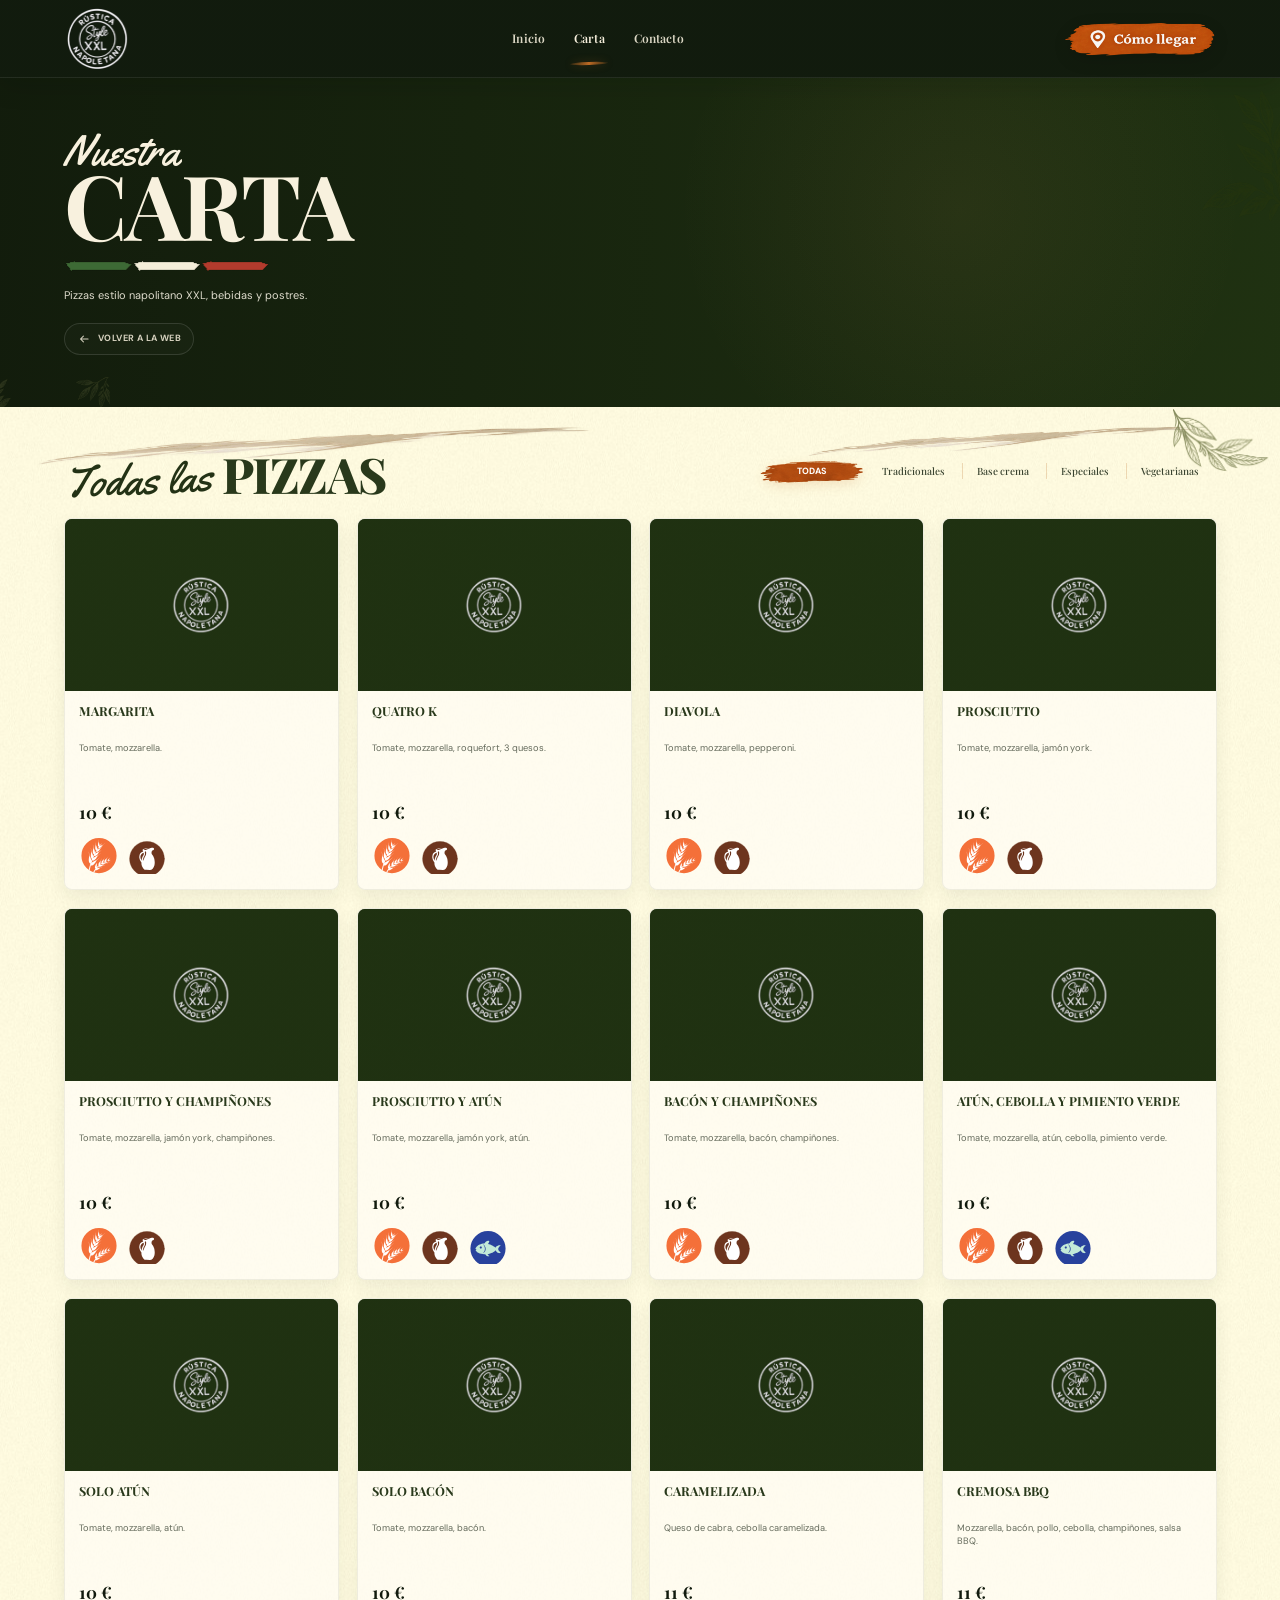
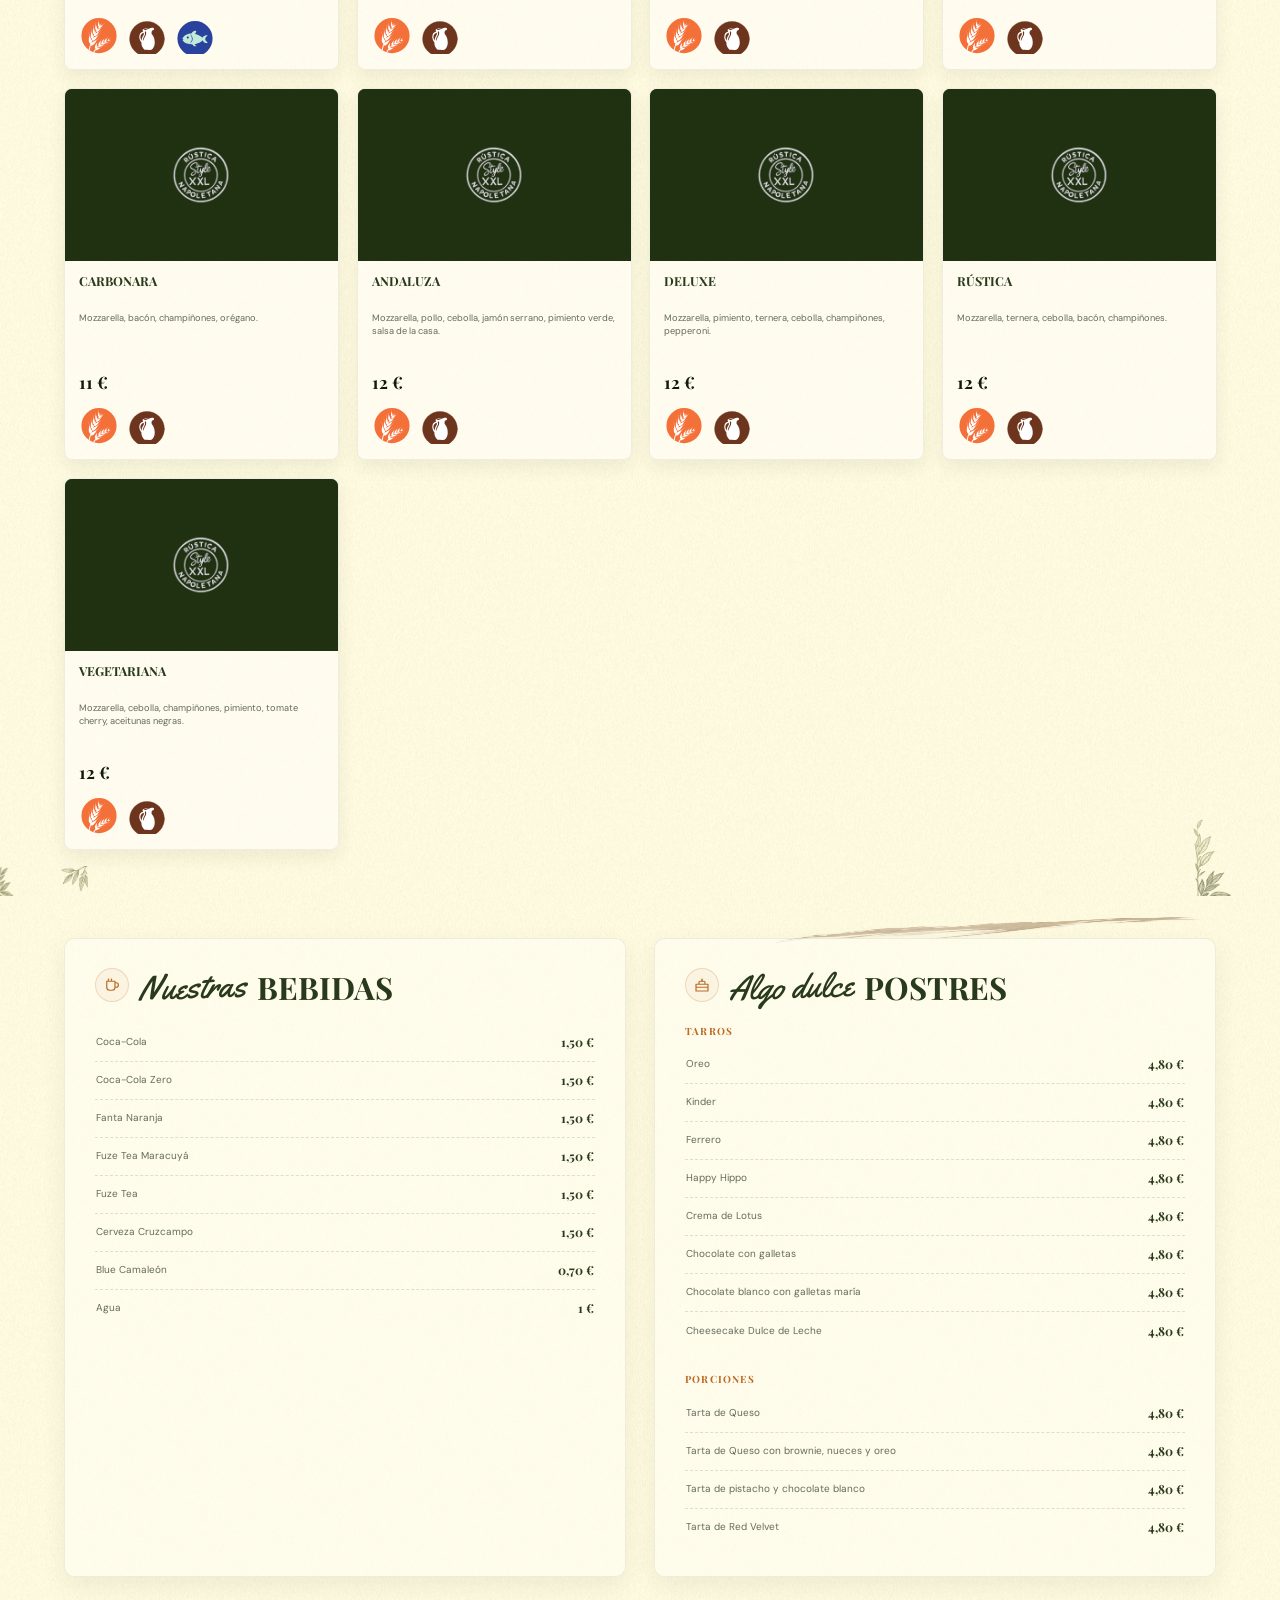
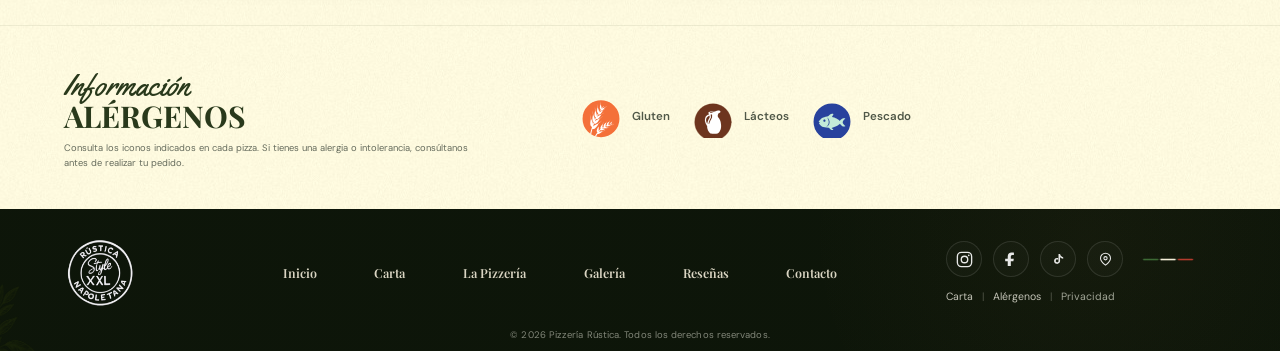
==== carta.html @ 682cfe66 "first commit" ====
<!doctype html>
<html lang="es">
<head>
  <meta charset="utf-8">
  <meta name="viewport" content="width=device-width, initial-scale=1">
  <meta name="theme-color" content="#18240f">

  <meta
    name="description"
    content="Carta de Pizzería Rústica Napoletana Style XXL en Lora del Río, Sevilla."
  >

  <title>Carta | Pizzería Rústica Napoletana Style XXL</title>
    <link rel="icon" type="image/png" href="assets/logorustica.png">
    <link rel="apple-touch-icon" href="assets/logorustica.png">
  <link rel="icon" href="favicon.ico" sizes="any">
  <link rel="icon" type="image/png" sizes="32x32" href="favicon-32x32.png">
  <link rel="icon" type="image/png" sizes="16x16" href="favicon-16x16.png">
  <link rel="apple-touch-icon" sizes="180x180" href="apple-touch-icon.png">

  <link rel="preconnect" href="https://fonts.googleapis.com">
  <link rel="preconnect" href="https://fonts.gstatic.com" crossorigin>

  <link
    href="https://fonts.googleapis.com/css2?family=DM+Sans:wght@400;500;600;700&family=Playfair+Display:wght@600;700;800&family=Yellowtail&display=swap"
    rel="stylesheet"
  >

  <link rel="stylesheet" href="style.css">
</head>

<body>

  <header class="topbar">

    <a
      class="brand brand-logo"
      href="index.html#inicio"
      aria-label="Volver al inicio"
    >
      <img
        class="logo"
        src="assets/logorustica.png"
        alt="Pizzería Rústica Napoletana Style XXL"
      >
    </a>

    <button
      class="hamb"
      type="button"
      aria-label="Abrir menú"
      aria-expanded="false"
      aria-controls="main-nav"
    >
      <svg class="ui-icon menu-icon" aria-hidden="true" focusable="false"><use href="assets/ui-icons.svg#icon-menu"></use></svg>
    </button>

    <nav
      id="main-nav"
      class="main-nav"
      aria-label="Navegación principal"
    >
      <a href="index.html#inicio">Inicio</a>
      <a class="active" href="#pizzas-carta">Carta</a>
      <a href="index.html#contacto">Contacto</a>
    </nav>

    <a
      class="brush-btn header-location hero-location-btn"
      href="https://www.google.com/maps/search/?api=1&query=C.%20Marcos%20Orbaneja%2012%2C%2041440%20Lora%20del%20R%C3%ADo%2C%20Sevilla"
      target="_blank"
      rel="noopener noreferrer"
      aria-label="Cómo llegar a Pizzería Rústica"
    >
      Cómo llegar
    </a>

  </header>


  <main class="carta-page">

    <section class="carta-hero reveal-on-scroll" aria-labelledby="carta-title">
      <div class="carta-hero-inner">
        <span class="script">Nuestra</span>
        <h1 id="carta-title">CARTA</h1>

        <div class="italy-line" aria-hidden="true"></div>

        <p>
          Pizzas estilo napolitano XXL, bebidas y postres.
        </p>

        <a class="carta-back-home" href="index.html#pizzas">
          <svg class="ui-icon btn-icon" aria-hidden="true" focusable="false"><use href="assets/ui-icons.svg#icon-arrow-left"></use></svg> Volver a la web
        </a>
      </div>
    </section>


    <section
      id="pizzas-carta"
      class="pizzas carta-pizzas paper reveal-on-scroll"
      aria-labelledby="carta-pizzas-title"
    >

      <div class="section-head">

        <div class="section-title">
          <span class="script olive">Todas las</span>
          <h2 id="carta-pizzas-title">PIZZAS</h2>
        </div>

        <div
          id="carta-tabs"
          class="tabs"
          role="tablist"
          aria-label="Categorías de pizzas"
        >
          <span class="menu-loading">
            Cargando categorías…
          </span>
        </div>

      </div>


      <div
        id="carta-pizza-grid"
        class="pizza-grid carta-pizza-grid"
        aria-live="polite"
        aria-busy="true"
      >
        <p class="menu-loading">
          Cargando pizzas…
        </p>
      </div>

    </section>


    <section
      class="carta-extras paper reveal-on-scroll"
      aria-label="Bebidas y postres"
    >

      <article class="carta-list-card">

        <div class="carta-list-heading">
          <span class="carta-section-icon" aria-hidden="true"><svg class="ui-icon"><use href="assets/ui-icons.svg#icon-cup"></use></svg></span>
          <span class="script">Nuestras</span>
          <h2>BEBIDAS</h2>
        </div>

        <div
          id="bebidas-list"
          class="menu-list"
        ></div>

      </article>


      <article class="carta-list-card">

        <div class="carta-list-heading">
          <span class="carta-section-icon" aria-hidden="true"><svg class="ui-icon"><use href="assets/ui-icons.svg#icon-cake"></use></svg></span>
          <span class="script">Algo dulce</span>
          <h2>POSTRES</h2>
        </div>

        <h3>TARROS</h3>

        <div
          id="postres-tarros"
          class="menu-list"
        ></div>

        <h3 class="menu-subheading">
          PORCIONES
        </h3>

        <div
          id="postres-porciones"
          class="menu-list"
        ></div>

      </article>

    </section>


    <section
      id="alergenos"
      class="allergen-info paper reveal-on-scroll"
      aria-labelledby="allergen-title"
    >

      <div class="allergen-info-copy">

        <span class="script olive">
          Información
        </span>

        <h2 id="allergen-title">
          ALÉRGENOS
        </h2>

        <p>
          Consulta los iconos indicados en cada pizza.
          Si tienes una alergia o intolerancia, consúltanos
          antes de realizar tu pedido.
        </p>

      </div>

      <div
        id="allergen-legend"
        class="allergen-legend"
      ></div>

    </section>
  </main>


  <footer class="site-footer">

    <div class="footer-brand">
      <a href="index.html#inicio" aria-label="Volver al inicio">
        <img
          src="assets/logorustica.png"
          alt="Rústica Napoletana Style XXL"
        >
      </a>
    </div>


    <nav
      class="footer-nav"
      aria-label="Navegación del pie de página"
    >
      <a href="index.html#inicio">Inicio</a>
      <a href="#pizzas-carta">Carta</a>
      <a href="index.html#pizzeria">La Pizzería</a>
      <a href="index.html#galeria">Galería</a>
      <a href="index.html#resenas">Reseñas</a>
      <a href="index.html#contacto">Contacto</a>
    </nav>


    <div class="footer-right">

      <div class="footer-social" aria-label="Redes sociales">
        <a class="social-icon instagram" href="https://www.instagram.com/rusticanapoletanastylexxl/" target="_blank" rel="noopener noreferrer" aria-label="Instagram de Pizzería Rústica" title="Instagram">
          <svg class="ui-icon" aria-hidden="true" focusable="false"><use href="assets/ui-icons.svg#icon-instagram"></use></svg>
        </a>
        <a class="social-icon facebook" href="https://www.facebook.com/profile.php?id=61574863953987&mibextid=wwXIfr&rdid=zs8juwAtOFa4R2EN&share_url=https%3A%2F%2Fwww.facebook.com%2Fshare%2F1CR8Ay4qjy%2F%3Fmibextid%3DwwXIfr" target="_blank" rel="noopener noreferrer" aria-label="Facebook de Pizzería Rústica" title="Facebook">
          <svg class="ui-icon" aria-hidden="true" focusable="false"><use href="assets/ui-icons.svg#icon-facebook"></use></svg>
        </a>
        <a class="social-icon tiktok" href="https://www.tiktok.com/@rusticanapoletana" target="_blank" rel="noopener noreferrer" aria-label="TikTok de Pizzería Rústica" title="TikTok">
          <svg class="ui-icon" aria-hidden="true" focusable="false"><use href="assets/ui-icons.svg#icon-tiktok"></use></svg>
        </a>
        <a class="social-icon maps-icon" href="https://www.google.com/maps/search/?api=1&query=C.%20Marcos%20Orbaneja%2012%2C%2041440%20Lora%20del%20R%C3%ADo%2C%20Sevilla" target="_blank" rel="noopener noreferrer" aria-label="Pizzería Rústica en Google Maps" title="Google Maps">
          <svg class="ui-icon" aria-hidden="true" focusable="false"><use href="assets/ui-icons.svg#icon-map-pin"></use></svg>
        </a>
        <span class="footer-italy" aria-hidden="true"></span>
      </div>

      <div class="footer-links">
        <a href="#pizzas-carta">Carta</a>
        <i>|</i>
        <a href="#alergenos">Alérgenos</a>
        <i>|</i>
        <span>Privacidad</span>
      </div>

    </div>


    <small>
      © 2026 Pizzería Rústica. Todos los derechos reservados.
    </small>

  </footer>


  <script src="carta.js" defer></script>

</body>
</html>
---- style.css ----
/* =========================================================

   PIZZERÍA RÚSTICA — STYLE.CSS FINAL

   Compatible con el HTML actual y rustica-assets-final.zip

   ========================================================= */



:root {

  --green: #283618;

  --green-dark: #18240f;

  --green-deep: #101a0b;



  --cream: #f7f0dd;

  --paper: #f6efdc;



  --orange: #bc6c25;

  --orange-light: #dda15e;



  --ink: #1e2119;

  --muted: #676b5b;

  --white: #fffdf5;



  --page: 4.5%;

  --content: 1180px;



  --shadow: 0 5px 15px rgba(31, 38, 22, 0.10);

}





/* =========================================================

   RESET

   ========================================================= */



*,

*::before,

*::after {

  box-sizing: border-box;

}



html {

  scroll-behavior: smooth;

  scroll-padding-top: 76px;

}



body,

h1,

h2,

h3,

p {

  margin: 0;

}



body {

  min-width: 320px;

  overflow-x: hidden;



  background: var(--paper);

  color: var(--ink);



  font-family: "DM Sans", Arial, sans-serif;

  font-size: 14px;

  line-height: 1.45;

}



img {

  display: block;

  max-width: 100%;

}



a {

  color: inherit;

  text-decoration: none;

}



button,

input,

textarea,

select {

  font: inherit;

}



button {

  padding: 0;

  border: 0;

  background: transparent;

  cursor: pointer;

}



address {

  font-style: normal;

}



::selection {

  background: var(--orange);

  color: #fff;

}





/* =========================================================

   TIPOGRAFÍA

   ========================================================= */



h1,

h2,

h3 {

  font-family: "Playfair Display", Georgia, serif;

}



.script {

  font-family: "Yellowtail", cursive;

  font-weight: 400;

}



.olive {

  color: var(--green);

}



.cream {

  color: var(--cream);

}





/* =========================================================

   PAPEL / TEXTURA

   ========================================================= */



.paper,

.pizzas,

.local,

.contact {

  position: relative;



  background-color: var(--paper);

  background-image:

    url("assets/paper-texture.jpg");



  background-repeat: repeat;

  background-position: center;

  background-size: 512px 512px;

}





/* =========================================================

   BOTONES

   ========================================================= */



.brush-btn {

  display: inline-flex;

  align-items: center;

  justify-content: center;

  gap: 8px;



  padding: 0;



  color: #fff;



  font-size: 9px;

  font-weight: 700;

  line-height: 1;

  letter-spacing: 0.45px;

  text-transform: uppercase;



  background-repeat: no-repeat;

  background-position: center;

  background-size: contain;



  transition:

    transform 0.2s ease,

    filter 0.2s ease;

}



.brush-btn:hover {

  transform: translateY(-1px);

  filter: brightness(1.05);

}



.outline-btn,

.outline-dark,

.outline-light {

  display: inline-flex;

  align-items: center;

  justify-content: center;

  gap: 8px;



  min-height: 34px;

  padding: 0 18px;



  border: 1px solid currentColor;

  border-radius: 999px;



  font-size: 9px;

  font-weight: 700;

  letter-spacing: 0.35px;

  text-transform: uppercase;



  transition:

    background 0.2s ease,

    color 0.2s ease,

    border-color 0.2s ease;

}



.outline-btn,

.outline-light {

  color: #fff;

}



.outline-dark {

  color: var(--orange);

}



.outline-btn:hover,

.outline-light:hover {

  background: rgba(255,255,255,.08);

}



.outline-dark:hover {

  background: var(--orange);

  border-color: var(--orange);

  color: #fff;

}





/* =========================================================

   HEADER

   ========================================================= */



.topbar {

  position: sticky;

  top: 0;

  z-index: 100;



  height: 76px;

  padding: 0 7%;



  display: flex;

  align-items: center;

  gap: 28px;



  background:

    linear-gradient(

      rgba(24,36,15,.97),

      rgba(24,36,15,.97)

    ),

    url("assets/green-texture.jpg") center / 512px 512px repeat;



  color: var(--cream);



  border-bottom: 1px solid rgba(254,250,224,.13);

}



.brand,

.brand-logo {

  flex: 0 0 auto;



  display: flex;

  align-items: center;

}



.logo {

  width: 66px;

  height: 66px;



  object-fit: contain;

}



.hamb {

  display: none;



  margin-left: auto;



  color: #fff;

  font-size: 24px;

}



.main-nav,

.topbar nav {

  height: 100%;

  margin: 0 auto;



  display: flex;

  align-items: center;

  justify-content: center;

  gap: 29px;

}



.main-nav a,

.topbar nav a {

  position: relative;



  height: 100%;



  display: inline-flex;

  align-items: center;



  color: var(--cream);



  font-family: "Playfair Display", Georgia, serif;

  font-size: 13px;

  font-weight: 600;

}



.main-nav a:hover,

.topbar nav a:hover {

  color: #fff;

}



.main-nav a.active::after,

.topbar nav a.active::after {

  content: "";



  position: absolute;

  left: 50%;

  bottom: 11px;



  width: 41px;

  height: 4px;



  background: var(--orange);

  border-radius: 50%;



  transform:

    translateX(-50%)

    rotate(-2deg);

}





/* botón naranja de cabecera:

   el asset YA lleva icono + texto */



.header-location,

.hero-location-btn {

  flex: 0 0 auto;



  width: 148px;

  height: 40px;



  overflow: hidden;



  background:

    url("assets/brush-orange-location.png")

    center / contain

    no-repeat;



  color: transparent !important;

  font-size: 0 !important;

  text-shadow: none !important;

}



.header-location *,

.hero-location-btn * {

  visibility: hidden;

}





/* =========================================================

   HERO

   ========================================================= */



.hero {

  position: relative;



  min-height: 468px;

  overflow: hidden;



  padding-inline:

    max(

      var(--page),

      calc((100vw - var(--content)) / 2)

    );



  background:

    linear-gradient(

      90deg,

      rgba(22,35,12,.96) 0%,

      rgba(26,42,14,.94) 35%,

      rgba(28,42,15,.52) 47%,

      rgba(28,42,15,.12) 57%,

      rgba(28,42,15,0) 63%

    ),

    url("assets/hero-pizza.jpg")

    right center / 60.2% 100%

    no-repeat,

    url("assets/green-texture.jpg")

    center / 512px 512px

    repeat;



  color: var(--cream);



  border-bottom: 1px solid rgba(255,250,230,.06);

}



.hero-content {

  position: relative;

  z-index: 4;



  width: 44%;

  min-height: 468px;



  display: flex;

  flex-direction: column;

  align-items: flex-start;

  justify-content: center;



  padding: 58px 0;

}





/* hojas hero */



.hero-leaf,

.hero-leaf-left {

  position: absolute;

  z-index: 3;



  left: -14px;

  top: 6px;



  width: 116px;



  opacity: .34;



  pointer-events: none;

}



.hero::before {

  content: "";



  position: absolute;

  z-index: 3;



  left: -12px;

  bottom: -8px;



  width: 105px;

  height: 90px;



  background:

    url("assets/leaf-hero-bottom-left.png")

    left bottom / contain

    no-repeat;



  opacity: .34;



  pointer-events: none;

}





/* títulos hero */



.kicker,

.hero-kicker {

  margin-bottom: 6px;



  color: var(--orange);



  font-size: 16px;

  font-weight: 800;

  letter-spacing: 7px;



  text-transform: uppercase;

}



.hero h1 {

  color: var(--cream);



  font-size:

    clamp(

      68px,

      6.4vw,

      82px

    );



  font-weight: 800;

  line-height: .85;

  letter-spacing: -3px;

}



.hero h2 {

  margin-top: 8px;



  color: var(--cream);



  font-size: 18px;

  line-height: 1;

  letter-spacing: 1.1px;

}





/* franja italiana */



.italy-line {

  width: 195px;

  height: 13px;



  margin: 13px 0 16px;



  background:

    url("assets/italy-brush.png")

    left center / contain

    no-repeat;

}



.italy-line i,

.italy-line b,

.italy-line em {

  display: none;

}





/* frase */



.hero-script,

.hero .script {

  margin-bottom: 24px;



  color: #fff;



  font-family: "Yellowtail", cursive;

  font-size: 27px;

  line-height: 1.08;

}





/* botones hero */



.hero-buttons,

.hero-actions {

  display: flex;

  align-items: center;



  gap: 16px;



  flex-wrap: wrap;

}



.hero-buttons .brush-btn,

.hero-cta {

  width: 224px;

  height: 52px;



  min-width: 224px;



  background:

    url("assets/brush-orange-hero.png")

    center / contain

    no-repeat;



  font-size: 10px;

}



.hero-cta strong {

  font-size: 17px;

  line-height: 1;

}



.hero-map-btn,

.outline-btn {

  min-width: 158px;

  height: 44px;



  padding: 0 22px;



  border-color: rgba(255,255,255,.84);



  color: #fff;



  font-size: 10px;

}





/* hero-pizza.jpg ya contiene el sello del diseño */



.hero-badge {

  display: none !important;

}





/* =========================================================

   PIZZAS

   ========================================================= */



.pizzas {

  overflow: hidden;



  padding:

    27px

    max(

      var(--page),

      calc((100vw - var(--content)) / 2)

    )

    28px;



  background-image:

    url("assets/paper-stroke.png"),

    url("assets/paper-stroke.png"),

    url("assets/paper-texture.jpg");



  background-repeat:

    no-repeat,

    no-repeat,

    repeat;



  background-position:

    left 4.5% top 10px,

    right 8% top 12px,

    center;



  background-size:

    43% 46px,

    31% 38px,

    512px 512px;

}





/* hojas */



.pizzas::before {

  content: "";



  position: absolute;

  z-index: 1;



  right: -5px;

  top: 2px;



  width: 112px;

  height: 104px;



  background:

    url("assets/leaf-cream-top-right.png")

    right top / contain

    no-repeat;



  opacity: .76;



  pointer-events: none;

}



.pizzas::after {

  content: "";



  position: absolute;

  z-index: 1;



  left: -6px;

  bottom: -3px;



  width: 94px;

  height: 72px;



  background:

    url("assets/leaf-cream-bottom-left.png")

    left bottom / contain

    no-repeat;



  opacity: .76;



  pointer-events: none;

}





/* cabecera pizzas */



.section-head {

  position: relative;

  z-index: 2;



  display: flex;

  align-items: flex-end;

  justify-content: space-between;



  gap: 22px;



  margin-bottom: 18px;

}



.section-title {

  display: flex;

  align-items: flex-end;



  gap: 12px;



  white-space: nowrap;

}



.section-title .script {

  display: inline-block;



  color: #233215;



  font-family: "Yellowtail", cursive;

  font-size: 40px;

  line-height: .82;



  transform:

    rotate(-2.6deg)

    translateY(2px);

}



.section-head h2 {

  color: var(--green);



  font-size: 46px;

  font-weight: 800;

  line-height: .88;

  letter-spacing: -1.2px;

}





/* filtros */



.tabs {

  position: relative;

  z-index: 2;



  display: flex;

  align-items: center;

  justify-content: flex-end;



  gap: 0;



  flex-wrap: wrap;



  padding-bottom: 4px;

}



.tabs button {

  position: relative;



  min-height: 31px;



  padding: 6px 17px;



  color: #39432f;



  font-family: "Playfair Display", Georgia, serif;

  font-size: 10px;

  font-weight: 500;

  line-height: 1;

}



.tabs button + button::before {

  content: "";



  position: absolute;



  left: 0;

  top: 50%;



  width: 1px;

  height: 16px;



  transform: translateY(-50%);



  background: rgba(188,108,37,.33);

}



.tabs .selected {

  width: 102px;

  height: 38px;



  padding: 0;



  background:

    url("assets/brush-orange-tab.png")

    center / contain

    no-repeat;



  color: #fff;



  font-family: "DM Sans", Arial, sans-serif;

  font-size: 9px;

  font-weight: 700;

}



.tabs .selected + button::before {

  display: none;

}





/* grid */



.pizza-grid {

  position: relative;

  z-index: 2;



  display: grid;



  grid-template-columns:

    repeat(

      5,

      minmax(0,1fr)

    );



  gap: 12px;

}



.pizza-grid::after {

  content: "";



  position: absolute;



  right: -20px;

  bottom: -58px;



  width: 78px;

  height: 92px;



  background:

    url("assets/leaf-cream-bottom-right.png")

    right bottom / contain

    no-repeat;



  opacity: .72;



  pointer-events: none;

}





/* tarjeta */



.pizza-card {

  min-width: 0;

  overflow: hidden;



  background: rgba(248,242,223,.91);



  border: 1px solid rgba(40,54,24,.05);

  border-radius: 5px;



  box-shadow: var(--shadow);

}



.pizza-card > img {

  width: 100%;

  height: 126px;



  object-fit: cover;

}



.pizza-card-body,

.pizza-card > div {

  padding: 10px 12px 11px;

}



.pizza-card h3 {

  color: var(--green);



  font-size: 12px;

  line-height: 1.15;

}



.pizza-card p {

  min-height: 39px;



  margin-top: 5px;



  color: var(--muted);



  font-size: 9px;

  line-height: 1.35;

}



.pizza-price,

.pizza-card strong {

  display: block;



  margin-top: 8px;



  color: var(--ink);



  font-family: "Playfair Display", Georgia, serif;

  font-size: 15px;

  line-height: 1;

}





/* alérgenos */



.allergens {

  display: flex;

  align-items: center;



  gap: 5px;



  margin-top: 8px;

}



.allergens > span:not(.card-arrow) {

  width: 17px;

  height: 17px;



  display: inline-flex;

  align-items: center;

  justify-content: center;



  border: 1px solid rgba(40,54,24,.50);

  border-radius: 50%;



  background: transparent;

  color: var(--green);



  font-size: 8px;

  line-height: 1;

}


/* botón ver todas */



.center-btn {

  position: relative;

  z-index: 2;



  width: 192px;

  height: 38px;



  margin: 20px auto 0;



  background:

    url("assets/brush-orange-wide.png")

    center / contain

    no-repeat;



  font-size: 8px;

}





/* =========================================================

   PASIÓN / MASA

   ========================================================= */



.passion {

  position: relative;



  display: grid;



  grid-template-columns:

    45.5%

    54.5%;



  min-height: 248px;



  overflow: hidden;



  background: var(--green);

}



.passion-copy {

  padding: 30px 5.5%;



  color: var(--cream);



  background:

    linear-gradient(

      rgba(32,49,18,.96),

      rgba(32,49,18,.96)

    ),

    url("assets/green-texture.jpg")

    center / 512px 512px

    repeat;

}



.passion-copy .script {

  display: block;



  margin-bottom: -5px;



  color: var(--cream);



  font-family: "Yellowtail", cursive;

  font-size: 31px;

  line-height: 1;

}



.passion h2 {

  color: var(--cream);



  font-size: 29px;

  line-height: 1;

}



.passion p {

  max-width: 430px;



  margin-top: 11px;



  color: #dedbcc;



  font-size: 10px;

  line-height: 1.45;

}





/* tres características:

   si el HTML todavía conserva “Horno de leña”, se oculta */



.traits {

  display: grid;

  grid-template-columns: repeat(3,1fr);



  max-width: 390px;



  margin: 18px 0;

}



.trait:nth-child(n+4) {

  display: none;

}



.trait {

  position: relative;



  min-height: 38px;



  display: flex;

  align-items: center;

  justify-content: center;



  gap: 7px;



  padding: 0 8px;



  color: #eee8d6;



  font-size: 8px;

  line-height: 1.2;

  text-align: center;

}



.trait:not(:last-child)::after {

  content: "";



  position: absolute;



  right: 0;

  top: 3px;



  width: 1px;

  height: 31px;



  background: rgba(255,255,255,.30);

}



.trait b {

  width: 26px;

  height: 26px;



  display: flex;

  align-items: center;

  justify-content: center;



  color: #fff;



  font-size: 18px;

  font-weight: 400;

}



.passion .brush-btn {

  width: 132px;

  height: 34px;



  background:

    url("assets/brush-orange-small.png")

    center / contain

    no-repeat;



  font-size: 8px;

}





/* masa */



.dough {

  position: relative;



  min-height: 248px;



  background:

    url("assets/masa-dough.jpg")

    center / cover

    no-repeat;

}



.dough-quote {

  display: none;

}





/* =========================================================

   LOCAL

   ========================================================= */



.local {

  overflow: hidden;



  display: grid;



  grid-template-columns:

    57%

    43%;



  align-items: center;



  gap: 28px;



  min-height: 176px;



  padding: 13px var(--page);



  background-image:

    url("assets/paper-stroke.png"),

    url("assets/paper-texture.jpg");



  background-repeat:

    no-repeat,

    repeat;



  background-position:

    right 7% top 7px,

    center;



  background-size:

    34% 30px,

    512px 512px;

}



.local::after {

  content: "";



  position: absolute;



  right: -2px;

  bottom: -6px;



  width: 104px;

  height: 112px;



  background:

    url("assets/pizza-leaf-gold.png")

    right bottom / contain

    no-repeat;



  opacity: .82;



  pointer-events: none;

}



.local-photos {

  position: relative;

  z-index: 1;



  display: grid;



  grid-template-columns:

    repeat(3,1fr);



  gap: 5px;

}



.local-photos img {

  width: 100%;

  height: 150px;



  object-fit: cover;

}



.local-copy {

  position: relative;

  z-index: 2;



  padding-right: 80px;

}



.local-copy h2 {

  color: var(--green);



  font-size: 24px;

  line-height: 1;

}



.local-copy p {

  max-width: 440px;



  margin-top: 10px;



  color: var(--muted);



  font-size: 10px;

  line-height: 1.45;

}



.local-copy .outline-dark {

  min-width: 112px;

  height: 32px;



  margin-top: 15px;

}





/* =========================================================

   RESEÑAS

   ========================================================= */



.reviews {

  position: relative;



  display: grid;



  grid-template-columns:

    1.15fr

    repeat(3,1fr);



  gap: 18px;



  min-height: 154px;



  padding: 25px 5.5%;



  color: #fff;



  background:

    linear-gradient(

      rgba(31,49,17,.96),

      rgba(31,49,17,.96)

    ),

    url("assets/green-texture.jpg")

    center / 512px 512px

    repeat;

}



.reviews::after {

  content: "";



  position: absolute;



  right: -4px;

  bottom: -2px;



  width: 70px;

  height: 82px;



  background:

    url("assets/leaf-cream-bottom-right.png")

    right bottom / contain

    no-repeat;



  opacity: .18;



  pointer-events: none;

}



.reviews-brand {

  display: flex;

  flex-direction: column;

  align-items: flex-start;

  justify-content: center;

}



.reviews h2 {

  color: var(--cream);



  font-family: Georgia, "Times New Roman", serif;

  font-size: 21px;

  font-weight: 400;

  line-height: 1;

}



.google-rating {

  display: flex;

  align-items: center;



  gap: 8px;



  margin-top: 7px;

}



.google {

  font-size: 21px;

  font-weight: 700;



  background:

    linear-gradient(

      90deg,

      #4285f4,

      #ea4335,

      #fbbc05,

      #34a853

    );



  -webkit-background-clip: text;

  background-clip: text;



  color: transparent;

}



.stars {

  color: #f0a62c;



  font-size: 10px;

  letter-spacing: 1px;

}



.reviews-brand .outline-light {

  min-width: 176px;

  height: 32px;



  margin-top: 13px;

}



.review-card {

  min-height: 105px;



  padding: 13px 14px 10px;



  border: 1px solid rgba(255,255,255,.15);



  background: rgba(255,255,255,.018);

}



.review-card .quote {

  display: block;



  color: var(--orange-light);



  font-family: Georgia, serif;

  font-size: 27px;

  line-height: .8;

}



.review-card p {

  margin-top: 5px;



  color: #e8e4d7;



  font-family: "Playfair Display", Georgia, serif;

  font-size: 9px;

  line-height: 1.4;

}



.review-card small {

  display: block;



  margin-top: 8px;



  color: #adb2a1;



  font-size: 8px;

}





/* =========================================================

   CONTACTO

   ========================================================= */



.contact {

  min-height: 132px;



  overflow: hidden;



  display: grid;



  grid-template-columns:

    1.05fr

    1.05fr

    1fr;



  gap: 34px;



  align-items: start;



  padding:

    18px

    calc(5.5% + 205px)

    18px

    5.5%;



  background-image:

    url("assets/paper-stroke.png"),

    url("assets/paper-texture.jpg");



  background-repeat:

    no-repeat,

    repeat;



  background-position:

    left 7% top 10px,

    center;



  background-size:

    35% 28px,

    512px 512px;

}





/* hoja superior derecha */



.contact::before {

  content: "";



  position: absolute;



  right: -4px;

  top: -3px;



  width: 95px;

  height: 88px;



  background:

    url("assets/leaf-cream-top-right.png")

    right top / contain

    no-repeat;



  opacity: .68;



  pointer-events: none;

}





/* “Pide tu pizza favorita” */



.contact::after {

  content: "Pide tu pizza\A favorita";



  white-space: pre-line;



  position: absolute;

  right: 23px;

  top: 16px;

  z-index: 2;



  width: 180px;

  height: 102px;



  padding:

    21px

    39px

    0

    15px;



  color: #fff;



  font-family: "Yellowtail", cursive;

  font-size: 21px;

  line-height: .95;

  text-align: center;



  background-image:

    url("assets/pizza-leaf-gold.png"),

    url("assets/brush-green-cta.png");



  background-repeat:

    no-repeat,

    no-repeat;



  background-position:

    right 2px bottom 2px,

    left 4px top 4px;



  background-size:

    55px auto,

    154px 72px;



  pointer-events: none;

}





/* columnas contacto */



.contact-block {

  position: relative;

  z-index: 2;



  display: grid;



  grid-template-columns:

    30px

    1fr;



  grid-template-rows:

    auto

    auto;



  column-gap: 10px;



  align-items: start;

}



.contact-block:not(:last-child)::after {

  content: "";



  position: absolute;



  right: -17px;

  top: 0;



  width: 1px;

  height: 93px;



  background: rgba(40,54,24,.14);

}



.contact-block .icon,

.icon {

  grid-column: 1;

  grid-row: 1 / 6;



  margin: 0;



  color: var(--orange);



  font-size: 25px;

  line-height: 1;

}



.contact h3 {

  grid-column: 2;



  margin: 0 0 5px;



  color: var(--green);



  font-size: 11px;

  line-height: 1.1;

}



.contact address {

  grid-column: 2;



  color: var(--muted);



  font-size: 9px;

  line-height: 1.45;

}



.contact p {

  grid-column: 2;



  margin: 0;



  color: var(--muted);



  font-size: 9px;

  line-height: 1.5;

}



.contact .outline-dark {

  grid-column: 2;



  width: max-content;



  min-width: 112px;

  height: 30px;



  margin-top: 9px;



  font-size: 8px;

}



.schedule {

  grid-column: 2;



  width: 100%;

  max-width: 220px;

}



.schedule div {

  display: flex;

  justify-content: space-between;



  gap: 14px;



  color: var(--muted);



  font-size: 8px;

  line-height: 1.35;

}



.schedule strong {

  color: var(--ink);

  font-weight: 500;

}



.contact-whatsapp {

  grid-column: 2;



  width: max-content;



  margin-top: 5px;



  color: var(--orange);



  font-size: 8px;

  font-weight: 600;

  text-transform: none;

}





/* =========================================================

   FOOTER

   ========================================================= */



.site-footer,

footer {

  position: relative;



  min-height: 88px;



  overflow: hidden;



  display: grid;



  grid-template-columns:

    100px

    1fr

    190px;



  align-items: center;



  gap: 22px;



  padding:

    10px

    7%

    16px;



  color: #dadccd;



  background:

    linear-gradient(

      rgba(16,26,11,.98),

      rgba(16,26,11,.98)

    ),

    url("assets/green-texture.jpg")

    center / 512px 512px

    repeat;

}



.site-footer::before,

footer::before {

  content: "";



  position: absolute;



  left: -14px;

  bottom: -13px;



  width: 92px;

  height: 104px;



  background:

    url("assets/leaf-footer-left.png")

    left bottom / contain

    no-repeat;



  opacity: .38;



  pointer-events: none;

}



.footer-brand {

  position: relative;

  z-index: 2;



  display: flex;

  justify-content: flex-start;

}



.footer-brand img {

  width: 62px;

  height: 62px;



  object-fit: contain;

}



.footer-nav,

footer nav {

  position: relative;

  z-index: 2;



  display: flex;

  align-items: center;

  justify-content: center;



  gap: 18px;

}



.footer-nav a,

footer nav a {

  color: #d1d4c6;



  font-size: 7.5px;



  transition: color .2s ease;

}



.footer-nav a:hover,

footer nav a:hover {

  color: #fff;

}



.footer-right {

  position: relative;

  z-index: 2;



  width: 190px;



  justify-self: end;

  align-self: center;

}



.footer-social {

  display: flex;

  align-items: center;

  justify-content: flex-start;



  gap: 10px;

}



.social-icon {

  display: inline-flex;

  align-items: center;

  justify-content: center;



  width: 16px;

  height: 16px;



  color: #fff;



  font-family: Arial, sans-serif;

  font-size: 14px;

  font-weight: 700;

  line-height: 1;

}



.instagram {

  font-size: 17px;

}



.facebook {

  font-size: 16px;

}



.google-icon {

  font-size: 16px;

}



.footer-italy {

  width: 44px;

  height: 7px;



  margin-left: 5px;



  background:

    url("assets/italy-brush.png")

    center / contain

    no-repeat;

}



.footer-links {

  margin-top: 10px;



  display: flex;

  align-items: center;

  justify-content: flex-start;



  gap: 7px;



  color: #818873;



  font-size: 7px;

}



.footer-links i {

  color: #5e6655;

  font-style: normal;

}



.site-footer > small,

footer > small {

  position: absolute;



  left: 50%;

  bottom: 5px;



  transform: translateX(-50%);



  color: #77806c;



  font-size: 6.5px;



  white-space: nowrap;

}





/* =========================================================

   FILTRO PIZZAS

   ========================================================= */



.pizza-card.is-hidden {

  display: none;

}



.pizza-card.is-visible {

  animation: cardIn .25s ease both;

}



@keyframes cardIn {

  from {

    opacity: 0;

    transform: translateY(5px);

  }



  to {

    opacity: 1;

    transform: none;

  }

}





/* =========================================================

   TABLET

   ========================================================= */



@media (max-width: 1100px) {



  .topbar {

    padding-inline: 5%;

  }



  .main-nav,

  .topbar nav {

    gap: 18px;

  }



  .main-nav a,

  .topbar nav a {

    font-size: 11px;

  }



  .hero {

    padding-inline: 6%;



    background:

      linear-gradient(

        90deg,

        rgba(22,35,12,.97) 0%,

        rgba(26,42,14,.94) 40%,

        rgba(28,42,15,.45) 56%,

        rgba(28,42,15,.07) 68%

      ),

      url("assets/hero-pizza.jpg")

      right center / 64% 100%

      no-repeat,

      url("assets/green-texture.jpg")

      center / 512px 512px

      repeat;

  }



  .hero-content {

    width: 50%;

  }



  .pizza-card > img {

    height: 115px;

  }



  .local {

    grid-template-columns:

      55%

      45%;

  }



  .contact {

    padding-right: calc(5.5% + 190px);

  }

}





/* =========================================================

   MOBILE

   ========================================================= */



@media (max-width: 800px) {



  html {

    scroll-padding-top: 68px;

  }





  /* header */



  .topbar {

    height: 68px;

    padding-inline: 6%;

  }



  .logo {

    width: 58px;

    height: 58px;

  }



  .header-location,

  .hero-location-btn {

    display: none;

  }



  .hamb {

    display: block;

  }



  .main-nav,

  .topbar nav {

    position: absolute;



    top: 68px;

    left: 0;

    right: 0;



    height: auto;



    margin: 0;



    padding:

      10px

      7%;



    display: none;



    flex-direction: column;

    align-items: stretch;



    gap: 0;



    background: rgba(16,26,11,.985);

  }



  .main-nav.is-open,

  .topbar nav.is-open {

    display: flex;

  }



  .main-nav a,

  .topbar nav a {

    height: auto;



    padding: 12px 0;



    font-size: 12px;

  }





  /* hero */



  .hero {

    min-height: 610px;



    padding-inline: 7%;



    background:

      linear-gradient(

        180deg,

        rgba(25,37,16,.94) 0%,

        rgba(25,37,16,.82) 38%,

        rgba(25,37,16,.35) 100%

      ),

      url("assets/hero-pizza.jpg")

      center / cover

      no-repeat;

  }



  .hero-content {

    width: 100%;

    min-height: 610px;



    padding: 76px 0 40px;



    justify-content: flex-start;

    align-items: center;



    text-align: center;

  }



  .italy-line {

    margin-inline: auto;

  }



  .hero-buttons,

  .hero-actions {

    justify-content: center;

  }



  .hero-leaf,

  .hero-leaf-left {

    width: 88px;

    opacity: .26;

  }





  /* pizzas */



  .pizzas {

    padding: 25px 5% 30px;



    background-position:

      left -8% top 8px,

      right -15% top 13px,

      center;



    background-size:

      72% 42px,

      58% 35px,

      512px 512px;

  }



  .section-head {

    flex-direction: column;

    align-items: flex-start;



    gap: 14px;

  }



  .tabs {

    width: 100%;



    justify-content: flex-start;



    overflow-x: auto;

    flex-wrap: nowrap;

  }



  .tabs button {

    flex: 0 0 auto;

  }



  .pizza-grid {

    grid-template-columns:

      repeat(

        2,

        minmax(0,1fr)

      );



    gap: 10px;

  }





  /* pasión */



  .passion {

    grid-template-columns: 1fr;

  }



  .passion-copy {

    padding: 30px 8%;

  }



  .traits {

    grid-template-columns:

      repeat(3,1fr);



    max-width: 100%;



    row-gap: 12px;

  }



  .dough {

    min-height: 270px;

  }





  /* local */



  .local {

    grid-template-columns: 1fr;



    gap: 18px;



    padding: 22px 6%;

  }



  .local-copy {

    order: 1;



    padding-right: 80px;

  }



  .local-photos {

    order: 2;

  }



  .local-photos img {

    height: 125px;

  }





  /* reseñas */



  .reviews {

    grid-template-columns:

      1fr

      1fr;



    padding: 27px 6%;

  }



  .reviews-brand {

    grid-column: 1 / -1;

  }





  /* contacto */



  .contact {

    grid-template-columns:

      1fr

      1fr;



    padding: 28px 7%;

  }



  .contact::after {

    display: none;

  }



  .contact-block:not(:last-child)::after {

    display: none;

  }





  /* footer */



  .site-footer,

  footer {

    grid-template-columns: 1fr;



    justify-items: center;



    gap: 12px;



    padding: 20px 7%;



    text-align: center;

  }



  .footer-brand {

    justify-content: center;

  }



  .footer-nav,

  footer nav {

    flex-wrap: wrap;



    gap:

      10px

      17px;

  }



  .footer-right {

    width: auto;



    justify-self: center;

  }



  .footer-social,

  .footer-links {

    justify-content: center;

  }



  .site-footer > small,

  footer > small {

    position: static;



    transform: none;



    margin-top: 3px;

  }

}





/* =========================================================

   MÓVIL PEQUEÑO

   ========================================================= */



@media (max-width: 520px) {



  .hero {

    min-height: 585px;

  }



  .hero-content {

    min-height: 585px;



    padding-top: 76px;

  }



  .hero h1 {

    font-size: 52px;

    letter-spacing: -2px;

  }



  .hero h2 {

    font-size: 14px;

  }



  .hero-script,

  .hero .script {

    font-size: 23px;

  }



  .hero-buttons,

  .hero-actions {

    width: 100%;



    flex-direction: column;

  }



  .hero-buttons .brush-btn,

  .hero-cta,

  .hero-map-btn {

    width: 220px;

    min-width: 220px;

  }





  /* pizzas */



  .section-title {

    gap: 8px;

  }



  .section-title .script {

    font-size: 34px;

  }



  .section-head h2 {

    font-size: 35px;

  }



  .pizza-grid {

    grid-template-columns: 1fr;

  }



  .pizza-card {

    display: grid;



    grid-template-columns:

      43%

      57%;

  }



  .pizza-card > img {

    height: 100%;

    min-height: 128px;

  }



  .pizza-card p {

    min-height: auto;

  }





  /* pasión */



  .traits {

    grid-template-columns: repeat(3,1fr);

  }





  /* local */



  .local-photos {

    grid-template-columns: 1fr;

  }



  .local-photos img {

    height: 145px;

  }





  /* reseñas */



  .reviews {

    grid-template-columns: 1fr;

  }



  .reviews-brand {

    grid-column: auto;

  }





  /* contacto */



  .contact {

    grid-template-columns: 1fr;

  }





  /* footer */



  footer nav {

    gap: 12px;

  }



  .footer-social {

    flex-wrap: wrap;

  }

}





/* =========================================================

   ACCESIBILIDAD

   ========================================================= */



@media (prefers-reduced-motion: reduce) {



  html {

    scroll-behavior: auto;

  }



  *,

  *::before,

  *::after {

    animation-duration: .01ms !important;

    animation-iteration-count: 1 !important;

    transition-duration: .01ms !important;

  }

}





/* =========================================================

   JSON / ALÉRGENOS / PLACEHOLDERS

   ========================================================= */



.menu-loading,

.menu-load-error {

  grid-column: 1 / -1;



  width: 100%;



  padding: 22px 10px;



  color: var(--muted);



  font-family: "Playfair Display", Georgia, serif;

  font-size: 12px;



  text-align: center;

}



.menu-load-error {

  color: var(--orange);

}



.allergens .allergen-icon {

  width: 34px;

  height: 34px;



  display: inline-flex;

  align-items: center;

  justify-content: center;



  padding: 3px;



  border: 1px solid rgba(40,54,24,.45);

  border-radius: 50%;



  overflow: hidden;

}



.allergens .allergen-icon img {

  width: 24px;

  height: 24px;



  object-fit: contain;

}



.pizza-card > .pizza-placeholder {

  width: 100%;

  height: 126px;



  display: flex;

  align-items: center;

  justify-content: center;



  background:

    linear-gradient(

      rgba(31,49,17,.94),

      rgba(31,49,17,.94)

    ),

    url("assets/green-texture.jpg")

    center / 512px 512px

    repeat;

}



.pizza-card > .pizza-placeholder img {

  width: 62px;

  height: 62px;



  object-fit: contain;



  opacity: .92;

}





/* =========================================================

   CARTA COMPLETA

   ========================================================= */



.carta-page {

  background: var(--paper);

}



.carta-hero {

  position: relative;



  min-height: 250px;



  display: flex;

  align-items: center;



  overflow: hidden;



  padding:

    42px

    max(

      var(--page),

      calc((100vw - var(--content)) / 2)

    );



  color: var(--cream);



  background:

    linear-gradient(

      90deg,

      rgba(24,36,15,.98),

      rgba(31,49,17,.93)

    ),

    url("assets/green-texture.jpg")

    center / 512px 512px

    repeat;

}



.carta-hero::before {

  content: "";



  position: absolute;



  right: -8px;

  top: -12px;



  width: 150px;

  height: 170px;



  background:

    url("assets/leaf-hero-top-left.png")

    center / contain

    no-repeat;



  opacity: .28;



  transform: scaleX(-1);



  pointer-events: none;

}



.carta-hero::after {

  content: "";



  position: absolute;



  left: -10px;

  bottom: -12px;



  width: 120px;

  height: 105px;



  background:

    url("assets/leaf-hero-bottom-left.png")

    left bottom / contain

    no-repeat;



  opacity: .30;



  pointer-events: none;

}



.carta-hero-inner {

  position: relative;

  z-index: 2;

}



.carta-hero .script {

  display: block;



  margin-bottom: -8px;



  font-size: 39px;

  line-height: 1;

}



.carta-hero h1 {

  color: var(--cream);



  font-size:

    clamp(

      56px,

      7vw,

      82px

    );



  line-height: .9;

  letter-spacing: -2px;

}



.carta-hero .italy-line {

  margin:

    14px

    0

    14px;

}



.carta-hero p {

  color: #dedbcc;



  font-size: 11px;

}



.carta-pizzas {

  padding-top: 34px;

  padding-bottom: 38px;

}



.carta-pizza-grid {

  row-gap: 18px;

}



.carta-pizza-grid .pizza-card {

  height: 100%;

}



.carta-pizza-grid .pizza-card p {

  min-height: 48px;

}



.carta-pizza-grid .allergens {

  min-height: 20px;

}



.carta-extras {

  display: grid;



  grid-template-columns:

    1fr

    1fr;



  gap: 24px;



  padding:

    34px

    max(

      var(--page),

      calc((100vw - var(--content)) / 2)

    )

    42px;



  background-image:

    url("assets/paper-stroke.png"),

    url("assets/paper-texture.jpg");



  background-repeat:

    no-repeat,

    repeat;



  background-position:

    right 9% top 15px,

    center;



  background-size:

    34% 34px,

    512px 512px;

}



.carta-list-card {

  position: relative;



  padding:

    24px

    26px;



  background:

    rgba(255,253,245,.48);



  border:

    1px solid

    rgba(40,54,24,.08);



  box-shadow:

    0 5px 15px

    rgba(31,38,22,.06);

}



.carta-list-heading {

  display: flex;

  align-items: flex-end;



  gap: 10px;



  margin-bottom: 18px;

}



.carta-list-heading .script {

  color: var(--green);



  font-size: 31px;

  line-height: .85;



  transform:

    rotate(-2deg);

}



.carta-list-heading h2 {

  color: var(--green);



  font-size: 29px;

  line-height: .9;

}



.carta-list-card > h3 {

  margin:

    15px

    0

    8px;



  color: var(--orange);



  font-size: 10px;

  letter-spacing: 1.2px;

}



.menu-list {

  display: grid;



  gap: 0;

}



.menu-row {

  min-height: 34px;



  display: flex;

  align-items: center;

  justify-content: space-between;



  gap: 16px;



  padding:

    7px

    0;



  border-bottom:

    1px dashed

    rgba(40,54,24,.15);



  color: var(--muted);



  font-size: 10px;

}



.menu-row:last-child {

  border-bottom: 0;

}



.menu-row strong {

  flex: 0 0 auto;



  color: var(--green);



  font-family:

    "Playfair Display",

    Georgia,

    serif;



  font-size: 12px;

}



.menu-subheading {

  margin-top: 22px !important;

}



.allergen-info {

  display: grid;



  grid-template-columns:

    .85fr

    1.15fr;



  gap: 38px;



  align-items: center;



  padding:

    30px

    max(

      var(--page),

      calc((100vw - var(--content)) / 2)

    );



  border-top:

    1px solid

    rgba(40,54,24,.08);

}



.allergen-info-copy .script {

  display: block;



  margin-bottom: -6px;



  font-size: 30px;

}



.allergen-info-copy h2 {

  color: var(--green);



  font-size: 28px;

  line-height: 1;

}



.allergen-info-copy p {

  max-width: 420px;



  margin-top: 10px;



  color: var(--muted);



  font-size: 9px;

  line-height: 1.5;

}



.allergen-legend {

  display: flex;

  align-items: center;



  gap:

    10px

    16px;



  flex-wrap: wrap;

}



.allergen-legend-item {

  display: inline-flex;

  align-items: center;



  gap: 9px;



  color: var(--muted);



  font-size: 11px;

}



.allergen-legend-item .allergen-icon {

  width: 38px;

  height: 38px;



  display: inline-flex;

  align-items: center;

  justify-content: center;



  padding: 3px;



  border:

    1px solid

    rgba(40,54,24,.35);



  border-radius: 50%;

}



.allergen-legend-item img {

  width: 14px;

  height: 14px;



  object-fit: contain;

}



.carta-order-cta {

  min-height: 120px;



  display: flex;

  align-items: center;

  justify-content: center;



  gap: 55px;



  padding:

    25px

    6%;



  color: var(--cream);



  background:

    linear-gradient(

      rgba(31,49,17,.97),

      rgba(31,49,17,.97)

    ),

    url("assets/green-texture.jpg")

    center / 512px 512px

    repeat;

}



.carta-order-cta .script {

  display: block;



  margin-bottom: -4px;



  font-size: 28px;

  line-height: 1;

}



.carta-order-cta h2 {

  color: var(--cream);



  font-size: 26px;

  line-height: 1;

}



.carta-whatsapp-btn {

  width: 210px;

  height: 46px;



  background:

    url("assets/brush-orange-hero.png")

    center / contain

    no-repeat;



  font-size: 9px;

}





/* links del footer */



.footer-links a {

  color: inherit;



  transition:

    color .2s ease;

}



.footer-links a:hover {

  color: #fff;

}





/* =========================================================

   CARTA — TABLET / MOBILE

   ========================================================= */



@media (max-width: 1100px) {



  .pizza-card > .pizza-placeholder {

    height: 115px;

  }



  .carta-pizza-grid {

    grid-template-columns:

      repeat(

        4,

        minmax(0,1fr)

      );

  }

}





@media (max-width: 800px) {



  .carta-hero {

    min-height: 220px;



    padding:

      38px

      7%;

  }



  .carta-pizza-grid {

    grid-template-columns:

      repeat(

        2,

        minmax(0,1fr)

      );

  }



  .carta-extras {

    grid-template-columns: 1fr;



    padding:

      28px

      6%;

  }



  .allergen-info {

    grid-template-columns: 1fr;



    gap: 20px;



    padding:

      28px

      7%;

  }



  .carta-order-cta {

    flex-direction: column;



    gap: 18px;



    text-align: center;

  }

}





@media (max-width: 520px) {



  .pizza-card > .pizza-placeholder {

    height: 100%;

    min-height: 128px;

  }



  .carta-pizza-grid {

    grid-template-columns: 1fr;

  }



  .carta-pizza-grid .pizza-card {

    display: grid;



    grid-template-columns:

      43%

      57%;

  }



  .carta-list-card {

    padding:

      20px

      18px;

  }



  .carta-hero .script {

    font-size: 34px;

  }



  .carta-hero h1 {

    font-size: 56px;

  }

}





/* =========================================================

   CARTA — ANIMACIONES

   ========================================================= */



.reveal-on-scroll {

  opacity: 0;

  transform: translateY(24px);



  transition:

    opacity .65s ease,

    transform .65s ease;

}



.reveal-on-scroll.is-revealed {

  opacity: 1;

  transform: none;

}





/* Hero algo más vivo al entrar */



.carta-hero.is-revealed .carta-hero-inner {

  animation:

    cartaHeroIn

    .75s

    cubic-bezier(.2,.75,.25,1)

    both;

}



@keyframes cartaHeroIn {

  from {

    opacity: 0;

    transform: translateY(18px);

  }



  to {

    opacity: 1;

    transform: none;

  }

}





/* Tarjetas */



.carta-card-animate {

  opacity: 0;

  transform: translateY(18px) scale(.985);



  transition:

    opacity .45s ease var(--card-delay, 0ms),

    transform .45s ease var(--card-delay, 0ms),

    box-shadow .25s ease,

    border-color .25s ease;

}



.carta-card-animate.is-visible {

  opacity: 1;

  transform: none;

}



.carta-pizza-grid {

  transition:

    opacity .15s ease,

    transform .15s ease;

}



.carta-pizza-grid.is-filtering {

  opacity: .15;

  transform: translateY(6px);

}



.carta-pizza-grid .pizza-card {

  transition:

    transform .25s ease,

    box-shadow .25s ease,

    border-color .25s ease,

    opacity .45s ease var(--card-delay, 0ms);

}



.carta-pizza-grid .pizza-card:hover {

  transform: translateY(-5px);



  border-color:

    rgba(188,108,37,.18);



  box-shadow:

    0 13px 28px

    rgba(31,38,22,.15);

}



.carta-pizza-grid .pizza-card > img,

.carta-pizza-grid .pizza-placeholder {

  transition:

    transform .45s ease,

    filter .45s ease;

}



.carta-pizza-grid .pizza-card:hover > img {

  transform: scale(1.035);

}



.carta-pizza-grid .pizza-card:hover .pizza-placeholder {

  filter: brightness(1.06);

}





/* Filtros */



.carta-pizzas .tabs button {

  transition:

    transform .2s ease,

    color .2s ease,

    opacity .2s ease;

}



.carta-pizzas .tabs button:hover {

  transform: translateY(-1px);

}



.carta-pizzas .tabs .selected {

  animation:

    selectedTabIn

    .28s

    ease

    both;

}



@keyframes selectedTabIn {

  from {

    opacity: .55;

    transform: scale(.96);

  }



  to {

    opacity: 1;

    transform: none;

  }

}





/* Bebidas y postres */



.menu-row-animate {

  opacity: 0;

  transform: translateX(-10px);



  transition:

    opacity .4s ease var(--row-delay, 0ms),

    transform .4s ease var(--row-delay, 0ms),

    padding-left .2s ease,

    color .2s ease;

}



.menu-row-animate.is-visible {

  opacity: 1;

  transform: none;

}



.menu-row:hover {

  padding-left: 6px;

}



.menu-row:hover span {

  color: var(--green);

}





/* Alérgenos */



.allergen-animate {

  opacity: 0;

  transform: translateY(8px);



  transition:

    opacity .35s ease var(--allergen-delay, 0ms),

    transform .35s ease var(--allergen-delay, 0ms);

}



.allergen-animate.is-visible {

  opacity: 1;

  transform: none;

}



.allergen-legend-item .allergen-icon {

  transition:

    transform .2s ease,

    border-color .2s ease;

}



.allergen-legend-item:hover .allergen-icon {

  transform: translateY(-2px) rotate(-3deg);



  border-color:

    rgba(188,108,37,.55);

}





/* Botón de volver a la home */



.carta-back-home {

  display: inline-flex;

  align-items: center;

  gap: 7px;



  margin-top: 16px;



  color: var(--cream);



  font-size: 9px;

  font-weight: 700;

  letter-spacing: .4px;



  text-transform: uppercase;



  opacity: .85;



  transition:

    opacity .2s ease,

    transform .2s ease;

}



.carta-back-home:hover {

  opacity: 1;

  transform: translateX(-3px);

}





/* Motion accesible */



@media (prefers-reduced-motion: reduce) {



  .reveal-on-scroll,

  .carta-card-animate,

  .menu-row-animate,

  .allergen-animate {

    opacity: 1 !important;

    transform: none !important;

  }



  .carta-hero.is-revealed .carta-hero-inner,

  .carta-pizzas .tabs .selected {

    animation: none !important;

  }



  .carta-pizza-grid {

    transition: none !important;

  }

}



/* =========================================================

   UI ICONS — V4

   ========================================================= */



.ui-icon {

  width: 1em;

  height: 1em;

  display: block;

  flex: 0 0 auto;

  overflow: visible;

  fill: none;

  stroke: currentColor;

}



.btn-icon {

  width: 15px;

  height: 15px;

}



.menu-icon {

  width: 25px;

  height: 25px;

}



.hamb {

  width: 38px;

  height: 38px;

  align-items: center;

  justify-content: center;

  border: 1px solid rgba(255,255,255,.16);

  border-radius: 50%;

  transition: border-color .2s ease, background .2s ease, transform .2s ease;

}



.hamb:hover {

  background: rgba(255,255,255,.06);

  border-color: rgba(255,255,255,.30);

}



.hamb:active {

  transform: scale(.96);

}



@media (max-width: 800px) {

  .hamb {

    display: inline-flex;

  }

}



.outline-btn .ui-icon,

.outline-dark .ui-icon,

.outline-light .ui-icon,

.brush-btn .ui-icon {

  transition: transform .2s ease;

}



.brush-btn:hover .btn-icon {

  transform: translateX(2px);

}



.hero-map-btn:hover .btn-icon,

.contact .outline-dark:hover .btn-icon {

  transform: translateY(-1px) scale(1.05);

}



.trait-icon {

  width: 28px;

  height: 28px;

  display: inline-flex;

  align-items: center;

  justify-content: center;

  flex: 0 0 auto;

  color: #fff;

  border: 1px solid rgba(255,255,255,.22);

  border-radius: 50%;

  transition: border-color .2s ease, color .2s ease, transform .2s ease;

}



.trait-icon .ui-icon {

  width: 16px;

  height: 16px;

}



.trait:hover .trait-icon {

  border-color: rgba(221,161,94,.65);

  color: var(--orange-light);

  transform: translateY(-1px);

}



.contact-block .icon,

.icon {

  width: 28px;

  height: 28px;

  display: inline-flex;

  align-items: center;

  justify-content: center;

  color: var(--orange);

}



.contact-block .icon .ui-icon,

.icon .ui-icon {

  width: 24px;

  height: 24px;

}



.contact-whatsapp {

  display: inline-flex;

  align-items: center;

  gap: 6px;

}



.contact-whatsapp .ui-icon {

  width: 14px;

  height: 14px;

}



.social-icon {

  width: 30px;

  height: 30px;

  display: inline-flex;

  align-items: center;

  justify-content: center;

  color: rgba(255,255,255,.90);

  border: 1px solid rgba(255,255,255,.14);

  border-radius: 50%;

  background: rgba(255,255,255,.025);

  font-size: inherit;

  transition: color .2s ease, border-color .2s ease, background .2s ease, transform .2s ease;

}



.social-icon .ui-icon {

  width: 15px;

  height: 15px;

}



.social-icon.instagram .ui-icon {

  width: 16px;

  height: 16px;

}



.social-icon.facebook .ui-icon,

.social-icon.tiktok .ui-icon {

  stroke: none;

  fill: currentColor;

}



.social-icon.facebook .ui-icon {

  width: 14px;

  height: 14px;

}



.social-icon.tiktok .ui-icon {

  width: 15px;

  height: 15px;

}



.social-icon.maps-icon .ui-icon {

  width: 15px;

  height: 15px;

}



.social-icon:hover {

  color: #fff;

  border-color: rgba(221,161,94,.58);

  background: rgba(221,161,94,.10);

  transform: translateY(-2px);

}



.instagram,

.facebook,

.google-icon {

  font-size: inherit;

}







.carta-back-home {

  display: inline-flex;

  align-items: center;

  gap: 7px;

}



.carta-back-home .ui-icon {

  width: 14px;

  height: 14px;

}



.footer-links a {

  color: inherit;

  transition: color .2s ease;

}



.footer-links a:hover {

  color: #fff;

}



.social-icon:focus-visible,

.contact-whatsapp:focus-visible,

.hamb:focus-visible {

  outline: 2px solid var(--orange-light);

  outline-offset: 3px;

}



.carta-section-icon {

  width: 34px;

  height: 34px;

  display: inline-flex;

  align-items: center;

  justify-content: center;

  flex: 0 0 auto;

  color: var(--orange);

  border: 1px solid rgba(188,108,37,.22);

  border-radius: 50%;

  background: rgba(188,108,37,.05);

}



.carta-section-icon .ui-icon {

  width: 18px;

  height: 18px;

}



/* Ajuste de ancho para 4 redes + bandera */

@media (min-width: 801px) {

  .site-footer,

  footer {

    grid-template-columns: 100px 1fr 220px;

  }



  .footer-right {

    width: 220px;

  }

}


/* =========================================================
   RÚSTICA — VISUAL POLISH V5
   Ajustes finales de jerarquía, espaciado, tarjetas,
   iconos, responsive y página de carta.
   ========================================================= */

:root {
  --green: #29391b;
  --green-dark: #1d2b13;
  --green-deep: #111a0d;

  --cream: #f8f1de;
  --paper: #f7f0df;

  --orange: #bd6a24;
  --orange-light: #dda15e;

  --ink: #1e241a;
  --muted: #656b5c;
  --white: #fffdf7;

  --content: 1180px;
  --page: clamp(22px, 5vw, 76px);

  --radius-sm: 8px;
  --radius-md: 14px;
  --radius-lg: 22px;

  --shadow:
    0 7px 22px rgba(29, 43, 19, .09);

  --shadow-hover:
    0 16px 40px rgba(22, 34, 14, .16);

  --line:
    rgba(40, 54, 24, .10);
}


/* =========================================================
   BASE
   ========================================================= */

html {
  scroll-padding-top: 82px;
}

body {
  background:
    var(--paper);

  text-rendering: optimizeLegibility;
  -webkit-font-smoothing: antialiased;
}

a,
button {
  -webkit-tap-highlight-color: transparent;
}

img {
  height: auto;
}

main {
  overflow: clip;
}

::selection {
  background: var(--orange);
  color: #fff;
}


/* =========================================================
   HEADER
   ========================================================= */

.topbar {
  height: 78px;

  padding-inline:
    max(
      var(--page),
      calc((100vw - 1280px) / 2)
    );

  gap: 26px;

  background:
    linear-gradient(
      rgba(17, 26, 13, .965),
      rgba(17, 26, 13, .965)
    ),
    url("assets/green-texture.jpg")
    center / 512px 512px
    repeat;

  border-bottom:
    1px solid
    rgba(255,255,255,.08);

  box-shadow:
    0 7px 25px
    rgba(9, 14, 7, .15);

  backdrop-filter: blur(8px);
}

.logo {
  width: 68px;
  height: 68px;

  transition:
    transform .25s ease,
    filter .25s ease;
}

.brand:hover .logo {
  transform:
    rotate(-2deg)
    scale(1.025);

  filter:
    brightness(1.05);
}

.main-nav,
.topbar nav {
  gap: clamp(18px, 2.25vw, 34px);
}

.main-nav a,
.topbar nav a {
  font-size: 12px;
  letter-spacing: .15px;

  opacity: .88;

  transition:
    color .2s ease,
    opacity .2s ease;
}

.main-nav a:hover,
.topbar nav a:hover,
.main-nav a.active,
.topbar nav a.active {
  opacity: 1;
}

.main-nav a.active::after,
.topbar nav a.active::after {
  bottom: 12px;

  width: 38px;
  height: 3px;

  background:
    linear-gradient(
      90deg,
      rgba(188,108,37,.15),
      var(--orange),
      rgba(188,108,37,.15)
    );

  box-shadow:
    0 0 9px
    rgba(188,108,37,.26);
}

.header-location,
.hero-location-btn {
  width: 152px;
  height: 42px;

  filter:
    drop-shadow(
      0 5px 8px
      rgba(0,0,0,.14)
    );

  transition:
    transform .2s ease,
    filter .2s ease;
}

.header-location:hover,
.hero-location-btn:hover {
  transform:
    translateY(-1px)
    rotate(-.35deg);

  filter:
    brightness(1.05)
    drop-shadow(
      0 7px 11px
      rgba(0,0,0,.18)
    );
}


/* =========================================================
   HERO
   ========================================================= */

.hero {
  min-height: 510px;

  background:
    linear-gradient(
      90deg,
      rgba(16,28,10,.985) 0%,
      rgba(24,39,14,.955) 31%,
      rgba(27,42,16,.74) 43%,
      rgba(27,42,16,.20) 58%,
      rgba(27,42,16,0) 68%
    ),
    url("assets/hero-pizza.jpg")
    right center / 62% 100%
    no-repeat,
    url("assets/green-texture.jpg")
    center / 512px 512px
    repeat;

  box-shadow:
    inset 0 -1px
    rgba(255,255,255,.035);
}

.hero::after {
  content: "";

  position: absolute;
  inset: 0;

  z-index: 1;

  pointer-events: none;

  background:
    radial-gradient(
      circle at 73% 48%,
      rgba(255,255,255,.06),
      transparent 34%
    ),
    linear-gradient(
      180deg,
      transparent 70%,
      rgba(8,14,5,.12)
    );
}

.hero-content {
  width: 45%;
  min-height: 510px;

  padding:
    62px
    0
    58px;
}

.hero-kicker,
.kicker {
  margin-bottom: 8px;

  font-size: 14px;
  letter-spacing: 7.5px;
}

.hero h1 {
  font-size:
    clamp(
      66px,
      6.5vw,
      88px
    );

  line-height: .87;
  letter-spacing: -3.4px;

  text-shadow:
    0 3px 18px
    rgba(0,0,0,.16);
}

.hero h2 {
  margin-top: 11px;

  font-size: 17px;
  letter-spacing: 1.35px;
}

.italy-line {
  width: 205px;
  height: 14px;

  margin:
    14px
    0
    17px;
}

.hero-script,
.hero .script {
  max-width: 410px;

  margin-bottom: 26px;

  font-size: 28px;
  line-height: 1.05;

  text-shadow:
    0 2px 12px
    rgba(0,0,0,.16);
}

.hero-buttons,
.hero-actions {
  gap: 13px;
}

.hero-buttons .brush-btn,
.hero-cta {
  width: 225px;
  min-width: 225px;
  height: 52px;

  filter:
    drop-shadow(
      0 7px 10px
      rgba(0,0,0,.14)
    );
}

.hero-map-btn,
.outline-btn {
  min-width: 156px;
  height: 42px;

  background:
    rgba(255,255,255,.025);

  backdrop-filter:
    blur(3px);
}


/* =========================================================
   TÍTULOS DE SECCIÓN
   ========================================================= */

.section-head {
  gap: 28px;

  margin-bottom: 22px;
}

.section-title {
  gap: 10px;
}

.section-title .script {
  font-size:
    clamp(
      34px,
      3.4vw,
      43px
    );
}

.section-head h2 {
  font-size:
    clamp(
      38px,
      4vw,
      49px
    );

  letter-spacing: -1.6px;
}


/* =========================================================
   PIZZAS HOME
   ========================================================= */

.pizzas {
  padding-top: 34px;
  padding-bottom: 36px;

  background-position:
    left 4.5% top 12px,
    right 9% top 13px,
    center;

  background-size:
    44% 48px,
    31% 38px,
    512px 512px;
}

.tabs {
  gap: 2px;

  padding:
    3px
    2px
    5px;
}

.tabs button {
  min-height: 34px;

  padding:
    7px
    15px;

  border-radius: 999px;

  font-size: 10px;

  transition:
    color .2s ease,
    background .2s ease,
    transform .2s ease;
}

.tabs button:not(.selected):hover {
  color: var(--green);

  background:
    rgba(40,54,24,.055);

  transform:
    translateY(-1px);
}

.tabs button + button::before {
  opacity: .72;
}

.tabs .selected {
  width: 106px;
  height: 39px;

  filter:
    drop-shadow(
      0 4px 6px
      rgba(188,108,37,.16)
    );
}

.pizza-grid {
  gap: 15px;
}

.pizza-card {
  position: relative;

  border:
    1px solid
    rgba(40,54,24,.075);

  border-radius: var(--radius-sm);

  background:
    rgba(255,253,245,.72);

  box-shadow:
    0 7px 18px
    rgba(31,38,22,.075);

  transition:
    transform .25s ease,
    box-shadow .25s ease,
    border-color .25s ease;
}

.pizza-card:hover {
  transform:
    translateY(-5px);

  border-color:
    rgba(188,108,37,.20);

  box-shadow:
    var(--shadow-hover);
}

.pizza-card > img,
.pizza-card > .pizza-placeholder {
  height: 142px;
}

.pizza-card > img {
  transition:
    transform .42s ease,
    filter .42s ease;
}

.pizza-card:hover > img {
  transform:
    scale(1.025);

  filter:
    saturate(1.04)
    contrast(1.015);
}

.pizza-card-body,
.pizza-card > div {
  padding:
    13px
    14px
    13px;
}

.pizza-card h3 {
  min-height: 30px;

  display: flex;
  align-items: flex-start;

  color: var(--green);

  font-size: 12.5px;
  line-height: 1.16;
}

.pizza-card p {
  min-height: 45px;

  margin-top: 6px;

  font-size: 9.25px;
  line-height: 1.42;
}

.pizza-price,
.pizza-card strong {
  margin-top: 12px;

  color: var(--green-deep);
  font-weight: 700;

  font-size: 17px;
}

.allergens {
  min-height: 23px;

  gap: 8px;

  margin-top: 12px;
}

.allergens .allergen-icon {
  width: 20px;
  height: 20px;

  padding: 2.5px;

  background:
    rgba(255,255,255,.46);

  border-color:
    rgba(40,54,24,.28);

  transition:
    transform .2s ease,
    border-color .2s ease,
    background .2s ease;
}

.allergens .allergen-icon:hover {
  transform:
    translateY(-1px);

  border-color:
    rgba(188,108,37,.44);
/* =========================================================

/* =========================================================
   RÚSTICA — V6 DECOR PATCH
   Más hojas y mármol en zonas crema.
   ========================================================= */
/* ----- Más "mármol" / pinceladas crema ----- */
.pizzas {
  background-image:
    url("assets/paper-stroke.png"),
    url("assets/paper-stroke.png"),
    url("assets/paper-stroke.png"),
    url("assets/paper-texture.jpg");
  background-repeat:
    no-repeat,
    no-repeat,
    no-repeat,
    repeat;
  background-position:
    left 4.5% top 10px,
    right 8% top 12px,
    center top 22px,
    center;
  background-size:
    43% 46px,
    31% 38px,
    26% 24px,
    512px 512px;
}

.local {
  background-image:
    url("assets/paper-stroke.png"),
    url("assets/paper-stroke.png"),
    url("assets/paper-texture.jpg");
  background-repeat:
    no-repeat,
    no-repeat,
    repeat;
  background-position:
    right 7% top 7px,
    left 6% top 16px,
    center;
  background-size:
    34% 30px,
    22% 22px,
    512px 512px;
}

.contact {
  background-image:
    url("assets/paper-stroke.png"),
    url("assets/paper-stroke.png"),
    url("assets/paper-stroke.png"),
    url("assets/paper-texture.jpg");
  background-repeat:
    no-repeat,
    no-repeat,
    no-repeat,
    repeat;
  background-position:
    left 7% top 10px,
    center top 16px,
    right 14% bottom 20px,
    center;
  background-size:
    35% 28px,
    20% 18px,
    16% 14px,
    512px 512px;
}

/* ----- Más hojas decorativas ----- */
.pizzas::before {
  right: -3px;
  top: 0;
  width: 124px;
  height: 114px;
  opacity: .84;
}

.pizzas::after {
  left: -8px;
  bottom: -4px;
  width: 106px;
  height: 82px;
  opacity: .84;
}

.pizza-grid::before {
  content: "";
  position: absolute;
  left: 17%;
  bottom: -30px;
  width: 78px;
  height: 64px;
  background:
    url("assets/leaf-cream-bottom-left.png")
    left bottom / contain no-repeat;
  opacity: .32;
  transform: rotate(-8deg);
  pointer-events: none;
}

.pizza-grid::after {
  right: -12px;
  bottom: -55px;
  width: 86px;
  height: 98px;
  opacity: .78;
}

.local::before {
  content: "";
  position: absolute;
  left: -10px;
  top: 20px;
  width: 86px;
  height: 80px;
  background:
    url("assets/leaf-cream-bottom-left.png")
    left top / contain no-repeat;
  opacity: .24;
  transform: rotate(-80deg);
  pointer-events: none;
}

.local::after {
  right: -2px;
  bottom: -6px;
  width: 108px;
  height: 116px;
  opacity: .86;
}

.local-copy {
  position: relative;
}

.local-copy::before {
  content: "";
  position: absolute;
  right: 18px;
  top: -8px;
  width: 92px;
  height: 86px;
  background:
    url("assets/leaf-cream-top-right.png")
    right top / contain no-repeat;
  opacity: .18;
  pointer-events: none;
}

.contact::before {
  right: -5px;
  top: -4px;
  width: 108px;
  height: 100px;
  opacity: .82;
}

.contact > .contact-block:first-child::before {
  content: "";
  position: absolute;
  left: -46px;
  bottom: -24px;
  width: 82px;
  height: 70px;
  background:
    url("assets/leaf-cream-bottom-left.png")
    left bottom / contain no-repeat;
  opacity: .26;
  pointer-events: none;
}

.site-footer::before,
footer::before {
  opacity: .52;
}

/* ----- Ajustes responsive decorativos ----- */
@media (max-width: 800px) {
  .pizzas {
    background-size:
      56% 38px,
      34% 28px,
      30% 18px,
      512px 512px;
    background-position:
      left 4% top 10px,
      right 7% top 12px,
      center top 18px,
      center;
  }

  .local {
    background-size:
      48% 24px,
      28% 16px,
      512px 512px;
  }

  .contact {
    background-size:
      48% 22px,
      24% 14px,
      20% 12px,
      512px 512px;
  }

  .pizza-grid::before,
  .local::before,
  .local-copy::before,
  .contact > .contact-block:first-child::before {
    display: none;
  }
}

/* =========================================================
   

/* =========================================================
   RÚSTICA — V7 LEGIBILITY & DETAIL POLISH
   Legibilidad, footer y refinamientos finales.
   ========================================================= */
/* ---------- Alérgenos en tarjetas ---------- */
.allergens {
  min-height: 31px;
  gap: 8px;
  margin-top: 12px;
}

.allergens .allergen-icon,
.allergens > span:not(.card-arrow) {
  width: 28px;
  height: 28px;
  padding: 4px;

  flex: 0 0 28px;

  border: 1px solid rgba(40,54,24,.30);
  border-radius: 50%;

  background: rgba(255,253,245,.74);

  box-shadow:
    inset 0 1px rgba(255,255,255,.55),
    0 2px 5px rgba(40,54,24,.05);

  transition:
    transform .2s ease,
    border-color .2s ease,
    background .2s ease,
    box-shadow .2s ease;
}

.allergens .allergen-icon img {
  width: 18px;
  height: 18px;

  object-fit: contain;

  opacity: .94;
}

.allergens .allergen-icon:hover {
  transform: translateY(-2px) scale(1.04);

  border-color: rgba(188,108,37,.55);
  background: rgba(255,248,231,.96);

  box-shadow:
    0 4px 10px rgba(40,54,24,.10);
}



/* En la carta completa, un poco más de aire para los iconos */
.carta-pizza-grid .allergens {
  min-height: 32px;
}


/* ---------- Leyenda de alérgenos ---------- */
.allergen-legend {
  gap: 14px 20px;
}

.allergen-legend-item {
  gap: 9px;

  color: #505848;

  font-size: 10.5px;
  font-weight: 600;
  line-height: 1.2;
}

.allergen-legend-item .allergen-icon {
  width: 32px;
  height: 32px;
  padding: 5px;

  flex: 0 0 32px;

  border-color: rgba(40,54,24,.30);
  background: rgba(255,253,245,.78);

  box-shadow:
    inset 0 1px rgba(255,255,255,.55),
    0 3px 8px rgba(40,54,24,.06);
}

.allergen-legend-item .allergen-icon img {
  width: 27px;
  height: 27px;
}

.allergen-info-copy p {
  font-size: 10.5px;
  line-height: 1.65;
}


/* ---------- Tarjetas: lectura ligeramente mejor ---------- */
.pizza-card h3 {
  font-size: 13px;
  line-height: 1.2;
}

.pizza-card p,
.carta-pizza-grid .pizza-card p {
  color: #5b6253;

  font-size: 10.2px;
  line-height: 1.48;
}

.pizza-price,
.pizza-card strong {
  font-size: 17px;
}

.tabs button {
  font-size: 10.5px;
}

.tabs .selected {
  font-size: 9.5px;
}


/* ---------- Secciones secundarias ---------- */
.passion p,
.local-copy p {
  font-size: 10.8px;
  line-height: 1.62;
}

.trait {
  font-size: 9px;
  line-height: 1.3;
}

.review-card p {
  font-size: 10.3px;
  line-height: 1.58;
}

.review-card small {
  font-size: 8.8px;
  line-height: 1.35;
}

.reviews-brand .outline-light {
  font-size: 8.8px;
}


/* ---------- Contacto ---------- */
.contact h3 {
  font-size: 12px;
}

.contact address,
.contact p {
  color: #596150;

  font-size: 10.2px;
  line-height: 1.55;
}

.schedule {
  max-width: 235px;
}

.schedule div {
  min-height: 18px;

  font-size: 9.2px;
  line-height: 1.45;
}

.schedule strong {
  font-weight: 600;
}

.contact .outline-dark {
  min-height: 34px;

  font-size: 8.8px;
}

.contact-whatsapp {
  margin-top: 9px;

  font-size: 9.4px;
}


/* ---------- Bebidas / postres carta ---------- */
.menu-row {
  min-height: 41px;

  font-size: 10.8px;
  line-height: 1.4;
}

.menu-row strong {
  font-size: 13px;
}

.carta-list-card > h3 {
  font-size: 10.8px;
}


/* ---------- Footer: tipografía realmente legible ---------- */
.site-footer,
footer {
  min-height: 122px;

  padding-bottom: 28px;
}

.footer-nav,
footer nav {
  gap: clamp(16px, 1.8vw, 26px);
}

.footer-nav a,
footer nav a {
  color: rgba(247,240,221,.84);

  font-size: 10px;
  font-weight: 500;
  line-height: 1.2;

  letter-spacing: .1px;
}

.footer-nav a:hover,
footer nav a:hover {
  color: #fff;
}

.footer-right {
  width: 245px;
}

.footer-social {
  gap: 10px;
}

.social-icon {
  width: 34px;
  height: 34px;
}

.social-icon .ui-icon {
  width: 17px;
  height: 17px;
}

.social-icon.instagram .ui-icon {
  width: 18px;
  height: 18px;
}

.footer-italy {
  width: 48px;
  height: 8px;

  margin-left: 7px;
}

.footer-links {
  gap: 8px;

  margin-top: 12px;

  color: rgba(218,220,205,.68);

  font-size: 9px;
  line-height: 1.3;
}

.footer-links a {
  color: rgba(218,220,205,.78);
}

.footer-links a:hover {
  color: #fff;
}

.footer-links i {
  color: rgba(218,220,205,.28);
}

.site-footer > small,
footer > small {
  bottom: 8px;

  color: rgba(218,220,205,.52);

  font-size: 8px;
  line-height: 1.2;
  letter-spacing: .05px;
}


/* ---------- Pequeños refinamientos generales ---------- */
.outline-btn,
.outline-dark,
.outline-light {
  font-size: 9.3px;
}

.brush-btn {
  text-shadow: 0 1px 1px rgba(0,0,0,.08);
}

.local-copy h2,
.reviews h2,
.contact h3,
.carta-list-heading h2,
.allergen-info-copy h2 {
  text-wrap: balance;
}

/* Mejor foco para teclado */
a:focus-visible,
button:focus-visible {
  outline: 2px solid var(--orange-light);
  outline-offset: 3px;
}


/* =========================================================
   TABLET
   ========================================================= */
@media (max-width: 1100px) {
  .footer-right {
    width: 230px;
  }

  .footer-nav a,
  footer nav a {
    font-size: 9.5px;
  }
}


/* =========================================================
   MOBILE
   ========================================================= */
@media (max-width: 800px) {
  .allergens {
    gap: 7px;
  }

  .allergens .allergen-icon,
  .allergens > span:not(.card-arrow),
  .allergens .card-arrow {
    width: 27px;
    height: 27px;
    flex-basis: 27px;
  }

  .allergens .allergen-icon img {
    width: 17px;
    height: 17px;
  }

  .contact address,
  .contact p {
    font-size: 10.5px;
  }

  .schedule div {
    font-size: 9.5px;
  }

  .site-footer,
  footer {
    min-height: 0;

    padding-top: 26px;
    padding-bottom: 22px;
  }

  .footer-nav a,
  footer nav a {
    font-size: 10.5px;
  }

  .footer-links {
    font-size: 9.5px;
  }

  .site-footer > small,
  footer > small {
    font-size: 8.5px;
  }
}


/* =========================================================
   MOBILE PEQUEÑO
   ========================================================= */
@media (max-width: 520px) {
  .pizza-card h3 {
    font-size: 12.5px;
  }

  .pizza-card p,
  .carta-pizza-grid .pizza-card p {
    font-size: 9.8px;
    line-height: 1.45;
  }

  .allergens {
    margin-top: 9px;
  }

  .allergens .allergen-icon,
  .allergens > span:not(.card-arrow),
  .allergens .card-arrow {
    width: 25px;
    height: 25px;
    flex-basis: 25px;
  }

  .allergens .allergen-icon img {
    width: 16px;
    height: 16px;
  }

  .allergen-legend-item {
    font-size: 11px;
    gap: 9px;
  }

  .allergen-legend-item .allergen-icon {
    width: 30px;
    height: 30px;
    flex-basis: 30px;
  }

  .footer-nav,
  footer nav {
    gap: 12px 18px;
  }

  .footer-nav a,
  footer nav a {
    font-size: 10.5px;
  }

  .footer-links {
    gap: 7px;
    font-size: 9.5px;
  }

  .site-footer > small,
  footer > small {
    max-width: 290px;

    font-size: 8.5px;
    line-height: 1.45;

    white-space: normal;
    text-align: center;
  }
}

  background:
    rgba(188,108,37,.06);
}

.allergens .allergen-icon img {
  width: 12.5px;
  height: 12.5px;
}


.pizza-card:hover .card-arrow {
  transform:
    translateX(2px);

  background:
    #cc772e;
}

.center-btn {
  width: 205px;
  height: 42px;

  margin-top: 25px;

  filter:
    drop-shadow(
      0 5px 8px
      rgba(188,108,37,.14)
    );
}


/* =========================================================
   PASIÓN / MASA
   ========================================================= */

.passion {
  min-height: 305px;

  grid-template-columns:
    44%
    56%;
}

.passion-copy {
  position: relative;

  display: flex;
  flex-direction: column;
  justify-content: center;

  padding:
    38px
    max(
      5.5%,
      calc((100vw - var(--content)) / 2)
    );
}

.passion-copy::after {
  content: "";

  position: absolute;
  right: -55px;
  top: 0;
  bottom: 0;

  width: 110px;

  pointer-events: none;

  background:
    linear-gradient(
      90deg,
      rgba(31,49,17,.96),
      rgba(31,49,17,0)
    );
}

.passion-copy .script {
  font-size: 34px;
}

.passion h2 {
  font-size: 32px;
  letter-spacing: -.7px;
}

.passion p {
  max-width: 455px;

  margin-top: 13px;

  font-size: 10px;
  line-height: 1.6;
}

.traits {
  max-width: 430px;

  margin:
    22px
    0
    20px;
}

.trait {
  min-height: 47px;

  gap: 9px;

  font-size: 8.5px;
}

.trait-icon {
  width: 31px;
  height: 31px;

  background:
    rgba(255,255,255,.025);
}

.dough {
  min-height: 305px;

  background-position:
    center 48%;
}


/* =========================================================
   LOCAL
   ========================================================= */

.local {
  min-height: 230px;

  gap: 36px;

  padding:
    28px
    max(
      var(--page),
      calc((100vw - var(--content)) / 2)
    );
}

.local-photos {
  gap: 8px;
}

.local-photos img {
  height: 175px;

  border-radius: 6px;

  box-shadow:
    0 7px 18px
    rgba(30,38,21,.08);

  transition:
    transform .28s ease,
    box-shadow .28s ease,
    filter .28s ease;
}

.local-photos img:hover {
  transform:
    translateY(-4px);

  box-shadow:
    0 15px 28px
    rgba(30,38,21,.15);

  filter:
    saturate(1.04);
}

.local-copy {
  padding-right: 96px;
}

.local-copy h2 {
  font-size: 27px;
  letter-spacing: -.6px;
}

.local-copy p {
  max-width: 410px;

  margin-top: 12px;

  font-size: 10px;
  line-height: 1.6;
}

.local-copy .outline-dark {
  height: 34px;

  margin-top: 17px;
}


/* =========================================================
   RESEÑAS
   ========================================================= */

.reviews {
  min-height: 190px;

  gap: 16px;

  padding:
    31px
    max(
      var(--page),
      calc((100vw - var(--content)) / 2)
    );

  background:
    radial-gradient(
      circle at 10% 50%,
      rgba(221,161,94,.055),
      transparent 30%
    ),
    linear-gradient(
      rgba(28,44,16,.985),
      rgba(28,44,16,.985)
    ),
    url("assets/green-texture.jpg")
    center / 512px 512px
    repeat;
}

.reviews h2 {
  font-size: 23px;
}

.google-rating {
  margin-top: 10px;
}

.stars {
  font-size: 11px;
}

.review-card {
  min-height: 125px;

  padding:
    16px
    16px
    14px;

  border-radius: 8px;

  border:
    1px solid
    rgba(255,255,255,.12);

  background:
    linear-gradient(
      180deg,
      rgba(255,255,255,.035),
      rgba(255,255,255,.012)
    );

  box-shadow:
    inset 0 1px
    rgba(255,255,255,.03);

  transition:
    transform .24s ease,
    border-color .24s ease,
    background .24s ease;
}

.review-card:hover {
  transform:
    translateY(-3px);

  border-color:
    rgba(221,161,94,.25);

  background:
    rgba(255,255,255,.045);
}

.review-card p {
  margin-top: 0;

  font-size: 9.2px;
  line-height: 1.55;
}

.review-card small {
  margin-top: 11px;
}


/* =========================================================
   CONTACTO
   ========================================================= */

.contact {
  min-height: 155px;

  align-items: center;

  gap: 32px;

  padding:
    24px
    calc(
      max(
        var(--page),
        calc((100vw - var(--content)) / 2)
      ) + 205px
    )
    24px
    max(
      var(--page),
      calc((100vw - var(--content)) / 2)
    );
}

.contact-block {
  min-height: 94px;

  align-content: start;

  padding-top: 2px;
}

.contact-block .icon,
.icon {
  width: 32px;
  height: 32px;

  color: var(--orange);

  border-radius: 50%;

  background:
    rgba(188,108,37,.055);
}

.contact-block .icon .ui-icon,
.icon .ui-icon {
  width: 20px;
  height: 20px;
}

.contact h3 {
  margin-bottom: 7px;

  font-size: 11.5px;
}

.contact address,
.contact p {
  font-size: 9px;
  line-height: 1.55;
}

.schedule div {
  min-height: 16px;

  font-size: 8px;
}

.contact .outline-dark {
  height: 32px;

  margin-top: 11px;
}

.contact-whatsapp {
  margin-top: 8px;

  font-size: 8.5px;
}

.contact::after {
  right: 20px;
  top: 25px;

  width: 185px;
  height: 108px;

  padding:
    23px
    39px
    0
    14px;

  font-size: 22px;

  background-position:
    right 3px bottom 1px,
    left 3px top 6px;

  background-size:
    59px auto,
    160px 74px;
}


/* =========================================================
   FOOTER
   ========================================================= */

.site-footer,
footer {
  min-height: 112px;

  grid-template-columns:
    100px
    1fr
    235px;

  padding:
    14px
    max(
      var(--page),
      calc((100vw - 1280px) / 2)
    )
    24px;

  background:
    radial-gradient(
      circle at 85% 20%,
      rgba(221,161,94,.035),
      transparent 26%
    ),
    linear-gradient(
      rgba(13,21,9,.99),
      rgba(13,21,9,.99)
    ),
    url("assets/green-texture.jpg")
    center / 512px 512px
    repeat;
}

.footer-brand img {
  width: 68px;
  height: 68px;
}

.footer-nav,
footer nav {
  gap:
    clamp(
      14px,
      1.7vw,
      24px
    );
}

.footer-nav a,
footer nav a {
  font-size: 8px;
}

.footer-right {
  width: 235px;
}

.footer-social {
  gap: 9px;
}

.social-icon {
  width: 31px;
  height: 31px;

  background:
    rgba(255,255,255,.02);

  border-color:
    rgba(255,255,255,.11);
}

.footer-links {
  margin-top: 12px;

  font-size: 7.3px;
}

.site-footer > small,
footer > small {
  bottom: 7px;

  font-size: 6.5px;
}


/* =========================================================
   CARTA COMPLETA
   ========================================================= */

.carta-hero {
  min-height: 285px;

  padding:
    52px
    max(
      var(--page),
      calc((100vw - var(--content)) / 2)
    );

  background:
    radial-gradient(
      circle at 75% 40%,
      rgba(221,161,94,.065),
      transparent 29%
    ),
    linear-gradient(
      90deg,
      rgba(18,28,12,.99),
      rgba(31,49,17,.96)
    ),
    url("assets/green-texture.jpg")
    center / 512px 512px
    repeat;
}

.carta-hero .script {
  font-size: 42px;
}

.carta-hero h1 {
  font-size:
    clamp(
      62px,
      7.5vw,
      90px
    );
}

.carta-hero p {
  max-width: 510px;

  font-size: 11px;
  line-height: 1.5;
}

.carta-back-home {
  margin-top: 19px;

  padding:
    8px
    12px;

  border:
    1px solid
    rgba(255,255,255,.15);

  border-radius: 999px;

  background:
    rgba(255,255,255,.025);
}

.carta-pizzas {
  padding-top: 42px;
  padding-bottom: 46px;
}

.carta-pizza-grid {
  grid-template-columns:
    repeat(
      4,
      minmax(0,1fr)
    );

  gap: 18px;
}

.carta-pizza-grid .pizza-card > img,
.carta-pizza-grid .pizza-card > .pizza-placeholder {
  height: 172px;
}

.carta-pizza-grid .pizza-card h3 {
  min-height: 32px;
}

.carta-pizza-grid .pizza-card p {
  min-height: 50px;
}

.carta-extras {
  gap: 28px;

  padding-top: 42px;
  padding-bottom: 48px;
}

.carta-list-card {
  padding:
    29px
    30px;

  border-radius: 10px;

  background:
    rgba(255,253,245,.58);

  border-color:
    rgba(40,54,24,.08);

  box-shadow:
    0 9px 24px
    rgba(31,38,22,.07);
}

.carta-list-heading {
  margin-bottom: 22px;
}

.carta-list-heading .script {
  font-size: 34px;
}

.carta-list-heading h2 {
  font-size: 31px;
}

.menu-row {
  min-height: 38px;

  padding:
    8px
    1px;

  font-size: 10px;
}

.menu-row strong {
  font-size: 12.5px;
}

.allergen-info {
  gap: 46px;

  padding-top: 38px;
  padding-bottom: 38px;
}

.allergen-info-copy h2 {
  font-size: 30px;
}

.allergen-info-copy p {
  font-size: 9.4px;
  line-height: 1.6;
}

.allergen-legend {
  gap:
    12px
    18px;
}

.allergen-legend-item {
  font-size: 9.3px;
}


/* =========================================================
   SCROLL / ANIMACIONES SUTILES
   ========================================================= */

@media (prefers-reduced-motion: no-preference) {

  .pizza-card,
  .local-photos img,
  .review-card,
  .social-icon {
    will-change:
      transform;
  }

  .hero-content {
    animation:
      heroIntro
      .7s
      cubic-bezier(.2,.72,.2,1)
      both;
  }

  @keyframes heroIntro {
    from {
      opacity: 0;
      transform:
        translateY(13px);
    }

    to {
      opacity: 1;
      transform: none;
    }
  }
}


/* =========================================================
   TABLET
   ========================================================= */

@media (max-width: 1100px) {

  .topbar {
    padding-inline: 5%;
  }

  .hero {
    min-height: 490px;

    background:
      linear-gradient(
        90deg,
        rgba(17,29,10,.985) 0%,
        rgba(24,39,14,.96) 38%,
        rgba(27,42,16,.56) 57%,
        rgba(27,42,16,.06) 72%
      ),
      url("assets/hero-pizza.jpg")
      right center / 66% 100%
      no-repeat,
      url("assets/green-texture.jpg")
      center / 512px 512px
      repeat;
  }

  .hero-content {
    width: 51%;
    min-height: 490px;
  }

  .pizza-card > img,
  .pizza-card > .pizza-placeholder {
    height: 128px;
  }

  .carta-pizza-grid {
    grid-template-columns:
      repeat(
        3,
        minmax(0,1fr)
      );
  }

  .carta-pizza-grid .pizza-card > img,
  .carta-pizza-grid .pizza-card > .pizza-placeholder {
    height: 160px;
  }

  .contact {
    padding-right: 205px;
  }

  .site-footer,
  footer {
    grid-template-columns:
      90px
      1fr
      220px;
  }

  .footer-right {
    width: 220px;
  }
}


/* =========================================================
   MOBILE
   ========================================================= */

@media (max-width: 800px) {

  html {
    scroll-padding-top: 70px;
  }

  .topbar {
    height: 70px;

    padding-inline: 5.5%;
  }

  .logo {
    width: 60px;
    height: 60px;
  }

  .main-nav,
  .topbar nav {
    top: 70px;

    padding:
      8px
      6%
      14px;

    background:
      linear-gradient(
        rgba(15,24,10,.99),
        rgba(15,24,10,.99)
      ),
      url("assets/green-texture.jpg")
      center / 512px 512px
      repeat;

    border-bottom:
      1px solid
      rgba(255,255,255,.08);

    box-shadow:
      0 12px 24px
      rgba(0,0,0,.20);
  }

  .main-nav a,
  .topbar nav a {
    padding:
      13px
      0;

    border-bottom:
      1px solid
      rgba(255,255,255,.055);

    font-size: 12px;
  }

  .main-nav a:last-child,
  .topbar nav a:last-child {
    border-bottom: 0;
  }

  .main-nav a.active::after,
  .topbar nav a.active::after {
    display: none;
  }

  .hero {
    min-height: 620px;

    background:
      linear-gradient(
        180deg,
        rgba(16,26,11,.97) 0%,
        rgba(22,35,13,.88) 38%,
        rgba(20,31,12,.43) 68%,
        rgba(13,21,8,.54) 100%
      ),
      url("assets/hero-pizza.jpg")
      center / cover
      no-repeat;
  }

  .hero-content {
    min-height: 620px;

    padding:
      70px
      0
      44px;

    justify-content: flex-start;
  }

  .hero h1 {
    font-size:
      clamp(
        58px,
        15vw,
        76px
      );
  }

  .hero-script,
  .hero .script {
    max-width: 330px;

    font-size: 25px;
  }

  .hero-actions,
  .hero-buttons {
    width: min(100%, 390px);

    gap: 11px;
  }

  .pizzas {
    padding:
      31px
      5%
      36px;
  }

  .section-head {
    gap: 16px;
  }

  .section-title .script {
    font-size: 36px;
  }

  .section-head h2 {
    font-size: 39px;
  }

  .tabs {
    width: calc(100vw - 10%);

    margin-inline: 0;

    padding-bottom: 8px;

    overscroll-behavior-inline: contain;
    scrollbar-width: thin;
  }

  .pizza-grid {
    gap: 12px;
  }

  .pizza-card > img,
  .pizza-card > .pizza-placeholder {
    height: 150px;
  }

  .passion {
    min-height: 0;
  }

  .passion-copy {
    padding:
      38px
      8%
      36px;
  }

  .dough {
    min-height: 315px;
  }

  .local {
    gap: 21px;

    padding:
      30px
      6%;
  }

  .local-copy {
    padding-right: 82px;
  }

  .local-photos {
    gap: 7px;
  }

  .local-photos img {
    height: 150px;
  }

  .reviews {
    gap: 12px;

    padding:
      31px
      6%;
  }

  .review-card {
    min-height: 130px;
  }

  .contact {
    gap:
      25px
      34px;

    padding:
      31px
      7%;
  }

  .contact-block {
    min-height: 90px;
  }

  .site-footer,
  footer {
    gap: 15px;

    padding:
      24px
      7%;
  }

  .footer-right {
    width: auto;
  }

  .carta-hero {
    min-height: 245px;

    padding:
      42px
      7%;
  }

  .carta-pizza-grid {
    grid-template-columns:
      repeat(
        2,
        minmax(0,1fr)
      );

    gap: 14px;
  }

  .carta-pizza-grid .pizza-card > img,
  .carta-pizza-grid .pizza-card > .pizza-placeholder {
    height: 148px;
  }

  .carta-extras {
    gap: 18px;

    padding:
      34px
      6%;
  }

  .carta-list-card {
    padding:
      25px
      22px;
  }
}


/* =========================================================
   MOBILE PEQUEÑO
   ========================================================= */

@media (max-width: 520px) {

  .hero {
    min-height: 600px;
  }

  .hero-content {
    min-height: 600px;

    padding-top: 62px;
  }

  .hero h1 {
    font-size:
      clamp(
        50px,
        15vw,
        61px
      );

    letter-spacing: -2.6px;
  }

  .hero h2 {
    font-size: 13px;
    letter-spacing: .85px;
  }

  .hero-script,
  .hero .script {
    font-size: 23px;
  }

  .hero-buttons,
  .hero-actions {
    width: 100%;

    gap: 9px;
  }

  .hero-buttons .brush-btn,
  .hero-cta,
  .hero-map-btn {
    width: 218px;
    min-width: 218px;
  }

  .section-title {
    align-items: baseline;

    white-space: normal;
  }

  .section-title .script {
    font-size: 33px;
  }

  .section-head h2 {
    font-size: 34px;
  }

  .pizza-grid,
  .carta-pizza-grid {
    grid-template-columns: 1fr;

    gap: 12px;
  }

  .pizza-card,
  .carta-pizza-grid .pizza-card {
    grid-template-columns:
      42%
      58%;

    min-height: 155px;

    border-radius: 9px;
  }

  .pizza-card > img,
  .pizza-card > .pizza-placeholder,
  .carta-pizza-grid .pizza-card > img,
  .carta-pizza-grid .pizza-card > .pizza-placeholder {
    height: 100%;
    min-height: 155px;
  }

  .pizza-card-body,
  .pizza-card > div {
    padding:
      14px
      13px;
  }

  .pizza-card h3 {
    min-height: auto;

    font-size: 12px;
  }

  .pizza-card p,
  .carta-pizza-grid .pizza-card p {
    min-height: auto;

    font-size: 9px;
  }

  .pizza-price,
  .pizza-card strong {
    font-size: 15px;
  }

  .traits {
    gap: 0;
  }

  .trait {
    padding:
      0
      4px;

    font-size: 7.8px;
  }

  .trait-icon {
    width: 28px;
    height: 28px;
  }

  .local-copy {
    padding-right: 67px;
  }

  .local-photos {
    gap: 8px;
  }

  .local-photos img {
    height: 165px;
  }

  .review-card {
    min-height: 0;

    padding:
      16px;
  }

  .contact {
    gap: 21px;
  }

  .contact-block {
    min-height: 0;

    padding:
      4px
      0
      12px;
  }

  .contact-block:not(:last-child) {
    border-bottom:
      1px solid
      rgba(40,54,24,.09);
  }

  .footer-nav,
  footer nav {
    max-width: 360px;
  }

  .carta-hero .script {
    font-size: 34px;
  }

  .carta-hero h1 {
    font-size: 58px;
  }

  .carta-list-heading {
    flex-wrap: wrap;
  }

  .allergen-legend {
    gap:
      10px
      14px;
  }
}

/* =========================================================
   

/* =========================================================
   RÚSTICA — V10 ALÉRGENOS FINALES
   Los SVG ya incluyen su propio círculo y no necesitan
   otro borde/fondo exterior.
   ========================================================= */

.pizza-card .allergens {
  min-height: 40px !important;
  gap: 8px !important;
  margin-top: 11px !important;

  display: flex !important;
  align-items: center !important;
  flex-wrap: wrap !important;
}

.pizza-card .allergens > .allergen-icon {
  width: 36px !important;
  height: 36px !important;

  min-width: 36px !important;
  min-height: 36px !important;

  flex: 0 0 36px !important;

  padding: 0 !important;

  display: inline-flex !important;
  align-items: center !important;
  justify-content: center !important;

  border: 0 !important;
  border-radius: 0 !important;

  background: transparent !important;
  box-shadow: none !important;

  overflow: visible !important;
}

.pizza-card .allergens > .allergen-icon > img {
  width: 36px !important;
  height: 36px !important;

  min-width: 36px !important;
  min-height: 36px !important;

  max-width: none !important;
  max-height: none !important;

  display: block !important;

  object-fit: contain !important;

  transform: none !important;

  opacity: 1 !important;
}

.pizza-card .allergens > .allergen-icon:hover {
  transform: translateY(-2px) scale(1.04) !important;

  border: 0 !important;
  background: transparent !important;
  box-shadow: none !important;
}


/* Carta completa */

.carta-pizza-grid .pizza-card .allergens {
  min-height: 44px !important;
}

.carta-pizza-grid .pizza-card .allergens > .allergen-icon {
  width: 40px !important;
  height: 40px !important;

  min-width: 40px !important;
  min-height: 40px !important;

  flex-basis: 40px !important;
}

.carta-pizza-grid .pizza-card .allergens > .allergen-icon > img {
  width: 40px !important;
  height: 40px !important;

  min-width: 40px !important;
  min-height: 40px !important;
}


/* Leyenda de alérgenos */

.allergen-legend {
  gap: 14px 22px !important;
}

.allergen-legend-item {
  gap: 10px !important;

  color: #505848 !important;

  font-size: 11.5px !important;
  font-weight: 600 !important;
  line-height: 1.25 !important;
}

.allergen-legend-item > .allergen-icon {
  width: 42px !important;
  height: 42px !important;

  min-width: 42px !important;
  min-height: 42px !important;

  flex: 0 0 42px !important;

  padding: 0 !important;

  display: inline-flex !important;
  align-items: center !important;
  justify-content: center !important;

  border: 0 !important;
  border-radius: 0 !important;

  background: transparent !important;
  box-shadow: none !important;

  overflow: visible !important;
}

.allergen-legend-item > .allergen-icon > img {
  width: 42px !important;
  height: 42px !important;

  min-width: 42px !important;
  min-height: 42px !important;

  max-width: none !important;
  max-height: none !important;

  display: block !important;

  object-fit: contain !important;

  transform: none !important;
}


/* Precio con algo más de aire respecto a los iconos */

.pizza-price,
.pizza-card strong {
  margin-top: 12px;
}


/* Ya no usamos la flecha naranja de las pizzas */

.allergens .card-arrow {
  display: none !important;
}


/* Tablet */

@media (max-width: 800px) {
  .pizza-card .allergens {
    min-height: 38px !important;
    gap: 7px !important;
  }

  .pizza-card .allergens > .allergen-icon {
    width: 34px !important;
    height: 34px !important;

    min-width: 34px !important;
    min-height: 34px !important;

    flex-basis: 34px !important;
  }

  .pizza-card .allergens > .allergen-icon > img {
    width: 34px !important;
    height: 34px !important;

    min-width: 34px !important;
    min-height: 34px !important;
  }

  .allergen-legend-item > .allergen-icon {
    width: 39px !important;
    height: 39px !important;

    min-width: 39px !important;
    min-height: 39px !important;

    flex-basis: 39px !important;
  }

  .allergen-legend-item > .allergen-icon > img {
    width: 39px !important;
    height: 39px !important;
  }
}


/* Móvil pequeño */

@media (max-width: 520px) {
  .pizza-card .allergens {
    min-height: 36px !important;
    margin-top: 9px !important;
  }

  .pizza-card .allergens > .allergen-icon {
    width: 32px !important;
    height: 32px !important;

    min-width: 32px !important;
    min-height: 32px !important;

    flex-basis: 32px !important;
  }

  .pizza-card .allergens > .allergen-icon > img {
    width: 32px !important;
    height: 32px !important;

    min-width: 32px !important;
    min-height: 32px !important;
  }

  .allergen-legend-item {
    font-size: 11px !important;
  }
}


/* =========================================================
   RÚSTICA — V11 CONTACTO + FOOTER + RESPONSIVE FINAL
   ========================================================= */


/* =========================================================
   CONTACTO — MÁS LEGIBLE
   ========================================================= */

.contact {
  min-height: 178px;

  gap: 40px;

  align-items: center;

  padding-top: 30px;
  padding-bottom: 30px;
}

.contact-block {
  min-height: 108px;

  grid-template-columns:
    38px
    minmax(0, 1fr);

  column-gap: 13px;

  align-content: start;
}

.contact-block .icon,
.contact .icon {
  width: 36px;
  height: 36px;

  display: inline-flex;
  align-items: center;
  justify-content: center;

  border-radius: 50%;

  background: rgba(188,108,37,.07);
}

.contact-block .icon .ui-icon,
.contact .icon .ui-icon {
  width: 22px;
  height: 22px;
}

.contact h3 {
  margin-bottom: 9px;

  font-size: 14px;
  line-height: 1.18;

  letter-spacing: -.1px;
}

.contact address,
.contact p {
  max-width: 290px;

  color: #525b4b;

  font-size: 12.5px;
  line-height: 1.62;
}

.schedule {
  width: 100%;
  max-width: 285px;
}

.schedule div {
  min-height: 23px;

  display: flex;
  align-items: baseline;
  justify-content: space-between;

  gap: 18px;

  font-size: 11.5px;
  line-height: 1.5;
}

.schedule span {
  color: #68705f;
}

.schedule strong {
  color: var(--ink);

  font-weight: 650;

  white-space: nowrap;
}

.contact .outline-dark {
  min-height: 38px;

  padding-inline: 17px;

  margin-top: 13px;

  font-size: 10.5px;
}

.contact-whatsapp {
  margin-top: 11px;

  gap: 7px;

  font-size: 11.5px;
  font-weight: 650;
}

.contact-whatsapp .ui-icon {
  width: 16px;
  height: 16px;
}

.contact-block:not(:last-child)::after {
  top: 2px;

  height: 106px;

  background: rgba(40,54,24,.12);
}


/* =========================================================
   FOOTER — TRES ENLACES BIEN CENTRADOS
   ========================================================= */

.site-footer,
footer {
  min-height: 142px;

  grid-template-columns:
    110px
    minmax(0, 1fr)
    270px;

  align-items: center;

  gap: 28px;

  padding:
    19px
    max(
      var(--page),
      calc((100vw - 1280px) / 2)
    )
    34px;
}

.footer-brand {
  align-self: center;
}

.footer-brand img {
  width: 74px;
  height: 74px;
}


/* El menú tiene ahora solo Inicio / Pizzas / Contacto */

.footer-nav,
footer nav {
  width: 100%;
  max-width: 500px;

  justify-self: center;

  display: flex;
  align-items: center;
  justify-content: center;

  gap: clamp(32px, 4.2vw, 72px);

  flex-wrap: nowrap;
}

.footer-nav a,
footer nav a {
  position: relative;

  padding:
    8px
    2px;

  color: rgba(247,240,221,.88);

  font-family:
    "Playfair Display",
    Georgia,
    serif;

  font-size: 12.5px;
  font-weight: 600;
  line-height: 1.2;

  white-space: nowrap;

  transition:
    color .2s ease,
    transform .2s ease;
}

.footer-nav a::after,
footer nav a::after {
  content: "";

  position: absolute;

  left: 50%;
  bottom: 2px;

  width: 0;
  height: 2px;

  background: var(--orange);

  border-radius: 999px;

  transform: translateX(-50%);

  transition:
    width .2s ease;
}

.footer-nav a:hover,
footer nav a:hover {
  color: #fff;

  transform: translateY(-1px);
}

.footer-nav a:hover::after,
footer nav a:hover::after {
  width: 28px;
}


.footer-right {
  width: 270px;

  justify-self: end;
}

.footer-social {
  gap: 11px;

  flex-wrap: wrap;
}

.social-icon {
  width: 36px;
  height: 36px;
}

.social-icon .ui-icon {
  width: 18px;
  height: 18px;
}

.social-icon.instagram .ui-icon {
  width: 19px;
  height: 19px;
}

.footer-italy {
  width: 52px;
  height: 9px;

  margin-left: 8px;
}

.footer-links {
  margin-top: 13px;

  gap: 9px;

  flex-wrap: wrap;

  color: rgba(218,220,205,.72);

  font-size: 10.5px;
  line-height: 1.35;
}

.footer-links a {
  color: rgba(234,233,221,.82);
}

.footer-links i {
  color: rgba(218,220,205,.30);
}

.site-footer > small,
footer > small {
  bottom: 9px;

  max-width: 90%;

  color: rgba(218,220,205,.57);

  font-size: 9.5px;
  line-height: 1.35;

  letter-spacing: .08px;
}


/* =========================================================
   RESPONSIVE — PORTÁTIL / TABLET GRANDE
   ========================================================= */

@media (max-width: 1100px) {

  .contact {
    gap: 26px;

    padding-right:
      max(
        5%,
        calc((100vw - var(--content)) / 2)
      );
  }

  /* En tablet ocultamos el adorno lateral para dar aire al texto */
  .contact::after {
    display: none;
  }

  .contact address,
  .contact p {
    font-size: 12px;
  }

  .schedule div {
    font-size: 11px;
  }


  .site-footer,
  footer {
    grid-template-columns:
      90px
      minmax(0, 1fr)
      220px;

    gap: 20px;

    padding-inline: 5%;
  }

  .footer-brand img {
    width: 68px;
    height: 68px;
  }

  .footer-nav,
  footer nav {
    max-width: 430px;

    gap: clamp(22px, 3vw, 44px);
  }

  .footer-nav a,
  footer nav a {
    font-size: 11.5px;
  }

  .footer-right {
    width: 220px;
  }

  .footer-links {
    font-size: 10px;
  }
}


/* =========================================================
   RESPONSIVE — TABLET
   ========================================================= */

@media (max-width: 800px) {

  .contact {
    grid-template-columns:
      repeat(2, minmax(0, 1fr));

    gap:
      30px
      38px;

    align-items: start;

    padding:
      34px
      7%;
  }

  .contact-block {
    min-height: 0;

    padding-bottom: 5px;
  }

  .contact-block:not(:last-child)::after {
    display: none;
  }

  .contact h3 {
    font-size: 14px;
  }

  .contact address,
  .contact p {
    max-width: none;

    font-size: 12.5px;
  }

  .schedule {
    max-width: none;
  }

  .schedule div {
    font-size: 11.5px;
  }

  .contact .outline-dark {
    font-size: 10.5px;
  }

  .contact-whatsapp {
    font-size: 11.5px;
  }


  .site-footer,
  footer {
    min-height: 0;

    grid-template-columns: 1fr;

    justify-items: center;

    gap: 17px;

    padding:
      28px
      7%
      24px;

    text-align: center;
  }

  .footer-brand {
    justify-content: center;
  }

  .footer-brand img {
    width: 72px;
    height: 72px;
  }

  .footer-nav,
  footer nav {
    width: 100%;
    max-width: 470px;

    justify-content: center;

    gap:
      18px
      clamp(28px, 8vw, 58px);

    flex-wrap: wrap;
  }

  .footer-nav a,
  footer nav a {
    font-size: 12px;
  }

  .footer-right {
    width: auto;

    justify-self: center;
  }

  .footer-social,
  .footer-links {
    justify-content: center;
  }

  .footer-links {
    font-size: 10.5px;
  }

  .site-footer > small,
  footer > small {
    position: static;

    max-width: 440px;

    margin-top: 2px;

    transform: none;

    font-size: 9.5px;

    white-space: normal;

    text-align: center;
  }
}


/* =========================================================
   RESPONSIVE — MÓVIL
   ========================================================= */

@media (max-width: 620px) {

  .contact {
    grid-template-columns: 1fr;

    gap: 0;

    padding:
      32px
      8%;
  }

  .contact-block {
    grid-template-columns:
      38px
      minmax(0, 1fr);

    padding:
      15px
      0;
  }

  .contact-block:first-child {
    padding-top: 0;
  }

  .contact-block:last-child {
    padding-bottom: 0;
  }

  .contact-block:not(:last-child) {
    border-bottom:
      1px solid
      rgba(40,54,24,.10);
  }

  .contact h3 {
    font-size: 14px;
  }

  .contact address,
  .contact p {
    font-size: 12.5px;
    line-height: 1.58;
  }

  .schedule div {
    min-height: 25px;

    font-size: 11.5px;
  }


  .site-footer,
  footer {
    gap: 18px;

    padding:
      27px
      8%
      23px;
  }

  .footer-nav,
  footer nav {
    gap:
      12px
      30px;
  }

  .footer-nav a,
  footer nav a {
    font-size: 12px;
  }

  .footer-social {
    gap: 10px;
  }

  .social-icon {
    width: 38px;
    height: 38px;
  }

  .footer-links {
    gap: 8px;

    font-size: 10.5px;
  }

  .site-footer > small,
  footer > small {
    max-width: 320px;

    font-size: 9.5px;
    line-height: 1.5;
  }
}


/* =========================================================
   RESPONSIVE — MÓVIL PEQUEÑO
   ========================================================= */

@media (max-width: 420px) {

  .contact {
    padding-inline: 7%;
  }

  .contact-block {
    grid-template-columns:
      35px
      minmax(0, 1fr);

    column-gap: 11px;
  }

  .contact-block .icon,
  .contact .icon {
    width: 34px;
    height: 34px;
  }

  .contact h3 {
    font-size: 13.5px;
  }

  .contact address,
  .contact p {
    font-size: 12px;
  }

  .schedule div {
    gap: 10px;

    font-size: 11px;
  }


  .footer-nav,
  footer nav {
    max-width: 330px;

    gap:
      10px
      24px;
  }

  .footer-nav a,
  footer nav a {
    font-size: 11.5px;
  }

  .footer-links {
    justify-content: center;

    font-size: 10px;
  }

  .site-footer > small,
  footer > small {
    max-width: 285px;

    font-size: 9px;
  }
}
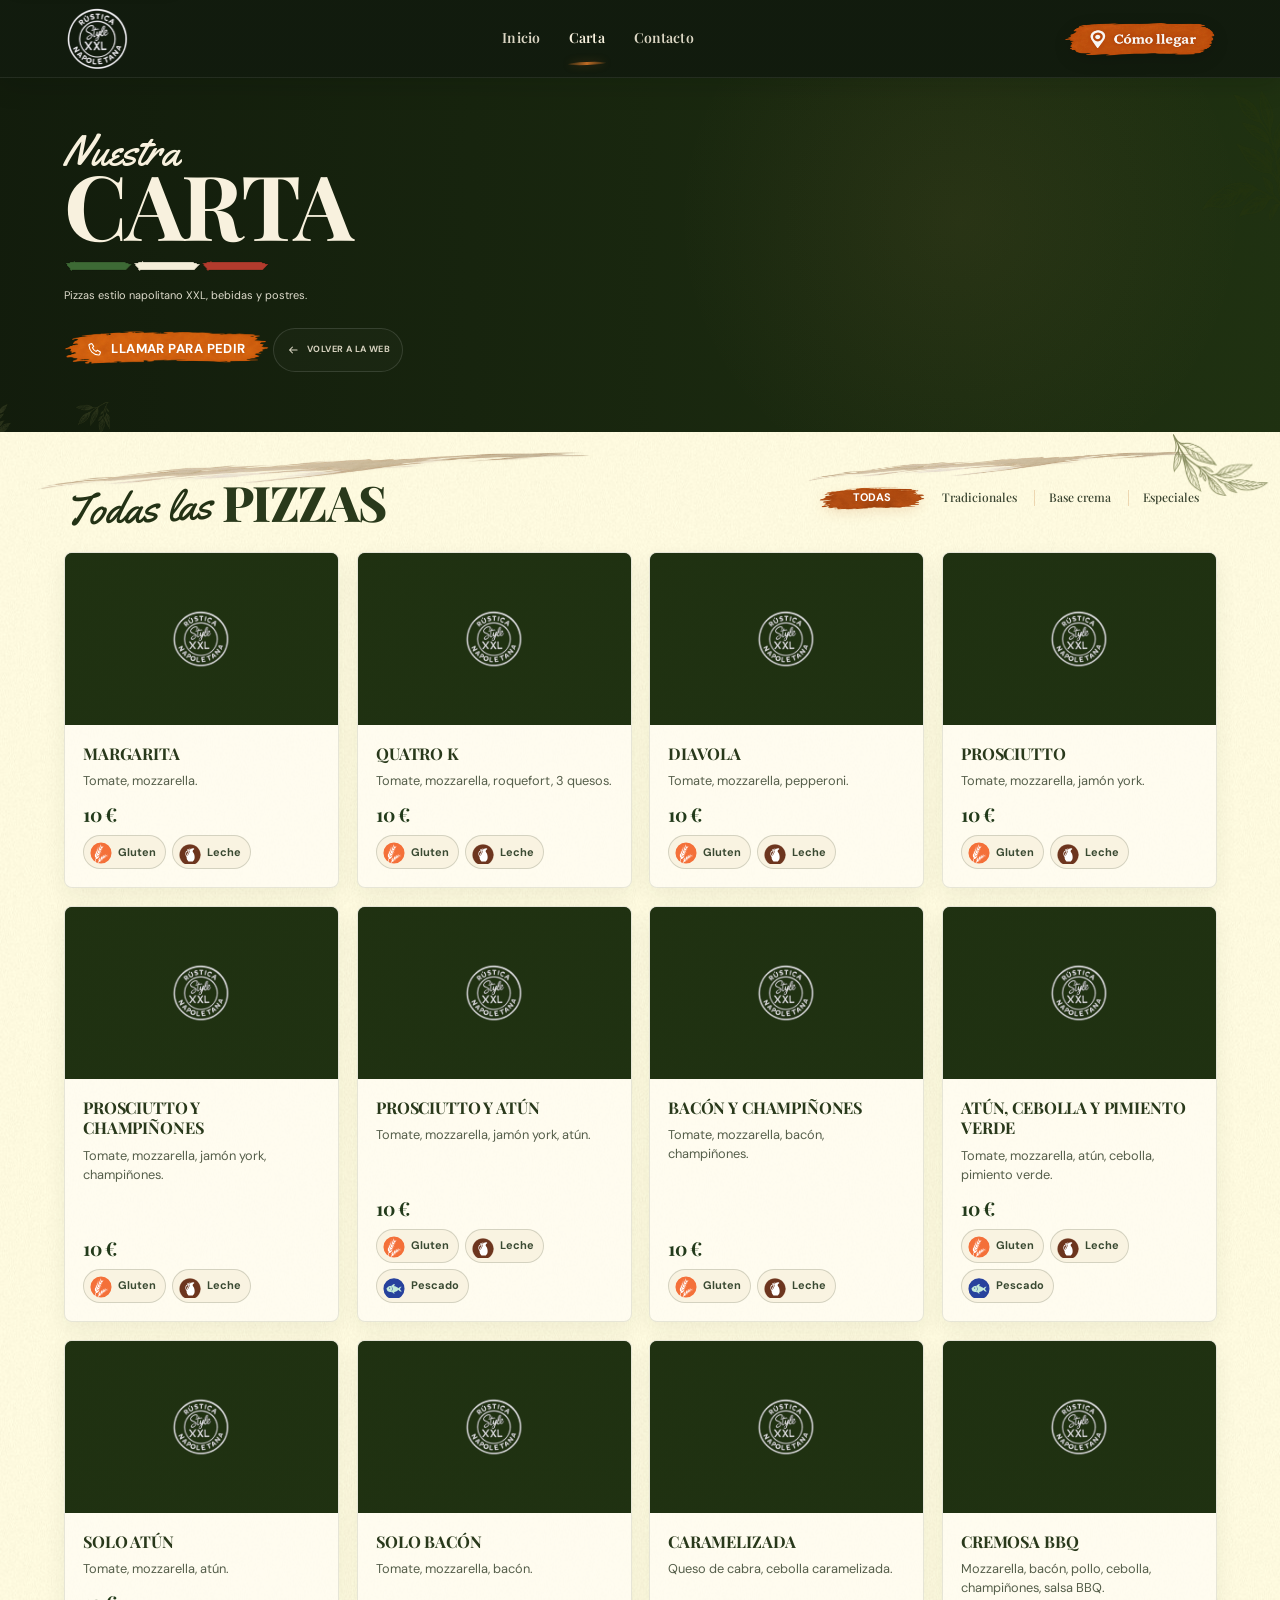
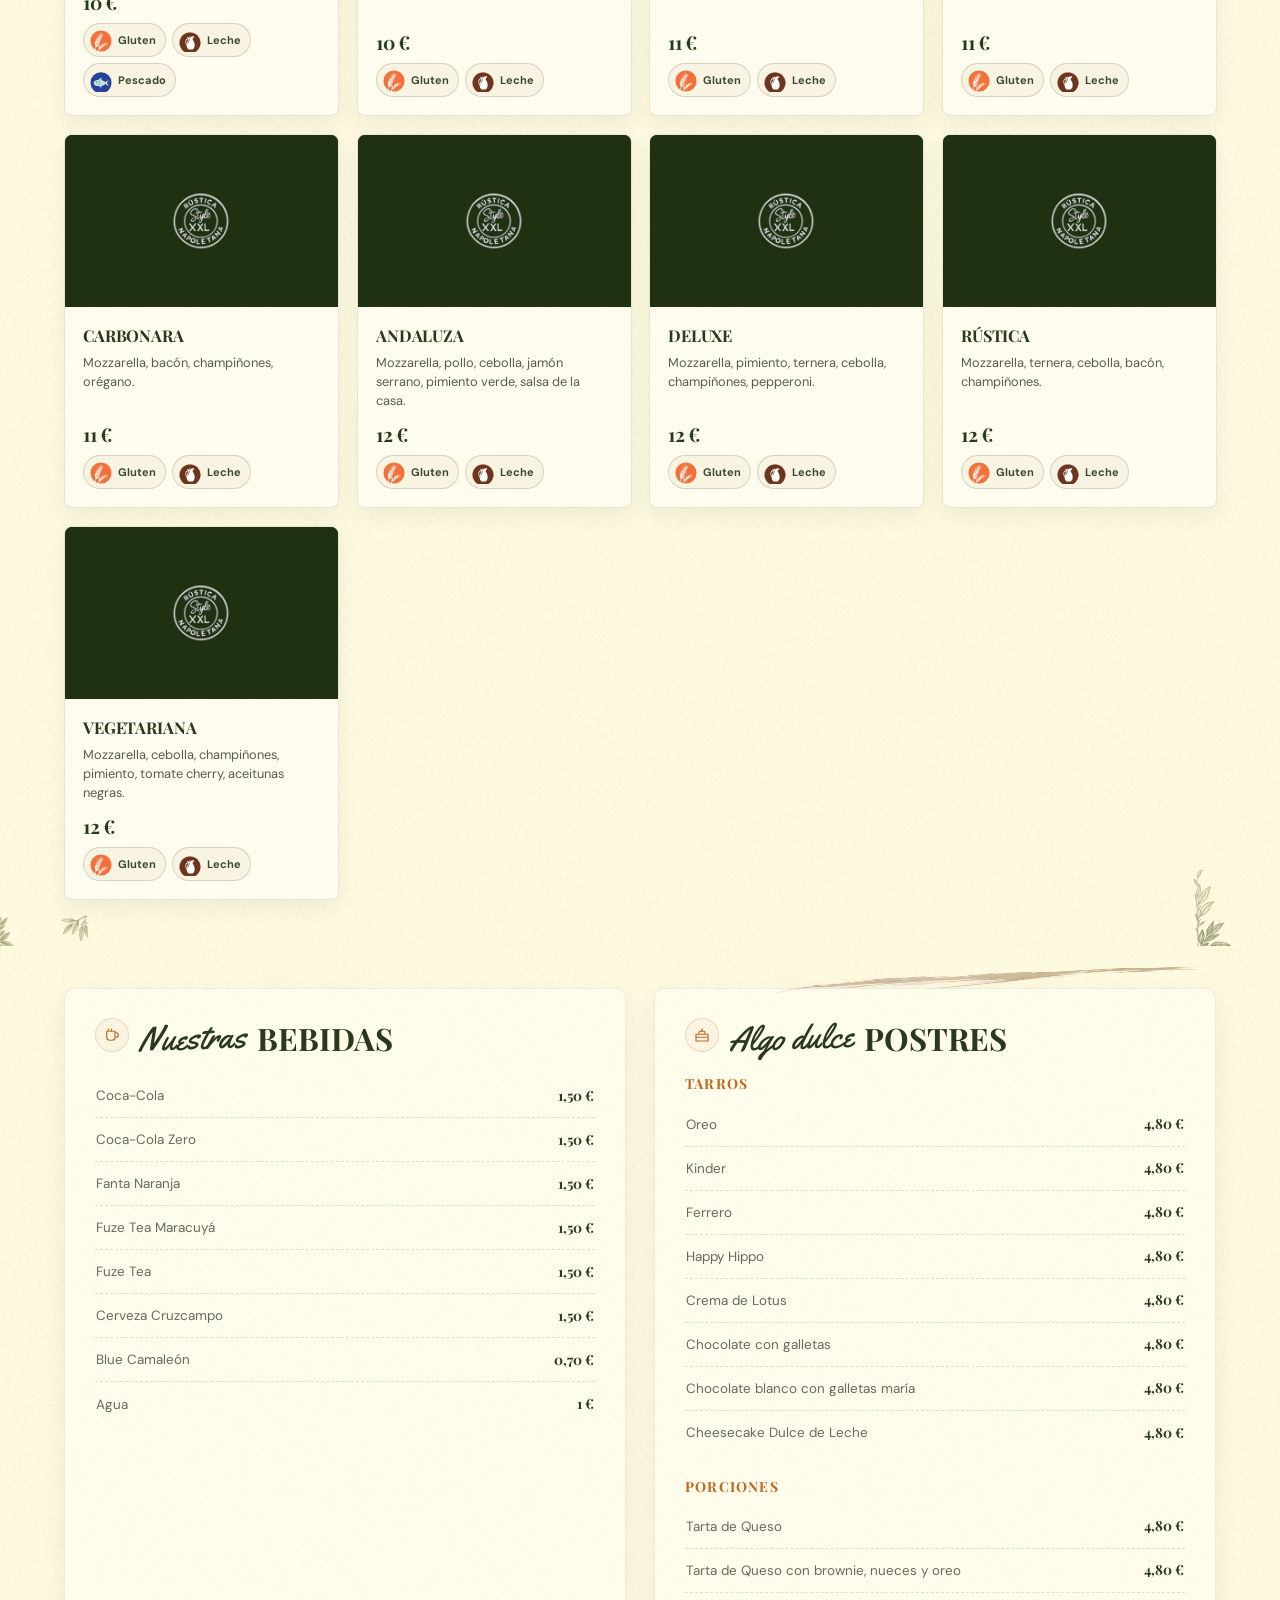
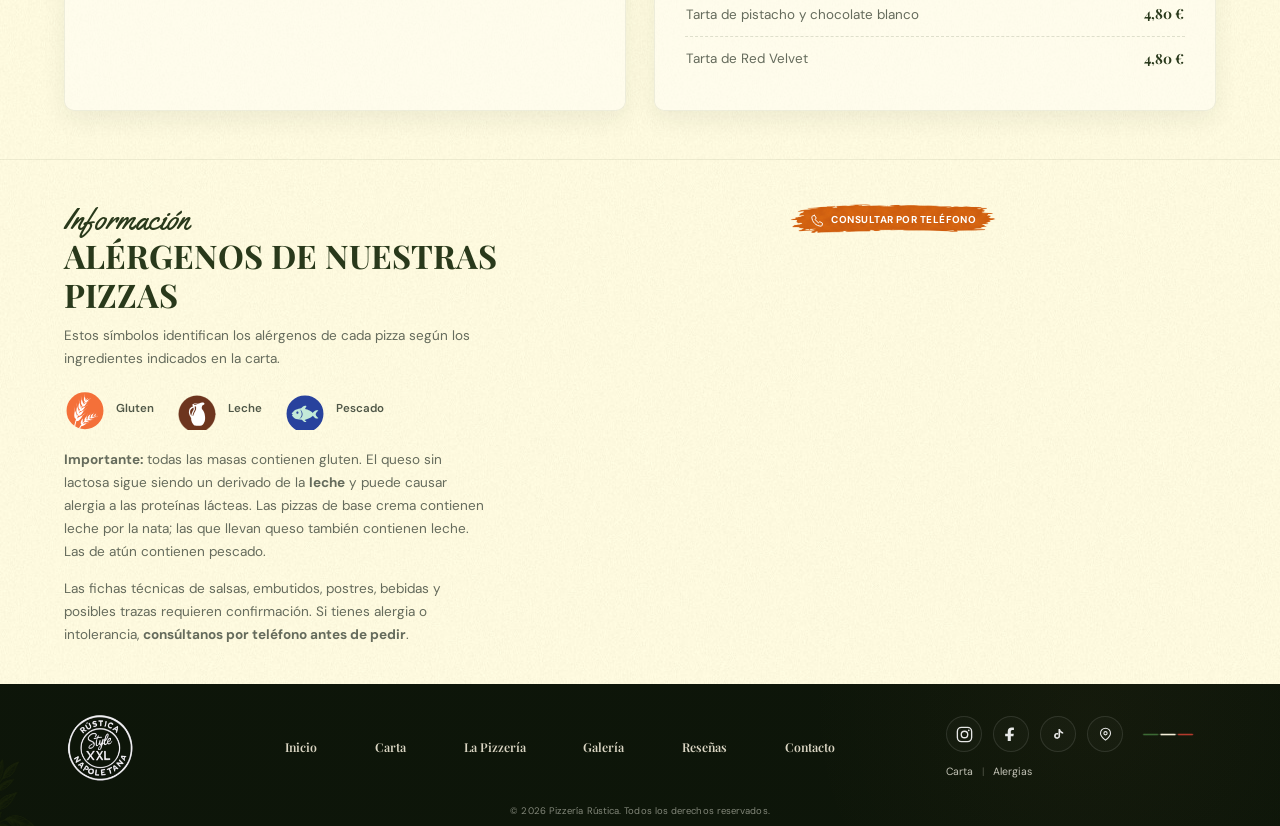
==== commit d236e3ee: "haciendo cambios" ====
--- a/carta.html
+++ b/carta.html
@@ -11,9 +11,8 @@
   >
 
   <title>Carta | Pizzería Rústica Napoletana Style XXL</title>
-    <link rel="icon" type="image/png" href="assets/logorustica.png">
-    <link rel="apple-touch-icon" href="assets/logorustica.png">
   <link rel="icon" href="favicon.ico" sizes="any">
+  <link rel="icon" type="image/png" sizes="512x512" href="favicon-512.png">
   <link rel="icon" type="image/png" sizes="32x32" href="favicon-32x32.png">
   <link rel="icon" type="image/png" sizes="16x16" href="favicon-16x16.png">
   <link rel="apple-touch-icon" sizes="180x180" href="apple-touch-icon.png">
@@ -27,9 +26,12 @@
   >
 
   <link rel="stylesheet" href="style.css">
+  <link rel="stylesheet" href="mejoras.css">
+  <link rel="stylesheet" href="acabados-v42.css">
 </head>
 
 <body>
+  <a class="skip-link" href="#contenido">Saltar al contenido</a>
 
   <header class="topbar">
 
@@ -40,6 +42,7 @@
     >
       <img
         class="logo"
+        width="68" height="68"
         src="assets/logorustica.png"
         alt="Pizzería Rústica Napoletana Style XXL"
       >
@@ -65,20 +68,15 @@
       <a href="index.html#contacto">Contacto</a>
     </nav>
 
-    <a
-      class="brush-btn header-location hero-location-btn"
-      href="https://www.google.com/maps/search/?api=1&query=C.%20Marcos%20Orbaneja%2012%2C%2041440%20Lora%20del%20R%C3%ADo%2C%20Sevilla"
-      target="_blank"
-      rel="noopener noreferrer"
-      aria-label="Cómo llegar a Pizzería Rústica"
-    >
-      Cómo llegar
+    <a class="brush-btn header-location hero-location-btn header-call" href="tel:+34603678738" aria-label="Llamar a Pizzería Rústica al 603 67 87 38">
+      <svg class="ui-icon btn-icon" aria-hidden="true" focusable="false"><use href="assets/ui-icons.svg#icon-phone"></use></svg>
+      LLAMAR AHORA
     </a>
 
   </header>
 
 
-  <main class="carta-page">
+  <main class="carta-page" id="contenido">
 
     <section class="carta-hero reveal-on-scroll" aria-labelledby="carta-title">
       <div class="carta-hero-inner">
@@ -91,6 +89,11 @@
           Pizzas estilo napolitano XXL, bebidas y postres.
         </p>
 
+        <a class="brush-btn carta-call-primary" href="tel:+34603678738">
+          <svg class="ui-icon btn-icon" aria-hidden="true" focusable="false"><use href="assets/ui-icons.svg#icon-phone"></use></svg>
+          LLAMAR PARA PEDIR
+        </a>
+
         <a class="carta-back-home" href="index.html#pizzas">
           <svg class="ui-icon btn-icon" aria-hidden="true" focusable="false"><use href="assets/ui-icons.svg#icon-arrow-left"></use></svg> Volver a la web
         </a>
@@ -114,8 +117,8 @@
         <div
           id="carta-tabs"
           class="tabs"
-          role="tablist"
-          aria-label="Categorías de pizzas"
+          role="group"
+          aria-label="Filtrar pizzas por categoría"
         >
           <span class="menu-loading">
             Cargando categorías…
@@ -189,35 +192,21 @@
     </section>
 
 
-    <section
-      id="alergenos"
-      class="allergen-info paper reveal-on-scroll"
-      aria-labelledby="allergen-title"
-    >
-
+    <section id="alergenos" class="allergen-info paper reveal-on-scroll" aria-labelledby="allergen-title">
       <div class="allergen-info-copy">
-
-        <span class="script olive">
-          Información
-        </span>
-
-        <h2 id="allergen-title">
-          ALÉRGENOS
-        </h2>
-
-        <p>
-          Consulta los iconos indicados en cada pizza.
-          Si tienes una alergia o intolerancia, consúltanos
-          antes de realizar tu pedido.
-        </p>
-
-      </div>
-
-      <div
-        id="allergen-legend"
-        class="allergen-legend"
-      ></div>
-
+        <span class="script olive">Información</span>
+        <h2 id="allergen-title">ALÉRGENOS DE NUESTRAS PIZZAS</h2>
+        <p>Estos símbolos identifican los alérgenos de cada pizza según los ingredientes indicados en la carta.</p>
+        <div id="allergen-legend" class="allergen-legend" aria-label="Leyenda de alérgenos"></div>
+        <p class="allergen-explanation"><strong>Importante:</strong> todas las masas contienen gluten. El queso sin lactosa sigue siendo un derivado de la <strong>leche</strong> y puede causar alergia a las proteínas lácteas. Las pizzas de base crema contienen leche por la nata; las que llevan queso también contienen leche. Las de atún contienen pescado.</p>
+        <p class="allergen-explanation">Las fichas técnicas de salsas, embutidos, postres, bebidas y posibles trazas requieren confirmación. Si tienes alergia o intolerancia, <strong>consúltanos por teléfono antes de pedir</strong>.</p>
+      </div>
+      <div class="allergen-contact">
+        <a class="brush-btn" href="tel:+34603678738">
+          <svg class="ui-icon btn-icon" aria-hidden="true" focusable="false"><use href="assets/ui-icons.svg#icon-phone"></use></svg>
+          CONSULTAR POR TELÉFONO
+        </a>
+      </div>
     </section>
   </main>
 
@@ -259,7 +248,7 @@
         <a class="social-icon tiktok" href="https://www.tiktok.com/@rusticanapoletana" target="_blank" rel="noopener noreferrer" aria-label="TikTok de Pizzería Rústica" title="TikTok">
           <svg class="ui-icon" aria-hidden="true" focusable="false"><use href="assets/ui-icons.svg#icon-tiktok"></use></svg>
         </a>
-        <a class="social-icon maps-icon" href="https://www.google.com/maps/search/?api=1&query=C.%20Marcos%20Orbaneja%2012%2C%2041440%20Lora%20del%20R%C3%ADo%2C%20Sevilla" target="_blank" rel="noopener noreferrer" aria-label="Pizzería Rústica en Google Maps" title="Google Maps">
+        <a class="social-icon maps-icon" href="https://www.google.com/maps/search/?api=1&amp;query=Pizzer%C3%ADa%20Rustica%20Napoletana%20Style%20XXL%20Lora%20del%20R%C3%ADo&amp;query_place_id=ChIJ_e6LOQDvEg0RnpeNVBLz2Lw" target="_blank" rel="noopener noreferrer" aria-label="Pizzería Rústica en Google Maps" title="Google Maps">
           <svg class="ui-icon" aria-hidden="true" focusable="false"><use href="assets/ui-icons.svg#icon-map-pin"></use></svg>
         </a>
         <span class="footer-italy" aria-hidden="true"></span>
@@ -268,9 +257,8 @@
       <div class="footer-links">
         <a href="#pizzas-carta">Carta</a>
         <i>|</i>
-        <a href="#alergenos">Alérgenos</a>
-        <i>|</i>
-        <span>Privacidad</span>
+        <a href="#alergenos">Alergias</a>
+
       </div>
 
     </div>
@@ -283,6 +271,10 @@
   </footer>
 
 
+  <a class="mobile-phone-cta" href="tel:+34603678738" aria-label="Llamar al 603 67 87 38">
+    <svg class="ui-icon btn-icon" aria-hidden="true" focusable="false"><use href="assets/ui-icons.svg#icon-phone"></use></svg>
+    LLAMAR PARA PEDIR · 603 67 87 38
+  </a>
   <script src="carta.js" defer></script>
 
 </body>
--- a/style.css
+++ b/style.css
@@ -10320,3 +10320,25 @@
     font-size: 9px;
   }
 }
+
+/* =========================================================
+   RÚSTICA V2.1 — MEJORAS PUNTUALES, DISEÑO ORIGINAL INTACTO
+   ========================================================= */
+.header-call { gap: 8px; white-space: nowrap; }
+.header-call .ui-icon { width: 15px; height: 15px; }
+.hero-cta .btn-icon, .carta-call-primary .btn-icon { width: 16px; height: 16px; }
+.contact-call { grid-column: 2; display: inline-flex; align-items: center; justify-content: center; gap: 7px; min-width: 160px; min-height: 44px; padding: 0 14px; font-size: 10px; margin: 12px 0 3px; background: url("assets/brush-orange-hero.png") center/100% 100% no-repeat; color: #fff; }
+.contact-call .ui-icon, .allergen-contact .ui-icon { width: 15px; height: 15px; }
+.contact .contact-whatsapp { display: inline-flex; align-items: center; gap: 6px; font-size: 10px; margin-top: 8px; }
+.carta-call-primary { margin: 20px auto 6px; display: inline-flex; align-items: center; justify-content: center; gap: 8px; width: 205px; height: 50px; background: url("assets/brush-orange-hero.png") center/100% 100% no-repeat; color: white; font-size: 10px; }
+.allergen-contact { display: flex; align-items: center; justify-content: center; }
+.allergen-contact .brush-btn { display: inline-flex; align-items: center; justify-content: center; gap: 6px; padding: 14px 20px; color: white; background: url("assets/brush-orange-wide.png") center/100% 100% no-repeat; font-size: 10px; min-height: 46px; }
+.review-information { display: flex; flex-direction: column; align-items: flex-start; justify-content: center; }
+.review-information small a { text-decoration: underline; text-underline-offset: 3px; }
+.mobile-phone-cta { display: none; }
+@media (max-width: 800px) {
+  .mobile-phone-cta { position: fixed; left: 12px; right: 12px; bottom: max(12px, env(safe-area-inset-bottom)); z-index: 999; min-height: 48px; padding: 10px 15px; display: flex; align-items: center; justify-content: center; gap: 8px; border-radius: 9px; color: #fff; background: var(--orange); box-shadow: 0 5px 16px rgba(0,0,0,.26); font-size: 11px; font-weight: 700; letter-spacing: .03em; }
+  .mobile-phone-cta .ui-icon { width: 18px; height: 18px; }
+  body { padding-bottom: 72px; }
+}
+@media (prefers-reduced-motion: reduce) { .mobile-phone-cta { transition: none; } }
--- a/mejoras.css
+++ b/mejoras.css
@@ -0,0 +1,195 @@
+/* Rústica · mejoras de presentación V3
+   Mantiene la estética original (hojas, pinceladas, fotografía principal y texturas).
+   Cambios aislados aquí para facilitar futuros retoques. */
+:root { --readable-ink:#34402c; }
+html { scroll-padding-top:90px; }
+.skip-link { position:fixed; inset:10px auto auto 12px; z-index:1500; transform:translateY(-160%); padding:12px 17px; border-radius:9px; background:#fffdf5; color:var(--green-dark); font-weight:700; box-shadow:0 5px 15px #0005; }
+.skip-link:focus { transform:translateY(0); }
+:where(a,button):focus-visible { outline:3px solid #eeb573; outline-offset:3px; }
+.main-nav a, .topbar nav a { font-size:clamp(12px, 1.1vw, 14px); }
+.header-call { min-width:150px; font-size:11px; }
+.hero-script { max-width:530px; }
+.hero-cta, .hero-map-btn, .contact-call, .carta-call-primary { font-size:clamp(11px,1.05vw,13px); }
+.hero-buttons { gap:12px; }
+.pizzas .section-head { margin-bottom:clamp(18px,2.2vw,30px); }
+.tabs { max-width:100%; }
+.tabs button { min-height:42px; font-size:12px; line-height:1.2; }
+.tabs button.selected { font-size:11px; }
+.pizza-grid { align-items:stretch; }
+.pizza-card { overflow:hidden; min-width:0; display:flex; flex-direction:column; }
+.pizza-card > .pizza-placeholder { flex:0 0 auto; }
+.pizza-card > .pizza-placeholder img { max-height:100%; }
+.pizza-card .pizza-card-body { flex:1; display:flex; flex-direction:column; padding:18px; }
+.pizza-card h3, .carta-pizza-grid .pizza-card h3 { min-height:0; font-size:clamp(15px,1.27vw,18px); line-height:1.25; letter-spacing:-.15px; }
+.pizza-card p, .carta-pizza-grid .pizza-card p { min-height:0; font-size:clamp(12px,1vw,14px); line-height:1.48; color:#555e4a; margin:9px 0 0; }
+.pizza-card-bottom { display:flex; flex-direction:column; align-items:flex-start; margin-top:auto; padding-top:13px; gap:10px; }
+.pizza-card-bottom .pizza-price { display:block; margin:0; font-size:clamp(19px,1.5vw,23px); line-height:1.1; }
+.pizza-allergens { display:flex; gap:6px; flex-wrap:wrap; min-width:0; }
+.pizza-allergens .allergen-tag { display:inline-flex; align-items:center; gap:5px; padding:4px 9px 4px 5px; border-radius:999px; border:1px solid rgba(40,54,24,.14); background:rgba(247,240,221,.76); color:#3a4a32; font-size:11px; font-weight:700; line-height:1; white-space:nowrap; }
+.pizza-allergens .allergen-tag img { width:24px; height:24px; object-fit:contain; }
+.home-allergen-note { max-width:790px; margin:24px auto 0; font-size:clamp(12px,1.08vw,14px); line-height:1.65; text-align:center; color:#525f48; }
+.home-allergen-note a { text-decoration:underline; text-underline-offset:3px; color:var(--green); font-weight:700; }
+.local-photos img { aspect-ratio:1/1; width:100%; object-fit:cover; border-radius:8px; }
+.gallery-disclaimer { display:block; margin-top:8px; color:var(--muted); font-size:11px; }
+.passion p, .local-copy p, .review-card p { font-size:clamp(13px,1vw,15px); line-height:1.65; }
+.trait { font-size:clamp(11px,.92vw,13px); }
+.review-card small { font-size:12px; }
+.contact h3 { font-size:clamp(15px,1.22vw,18px); }
+.contact address, .contact p { font-size:clamp(13px,1.05vw,15px); }
+.contact .schedule div { font-size:clamp(12px,1vw,14px); min-height:26px; }
+.contact-call { max-width:245px; }
+.contact .contact-whatsapp { font-size:13px; }
+.menu-row { font-size:clamp(13px,1.05vw,15px); min-height:44px; }
+.menu-row strong { font-size:clamp(14px,1.08vw,16px); }
+.carta-list-card > h3 { font-size:14px; }
+.allergen-info { align-items:start; gap:30px; }
+.allergen-info-copy h2 { font-size:clamp(23px,2.55vw,35px); line-height:1.2; }
+.allergen-info-copy p { font-size:clamp(13px,1.06vw,15px); line-height:1.7; }
+.allergen-info-copy .allergen-explanation { margin-top:14px; }
+.allergen-legend { display:flex; flex-wrap:wrap; gap:10px 20px; margin:18px 0; }
+.allergen-legend-item { display:flex; align-items:center; gap:7px; font-size:13px; font-weight:700; color:#34472c; }
+.allergen-legend-item .allergen-icon { width:40px; height:40px; flex:0 0 40px; background:transparent; border:0; padding:0; }
+.allergen-legend-item .allergen-icon img { display:block; width:40px; height:40px; object-fit:contain; }
+.footer-links .footer-notice { max-width:180px; display:inline-block; line-height:1.4; }
+.footer-nav a, footer nav a { font-size:clamp(11px,.96vw,13px); }
+/* Tablet y móvil: menos recortes, tarjetas legibles, acciones accesibles */
+@media (max-width: 1000px) {
+  .topbar { gap:12px; }
+  .section-head { flex-wrap:wrap; }
+  .pizza-grid { grid-template-columns:repeat(3,minmax(0,1fr)); }
+}
+@media (max-width: 800px) {
+  html { scroll-padding-top:74px; }
+  .topbar { min-height:70px; }
+  .main-nav.is-open { box-shadow:0 16px 26px #14210d40; }
+  .main-nav a { min-height:44px; display:flex; align-items:center; }
+  .pizza-grid, .carta-pizza-grid { grid-template-columns:repeat(2,minmax(0,1fr)); }
+  .pizza-card > .pizza-placeholder, .carta-pizza-grid .pizza-card > .pizza-placeholder { height:clamp(135px,24vw,185px); }
+  .pizza-card .pizza-card-body { padding:16px; }
+  .pizza-card h3, .carta-pizza-grid .pizza-card h3 { font-size:16px; }
+  .pizza-card p, .carta-pizza-grid .pizza-card p { font-size:13px; }
+  .local-copy { padding-right:0; }
+  .local-photos img { min-height:0; height:clamp(110px,20vw,170px); }
+  .reviews { align-items:stretch; }
+  .reviews .review-card p { font-size:13px; }
+  .mobile-phone-cta { min-height:52px; font-size:13px; }
+  .allergen-info { gap:20px; }
+  .allergen-contact { justify-content:flex-start; }
+}
+@media (max-width: 620px) {
+  .section-head { gap:18px; }
+  .tabs { width:100%; display:flex; overflow-x:auto; scrollbar-width:thin; gap:5px; padding:5px 1px 9px; scroll-snap-type:x proximity; }
+  .tabs button, .tabs .selected { flex:0 0 auto; width:auto; min-width:100px; min-height:44px; padding:9px 15px; font-size:12px; scroll-snap-align:start; }
+  .tabs button + button::before { display:none; }
+  .pizza-grid, .carta-pizza-grid { grid-template-columns:1fr; gap:14px; }
+  .pizza-card, .carta-pizza-grid .pizza-card { display:grid; grid-template-columns:minmax(110px,34%) minmax(0,1fr); min-height:174px; }
+  .pizza-card > .pizza-placeholder, .carta-pizza-grid .pizza-card > .pizza-placeholder { height:100%; min-height:174px; }
+  .pizza-card > .pizza-placeholder img { max-width:74%; }
+  .pizza-card .pizza-card-body, .pizza-card > .pizza-card-body { padding:15px 12px; }
+  .pizza-card h3, .carta-pizza-grid .pizza-card h3 { font-size:15px; }
+  .pizza-card p, .carta-pizza-grid .pizza-card p { font-size:12px; line-height:1.4; }
+  .pizza-card-bottom { gap:9px; padding-top:11px; }
+  .pizza-card-bottom .pizza-price { font-size:19px; }
+  .pizza-allergens .allergen-tag { font-size:10px; padding:3px 6px 3px 3px; gap:3px; }
+  .pizza-allergens .allergen-tag img { width:19px; height:19px; }
+  .hero { background-position:center, right center, center; }
+  .hero-content { padding-bottom:35px; }
+  .local-photos { display:grid; grid-template-columns:repeat(3,minmax(0,1fr)); }
+  .local-photos img { height:clamp(95px,28vw,145px); }
+  .contact-call { margin-top:8px; }
+  .carta-extras { grid-template-columns:1fr; }
+  .allergen-info { display:block; }
+  .allergen-contact { margin-top:24px; }
+  .home-allergen-note { text-align:left; }
+  .footer-links .footer-notice { max-width:150px; }
+}
+@media (max-width:380px) {
+  .pizza-card, .carta-pizza-grid .pizza-card { grid-template-columns:100px minmax(0,1fr); }
+  .pizza-card > .pizza-placeholder, .carta-pizza-grid .pizza-card > .pizza-placeholder { min-height:190px; }
+  .pizza-card .pizza-card-body { padding:13px 10px; }
+  .pizza-card h3, .carta-pizza-grid .pizza-card h3 { font-size:14px; }
+  .pizza-allergens { gap:3px; }
+  .pizza-allergens .allergen-tag { font-size:10px; }
+  .mobile-phone-cta { font-size:11px; left:8px; right:8px; }
+}
+@media (prefers-reduced-motion:reduce) {
+  html { scroll-behavior:auto; }
+  .pizza-card, .pizza-card > img, .hero-cta, .outline-btn { transition:none!important; transform:none!important; }
+  .reveal-on-scroll, .carta-card-animate { opacity:1!important; transform:none!important; }
+}
+
+
+/* =========================================================
+   RÚSTICA V4 — RESEÑAS REALES Y AFINADO RESPONSIVE
+   Mantiene las imágenes, texturas, hojas y tipografía original.
+   ========================================================= */
+:root { color-scheme: light; }
+html { scroll-behavior:smooth; }
+#inicio, #pizzas, #resenas, #contacto, #alergenos { scroll-margin-top:88px; }
+.reviews-v4 {
+  grid-template-columns:minmax(220px,.95fr) minmax(0,3.1fr);
+  gap:clamp(20px,3.5vw,54px);
+  align-items:center;
+  padding-block:clamp(35px,4.3vw,65px);
+  min-height:295px;
+}
+.reviews-v4 > * { min-width:0; position:relative; z-index:1; }
+.reviews-v4 .reviews-brand { gap:10px; }
+.reviews-v4 .reviews-eyebrow { font:700 11px/1.3 'DM Sans',sans-serif; letter-spacing:.18em; color:#e4a36a; }
+.reviews-v4 h2 { font-size:clamp(24px,2.2vw,33px); line-height:1.15; }
+.reviews-v4 .reviews-intro { font-size:clamp(13px,1vw,15px); line-height:1.65; color:#e8e4d7; }
+.reviews-v4 .reviews-links { display:flex; flex-wrap:wrap; align-items:center; gap:7px 18px; }
+.reviews-v4 .reviews-brand .reviews-google-link { margin:0; min-width:0; min-height:44px; height:auto; display:inline-flex; align-items:center; justify-content:center; text-align:center; gap:8px; padding:11px 15px; border-radius:4px; font-size:10px; font-weight:800; }
+.reviews-v4 .reviews-write-link { color:#fff5df; font-size:13px; font-weight:700; text-decoration:underline; text-decoration-color:#df9b5e; text-underline-offset:5px; padding:10px 0; }
+.reviews-v4 .reviews-write-link:hover { color:#f5b77c; }
+.reviews-v4 .reviews-disclaimer { display:block; margin-top:3px; max-width:32ch; color:#adb7a5; line-height:1.5; font-size:11px; }
+.reviews-carousel { width:100%; min-width:0; }
+.reviews-track { display:grid; grid-template-columns:repeat(3,minmax(0,1fr)); align-items:stretch; gap:15px; }
+.reviews-v4 .review-testimonial { display:flex; flex-direction:column; margin:0; padding:clamp(16px,1.5vw,23px); min-width:0; min-height:210px; border:1px solid #f8eac12d; border-radius:12px; background:linear-gradient(150deg,#ffffff0f,#ffffff04); }
+.reviews-v4 .review-stars { display:block; margin-bottom:12px; color:#f1b969; letter-spacing:.15em; font-size:16px; }
+.reviews-v4 .review-testimonial p { color:#f7f0df; font-family:'DM Sans',sans-serif; font-size:clamp(13px,1.05vw,15px); line-height:1.62; overflow-wrap:anywhere; }
+.reviews-v4 .review-author { display:flex; align-items:center; gap:9px; margin-top:auto; padding-top:18px; }
+.reviews-v4 .review-author strong { display:block; color:#f9f2e5; font-size:12px; font-weight:700; line-height:1.35; }
+.reviews-v4 .review-author small { margin-top:2px; font-size:10px; color:#b5c0aa; }
+.reviews-v4 .review-avatar { display:flex; align-items:center; justify-content:center; flex:0 0 32px; height:32px; border-radius:50%; color:#452d16; background:#eac18b; font:700 14px/1 'DM Sans',sans-serif; }
+.reviews-controls[hidden] { display:none; }
+.reviews-controls { margin-top:15px; display:flex; align-items:center; justify-content:space-between; gap:14px; }
+.reviews-pagination { color:#f4ddbb; font-size:12px; font-weight:600; letter-spacing:.035em; }
+.reviews-buttons { display:flex; gap:8px; }
+.reviews-buttons button { display:grid; place-items:center; width:42px; height:42px; border-radius:50%; border:1px solid #eadbb66b; background:#fff9e012; color:#fff5e5; cursor:pointer; font:700 17px/1 'DM Sans',sans-serif; transition:background .18s,border-color .18s; }
+.reviews-buttons button:hover { background:#fff9e030; border-color:#f4c890; }
+.reviews-buttons button:focus-visible { outline:3px solid #ffbf83; outline-offset:3px; }
+.reviews-v4 .review-card:hover { transform:none; }
+/* Distintas cantidades de tarjetas visibles según el tamaño. */
+@media(max-width:1100px) {
+  .reviews-v4 { grid-template-columns:minmax(0,1fr); gap:24px; }
+  .reviews-v4 .reviews-brand { align-items:center; text-align:center; }
+  .reviews-v4 .reviews-disclaimer { max-width:65ch; }
+  .reviews-v4 .reviews-links { justify-content:center; }
+  .reviews-track { grid-template-columns:repeat(2,minmax(0,1fr)); }
+  .reviews-track .review-testimonial:nth-child(n+3) { display:none; }
+}
+@media(max-width:620px) {
+  .reviews-v4 { padding:34px 6.5% 29px; gap:21px; }
+  .reviews-v4 .reviews-brand { align-items:flex-start; text-align:left; }
+  .reviews-v4 .reviews-links { justify-content:flex-start; }
+  .reviews-v4 .reviews-disclaimer { max-width:40ch; }
+  .reviews-track { grid-template-columns:minmax(0,1fr); }
+  .reviews-track .review-testimonial:nth-child(n+2) { display:none; }
+  .reviews-v4 .review-testimonial { min-height:188px; }
+  .reviews-v4 .review-testimonial p { font-size:14px; }
+  .reviews-controls { margin-top:10px; }
+  .contact .contact-whatsapp { min-height:44px; align-items:center; }
+  .main-nav.is-open { max-height:calc(100dvh - 70px); overflow-y:auto; }
+  .mobile-phone-cta { padding-bottom:max(10px,env(safe-area-inset-bottom)); }
+}
+@media (max-width:390px) {
+  .reviews-v4 h2 { font-size:25px; }
+  .reviews-v4 .reviews-google-link { width:100%; }
+  .reviews-v4 .reviews-links { width:100%; }
+  .reviews-v4 .review-testimonial { padding:16px; }
+}
+@media(prefers-reduced-motion:reduce) {
+  html { scroll-behavior:auto; }
+  .reviews-buttons button, .reviews-v4 .review-testimonial { transition:none; }
+}
--- a/acabados-v42.css
+++ b/acabados-v42.css
@@ -0,0 +1,116 @@
+/* ===========================================================
+   RÚSTICA V4.2 · Acabados visuales y experiencia móvil
+   Complementa, sin sustituir, el diseño original.
+   =========================================================== */
+
+/* Espacio para las anclas y foco claro para teclado. */
+html { scroll-padding-top: 88px; }
+:where(a, button):focus-visible {
+  outline: 3px solid #f1ae63;
+  outline-offset: 4px;
+}
+:where(#pizzas, #pizzas-carta, #contacto, #resenas, #alergenos) {
+  scroll-margin-top: 88px;
+}
+
+/* La información y el precio tienen más peso que el elemento decorativo. */
+.pizza-card {
+  border: 1px solid rgba(54, 66, 39, .12);
+  box-shadow: 0 8px 22px rgba(24, 38, 17, .065);
+}
+.pizza-card .pizza-card-body {
+  min-width: 0;
+}
+.pizza-card h3 { overflow-wrap: break-word; }
+.pizza-card .pizza-card-bottom .pizza-price {
+  color: #233b1b;
+  letter-spacing: -.025em;
+}
+.pizza-allergens .allergen-tag {
+  border-color: rgba(49, 65, 35, .18);
+}
+.tabs button:focus-visible {
+  outline-offset: 2px;
+}
+
+/* Enlaces de acción: área táctil cómoda, sin modificar las pinceladas. */
+.header-call, .hero-cta, .hero-map-btn, .carta-call-primary,
+.contact-call, .allergen-contact .brush-btn,
+.contact .contact-whatsapp, .carta-back-home,
+.reviews-v4 .reviews-write-link {
+  min-height: 44px;
+}
+.contact .contact-whatsapp {
+  text-underline-offset: 4px;
+}
+.reviews-v4 .review-testimonial {
+  border-color: rgba(248, 234, 193, .22);
+}
+.reviews-v4 .review-author strong { overflow-wrap: anywhere; }
+
+/* Tablets: las tarjetas ganan aire entre títulos, ingredientes y precio. */
+@media (min-width: 621px) and (max-width: 1000px) {
+  .pizza-grid, .carta-pizza-grid { gap: 16px; }
+  .pizza-card .pizza-card-body { padding: 18px; }
+  .pizza-card p, .carta-pizza-grid .pizza-card p { line-height: 1.58; }
+  .carta-pizzas { padding-block: 42px 52px; }
+}
+
+/* Móviles: lectura más cómoda y botón de llamada siempre prioritario. */
+@media (max-width: 620px) {
+  html { scroll-padding-top: 76px; }
+  :where(#pizzas, #pizzas-carta, #contacto, #resenas, #alergenos) { scroll-margin-top: 76px; }
+  .hamb { min-width: 44px; min-height: 44px; }
+  .tabs { -webkit-overflow-scrolling: touch; overscroll-behavior-inline: contain; }
+  .tabs button { min-height: 46px; }
+  .pizza-grid, .carta-pizza-grid { gap: 15px; }
+  .pizza-card, .carta-pizza-grid .pizza-card {
+    grid-template-columns: minmax(108px, 32%) minmax(0, 1fr);
+    min-height: 178px;
+    border-radius: 11px;
+  }
+  .pizza-card > .pizza-placeholder,
+  .carta-pizza-grid .pizza-card > .pizza-placeholder {
+    min-height: 178px;
+    height: 100%;
+  }
+  .pizza-card .pizza-card-body { padding: 15px 13px; }
+  .pizza-card h3, .carta-pizza-grid .pizza-card h3 { font-size: 15px; line-height: 1.3; }
+  .pizza-card p, .carta-pizza-grid .pizza-card p { font-size: 12px; line-height: 1.5; }
+  .pizza-card-bottom { gap: 10px; }
+  .pizza-card-bottom .pizza-price { font-size: 20px; }
+  .pizza-allergens .allergen-tag { min-height: 25px; }
+  .carta-extras { gap: 17px; }
+  .carta-list-card { padding: 23px 20px; }
+  .menu-row { gap: 14px; }
+  .menu-row span { min-width: 0; }
+  .menu-row strong { white-space: nowrap; }
+  .allergen-legend-item { min-height: 42px; }
+  .contact-call { min-height: 48px; }
+  body { padding-bottom: calc(88px + env(safe-area-inset-bottom)); }
+  .mobile-phone-cta {
+    left: max(10px, env(safe-area-inset-left));
+    right: max(10px, env(safe-area-inset-right));
+    bottom: max(10px, env(safe-area-inset-bottom));
+    min-height: 54px;
+    padding: 12px 15px;
+    border: 1px solid rgba(255, 236, 203, .35);
+    border-radius: 12px;
+    background: linear-gradient(135deg, #cd782f, #aa541d);
+    box-shadow: 0 9px 26px rgba(20, 28, 14, .27);
+    font-size: clamp(11px, 3.4vw, 13px);
+    letter-spacing: .015em;
+  }
+}
+@media (max-width: 350px) {
+  .pizza-card, .carta-pizza-grid .pizza-card { grid-template-columns: 96px minmax(0, 1fr); }
+  .pizza-card .pizza-card-body { padding: 12px 10px; }
+  .pizza-card h3, .carta-pizza-grid .pizza-card h3 { font-size: 13.5px; }
+  .pizza-allergens { gap: 4px; }
+  .pizza-allergens .allergen-tag { font-size: 9.5px; padding-inline: 4px; }
+  .pizza-allergens .allergen-tag img { width: 17px; height: 17px; }
+}
+@media (prefers-reduced-motion: reduce) {
+  *, *::before, *::after { scroll-behavior: auto !important; }
+  .pizza-card, .pizza-card *, .mobile-phone-cta { transition-duration: 0s !important; }
+}
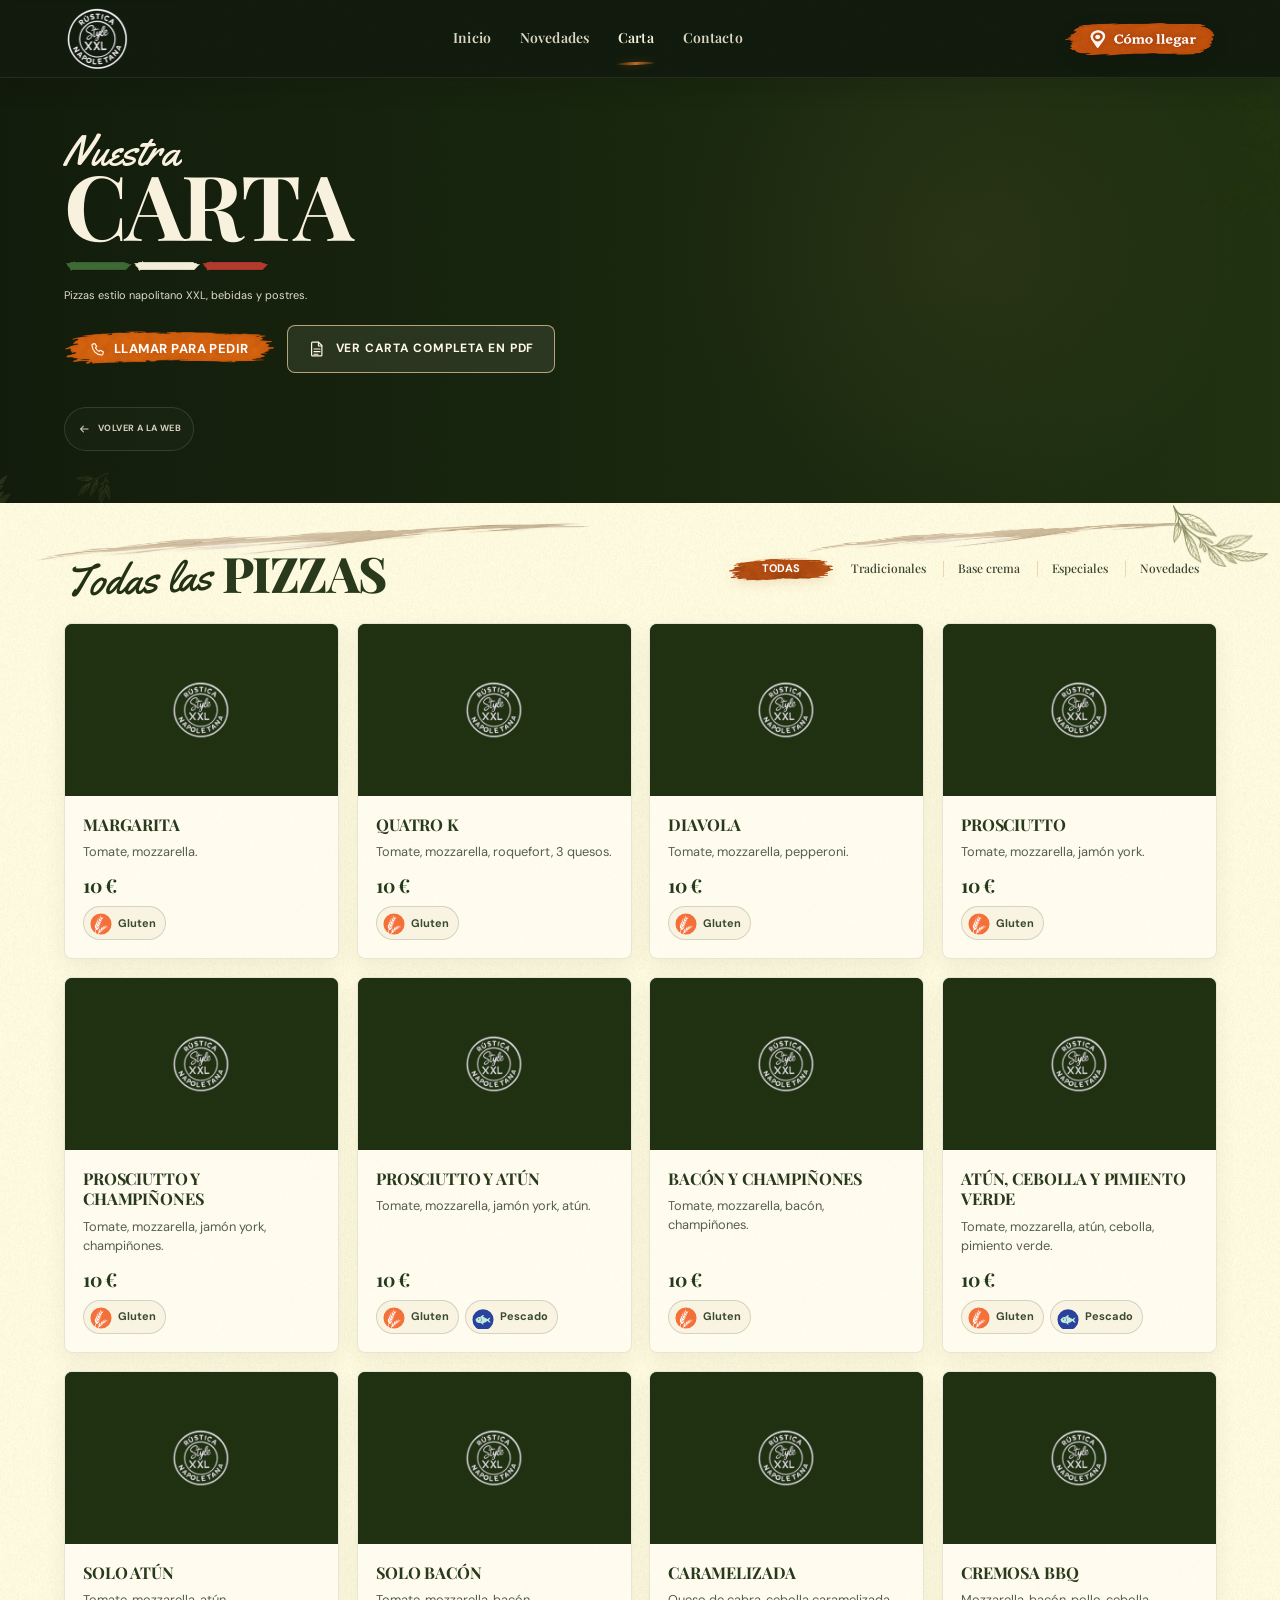
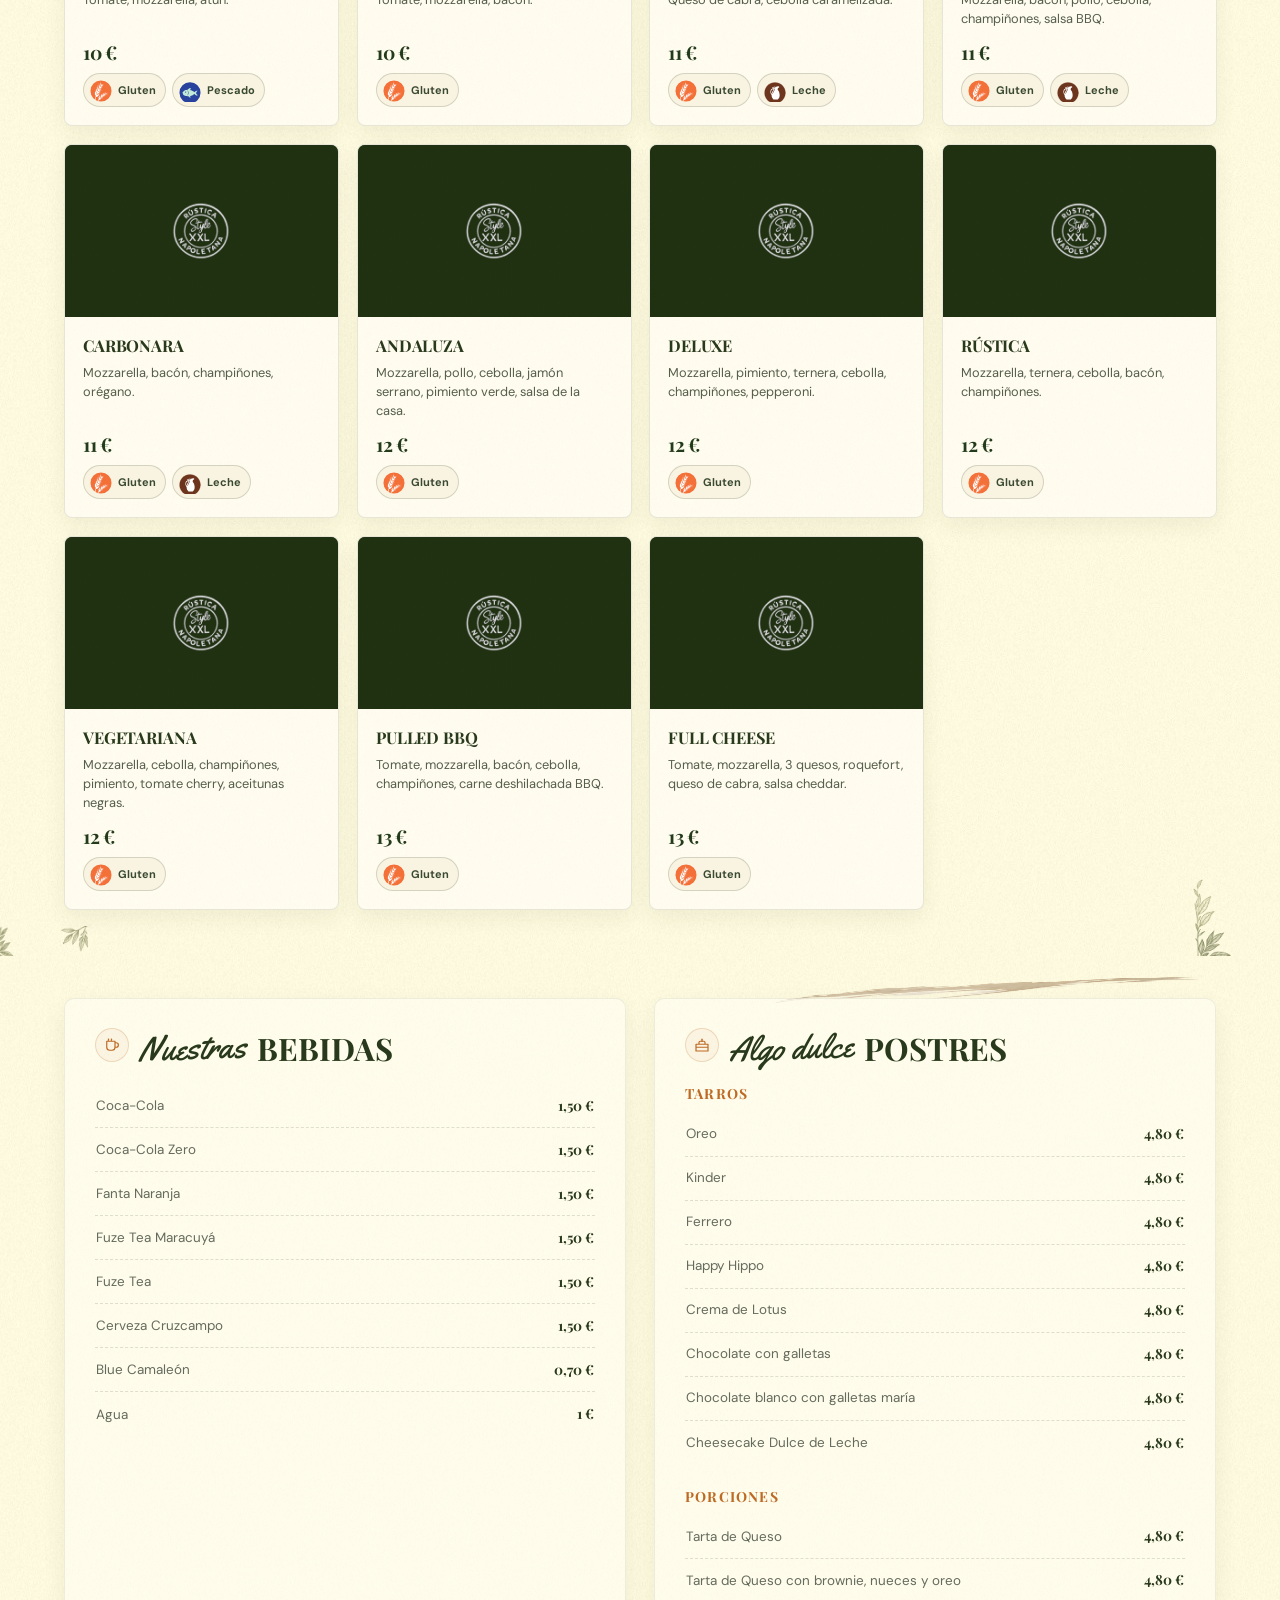
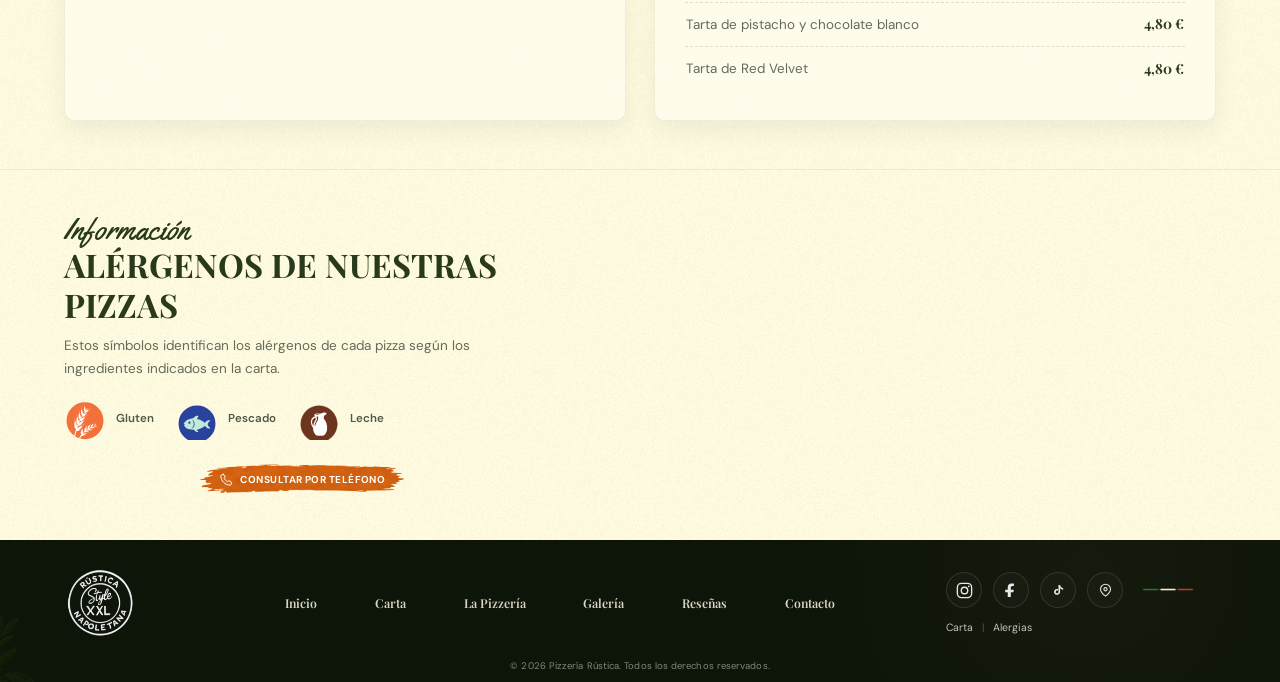
==== commit 6ac094d5: "responsividad commit" ====
--- a/carta.html
+++ b/carta.html
@@ -28,6 +28,8 @@
   <link rel="stylesheet" href="style.css">
   <link rel="stylesheet" href="mejoras.css">
   <link rel="stylesheet" href="acabados-v42.css">
+  <link rel="stylesheet" href="novedades-rustica.css">
+  <link rel="stylesheet" href="rustica-ajustes-responsive.css">
 </head>
 
 <body>
@@ -64,6 +66,7 @@
       aria-label="Navegación principal"
     >
       <a href="index.html#inicio">Inicio</a>
+      <a href="index.html#novedades">Novedades</a>
       <a class="active" href="#pizzas-carta">Carta</a>
       <a href="index.html#contacto">Contacto</a>
     </nav>
@@ -89,10 +92,16 @@
           Pizzas estilo napolitano XXL, bebidas y postres.
         </p>
 
-        <a class="brush-btn carta-call-primary" href="tel:+34603678738">
-          <svg class="ui-icon btn-icon" aria-hidden="true" focusable="false"><use href="assets/ui-icons.svg#icon-phone"></use></svg>
-          LLAMAR PARA PEDIR
-        </a>
+        <div class="carta-hero-actions">
+          <a class="brush-btn carta-call-primary" href="tel:+34603678738">
+            <svg class="ui-icon btn-icon" aria-hidden="true" focusable="false"><use href="assets/ui-icons.svg#icon-phone"></use></svg>
+            LLAMAR PARA PEDIR
+          </a>
+          <a class="rustica-cta rustica-cta--pdf-dark" href="documentos/Carta_Rustica_Completa_A5.pdf" target="_blank" rel="noopener noreferrer" aria-label="Ver carta completa en PDF (abre otra pestaña)">
+            <svg class="ui-icon" aria-hidden="true" focusable="false"><use href="assets/ui-icons.svg#icon-file-text"></use></svg>
+            <span>VER CARTA COMPLETA EN PDF</span>
+          </a>
+        </div>
 
         <a class="carta-back-home" href="index.html#pizzas">
           <svg class="ui-icon btn-icon" aria-hidden="true" focusable="false"><use href="assets/ui-icons.svg#icon-arrow-left"></use></svg> Volver a la web
@@ -198,9 +207,6 @@
         <h2 id="allergen-title">ALÉRGENOS DE NUESTRAS PIZZAS</h2>
         <p>Estos símbolos identifican los alérgenos de cada pizza según los ingredientes indicados en la carta.</p>
         <div id="allergen-legend" class="allergen-legend" aria-label="Leyenda de alérgenos"></div>
-        <p class="allergen-explanation"><strong>Importante:</strong> todas las masas contienen gluten. El queso sin lactosa sigue siendo un derivado de la <strong>leche</strong> y puede causar alergia a las proteínas lácteas. Las pizzas de base crema contienen leche por la nata; las que llevan queso también contienen leche. Las de atún contienen pescado.</p>
-        <p class="allergen-explanation">Las fichas técnicas de salsas, embutidos, postres, bebidas y posibles trazas requieren confirmación. Si tienes alergia o intolerancia, <strong>consúltanos por teléfono antes de pedir</strong>.</p>
-      </div>
       <div class="allergen-contact">
         <a class="brush-btn" href="tel:+34603678738">
           <svg class="ui-icon btn-icon" aria-hidden="true" focusable="false"><use href="assets/ui-icons.svg#icon-phone"></use></svg>
--- a/novedades-rustica.css
+++ b/novedades-rustica.css
@@ -0,0 +1,50 @@
+/* RÚSTICA — Novedades 2026: añadido sin sustituir la identidad original. */
+:where(#novedades) { scroll-margin-top: 88px; }
+.novedades-rustica {
+  position: relative;
+  overflow: hidden;
+  padding: clamp(48px, 6vw, 88px) max(5%, calc((100vw - 1180px) / 2));
+  background: #f7f0dd url('assets/paper-texture.jpg') center / 520px repeat;
+}
+.novedades-rustica::before,
+.novedades-rustica::after {
+  content: ''; position: absolute; width: min(26vw, 220px); aspect-ratio: 1;
+  background: url('assets/leaf-cream-top-right.png') center / contain no-repeat;
+  opacity: .28; pointer-events: none;
+}
+.novedades-rustica::before { top: -18px; right: -22px; }
+.novedades-rustica::after { bottom: -38px; left: -48px; transform: rotate(180deg); }
+.novedades-rustica-inner { max-width: 1180px; margin: 0 auto; position: relative; z-index: 1; }
+.novedades-head { display:flex; justify-content:space-between; align-items:end; gap: 24px; margin-bottom: 30px; }
+.novedades-head .script { display: block; font-size: clamp(24px, 3vw, 34px); line-height: 1.1; }
+.novedades-head h2 { font-family: 'Playfair Display', Georgia, serif; color: var(--green-dark); font-size: clamp(34px, 5.3vw, 62px); letter-spacing: -.028em; line-height: 1.07; }
+.novedades-head p { margin-top: 13px; max-width: 550px; font-size: clamp(14px, 1.3vw, 17px); color:#4d5444; line-height: 1.55; }
+.novedades-note { min-width: 215px; text-align: right; border-top: 2px solid var(--orange); padding-top: 12px; color:var(--green); }
+.novedades-note span { display:block; font: 700 12px 'DM Sans',sans-serif; letter-spacing:.17em; color:var(--orange); }
+.novedades-note strong { display:block; font: 700 clamp(17px,1.8vw,24px) 'Playfair Display',Georgia,serif; margin-top:5px; }
+.novedades-grid { display:grid; grid-template-columns:repeat(2,minmax(0,1fr)); gap: clamp(16px,3vw,28px); align-items:stretch; }
+.novedad-card { position:relative; min-width:0; border: 1px solid rgba(70,79,51,.19); background: rgba(255,252,245,.94); box-shadow: 0 10px 30px rgba(24,38,17,.08); border-radius:15px; padding: clamp(20px,3vw,34px); display:flex; flex-direction:column; gap:10px; }
+.novedad-card::before { content:''; position:absolute; top:22px; left:0; width:4px; height:50px; background:var(--orange); border-radius:0 4px 4px 0; }
+.novedad-card-top { display:flex; justify-content:space-between; align-items:center; gap:12px; }
+.novedad-label { color:var(--orange); font-size:11px; font-weight:700; letter-spacing:.095em; }
+.novedad-price { background:var(--green-dark); color:#fff9ed; white-space:nowrap; padding:9px 14px; border-radius:10px; font:700 20px 'Playfair Display',Georgia,serif; }
+.novedad-card h3 { color:var(--green-dark); font-size:clamp(24px,2.6vw,34px); line-height:1.17; }
+.novedad-card p { font-size:clamp(14px,1.25vw,16px); line-height:1.6; color:#51594c; margin:0 0 10px; }
+.novedad-card .pizza-allergens { margin-top:auto; padding-top:15px; border-top: 1px solid #dfdbc9; }
+.novedades-actions { display:flex; align-items:center; flex-wrap:wrap; gap:15px 24px; margin-top:29px; }
+.novedades-actions .brush-btn { min-height:48px; display:inline-flex; align-items:center; justify-content:center; }
+.novedades-pdf-link { font-size:14px; font-weight:700; color:var(--green-dark); text-decoration:underline; text-underline-offset:5px; }
+.novedades-pdf-link:hover { color:var(--orange); }
+.carta-pdf-download { display:inline-flex; align-items:center; padding:12px 18px; font-weight:700; background:var(--cream); color:var(--green-dark); border-radius:8px; margin:8px 0 14px; }
+.carta-pdf-download:hover { background:#e8d9ba; }
+@media (max-width:800px) { .novedades-note { display:none; } }
+@media (max-width:620px) {
+  .novedades-rustica { padding:40px 5% 48px; }
+  .novedades-head { margin-bottom:22px; }
+  .novedades-grid { grid-template-columns:1fr; gap:16px; }
+  .novedad-card { padding:20px; }
+  .novedad-card .pizza-allergens { gap:6px; }
+  .novedades-actions { align-items:stretch; flex-direction:column; }
+  .novedades-actions .brush-btn { width:100%; }
+  .novedades-pdf-link { text-align:center; padding:10px; }
+}
--- a/rustica-ajustes-responsive.css
+++ b/rustica-ajustes-responsive.css
@@ -0,0 +1,145 @@
+/* PIZZERÍA RÚSTICA · Ajustes puntuales de legibilidad y responsive (2026)
+   Se carga después de los estilos existentes. Sin rediseñar la web. */
+
+/* Acciones consistentes: sin texto blanco sobre un fondo ausente. */
+.rustica-cta {
+  display: inline-flex;
+  align-items: center;
+  justify-content: center;
+  gap: 10px;
+  min-height: 48px;
+  padding: 12px 20px;
+  border: 1px solid transparent;
+  border-radius: 8px;
+  font: 700 12px/1.35 'DM Sans', Arial, sans-serif;
+  letter-spacing: .065em;
+  text-transform: uppercase;
+  text-decoration: none;
+  text-align: center;
+  cursor: pointer;
+  box-shadow: 0 5px 14px rgba(26, 37, 17, .10);
+  transition: background-color .18s ease, box-shadow .18s ease, transform .18s ease, border-color .18s ease;
+}
+.rustica-cta .ui-icon { flex: 0 0 18px; width: 18px; height: 18px; }
+.rustica-cta--primary,
+.rustica-cta--primary:visited {
+  color: #fff8ec;
+  background: #b7581f;
+  border-color: #a44d17;
+}
+.rustica-cta--primary:hover {
+  color: #fff;
+  background: #974115;
+  box-shadow: 0 8px 18px rgba(83, 37, 12, .20);
+  transform: translateY(-2px);
+}
+.rustica-cta--secondary,
+.rustica-cta--secondary:visited {
+  color: #1c3318;
+  border-color: #a9a88b;
+  background: #fffaf0;
+}
+.rustica-cta--secondary:hover {
+  color: #132e10;
+  background: #eee4ce;
+  border-color: #596f44;
+  transform: translateY(-2px);
+}
+/* Botón del PDF de la carta: en la cabecera oscura, marco fino y crema. */
+.rustica-cta--pdf-dark,
+.rustica-cta--pdf-dark:visited {
+  color: #fff7e8;
+  background: rgba(255, 249, 233, .085);
+  border-color: rgba(239, 211, 161, .70);
+  box-shadow: none;
+}
+.rustica-cta--pdf-dark:hover {
+  color: #132e10;
+  background: #f6ead5;
+  border-color: #f6ead5;
+  box-shadow: 0 6px 17px rgba(0, 0, 0, .12);
+  transform: translateY(-2px);
+}
+.rustica-cta:focus-visible {
+  outline: 3px solid #f3ae61;
+  outline-offset: 4px;
+}
+
+/* Novedades: dos acciones que pertenecen a una misma familia visual. */
+.novedades-actions {
+  display: flex;
+  flex-wrap: wrap;
+  align-items: center;
+  gap: 12px;
+  margin-top: 28px;
+}
+.novedades-actions .rustica-cta { max-width: 100%; }
+.novedades-rustica-inner, .novedades-head > div,
+.novedad-card, .novedad-card h3, .novedad-card p { min-width: 0; }
+.novedad-card h3, .novedad-card p { overflow-wrap: break-word; }
+.novedades-head p { text-wrap: pretty; }
+
+/* Carta: agrupar llamada + PDF, sin descentrar "Volver a la web". */
+.carta-hero-actions {
+  display: flex;
+  flex-wrap: wrap;
+  align-items: center;
+  gap: 12px;
+  margin-top: 20px;
+  margin-bottom: 14px;
+}
+.carta-hero-actions .carta-call-primary {
+  width: auto;
+  min-width: 190px;
+  flex: 0 0 auto;
+  margin: 0;
+  padding-inline: 26px;
+}
+.carta-hero-actions .rustica-cta--pdf-dark { min-width: 220px; }
+.carta-hero-inner { min-width: 0; max-width: 100%; }
+
+/* Pequeños ajustes de fluidez y navegación con teclado. */
+#novedades, #pizzas-carta { scroll-margin-top: 90px; }
+.main-nav a { white-space: nowrap; }
+.novedades-rustica { min-width: 0; }
+.novedad-card .pizza-allergens { min-width: 0; }
+
+@media (max-width: 900px) {
+  .novedades-head { align-items: start; }
+  .novedades-note { display: none; }
+  .novedades-grid { gap: 18px; }
+  .novedades-rustica .novedades-rustica-inner { width: 100%; }
+}
+@media (max-width: 620px) {
+  #novedades, #pizzas-carta { scroll-margin-top: 76px; }
+  .novedades-rustica { padding: 46px 6% 52px; }
+  .novedades-head { margin-bottom: 22px; }
+  .novedades-head h2 { font-size: clamp(31px, 8vw, 42px); }
+  .novedades-grid { grid-template-columns: minmax(0, 1fr); gap: 16px; }
+  .novedad-card { padding: 21px 19px; }
+  .novedad-card .novedad-card-top { gap: 9px; }
+  .novedad-price { padding: 7px 10px; font-size: 18px; }
+  .novedades-actions { flex-direction: column; align-items: stretch; gap: 10px; }
+  .novedades-actions .rustica-cta { width: 100%; min-height: 50px; }
+  .carta-hero-actions { flex-direction: column; align-items: stretch; gap: 11px; }
+  .carta-hero-actions .carta-call-primary,
+  .carta-hero-actions .rustica-cta--pdf-dark {
+    width: 100%;
+    max-width: 360px;
+    min-width: 0;
+    margin: 0;
+    align-self: center;
+  }
+  .carta-hero-actions .carta-call-primary { min-height: 50px; }
+  .carta-hero-actions .rustica-cta--pdf-dark { min-height: 50px; }
+}
+@media (max-width: 360px) {
+  .rustica-cta { padding: 12px 13px; font-size: 11px; letter-spacing: .025em; gap: 7px; }
+  .novedades-head h2 { font-size: 30px; }
+  .novedad-card h3 { font-size: 23px; }
+  .novedad-card p { font-size: 14px; }
+}
+@media (prefers-reduced-motion: reduce) {
+  .rustica-cta { transition: none; }
+  .rustica-cta:hover { transform: none; }
+}
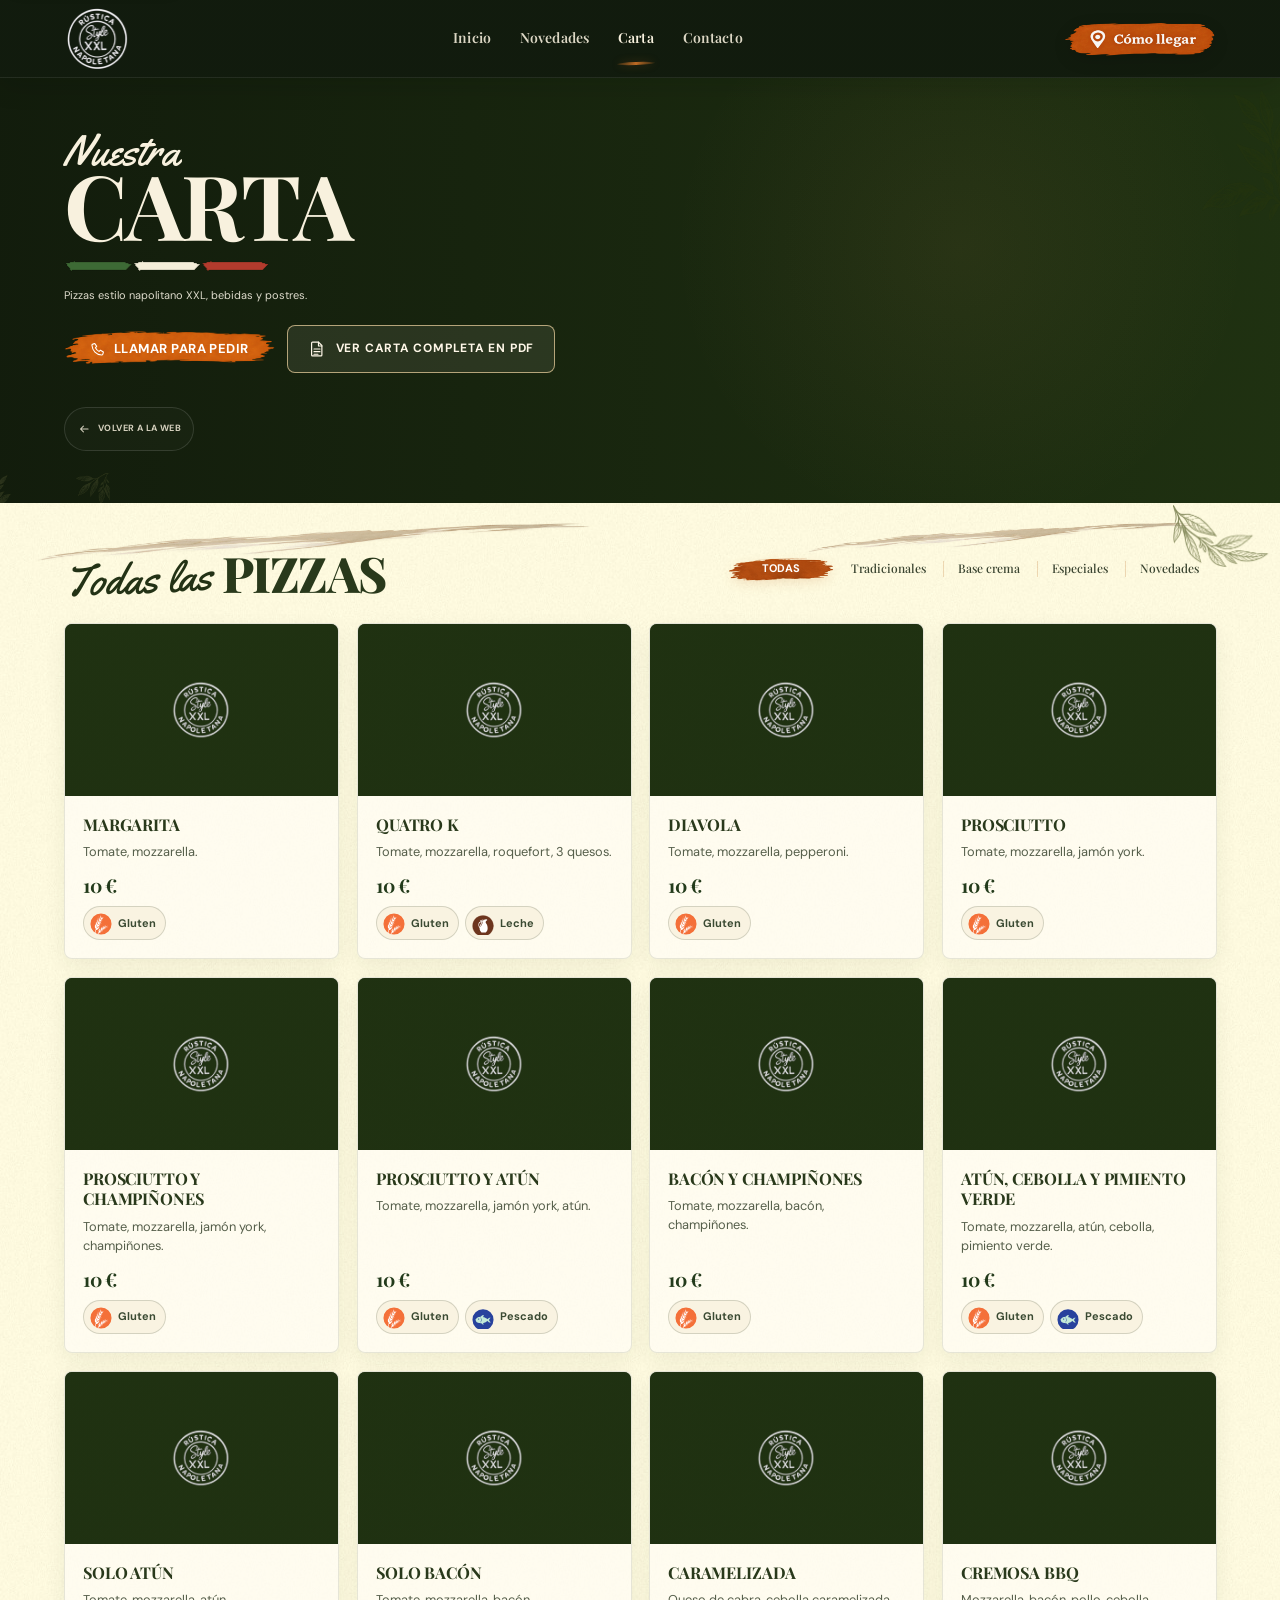
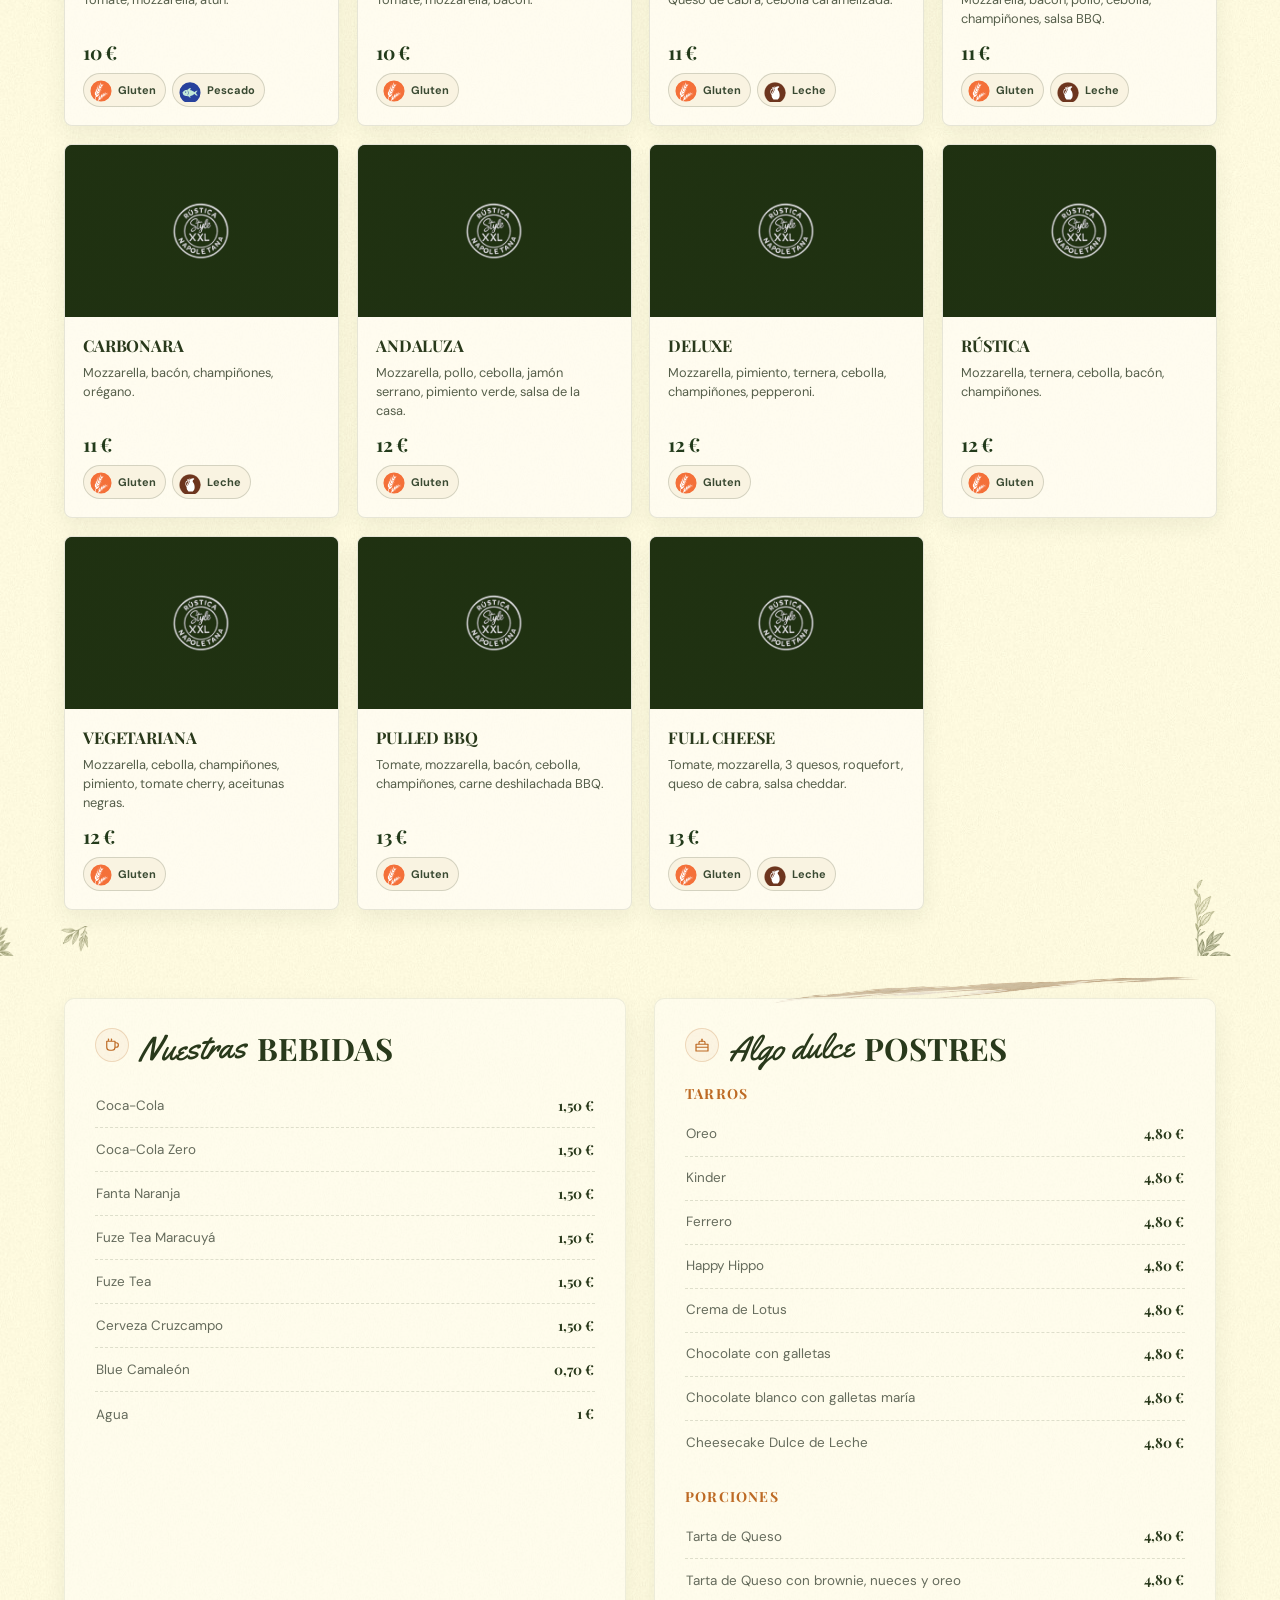
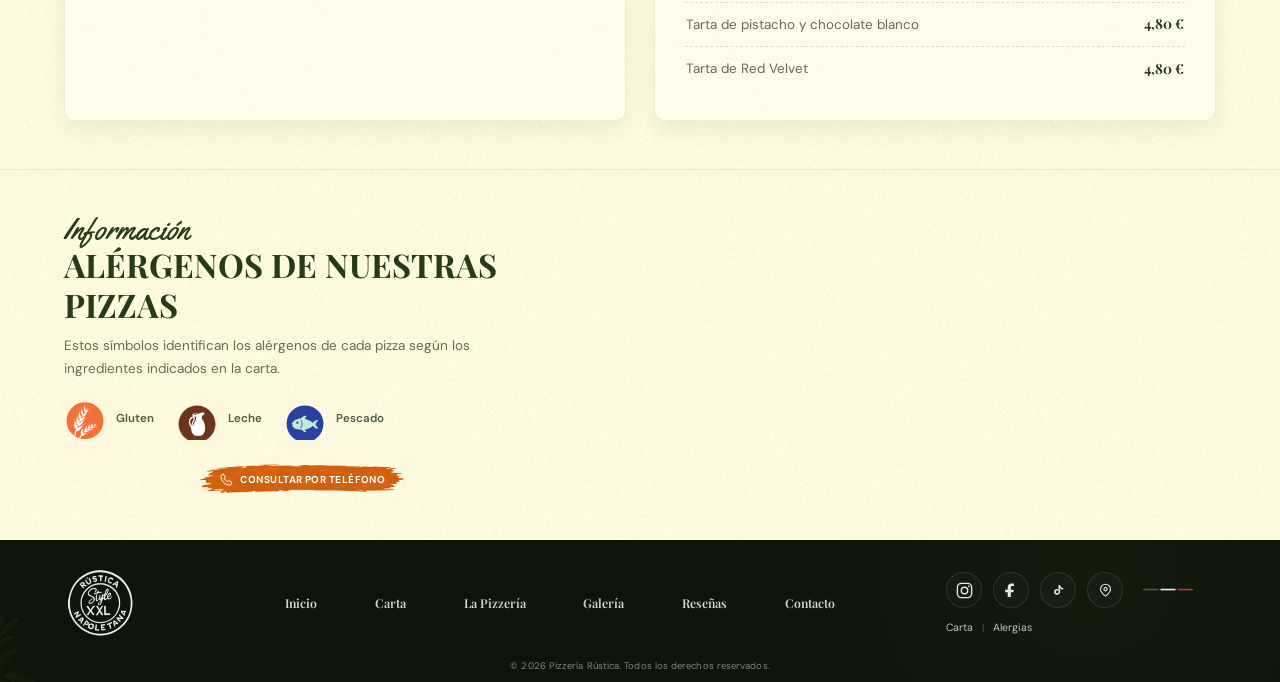
==== commit a39a78ac: "Unificar y limpiar web" ====
--- a/carta.html
+++ b/carta.html
@@ -26,10 +26,7 @@
   >
 
   <link rel="stylesheet" href="style.css">
-  <link rel="stylesheet" href="mejoras.css">
-  <link rel="stylesheet" href="acabados-v42.css">
-  <link rel="stylesheet" href="novedades-rustica.css">
-  <link rel="stylesheet" href="rustica-ajustes-responsive.css">
+
 </head>
 
 <body>
--- a/style.css
+++ b/style.css
@@ -1,3 +1,10 @@
+/* RÚSTICA · Hoja de estilos unificada — diseño original + ajustes responsive.
+   Orden de reglas preservado; no borrar las reglas finales para móviles. */
+
+
+/* ======================================================================
+   RÚSTICA — MÓDULO: style.css
+   ====================================================================== */
 /* =========================================================
 
    PIZZERÍA RÚSTICA — STYLE.CSS FINAL
@@ -10342,3 +10349,633 @@
   body { padding-bottom: 72px; }
 }
 @media (prefers-reduced-motion: reduce) { .mobile-phone-cta { transition: none; } }
+
+
+/* ======================================================================
+   RÚSTICA — MÓDULO: mejoras.css
+   ====================================================================== */
+/* Rústica · mejoras de presentación V3
+   Mantiene la estética original (hojas, pinceladas, fotografía principal y texturas).
+   Cambios aislados aquí para facilitar futuros retoques. */
+:root { --readable-ink:#34402c; }
+html { scroll-padding-top:90px; }
+.skip-link { position:fixed; inset:10px auto auto 12px; z-index:1500; transform:translateY(-160%); padding:12px 17px; border-radius:9px; background:#fffdf5; color:var(--green-dark); font-weight:700; box-shadow:0 5px 15px #0005; }
+.skip-link:focus { transform:translateY(0); }
+:where(a,button):focus-visible { outline:3px solid #eeb573; outline-offset:3px; }
+.main-nav a, .topbar nav a { font-size:clamp(12px, 1.1vw, 14px); }
+.header-call { min-width:150px; font-size:11px; }
+.hero-script { max-width:530px; }
+.hero-cta, .hero-map-btn, .contact-call, .carta-call-primary { font-size:clamp(11px,1.05vw,13px); }
+.hero-buttons { gap:12px; }
+.pizzas .section-head { margin-bottom:clamp(18px,2.2vw,30px); }
+.tabs { max-width:100%; }
+.tabs button { min-height:42px; font-size:12px; line-height:1.2; }
+.tabs button.selected { font-size:11px; }
+.pizza-grid { align-items:stretch; }
+.pizza-card { overflow:hidden; min-width:0; display:flex; flex-direction:column; }
+.pizza-card > .pizza-placeholder { flex:0 0 auto; }
+.pizza-card > .pizza-placeholder img { max-height:100%; }
+.pizza-card .pizza-card-body { flex:1; display:flex; flex-direction:column; padding:18px; }
+.pizza-card h3, .carta-pizza-grid .pizza-card h3 { min-height:0; font-size:clamp(15px,1.27vw,18px); line-height:1.25; letter-spacing:-.15px; }
+.pizza-card p, .carta-pizza-grid .pizza-card p { min-height:0; font-size:clamp(12px,1vw,14px); line-height:1.48; color:#555e4a; margin:9px 0 0; }
+.pizza-card-bottom { display:flex; flex-direction:column; align-items:flex-start; margin-top:auto; padding-top:13px; gap:10px; }
+.pizza-card-bottom .pizza-price { display:block; margin:0; font-size:clamp(19px,1.5vw,23px); line-height:1.1; }
+.pizza-allergens { display:flex; gap:6px; flex-wrap:wrap; min-width:0; }
+.pizza-allergens .allergen-tag { display:inline-flex; align-items:center; gap:5px; padding:4px 9px 4px 5px; border-radius:999px; border:1px solid rgba(40,54,24,.14); background:rgba(247,240,221,.76); color:#3a4a32; font-size:11px; font-weight:700; line-height:1; white-space:nowrap; }
+.pizza-allergens .allergen-tag img { width:24px; height:24px; object-fit:contain; }
+.home-allergen-note { max-width:790px; margin:24px auto 0; font-size:clamp(12px,1.08vw,14px); line-height:1.65; text-align:center; color:#525f48; }
+.home-allergen-note a { text-decoration:underline; text-underline-offset:3px; color:var(--green); font-weight:700; }
+.local-photos img { aspect-ratio:1/1; width:100%; object-fit:cover; border-radius:8px; }
+.gallery-disclaimer { display:block; margin-top:8px; color:var(--muted); font-size:11px; }
+.passion p, .local-copy p, .review-card p { font-size:clamp(13px,1vw,15px); line-height:1.65; }
+.trait { font-size:clamp(11px,.92vw,13px); }
+.review-card small { font-size:12px; }
+.contact h3 { font-size:clamp(15px,1.22vw,18px); }
+.contact address, .contact p { font-size:clamp(13px,1.05vw,15px); }
+.contact .schedule div { font-size:clamp(12px,1vw,14px); min-height:26px; }
+.contact-call { max-width:245px; }
+.contact .contact-whatsapp { font-size:13px; }
+.menu-row { font-size:clamp(13px,1.05vw,15px); min-height:44px; }
+.menu-row strong { font-size:clamp(14px,1.08vw,16px); }
+.carta-list-card > h3 { font-size:14px; }
+.allergen-info { align-items:start; gap:30px; }
+.allergen-info-copy h2 { font-size:clamp(23px,2.55vw,35px); line-height:1.2; }
+.allergen-info-copy p { font-size:clamp(13px,1.06vw,15px); line-height:1.7; }
+.allergen-info-copy .allergen-explanation { margin-top:14px; }
+.allergen-legend { display:flex; flex-wrap:wrap; gap:10px 20px; margin:18px 0; }
+.allergen-legend-item { display:flex; align-items:center; gap:7px; font-size:13px; font-weight:700; color:#34472c; }
+.allergen-legend-item .allergen-icon { width:40px; height:40px; flex:0 0 40px; background:transparent; border:0; padding:0; }
+.allergen-legend-item .allergen-icon img { display:block; width:40px; height:40px; object-fit:contain; }
+.footer-links .footer-notice { max-width:180px; display:inline-block; line-height:1.4; }
+.footer-nav a, footer nav a { font-size:clamp(11px,.96vw,13px); }
+/* Tablet y móvil: menos recortes, tarjetas legibles, acciones accesibles */
+@media (max-width: 1000px) {
+  .topbar { gap:12px; }
+  .section-head { flex-wrap:wrap; }
+  .pizza-grid { grid-template-columns:repeat(3,minmax(0,1fr)); }
+}
+@media (max-width: 800px) {
+  html { scroll-padding-top:74px; }
+  .topbar { min-height:70px; }
+  .main-nav.is-open { box-shadow:0 16px 26px #14210d40; }
+  .main-nav a { min-height:44px; display:flex; align-items:center; }
+  .pizza-grid, .carta-pizza-grid { grid-template-columns:repeat(2,minmax(0,1fr)); }
+  .pizza-card > .pizza-placeholder, .carta-pizza-grid .pizza-card > .pizza-placeholder { height:clamp(135px,24vw,185px); }
+  .pizza-card .pizza-card-body { padding:16px; }
+  .pizza-card h3, .carta-pizza-grid .pizza-card h3 { font-size:16px; }
+  .pizza-card p, .carta-pizza-grid .pizza-card p { font-size:13px; }
+  .local-copy { padding-right:0; }
+  .local-photos img { min-height:0; height:clamp(110px,20vw,170px); }
+  .reviews { align-items:stretch; }
+  .reviews .review-card p { font-size:13px; }
+  .mobile-phone-cta { min-height:52px; font-size:13px; }
+  .allergen-info { gap:20px; }
+  .allergen-contact { justify-content:flex-start; }
+}
+@media (max-width: 620px) {
+  .section-head { gap:18px; }
+  .tabs { width:100%; display:flex; overflow-x:auto; scrollbar-width:thin; gap:5px; padding:5px 1px 9px; scroll-snap-type:x proximity; }
+  .tabs button, .tabs .selected { flex:0 0 auto; width:auto; min-width:100px; min-height:44px; padding:9px 15px; font-size:12px; scroll-snap-align:start; }
+  .tabs button + button::before { display:none; }
+  .pizza-grid, .carta-pizza-grid { grid-template-columns:1fr; gap:14px; }
+  .pizza-card, .carta-pizza-grid .pizza-card { display:grid; grid-template-columns:minmax(110px,34%) minmax(0,1fr); min-height:174px; }
+  .pizza-card > .pizza-placeholder, .carta-pizza-grid .pizza-card > .pizza-placeholder { height:100%; min-height:174px; }
+  .pizza-card > .pizza-placeholder img { max-width:74%; }
+  .pizza-card .pizza-card-body, .pizza-card > .pizza-card-body { padding:15px 12px; }
+  .pizza-card h3, .carta-pizza-grid .pizza-card h3 { font-size:15px; }
+  .pizza-card p, .carta-pizza-grid .pizza-card p { font-size:12px; line-height:1.4; }
+  .pizza-card-bottom { gap:9px; padding-top:11px; }
+  .pizza-card-bottom .pizza-price { font-size:19px; }
+  .pizza-allergens .allergen-tag { font-size:10px; padding:3px 6px 3px 3px; gap:3px; }
+  .pizza-allergens .allergen-tag img { width:19px; height:19px; }
+  .hero { background-position:center, right center, center; }
+  .hero-content { padding-bottom:35px; }
+  .local-photos { display:grid; grid-template-columns:repeat(3,minmax(0,1fr)); }
+  .local-photos img { height:clamp(95px,28vw,145px); }
+  .contact-call { margin-top:8px; }
+  .carta-extras { grid-template-columns:1fr; }
+  .allergen-info { display:block; }
+  .allergen-contact { margin-top:24px; }
+  .home-allergen-note { text-align:left; }
+  .footer-links .footer-notice { max-width:150px; }
+}
+@media (max-width:380px) {
+  .pizza-card, .carta-pizza-grid .pizza-card { grid-template-columns:100px minmax(0,1fr); }
+  .pizza-card > .pizza-placeholder, .carta-pizza-grid .pizza-card > .pizza-placeholder { min-height:190px; }
+  .pizza-card .pizza-card-body { padding:13px 10px; }
+  .pizza-card h3, .carta-pizza-grid .pizza-card h3 { font-size:14px; }
+  .pizza-allergens { gap:3px; }
+  .pizza-allergens .allergen-tag { font-size:10px; }
+  .mobile-phone-cta { font-size:11px; left:8px; right:8px; }
+}
+@media (prefers-reduced-motion:reduce) {
+  html { scroll-behavior:auto; }
+  .pizza-card, .pizza-card > img, .hero-cta, .outline-btn { transition:none!important; transform:none!important; }
+  .reveal-on-scroll, .carta-card-animate { opacity:1!important; transform:none!important; }
+}
+
+
+/* =========================================================
+   RÚSTICA V4 — RESEÑAS REALES Y AFINADO RESPONSIVE
+   Mantiene las imágenes, texturas, hojas y tipografía original.
+   ========================================================= */
+:root { color-scheme: light; }
+html { scroll-behavior:smooth; }
+#inicio, #pizzas, #resenas, #contacto, #alergenos { scroll-margin-top:88px; }
+.reviews-v4 {
+  grid-template-columns:minmax(220px,.95fr) minmax(0,3.1fr);
+  gap:clamp(20px,3.5vw,54px);
+  align-items:center;
+  padding-block:clamp(35px,4.3vw,65px);
+  min-height:295px;
+}
+.reviews-v4 > * { min-width:0; position:relative; z-index:1; }
+.reviews-v4 .reviews-brand { gap:10px; }
+.reviews-v4 .reviews-eyebrow { font:700 11px/1.3 'DM Sans',sans-serif; letter-spacing:.18em; color:#e4a36a; }
+.reviews-v4 h2 { font-size:clamp(24px,2.2vw,33px); line-height:1.15; }
+.reviews-v4 .reviews-intro { font-size:clamp(13px,1vw,15px); line-height:1.65; color:#e8e4d7; }
+.reviews-v4 .reviews-links { display:flex; flex-wrap:wrap; align-items:center; gap:7px 18px; }
+.reviews-v4 .reviews-brand .reviews-google-link { margin:0; min-width:0; min-height:44px; height:auto; display:inline-flex; align-items:center; justify-content:center; text-align:center; gap:8px; padding:11px 15px; border-radius:4px; font-size:10px; font-weight:800; }
+.reviews-v4 .reviews-write-link { color:#fff5df; font-size:13px; font-weight:700; text-decoration:underline; text-decoration-color:#df9b5e; text-underline-offset:5px; padding:10px 0; }
+.reviews-v4 .reviews-write-link:hover { color:#f5b77c; }
+.reviews-v4 .reviews-disclaimer { display:block; margin-top:3px; max-width:32ch; color:#adb7a5; line-height:1.5; font-size:11px; }
+.reviews-carousel { width:100%; min-width:0; }
+.reviews-track { display:grid; grid-template-columns:repeat(3,minmax(0,1fr)); align-items:stretch; gap:15px; }
+.reviews-v4 .review-testimonial { display:flex; flex-direction:column; margin:0; padding:clamp(16px,1.5vw,23px); min-width:0; min-height:210px; border:1px solid #f8eac12d; border-radius:12px; background:linear-gradient(150deg,#ffffff0f,#ffffff04); }
+.reviews-v4 .review-stars { display:block; margin-bottom:12px; color:#f1b969; letter-spacing:.15em; font-size:16px; }
+.reviews-v4 .review-testimonial p { color:#f7f0df; font-family:'DM Sans',sans-serif; font-size:clamp(13px,1.05vw,15px); line-height:1.62; overflow-wrap:anywhere; }
+.reviews-v4 .review-author { display:flex; align-items:center; gap:9px; margin-top:auto; padding-top:18px; }
+.reviews-v4 .review-author strong { display:block; color:#f9f2e5; font-size:12px; font-weight:700; line-height:1.35; }
+.reviews-v4 .review-author small { margin-top:2px; font-size:10px; color:#b5c0aa; }
+.reviews-v4 .review-avatar { display:flex; align-items:center; justify-content:center; flex:0 0 32px; height:32px; border-radius:50%; color:#452d16; background:#eac18b; font:700 14px/1 'DM Sans',sans-serif; }
+.reviews-controls[hidden] { display:none; }
+.reviews-controls { margin-top:15px; display:flex; align-items:center; justify-content:space-between; gap:14px; }
+.reviews-pagination { color:#f4ddbb; font-size:12px; font-weight:600; letter-spacing:.035em; }
+.reviews-buttons { display:flex; gap:8px; }
+.reviews-buttons button { display:grid; place-items:center; width:42px; height:42px; border-radius:50%; border:1px solid #eadbb66b; background:#fff9e012; color:#fff5e5; cursor:pointer; font:700 17px/1 'DM Sans',sans-serif; transition:background .18s,border-color .18s; }
+.reviews-buttons button:hover { background:#fff9e030; border-color:#f4c890; }
+.reviews-buttons button:focus-visible { outline:3px solid #ffbf83; outline-offset:3px; }
+.reviews-v4 .review-card:hover { transform:none; }
+/* Distintas cantidades de tarjetas visibles según el tamaño. */
+@media(max-width:1100px) {
+  .reviews-v4 { grid-template-columns:minmax(0,1fr); gap:24px; }
+  .reviews-v4 .reviews-brand { align-items:center; text-align:center; }
+  .reviews-v4 .reviews-disclaimer { max-width:65ch; }
+  .reviews-v4 .reviews-links { justify-content:center; }
+  .reviews-track { grid-template-columns:repeat(2,minmax(0,1fr)); }
+  .reviews-track .review-testimonial:nth-child(n+3) { display:none; }
+}
+@media(max-width:620px) {
+  .reviews-v4 { padding:34px 6.5% 29px; gap:21px; }
+  .reviews-v4 .reviews-brand { align-items:flex-start; text-align:left; }
+  .reviews-v4 .reviews-links { justify-content:flex-start; }
+  .reviews-v4 .reviews-disclaimer { max-width:40ch; }
+  .reviews-track { grid-template-columns:minmax(0,1fr); }
+  .reviews-track .review-testimonial:nth-child(n+2) { display:none; }
+  .reviews-v4 .review-testimonial { min-height:188px; }
+  .reviews-v4 .review-testimonial p { font-size:14px; }
+  .reviews-controls { margin-top:10px; }
+  .contact .contact-whatsapp { min-height:44px; align-items:center; }
+  .main-nav.is-open { max-height:calc(100dvh - 70px); overflow-y:auto; }
+  .mobile-phone-cta { padding-bottom:max(10px,env(safe-area-inset-bottom)); }
+}
+@media (max-width:390px) {
+  .reviews-v4 h2 { font-size:25px; }
+  .reviews-v4 .reviews-google-link { width:100%; }
+  .reviews-v4 .reviews-links { width:100%; }
+  .reviews-v4 .review-testimonial { padding:16px; }
+}
+@media(prefers-reduced-motion:reduce) {
+  html { scroll-behavior:auto; }
+  .reviews-buttons button, .reviews-v4 .review-testimonial { transition:none; }
+}
+
+
+/* ======================================================================
+   RÚSTICA — MÓDULO: acabados-v42.css
+   ====================================================================== */
+/* ===========================================================
+   RÚSTICA V4.2 · Acabados visuales y experiencia móvil
+   Complementa, sin sustituir, el diseño original.
+   =========================================================== */
+
+/* Espacio para las anclas y foco claro para teclado. */
+html { scroll-padding-top: 88px; }
+:where(a, button):focus-visible {
+  outline: 3px solid #f1ae63;
+  outline-offset: 4px;
+}
+:where(#pizzas, #pizzas-carta, #contacto, #resenas, #alergenos) {
+  scroll-margin-top: 88px;
+}
+
+/* La información y el precio tienen más peso que el elemento decorativo. */
+.pizza-card {
+  border: 1px solid rgba(54, 66, 39, .12);
+  box-shadow: 0 8px 22px rgba(24, 38, 17, .065);
+}
+.pizza-card .pizza-card-body {
+  min-width: 0;
+}
+.pizza-card h3 { overflow-wrap: break-word; }
+.pizza-card .pizza-card-bottom .pizza-price {
+  color: #233b1b;
+  letter-spacing: -.025em;
+}
+.pizza-allergens .allergen-tag {
+  border-color: rgba(49, 65, 35, .18);
+}
+.tabs button:focus-visible {
+  outline-offset: 2px;
+}
+
+/* Enlaces de acción: área táctil cómoda, sin modificar las pinceladas. */
+.header-call, .hero-cta, .hero-map-btn, .carta-call-primary,
+.contact-call, .allergen-contact .brush-btn,
+.contact .contact-whatsapp, .carta-back-home,
+.reviews-v4 .reviews-write-link {
+  min-height: 44px;
+}
+.contact .contact-whatsapp {
+  text-underline-offset: 4px;
+}
+.reviews-v4 .review-testimonial {
+  border-color: rgba(248, 234, 193, .22);
+}
+.reviews-v4 .review-author strong { overflow-wrap: anywhere; }
+
+/* Tablets: las tarjetas ganan aire entre títulos, ingredientes y precio. */
+@media (min-width: 621px) and (max-width: 1000px) {
+  .pizza-grid, .carta-pizza-grid { gap: 16px; }
+  .pizza-card .pizza-card-body { padding: 18px; }
+  .pizza-card p, .carta-pizza-grid .pizza-card p { line-height: 1.58; }
+  .carta-pizzas { padding-block: 42px 52px; }
+}
+
+/* Móviles: lectura más cómoda y botón de llamada siempre prioritario. */
+@media (max-width: 620px) {
+  html { scroll-padding-top: 76px; }
+  :where(#pizzas, #pizzas-carta, #contacto, #resenas, #alergenos) { scroll-margin-top: 76px; }
+  .hamb { min-width: 44px; min-height: 44px; }
+  .tabs { -webkit-overflow-scrolling: touch; overscroll-behavior-inline: contain; }
+  .tabs button { min-height: 46px; }
+  .pizza-grid, .carta-pizza-grid { gap: 15px; }
+  .pizza-card, .carta-pizza-grid .pizza-card {
+    grid-template-columns: minmax(108px, 32%) minmax(0, 1fr);
+    min-height: 178px;
+    border-radius: 11px;
+  }
+  .pizza-card > .pizza-placeholder,
+  .carta-pizza-grid .pizza-card > .pizza-placeholder {
+    min-height: 178px;
+    height: 100%;
+  }
+  .pizza-card .pizza-card-body { padding: 15px 13px; }
+  .pizza-card h3, .carta-pizza-grid .pizza-card h3 { font-size: 15px; line-height: 1.3; }
+  .pizza-card p, .carta-pizza-grid .pizza-card p { font-size: 12px; line-height: 1.5; }
+  .pizza-card-bottom { gap: 10px; }
+  .pizza-card-bottom .pizza-price { font-size: 20px; }
+  .pizza-allergens .allergen-tag { min-height: 25px; }
+  .carta-extras { gap: 17px; }
+  .carta-list-card { padding: 23px 20px; }
+  .menu-row { gap: 14px; }
+  .menu-row span { min-width: 0; }
+  .menu-row strong { white-space: nowrap; }
+  .allergen-legend-item { min-height: 42px; }
+  .contact-call { min-height: 48px; }
+  body { padding-bottom: calc(88px + env(safe-area-inset-bottom)); }
+  .mobile-phone-cta {
+    left: max(10px, env(safe-area-inset-left));
+    right: max(10px, env(safe-area-inset-right));
+    bottom: max(10px, env(safe-area-inset-bottom));
+    min-height: 54px;
+    padding: 12px 15px;
+    border: 1px solid rgba(255, 236, 203, .35);
+    border-radius: 12px;
+    background: linear-gradient(135deg, #cd782f, #aa541d);
+    box-shadow: 0 9px 26px rgba(20, 28, 14, .27);
+    font-size: clamp(11px, 3.4vw, 13px);
+    letter-spacing: .015em;
+  }
+}
+@media (max-width: 350px) {
+  .pizza-card, .carta-pizza-grid .pizza-card { grid-template-columns: 96px minmax(0, 1fr); }
+  .pizza-card .pizza-card-body { padding: 12px 10px; }
+  .pizza-card h3, .carta-pizza-grid .pizza-card h3 { font-size: 13.5px; }
+  .pizza-allergens { gap: 4px; }
+  .pizza-allergens .allergen-tag { font-size: 9.5px; padding-inline: 4px; }
+  .pizza-allergens .allergen-tag img { width: 17px; height: 17px; }
+}
+@media (prefers-reduced-motion: reduce) {
+  *, *::before, *::after { scroll-behavior: auto !important; }
+  .pizza-card, .pizza-card *, .mobile-phone-cta { transition-duration: 0s !important; }
+}
+
+
+/* ======================================================================
+   RÚSTICA — MÓDULO: novedades-rustica.css
+   ====================================================================== */
+/* RÚSTICA — Novedades 2026: añadido sin sustituir la identidad original. */
+:where(#novedades) { scroll-margin-top: 88px; }
+.novedades-rustica {
+  position: relative;
+  overflow: hidden;
+  padding: clamp(48px, 6vw, 88px) max(5%, calc((100vw - 1180px) / 2));
+  background: #f7f0dd url('assets/paper-texture.jpg') center / 520px repeat;
+}
+.novedades-rustica::before,
+.novedades-rustica::after {
+  content: ''; position: absolute; width: min(26vw, 220px); aspect-ratio: 1;
+  background: url('assets/leaf-cream-top-right.png') center / contain no-repeat;
+  opacity: .28; pointer-events: none;
+}
+.novedades-rustica::before { top: -18px; right: -22px; }
+.novedades-rustica::after { bottom: -38px; left: -48px; transform: rotate(180deg); }
+.novedades-rustica-inner { max-width: 1180px; margin: 0 auto; position: relative; z-index: 1; }
+.novedades-head { display:flex; justify-content:space-between; align-items:end; gap: 24px; margin-bottom: 30px; }
+.novedades-head .script { display: block; font-size: clamp(24px, 3vw, 34px); line-height: 1.1; }
+.novedades-head h2 { font-family: 'Playfair Display', Georgia, serif; color: var(--green-dark); font-size: clamp(34px, 5.3vw, 62px); letter-spacing: -.028em; line-height: 1.07; }
+.novedades-head p { margin-top: 13px; max-width: 550px; font-size: clamp(14px, 1.3vw, 17px); color:#4d5444; line-height: 1.55; }
+.novedades-note { min-width: 215px; text-align: right; border-top: 2px solid var(--orange); padding-top: 12px; color:var(--green); }
+.novedades-note span { display:block; font: 700 12px 'DM Sans',sans-serif; letter-spacing:.17em; color:var(--orange); }
+.novedades-note strong { display:block; font: 700 clamp(17px,1.8vw,24px) 'Playfair Display',Georgia,serif; margin-top:5px; }
+.novedades-grid { display:grid; grid-template-columns:repeat(2,minmax(0,1fr)); gap: clamp(16px,3vw,28px); align-items:stretch; }
+.novedad-card { position:relative; min-width:0; border: 1px solid rgba(70,79,51,.19); background: rgba(255,252,245,.94); box-shadow: 0 10px 30px rgba(24,38,17,.08); border-radius:15px; padding: clamp(20px,3vw,34px); display:flex; flex-direction:column; gap:10px; }
+.novedad-card::before { content:''; position:absolute; top:22px; left:0; width:4px; height:50px; background:var(--orange); border-radius:0 4px 4px 0; }
+.novedad-card-top { display:flex; justify-content:space-between; align-items:center; gap:12px; }
+.novedad-label { color:var(--orange); font-size:11px; font-weight:700; letter-spacing:.095em; }
+.novedad-price { background:var(--green-dark); color:#fff9ed; white-space:nowrap; padding:9px 14px; border-radius:10px; font:700 20px 'Playfair Display',Georgia,serif; }
+.novedad-card h3 { color:var(--green-dark); font-size:clamp(24px,2.6vw,34px); line-height:1.17; }
+.novedad-card p { font-size:clamp(14px,1.25vw,16px); line-height:1.6; color:#51594c; margin:0 0 10px; }
+.novedad-card .pizza-allergens { margin-top:auto; padding-top:15px; border-top: 1px solid #dfdbc9; }
+.novedades-actions { display:flex; align-items:center; flex-wrap:wrap; gap:15px 24px; margin-top:29px; }
+.novedades-actions .brush-btn { min-height:48px; display:inline-flex; align-items:center; justify-content:center; }
+.novedades-pdf-link { font-size:14px; font-weight:700; color:var(--green-dark); text-decoration:underline; text-underline-offset:5px; }
+.novedades-pdf-link:hover { color:var(--orange); }
+.carta-pdf-download { display:inline-flex; align-items:center; padding:12px 18px; font-weight:700; background:var(--cream); color:var(--green-dark); border-radius:8px; margin:8px 0 14px; }
+.carta-pdf-download:hover { background:#e8d9ba; }
+@media (max-width:800px) { .novedades-note { display:none; } }
+@media (max-width:620px) {
+  .novedades-rustica { padding:40px 5% 48px; }
+  .novedades-head { margin-bottom:22px; }
+  .novedades-grid { grid-template-columns:1fr; gap:16px; }
+  .novedad-card { padding:20px; }
+  .novedad-card .pizza-allergens { gap:6px; }
+  .novedades-actions { align-items:stretch; flex-direction:column; }
+  .novedades-actions .brush-btn { width:100%; }
+  .novedades-pdf-link { text-align:center; padding:10px; }
+}
+
+
+/* ======================================================================
+   RÚSTICA — MÓDULO: rustica-ajustes-responsive.css
+   ====================================================================== */
+/* PIZZERÍA RÚSTICA · Ajustes puntuales de legibilidad y responsive (2026)
+   Se carga después de los estilos existentes. Sin rediseñar la web. */
+
+/* Acciones consistentes: sin texto blanco sobre un fondo ausente. */
+.rustica-cta {
+  display: inline-flex;
+  align-items: center;
+  justify-content: center;
+  gap: 10px;
+  min-height: 48px;
+  padding: 12px 20px;
+  border: 1px solid transparent;
+  border-radius: 8px;
+  font: 700 12px/1.35 'DM Sans', Arial, sans-serif;
+  letter-spacing: .065em;
+  text-transform: uppercase;
+  text-decoration: none;
+  text-align: center;
+  cursor: pointer;
+  box-shadow: 0 5px 14px rgba(26, 37, 17, .10);
+  transition: background-color .18s ease, box-shadow .18s ease, transform .18s ease, border-color .18s ease;
+}
+.rustica-cta .ui-icon { flex: 0 0 18px; width: 18px; height: 18px; }
+.rustica-cta--primary,
+.rustica-cta--primary:visited {
+  color: #fff8ec;
+  background: #b7581f;
+  border-color: #a44d17;
+}
+.rustica-cta--primary:hover {
+  color: #fff;
+  background: #974115;
+  box-shadow: 0 8px 18px rgba(83, 37, 12, .20);
+  transform: translateY(-2px);
+}
+.rustica-cta--secondary,
+.rustica-cta--secondary:visited {
+  color: #1c3318;
+  border-color: #a9a88b;
+  background: #fffaf0;
+}
+.rustica-cta--secondary:hover {
+  color: #132e10;
+  background: #eee4ce;
+  border-color: #596f44;
+  transform: translateY(-2px);
+}
+/* Botón del PDF de la carta: en la cabecera oscura, marco fino y crema. */
+.rustica-cta--pdf-dark,
+.rustica-cta--pdf-dark:visited {
+  color: #fff7e8;
+  background: rgba(255, 249, 233, .085);
+  border-color: rgba(239, 211, 161, .70);
+  box-shadow: none;
+}
+.rustica-cta--pdf-dark:hover {
+  color: #132e10;
+  background: #f6ead5;
+  border-color: #f6ead5;
+  box-shadow: 0 6px 17px rgba(0, 0, 0, .12);
+  transform: translateY(-2px);
+}
+.rustica-cta:focus-visible {
+  outline: 3px solid #f3ae61;
+  outline-offset: 4px;
+}
+
+/* Novedades: dos acciones que pertenecen a una misma familia visual. */
+.novedades-actions {
+  display: flex;
+  flex-wrap: wrap;
+  align-items: center;
+  gap: 12px;
+  margin-top: 28px;
+}
+.novedades-actions .rustica-cta { max-width: 100%; }
+.novedades-rustica-inner, .novedades-head > div,
+.novedad-card, .novedad-card h3, .novedad-card p { min-width: 0; }
+.novedad-card h3, .novedad-card p { overflow-wrap: break-word; }
+.novedades-head p { text-wrap: pretty; }
+
+/* Carta: agrupar llamada + PDF, sin descentrar "Volver a la web". */
+.carta-hero-actions {
+  display: flex;
+  flex-wrap: wrap;
+  align-items: center;
+  gap: 12px;
+  margin-top: 20px;
+  margin-bottom: 14px;
+}
+.carta-hero-actions .carta-call-primary {
+  width: auto;
+  min-width: 190px;
+  flex: 0 0 auto;
+  margin: 0;
+  padding-inline: 26px;
+}
+.carta-hero-actions .rustica-cta--pdf-dark { min-width: 220px; }
+.carta-hero-inner { min-width: 0; max-width: 100%; }
+
+/* Pequeños ajustes de fluidez y navegación con teclado. */
+#novedades, #pizzas-carta { scroll-margin-top: 90px; }
+.main-nav a { white-space: nowrap; }
+.novedades-rustica { min-width: 0; }
+.novedad-card .pizza-allergens { min-width: 0; }
+
+@media (max-width: 900px) {
+  .novedades-head { align-items: start; }
+  .novedades-note { display: none; }
+  .novedades-grid { gap: 18px; }
+  .novedades-rustica .novedades-rustica-inner { width: 100%; }
+}
+@media (max-width: 620px) {
+  #novedades, #pizzas-carta { scroll-margin-top: 76px; }
+  .novedades-rustica { padding: 46px 6% 52px; }
+  .novedades-head { margin-bottom: 22px; }
+  .novedades-head h2 { font-size: clamp(31px, 8vw, 42px); }
+  .novedades-grid { grid-template-columns: minmax(0, 1fr); gap: 16px; }
+  .novedad-card { padding: 21px 19px; }
+  .novedad-card .novedad-card-top { gap: 9px; }
+  .novedad-price { padding: 7px 10px; font-size: 18px; }
+  .novedades-actions { flex-direction: column; align-items: stretch; gap: 10px; }
+  .novedades-actions .rustica-cta { width: 100%; min-height: 50px; }
+  .carta-hero-actions { flex-direction: column; align-items: stretch; gap: 11px; }
+  .carta-hero-actions .carta-call-primary,
+  .carta-hero-actions .rustica-cta--pdf-dark {
+    width: 100%;
+    max-width: 360px;
+    min-width: 0;
+    margin: 0;
+    align-self: center;
+  }
+  .carta-hero-actions .carta-call-primary { min-height: 50px; }
+  .carta-hero-actions .rustica-cta--pdf-dark { min-height: 50px; }
+}
+@media (max-width: 360px) {
+  .rustica-cta { padding: 12px 13px; font-size: 11px; letter-spacing: .025em; gap: 7px; }
+  .novedades-head h2 { font-size: 30px; }
+  .novedad-card h3 { font-size: 23px; }
+  .novedad-card p { font-size: 14px; }
+}
+@media (prefers-reduced-motion: reduce) {
+  .rustica-cta { transition: none; }
+  .rustica-cta:hover { transform: none; }
+}
+
+
+/* ======================================================================
+   RÚSTICA — MÓDULO: rustica_correccion_pasion_movil.css
+   ====================================================================== */
+/* =============================================================
+   RÚSTICA · Corrección sección «Nuestra masa, nuestra pasión»
+   En móvil y tablet estrecha, texto e imagen en una sola columna.
+   Soluciona la regla posterior que reactivaba el 44% / 56%.
+   Añadir AL FINAL de style.css, sin cambiar el diseño de escritorio.
+   ============================================================= */
+@media (max-width: 880px) {
+  .passion {
+    display: grid;
+    grid-template-columns: minmax(0, 1fr);
+    min-height: 0;
+    overflow: hidden;
+  }
+
+  .passion .passion-copy {
+    grid-column: 1;
+    min-width: 0;
+    width: 100%;
+    padding: 40px clamp(24px, 6.5vw, 52px) 35px;
+    align-items: flex-start;
+    text-align: left;
+  }
+
+  /* El degradado de la versión de escritorio tapaba las letras. */
+  .passion .passion-copy::after {
+    display: none;
+    content: none;
+  }
+
+  .passion .passion-copy .script {
+    margin-bottom: 8px;
+    font-size: clamp(31px, 8vw, 43px);
+    line-height: 1.1;
+  }
+
+  .passion h2 {
+    font-size: clamp(30px, 8.3vw, 45px);
+    line-height: 1.08;
+    letter-spacing: -.5px;
+  }
+
+  .passion .passion-copy p {
+    max-width: 58ch;
+    margin-top: 17px;
+    color: #ece7d6;
+    font-size: clamp(14px, 3.5vw, 16px);
+    line-height: 1.65;
+  }
+
+  .passion .traits {
+    width: 100%;
+    max-width: 490px;
+    display: grid;
+    grid-template-columns: repeat(3, minmax(0, 1fr));
+    gap: 6px;
+    margin: 24px 0 0;
+  }
+
+  .passion .trait {
+    min-width: 0;
+    min-height: 80px;
+    display: flex;
+    flex-direction: column;
+    justify-content: center;
+    align-items: center;
+    gap: 9px;
+    padding: 5px 4px;
+    font-size: clamp(10.5px, 2.85vw, 13px);
+    line-height: 1.28;
+    text-align: center;
+  }
+
+  .passion .trait:not(:last-child)::after {
+    right: -3px;
+    top: 18px;
+    height: 46px;
+    opacity: .65;
+  }
+
+  .passion .trait-icon {
+    width: 34px;
+    height: 34px;
+    flex: 0 0 34px;
+  }
+
+  .passion .dough {
+    grid-column: 1;
+    min-height: clamp(225px, 46vw, 340px);
+    background-position: center 50%;
+  }
+}
+
+@media (max-width: 360px) {
+  .passion .passion-copy {
+    padding: 35px 20px 30px;
+  }
+  .passion .traits { gap: 3px; }
+  .passion .trait { padding-inline: 2px; }
+}
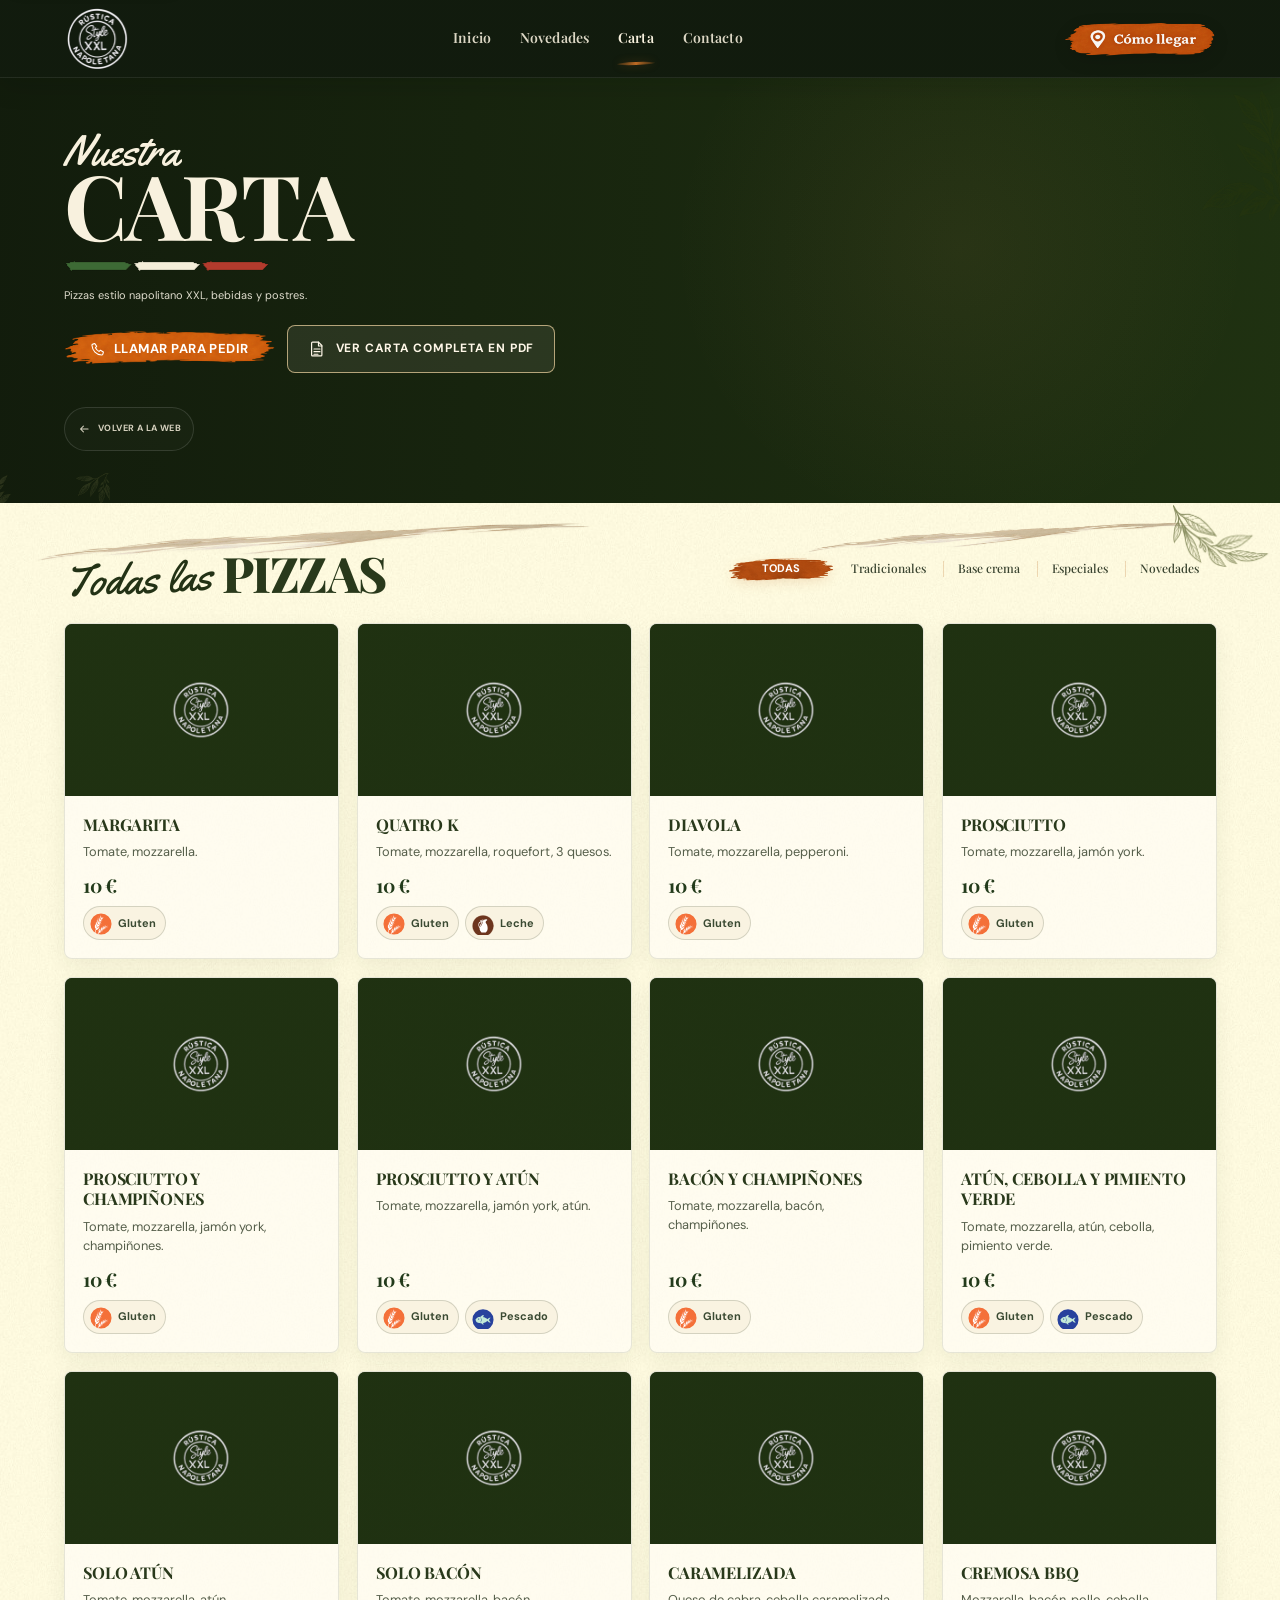
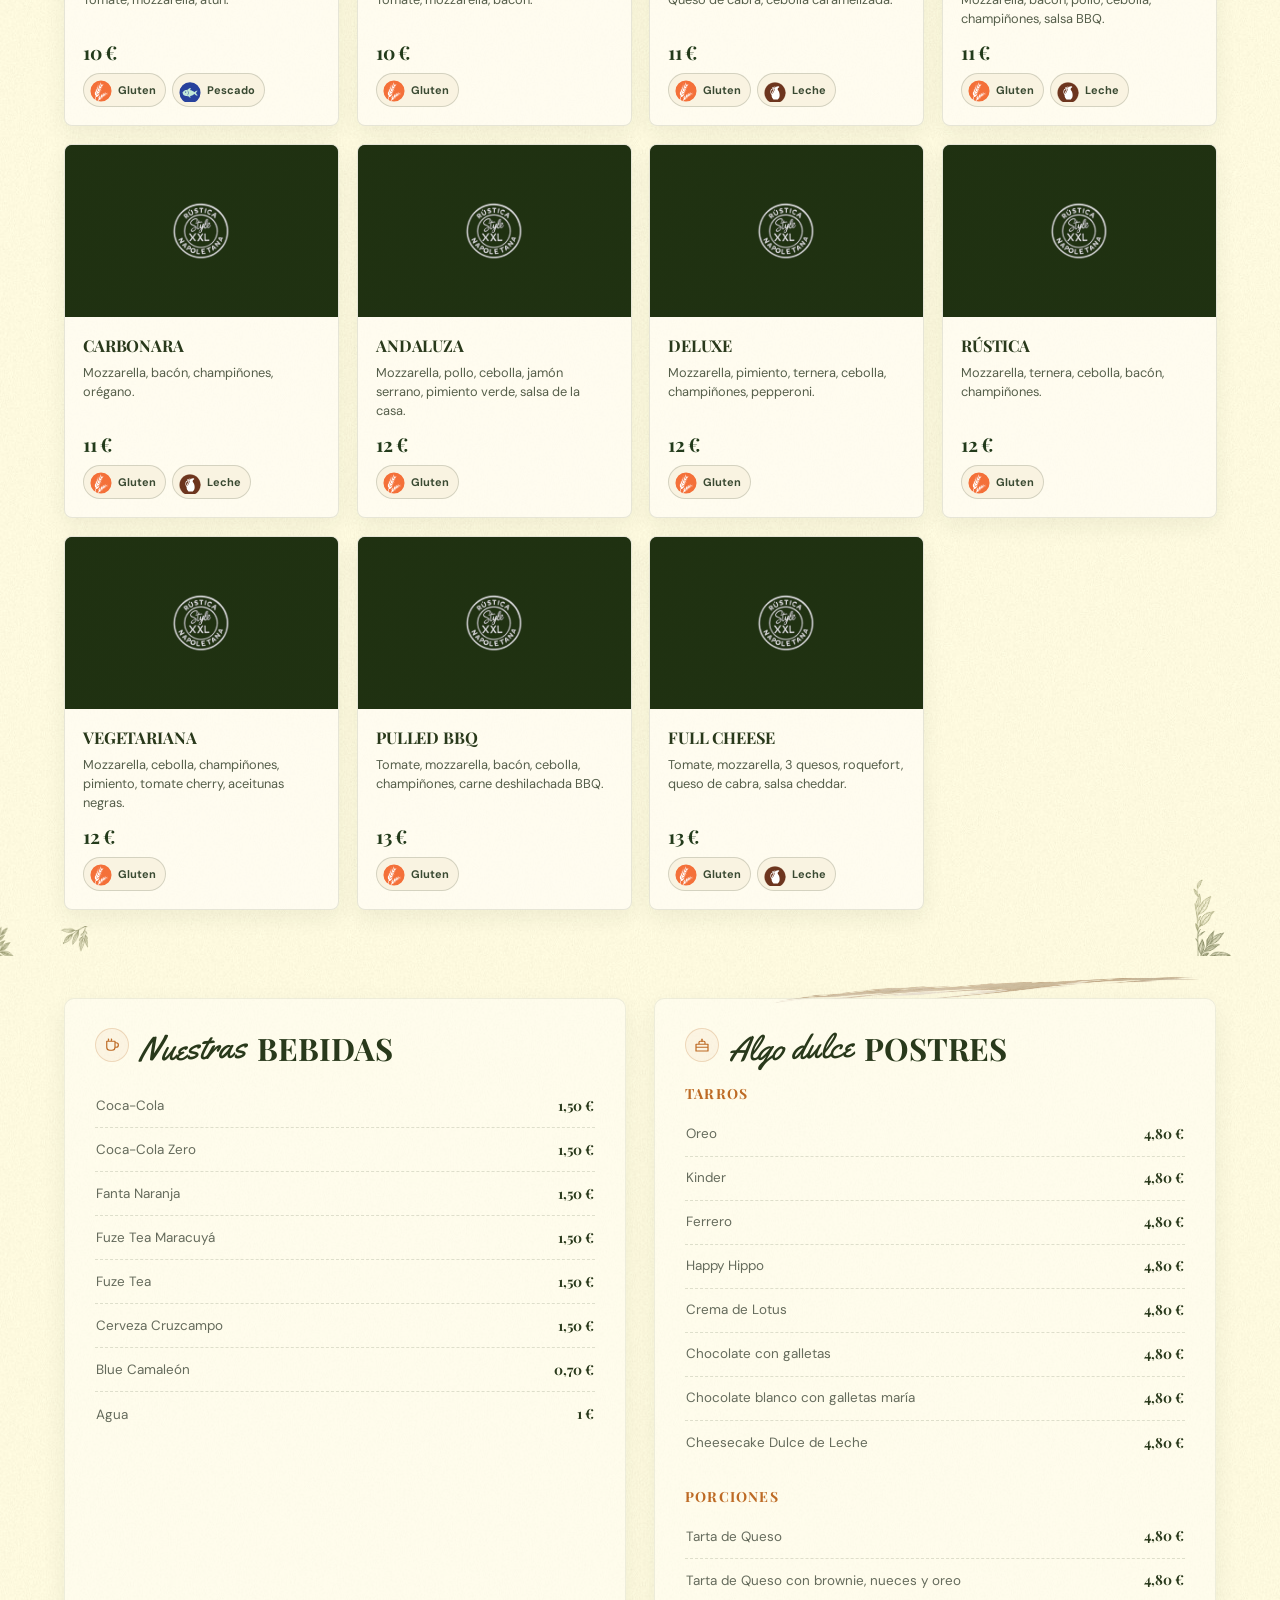
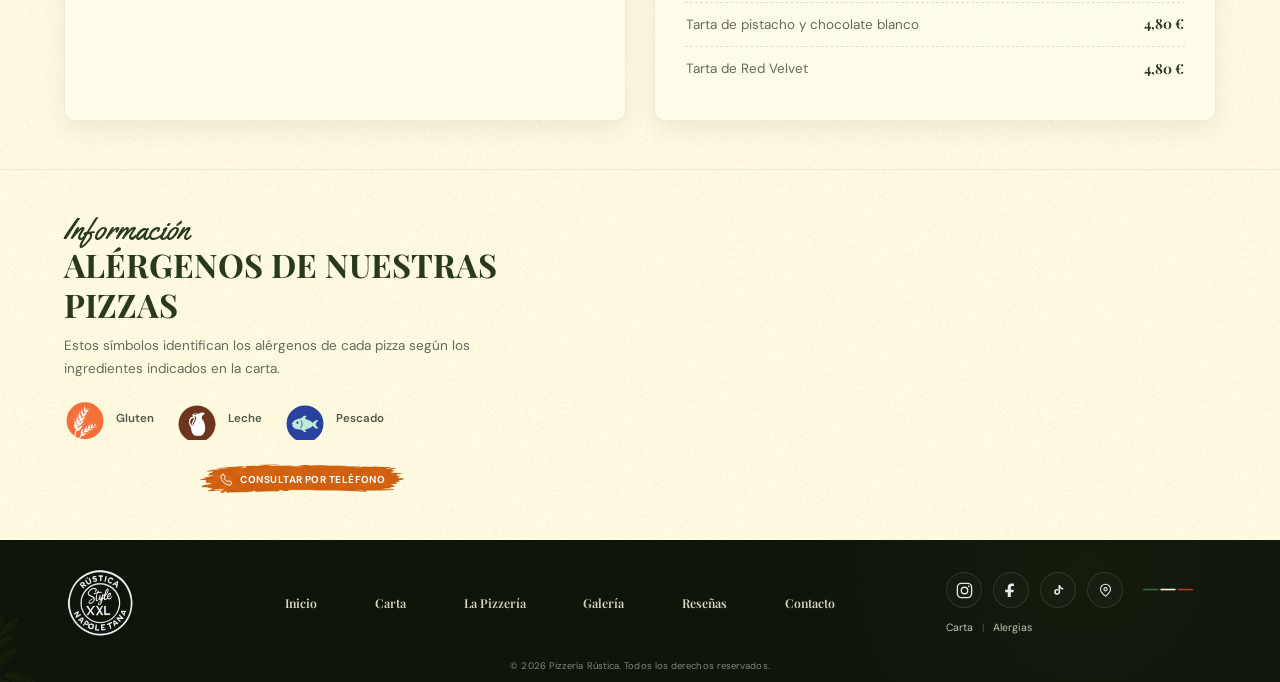
==== commit 8c0106c8: "indexacion y pwa" ====
--- a/carta.html
+++ b/carta.html
@@ -4,6 +4,10 @@
   <meta charset="utf-8">
   <meta name="viewport" content="width=device-width, initial-scale=1">
   <meta name="theme-color" content="#18240f">
+  <meta name="apple-mobile-web-app-capable" content="yes">
+  <meta name="apple-mobile-web-app-status-bar-style" content="black-translucent">
+  <meta name="apple-mobile-web-app-title" content="Rústica">
+  <link rel="manifest" href="manifest.webmanifest">
 
   <meta
     name="description"
@@ -12,10 +16,10 @@
 
   <title>Carta | Pizzería Rústica Napoletana Style XXL</title>
   <link rel="icon" href="favicon.ico" sizes="any">
-  <link rel="icon" type="image/png" sizes="512x512" href="favicon-512.png">
-  <link rel="icon" type="image/png" sizes="32x32" href="favicon-32x32.png">
-  <link rel="icon" type="image/png" sizes="16x16" href="favicon-16x16.png">
-  <link rel="apple-touch-icon" sizes="180x180" href="apple-touch-icon.png">
+  <link rel="icon" type="image/png" sizes="512x512" href="assets/icons/favicon-512.png">
+  <link rel="icon" type="image/png" sizes="32x32" href="assets/icons/favicon-32x32.png">
+  <link rel="icon" type="image/png" sizes="16x16" href="assets/icons/favicon-16x16.png">
+  <link rel="apple-touch-icon" sizes="180x180" href="assets/icons/apple-touch-icon.png">
 
   <link rel="preconnect" href="https://fonts.googleapis.com">
   <link rel="preconnect" href="https://fonts.gstatic.com" crossorigin>
@@ -25,7 +29,7 @@
     rel="stylesheet"
   >
 
-  <link rel="stylesheet" href="style.css">
+  <link rel="stylesheet" href="assets/css/style.css">
 
 </head>
 
@@ -42,7 +46,7 @@
       <img
         class="logo"
         width="68" height="68"
-        src="assets/logorustica.png"
+        src="assets/images/logorustica.png"
         alt="Pizzería Rústica Napoletana Style XXL"
       >
     </a>
@@ -54,7 +58,7 @@
       aria-expanded="false"
       aria-controls="main-nav"
     >
-      <svg class="ui-icon menu-icon" aria-hidden="true" focusable="false"><use href="assets/ui-icons.svg#icon-menu"></use></svg>
+      <svg class="ui-icon menu-icon" aria-hidden="true" focusable="false"><use href="assets/icons/ui-icons.svg#icon-menu"></use></svg>
     </button>
 
     <nav
@@ -69,7 +73,7 @@
     </nav>
 
     <a class="brush-btn header-location hero-location-btn header-call" href="tel:+34603678738" aria-label="Llamar a Pizzería Rústica al 603 67 87 38">
-      <svg class="ui-icon btn-icon" aria-hidden="true" focusable="false"><use href="assets/ui-icons.svg#icon-phone"></use></svg>
+      <svg class="ui-icon btn-icon" aria-hidden="true" focusable="false"><use href="assets/icons/ui-icons.svg#icon-phone"></use></svg>
       LLAMAR AHORA
     </a>
 
@@ -91,17 +95,17 @@
 
         <div class="carta-hero-actions">
           <a class="brush-btn carta-call-primary" href="tel:+34603678738">
-            <svg class="ui-icon btn-icon" aria-hidden="true" focusable="false"><use href="assets/ui-icons.svg#icon-phone"></use></svg>
+            <svg class="ui-icon btn-icon" aria-hidden="true" focusable="false"><use href="assets/icons/ui-icons.svg#icon-phone"></use></svg>
             LLAMAR PARA PEDIR
           </a>
           <a class="rustica-cta rustica-cta--pdf-dark" href="documentos/Carta_Rustica_Completa_A5.pdf" target="_blank" rel="noopener noreferrer" aria-label="Ver carta completa en PDF (abre otra pestaña)">
-            <svg class="ui-icon" aria-hidden="true" focusable="false"><use href="assets/ui-icons.svg#icon-file-text"></use></svg>
+            <svg class="ui-icon" aria-hidden="true" focusable="false"><use href="assets/icons/ui-icons.svg#icon-file-text"></use></svg>
             <span>VER CARTA COMPLETA EN PDF</span>
           </a>
         </div>
 
         <a class="carta-back-home" href="index.html#pizzas">
-          <svg class="ui-icon btn-icon" aria-hidden="true" focusable="false"><use href="assets/ui-icons.svg#icon-arrow-left"></use></svg> Volver a la web
+          <svg class="ui-icon btn-icon" aria-hidden="true" focusable="false"><use href="assets/icons/ui-icons.svg#icon-arrow-left"></use></svg> Volver a la web
         </a>
       </div>
     </section>
@@ -156,7 +160,7 @@
       <article class="carta-list-card">
 
         <div class="carta-list-heading">
-          <span class="carta-section-icon" aria-hidden="true"><svg class="ui-icon"><use href="assets/ui-icons.svg#icon-cup"></use></svg></span>
+          <span class="carta-section-icon" aria-hidden="true"><svg class="ui-icon"><use href="assets/icons/ui-icons.svg#icon-cup"></use></svg></span>
           <span class="script">Nuestras</span>
           <h2>BEBIDAS</h2>
         </div>
@@ -172,7 +176,7 @@
       <article class="carta-list-card">
 
         <div class="carta-list-heading">
-          <span class="carta-section-icon" aria-hidden="true"><svg class="ui-icon"><use href="assets/ui-icons.svg#icon-cake"></use></svg></span>
+          <span class="carta-section-icon" aria-hidden="true"><svg class="ui-icon"><use href="assets/icons/ui-icons.svg#icon-cake"></use></svg></span>
           <span class="script">Algo dulce</span>
           <h2>POSTRES</h2>
         </div>
@@ -206,7 +210,7 @@
         <div id="allergen-legend" class="allergen-legend" aria-label="Leyenda de alérgenos"></div>
       <div class="allergen-contact">
         <a class="brush-btn" href="tel:+34603678738">
-          <svg class="ui-icon btn-icon" aria-hidden="true" focusable="false"><use href="assets/ui-icons.svg#icon-phone"></use></svg>
+          <svg class="ui-icon btn-icon" aria-hidden="true" focusable="false"><use href="assets/icons/ui-icons.svg#icon-phone"></use></svg>
           CONSULTAR POR TELÉFONO
         </a>
       </div>
@@ -219,7 +223,7 @@
     <div class="footer-brand">
       <a href="index.html#inicio" aria-label="Volver al inicio">
         <img
-          src="assets/logorustica.png"
+          src="assets/images/logorustica.png"
           alt="Rústica Napoletana Style XXL"
         >
       </a>
@@ -243,16 +247,16 @@
 
       <div class="footer-social" aria-label="Redes sociales">
         <a class="social-icon instagram" href="https://www.instagram.com/rusticanapoletanastylexxl/" target="_blank" rel="noopener noreferrer" aria-label="Instagram de Pizzería Rústica" title="Instagram">
-          <svg class="ui-icon" aria-hidden="true" focusable="false"><use href="assets/ui-icons.svg#icon-instagram"></use></svg>
+          <svg class="ui-icon" aria-hidden="true" focusable="false"><use href="assets/icons/ui-icons.svg#icon-instagram"></use></svg>
         </a>
         <a class="social-icon facebook" href="https://www.facebook.com/profile.php?id=61574863953987&mibextid=wwXIfr&rdid=zs8juwAtOFa4R2EN&share_url=https%3A%2F%2Fwww.facebook.com%2Fshare%2F1CR8Ay4qjy%2F%3Fmibextid%3DwwXIfr" target="_blank" rel="noopener noreferrer" aria-label="Facebook de Pizzería Rústica" title="Facebook">
-          <svg class="ui-icon" aria-hidden="true" focusable="false"><use href="assets/ui-icons.svg#icon-facebook"></use></svg>
+          <svg class="ui-icon" aria-hidden="true" focusable="false"><use href="assets/icons/ui-icons.svg#icon-facebook"></use></svg>
         </a>
         <a class="social-icon tiktok" href="https://www.tiktok.com/@rusticanapoletana" target="_blank" rel="noopener noreferrer" aria-label="TikTok de Pizzería Rústica" title="TikTok">
-          <svg class="ui-icon" aria-hidden="true" focusable="false"><use href="assets/ui-icons.svg#icon-tiktok"></use></svg>
+          <svg class="ui-icon" aria-hidden="true" focusable="false"><use href="assets/icons/ui-icons.svg#icon-tiktok"></use></svg>
         </a>
         <a class="social-icon maps-icon" href="https://www.google.com/maps/search/?api=1&amp;query=Pizzer%C3%ADa%20Rustica%20Napoletana%20Style%20XXL%20Lora%20del%20R%C3%ADo&amp;query_place_id=ChIJ_e6LOQDvEg0RnpeNVBLz2Lw" target="_blank" rel="noopener noreferrer" aria-label="Pizzería Rústica en Google Maps" title="Google Maps">
-          <svg class="ui-icon" aria-hidden="true" focusable="false"><use href="assets/ui-icons.svg#icon-map-pin"></use></svg>
+          <svg class="ui-icon" aria-hidden="true" focusable="false"><use href="assets/icons/ui-icons.svg#icon-map-pin"></use></svg>
         </a>
         <span class="footer-italy" aria-hidden="true"></span>
       </div>
@@ -275,10 +279,11 @@
 
 
   <a class="mobile-phone-cta" href="tel:+34603678738" aria-label="Llamar al 603 67 87 38">
-    <svg class="ui-icon btn-icon" aria-hidden="true" focusable="false"><use href="assets/ui-icons.svg#icon-phone"></use></svg>
+    <svg class="ui-icon btn-icon" aria-hidden="true" focusable="false"><use href="assets/icons/ui-icons.svg#icon-phone"></use></svg>
     LLAMAR PARA PEDIR · 603 67 87 38
   </a>
-  <script src="carta.js" defer></script>
-
+  <script src="assets/js/carta.js" defer></script>
+
+  <script src="assets/js/pwa.js" defer></script>
 </body>
 </html>
--- a/assets/css/style.css
+++ b/assets/css/style.css
@@ -0,0 +1,10981 @@
+/* RÚSTICA · Hoja de estilos unificada — diseño original + ajustes responsive.
+   Orden de reglas preservado; no borrar las reglas finales para móviles. */
+
+
+/* ======================================================================
+   RÚSTICA — MÓDULO: style.css
+   ====================================================================== */
+/* =========================================================
+
+   PIZZERÍA RÚSTICA — STYLE.CSS FINAL
+
+   Compatible con el HTML actual y rustica-assets-final.zip
+
+   ========================================================= */
+
+
+
+:root {
+
+  --green: #283618;
+
+  --green-dark: #18240f;
+
+  --green-deep: #101a0b;
+
+
+
+  --cream: #f7f0dd;
+
+  --paper: #f6efdc;
+
+
+
+  --orange: #bc6c25;
+
+  --orange-light: #dda15e;
+
+
+
+  --ink: #1e2119;
+
+  --muted: #676b5b;
+
+  --white: #fffdf5;
+
+
+
+  --page: 4.5%;
+
+  --content: 1180px;
+
+
+
+  --shadow: 0 5px 15px rgba(31, 38, 22, 0.10);
+
+}
+
+
+
+
+
+/* =========================================================
+
+   RESET
+
+   ========================================================= */
+
+
+
+*,
+
+*::before,
+
+*::after {
+
+  box-sizing: border-box;
+
+}
+
+
+
+html {
+
+  scroll-behavior: smooth;
+
+  scroll-padding-top: 76px;
+
+}
+
+
+
+body,
+
+h1,
+
+h2,
+
+h3,
+
+p {
+
+  margin: 0;
+
+}
+
+
+
+body {
+
+  min-width: 320px;
+
+  overflow-x: hidden;
+
+
+
+  background: var(--paper);
+
+  color: var(--ink);
+
+
+
+  font-family: "DM Sans", Arial, sans-serif;
+
+  font-size: 14px;
+
+  line-height: 1.45;
+
+}
+
+
+
+img {
+
+  display: block;
+
+  max-width: 100%;
+
+}
+
+
+
+a {
+
+  color: inherit;
+
+  text-decoration: none;
+
+}
+
+
+
+button,
+
+input,
+
+textarea,
+
+select {
+
+  font: inherit;
+
+}
+
+
+
+button {
+
+  padding: 0;
+
+  border: 0;
+
+  background: transparent;
+
+  cursor: pointer;
+
+}
+
+
+
+address {
+
+  font-style: normal;
+
+}
+
+
+
+::selection {
+
+  background: var(--orange);
+
+  color: #fff;
+
+}
+
+
+
+
+
+/* =========================================================
+
+   TIPOGRAFÍA
+
+   ========================================================= */
+
+
+
+h1,
+
+h2,
+
+h3 {
+
+  font-family: "Playfair Display", Georgia, serif;
+
+}
+
+
+
+.script {
+
+  font-family: "Yellowtail", cursive;
+
+  font-weight: 400;
+
+}
+
+
+
+.olive {
+
+  color: var(--green);
+
+}
+
+
+
+.cream {
+
+  color: var(--cream);
+
+}
+
+
+
+
+
+/* =========================================================
+
+   PAPEL / TEXTURA
+
+   ========================================================= */
+
+
+
+.paper,
+
+.pizzas,
+
+.local,
+
+.contact {
+
+  position: relative;
+
+
+
+  background-color: var(--paper);
+
+  background-image:
+
+    url("../images/paper-texture.jpg");
+
+
+
+  background-repeat: repeat;
+
+  background-position: center;
+
+  background-size: 512px 512px;
+
+}
+
+
+
+
+
+/* =========================================================
+
+   BOTONES
+
+   ========================================================= */
+
+
+
+.brush-btn {
+
+  display: inline-flex;
+
+  align-items: center;
+
+  justify-content: center;
+
+  gap: 8px;
+
+
+
+  padding: 0;
+
+
+
+  color: #fff;
+
+
+
+  font-size: 9px;
+
+  font-weight: 700;
+
+  line-height: 1;
+
+  letter-spacing: 0.45px;
+
+  text-transform: uppercase;
+
+
+
+  background-repeat: no-repeat;
+
+  background-position: center;
+
+  background-size: contain;
+
+
+
+  transition:
+
+    transform 0.2s ease,
+
+    filter 0.2s ease;
+
+}
+
+
+
+.brush-btn:hover {
+
+  transform: translateY(-1px);
+
+  filter: brightness(1.05);
+
+}
+
+
+
+.outline-btn,
+
+.outline-dark,
+
+.outline-light {
+
+  display: inline-flex;
+
+  align-items: center;
+
+  justify-content: center;
+
+  gap: 8px;
+
+
+
+  min-height: 34px;
+
+  padding: 0 18px;
+
+
+
+  border: 1px solid currentColor;
+
+  border-radius: 999px;
+
+
+
+  font-size: 9px;
+
+  font-weight: 700;
+
+  letter-spacing: 0.35px;
+
+  text-transform: uppercase;
+
+
+
+  transition:
+
+    background 0.2s ease,
+
+    color 0.2s ease,
+
+    border-color 0.2s ease;
+
+}
+
+
+
+.outline-btn,
+
+.outline-light {
+
+  color: #fff;
+
+}
+
+
+
+.outline-dark {
+
+  color: var(--orange);
+
+}
+
+
+
+.outline-btn:hover,
+
+.outline-light:hover {
+
+  background: rgba(255,255,255,.08);
+
+}
+
+
+
+.outline-dark:hover {
+
+  background: var(--orange);
+
+  border-color: var(--orange);
+
+  color: #fff;
+
+}
+
+
+
+
+
+/* =========================================================
+
+   HEADER
+
+   ========================================================= */
+
+
+
+.topbar {
+
+  position: sticky;
+
+  top: 0;
+
+  z-index: 100;
+
+
+
+  height: 76px;
+
+  padding: 0 7%;
+
+
+
+  display: flex;
+
+  align-items: center;
+
+  gap: 28px;
+
+
+
+  background:
+
+    linear-gradient(
+
+      rgba(24,36,15,.97),
+
+      rgba(24,36,15,.97)
+
+    ),
+
+    url("../images/green-texture.jpg") center / 512px 512px repeat;
+
+
+
+  color: var(--cream);
+
+
+
+  border-bottom: 1px solid rgba(254,250,224,.13);
+
+}
+
+
+
+.brand,
+
+.brand-logo {
+
+  flex: 0 0 auto;
+
+
+
+  display: flex;
+
+  align-items: center;
+
+}
+
+
+
+.logo {
+
+  width: 66px;
+
+  height: 66px;
+
+
+
+  object-fit: contain;
+
+}
+
+
+
+.hamb {
+
+  display: none;
+
+
+
+  margin-left: auto;
+
+
+
+  color: #fff;
+
+  font-size: 24px;
+
+}
+
+
+
+.main-nav,
+
+.topbar nav {
+
+  height: 100%;
+
+  margin: 0 auto;
+
+
+
+  display: flex;
+
+  align-items: center;
+
+  justify-content: center;
+
+  gap: 29px;
+
+}
+
+
+
+.main-nav a,
+
+.topbar nav a {
+
+  position: relative;
+
+
+
+  height: 100%;
+
+
+
+  display: inline-flex;
+
+  align-items: center;
+
+
+
+  color: var(--cream);
+
+
+
+  font-family: "Playfair Display", Georgia, serif;
+
+  font-size: 13px;
+
+  font-weight: 600;
+
+}
+
+
+
+.main-nav a:hover,
+
+.topbar nav a:hover {
+
+  color: #fff;
+
+}
+
+
+
+.main-nav a.active::after,
+
+.topbar nav a.active::after {
+
+  content: "";
+
+
+
+  position: absolute;
+
+  left: 50%;
+
+  bottom: 11px;
+
+
+
+  width: 41px;
+
+  height: 4px;
+
+
+
+  background: var(--orange);
+
+  border-radius: 50%;
+
+
+
+  transform:
+
+    translateX(-50%)
+
+    rotate(-2deg);
+
+}
+
+
+
+
+
+/* botón naranja de cabecera:
+
+   el asset YA lleva icono + texto */
+
+
+
+.header-location,
+
+.hero-location-btn {
+
+  flex: 0 0 auto;
+
+
+
+  width: 148px;
+
+  height: 40px;
+
+
+
+  overflow: hidden;
+
+
+
+  background:
+
+    url("../images/brush-orange-location.png")
+
+    center / contain
+
+    no-repeat;
+
+
+
+  color: transparent !important;
+
+  font-size: 0 !important;
+
+  text-shadow: none !important;
+
+}
+
+
+
+.header-location *,
+
+.hero-location-btn * {
+
+  visibility: hidden;
+
+}
+
+
+
+
+
+/* =========================================================
+
+   HERO
+
+   ========================================================= */
+
+
+
+.hero {
+
+  position: relative;
+
+
+
+  min-height: 468px;
+
+  overflow: hidden;
+
+
+
+  padding-inline:
+
+    max(
+
+      var(--page),
+
+      calc((100vw - var(--content)) / 2)
+
+    );
+
+
+
+  background:
+
+    linear-gradient(
+
+      90deg,
+
+      rgba(22,35,12,.96) 0%,
+
+      rgba(26,42,14,.94) 35%,
+
+      rgba(28,42,15,.52) 47%,
+
+      rgba(28,42,15,.12) 57%,
+
+      rgba(28,42,15,0) 63%
+
+    ),
+
+    url("../images/hero-pizza.jpg")
+
+    right center / 60.2% 100%
+
+    no-repeat,
+
+    url("../images/green-texture.jpg")
+
+    center / 512px 512px
+
+    repeat;
+
+
+
+  color: var(--cream);
+
+
+
+  border-bottom: 1px solid rgba(255,250,230,.06);
+
+}
+
+
+
+.hero-content {
+
+  position: relative;
+
+  z-index: 4;
+
+
+
+  width: 44%;
+
+  min-height: 468px;
+
+
+
+  display: flex;
+
+  flex-direction: column;
+
+  align-items: flex-start;
+
+  justify-content: center;
+
+
+
+  padding: 58px 0;
+
+}
+
+
+
+
+
+/* hojas hero */
+
+
+
+.hero-leaf,
+
+.hero-leaf-left {
+
+  position: absolute;
+
+  z-index: 3;
+
+
+
+  left: -14px;
+
+  top: 6px;
+
+
+
+  width: 116px;
+
+
+
+  opacity: .34;
+
+
+
+  pointer-events: none;
+
+}
+
+
+
+.hero::before {
+
+  content: "";
+
+
+
+  position: absolute;
+
+  z-index: 3;
+
+
+
+  left: -12px;
+
+  bottom: -8px;
+
+
+
+  width: 105px;
+
+  height: 90px;
+
+
+
+  background:
+
+    url("../images/leaf-hero-bottom-left.png")
+
+    left bottom / contain
+
+    no-repeat;
+
+
+
+  opacity: .34;
+
+
+
+  pointer-events: none;
+
+}
+
+
+
+
+
+/* títulos hero */
+
+
+
+.kicker,
+
+.hero-kicker {
+
+  margin-bottom: 6px;
+
+
+
+  color: var(--orange);
+
+
+
+  font-size: 16px;
+
+  font-weight: 800;
+
+  letter-spacing: 7px;
+
+
+
+  text-transform: uppercase;
+
+}
+
+
+
+.hero h1 {
+
+  color: var(--cream);
+
+
+
+  font-size:
+
+    clamp(
+
+      68px,
+
+      6.4vw,
+
+      82px
+
+    );
+
+
+
+  font-weight: 800;
+
+  line-height: .85;
+
+  letter-spacing: -3px;
+
+}
+
+
+
+.hero h2 {
+
+  margin-top: 8px;
+
+
+
+  color: var(--cream);
+
+
+
+  font-size: 18px;
+
+  line-height: 1;
+
+  letter-spacing: 1.1px;
+
+}
+
+
+
+
+
+/* franja italiana */
+
+
+
+.italy-line {
+
+  width: 195px;
+
+  height: 13px;
+
+
+
+  margin: 13px 0 16px;
+
+
+
+  background:
+
+    url("../images/italy-brush.png")
+
+    left center / contain
+
+    no-repeat;
+
+}
+
+
+
+.italy-line i,
+
+.italy-line b,
+
+.italy-line em {
+
+  display: none;
+
+}
+
+
+
+
+
+/* frase */
+
+
+
+.hero-script,
+
+.hero .script {
+
+  margin-bottom: 24px;
+
+
+
+  color: #fff;
+
+
+
+  font-family: "Yellowtail", cursive;
+
+  font-size: 27px;
+
+  line-height: 1.08;
+
+}
+
+
+
+
+
+/* botones hero */
+
+
+
+.hero-buttons,
+
+.hero-actions {
+
+  display: flex;
+
+  align-items: center;
+
+
+
+  gap: 16px;
+
+
+
+  flex-wrap: wrap;
+
+}
+
+
+
+.hero-buttons .brush-btn,
+
+.hero-cta {
+
+  width: 224px;
+
+  height: 52px;
+
+
+
+  min-width: 224px;
+
+
+
+  background:
+
+    url("../images/brush-orange-hero.png")
+
+    center / contain
+
+    no-repeat;
+
+
+
+  font-size: 10px;
+
+}
+
+
+
+.hero-cta strong {
+
+  font-size: 17px;
+
+  line-height: 1;
+
+}
+
+
+
+.hero-map-btn,
+
+.outline-btn {
+
+  min-width: 158px;
+
+  height: 44px;
+
+
+
+  padding: 0 22px;
+
+
+
+  border-color: rgba(255,255,255,.84);
+
+
+
+  color: #fff;
+
+
+
+  font-size: 10px;
+
+}
+
+
+
+
+
+/* hero-pizza.jpg ya contiene el sello del diseño */
+
+
+
+.hero-badge {
+
+  display: none !important;
+
+}
+
+
+
+
+
+/* =========================================================
+
+   PIZZAS
+
+   ========================================================= */
+
+
+
+.pizzas {
+
+  overflow: hidden;
+
+
+
+  padding:
+
+    27px
+
+    max(
+
+      var(--page),
+
+      calc((100vw - var(--content)) / 2)
+
+    )
+
+    28px;
+
+
+
+  background-image:
+
+    url("../images/paper-stroke.png"),
+
+    url("../images/paper-stroke.png"),
+
+    url("../images/paper-texture.jpg");
+
+
+
+  background-repeat:
+
+    no-repeat,
+
+    no-repeat,
+
+    repeat;
+
+
+
+  background-position:
+
+    left 4.5% top 10px,
+
+    right 8% top 12px,
+
+    center;
+
+
+
+  background-size:
+
+    43% 46px,
+
+    31% 38px,
+
+    512px 512px;
+
+}
+
+
+
+
+
+/* hojas */
+
+
+
+.pizzas::before {
+
+  content: "";
+
+
+
+  position: absolute;
+
+  z-index: 1;
+
+
+
+  right: -5px;
+
+  top: 2px;
+
+
+
+  width: 112px;
+
+  height: 104px;
+
+
+
+  background:
+
+    url("../images/leaf-cream-top-right.png")
+
+    right top / contain
+
+    no-repeat;
+
+
+
+  opacity: .76;
+
+
+
+  pointer-events: none;
+
+}
+
+
+
+.pizzas::after {
+
+  content: "";
+
+
+
+  position: absolute;
+
+  z-index: 1;
+
+
+
+  left: -6px;
+
+  bottom: -3px;
+
+
+
+  width: 94px;
+
+  height: 72px;
+
+
+
+  background:
+
+    url("../images/leaf-cream-bottom-left.png")
+
+    left bottom / contain
+
+    no-repeat;
+
+
+
+  opacity: .76;
+
+
+
+  pointer-events: none;
+
+}
+
+
+
+
+
+/* cabecera pizzas */
+
+
+
+.section-head {
+
+  position: relative;
+
+  z-index: 2;
+
+
+
+  display: flex;
+
+  align-items: flex-end;
+
+  justify-content: space-between;
+
+
+
+  gap: 22px;
+
+
+
+  margin-bottom: 18px;
+
+}
+
+
+
+.section-title {
+
+  display: flex;
+
+  align-items: flex-end;
+
+
+
+  gap: 12px;
+
+
+
+  white-space: nowrap;
+
+}
+
+
+
+.section-title .script {
+
+  display: inline-block;
+
+
+
+  color: #233215;
+
+
+
+  font-family: "Yellowtail", cursive;
+
+  font-size: 40px;
+
+  line-height: .82;
+
+
+
+  transform:
+
+    rotate(-2.6deg)
+
+    translateY(2px);
+
+}
+
+
+
+.section-head h2 {
+
+  color: var(--green);
+
+
+
+  font-size: 46px;
+
+  font-weight: 800;
+
+  line-height: .88;
+
+  letter-spacing: -1.2px;
+
+}
+
+
+
+
+
+/* filtros */
+
+
+
+.tabs {
+
+  position: relative;
+
+  z-index: 2;
+
+
+
+  display: flex;
+
+  align-items: center;
+
+  justify-content: flex-end;
+
+
+
+  gap: 0;
+
+
+
+  flex-wrap: wrap;
+
+
+
+  padding-bottom: 4px;
+
+}
+
+
+
+.tabs button {
+
+  position: relative;
+
+
+
+  min-height: 31px;
+
+
+
+  padding: 6px 17px;
+
+
+
+  color: #39432f;
+
+
+
+  font-family: "Playfair Display", Georgia, serif;
+
+  font-size: 10px;
+
+  font-weight: 500;
+
+  line-height: 1;
+
+}
+
+
+
+.tabs button + button::before {
+
+  content: "";
+
+
+
+  position: absolute;
+
+
+
+  left: 0;
+
+  top: 50%;
+
+
+
+  width: 1px;
+
+  height: 16px;
+
+
+
+  transform: translateY(-50%);
+
+
+
+  background: rgba(188,108,37,.33);
+
+}
+
+
+
+.tabs .selected {
+
+  width: 102px;
+
+  height: 38px;
+
+
+
+  padding: 0;
+
+
+
+  background:
+
+    url("../images/brush-orange-tab.png")
+
+    center / contain
+
+    no-repeat;
+
+
+
+  color: #fff;
+
+
+
+  font-family: "DM Sans", Arial, sans-serif;
+
+  font-size: 9px;
+
+  font-weight: 700;
+
+}
+
+
+
+.tabs .selected + button::before {
+
+  display: none;
+
+}
+
+
+
+
+
+/* grid */
+
+
+
+.pizza-grid {
+
+  position: relative;
+
+  z-index: 2;
+
+
+
+  display: grid;
+
+
+
+  grid-template-columns:
+
+    repeat(
+
+      5,
+
+      minmax(0,1fr)
+
+    );
+
+
+
+  gap: 12px;
+
+}
+
+
+
+.pizza-grid::after {
+
+  content: "";
+
+
+
+  position: absolute;
+
+
+
+  right: -20px;
+
+  bottom: -58px;
+
+
+
+  width: 78px;
+
+  height: 92px;
+
+
+
+  background:
+
+    url("../images/leaf-cream-bottom-right.png")
+
+    right bottom / contain
+
+    no-repeat;
+
+
+
+  opacity: .72;
+
+
+
+  pointer-events: none;
+
+}
+
+
+
+
+
+/* tarjeta */
+
+
+
+.pizza-card {
+
+  min-width: 0;
+
+  overflow: hidden;
+
+
+
+  background: rgba(248,242,223,.91);
+
+
+
+  border: 1px solid rgba(40,54,24,.05);
+
+  border-radius: 5px;
+
+
+
+  box-shadow: var(--shadow);
+
+}
+
+
+
+.pizza-card > img {
+
+  width: 100%;
+
+  height: 126px;
+
+
+
+  object-fit: cover;
+
+}
+
+
+
+.pizza-card-body,
+
+.pizza-card > div {
+
+  padding: 10px 12px 11px;
+
+}
+
+
+
+.pizza-card h3 {
+
+  color: var(--green);
+
+
+
+  font-size: 12px;
+
+  line-height: 1.15;
+
+}
+
+
+
+.pizza-card p {
+
+  min-height: 39px;
+
+
+
+  margin-top: 5px;
+
+
+
+  color: var(--muted);
+
+
+
+  font-size: 9px;
+
+  line-height: 1.35;
+
+}
+
+
+
+.pizza-price,
+
+.pizza-card strong {
+
+  display: block;
+
+
+
+  margin-top: 8px;
+
+
+
+  color: var(--ink);
+
+
+
+  font-family: "Playfair Display", Georgia, serif;
+
+  font-size: 15px;
+
+  line-height: 1;
+
+}
+
+
+
+
+
+/* alérgenos */
+
+
+
+.allergens {
+
+  display: flex;
+
+  align-items: center;
+
+
+
+  gap: 5px;
+
+
+
+  margin-top: 8px;
+
+}
+
+
+
+.allergens > span:not(.card-arrow) {
+
+  width: 17px;
+
+  height: 17px;
+
+
+
+  display: inline-flex;
+
+  align-items: center;
+
+  justify-content: center;
+
+
+
+  border: 1px solid rgba(40,54,24,.50);
+
+  border-radius: 50%;
+
+
+
+  background: transparent;
+
+  color: var(--green);
+
+
+
+  font-size: 8px;
+
+  line-height: 1;
+
+}
+
+
+/* botón ver todas */
+
+
+
+.center-btn {
+
+  position: relative;
+
+  z-index: 2;
+
+
+
+  width: 192px;
+
+  height: 38px;
+
+
+
+  margin: 20px auto 0;
+
+
+
+  background:
+
+    url("../images/brush-orange-wide.png")
+
+    center / contain
+
+    no-repeat;
+
+
+
+  font-size: 8px;
+
+}
+
+
+
+
+
+/* =========================================================
+
+   PASIÓN / MASA
+
+   ========================================================= */
+
+
+
+.passion {
+
+  position: relative;
+
+
+
+  display: grid;
+
+
+
+  grid-template-columns:
+
+    45.5%
+
+    54.5%;
+
+
+
+  min-height: 248px;
+
+
+
+  overflow: hidden;
+
+
+
+  background: var(--green);
+
+}
+
+
+
+.passion-copy {
+
+  padding: 30px 5.5%;
+
+
+
+  color: var(--cream);
+
+
+
+  background:
+
+    linear-gradient(
+
+      rgba(32,49,18,.96),
+
+      rgba(32,49,18,.96)
+
+    ),
+
+    url("../images/green-texture.jpg")
+
+    center / 512px 512px
+
+    repeat;
+
+}
+
+
+
+.passion-copy .script {
+
+  display: block;
+
+
+
+  margin-bottom: -5px;
+
+
+
+  color: var(--cream);
+
+
+
+  font-family: "Yellowtail", cursive;
+
+  font-size: 31px;
+
+  line-height: 1;
+
+}
+
+
+
+.passion h2 {
+
+  color: var(--cream);
+
+
+
+  font-size: 29px;
+
+  line-height: 1;
+
+}
+
+
+
+.passion p {
+
+  max-width: 430px;
+
+
+
+  margin-top: 11px;
+
+
+
+  color: #dedbcc;
+
+
+
+  font-size: 10px;
+
+  line-height: 1.45;
+
+}
+
+
+
+
+
+/* tres características:
+
+   si el HTML todavía conserva “Horno de leña”, se oculta */
+
+
+
+.traits {
+
+  display: grid;
+
+  grid-template-columns: repeat(3,1fr);
+
+
+
+  max-width: 390px;
+
+
+
+  margin: 18px 0;
+
+}
+
+
+
+.trait:nth-child(n+4) {
+
+  display: none;
+
+}
+
+
+
+.trait {
+
+  position: relative;
+
+
+
+  min-height: 38px;
+
+
+
+  display: flex;
+
+  align-items: center;
+
+  justify-content: center;
+
+
+
+  gap: 7px;
+
+
+
+  padding: 0 8px;
+
+
+
+  color: #eee8d6;
+
+
+
+  font-size: 8px;
+
+  line-height: 1.2;
+
+  text-align: center;
+
+}
+
+
+
+.trait:not(:last-child)::after {
+
+  content: "";
+
+
+
+  position: absolute;
+
+
+
+  right: 0;
+
+  top: 3px;
+
+
+
+  width: 1px;
+
+  height: 31px;
+
+
+
+  background: rgba(255,255,255,.30);
+
+}
+
+
+
+.trait b {
+
+  width: 26px;
+
+  height: 26px;
+
+
+
+  display: flex;
+
+  align-items: center;
+
+  justify-content: center;
+
+
+
+  color: #fff;
+
+
+
+  font-size: 18px;
+
+  font-weight: 400;
+
+}
+
+
+
+.passion .brush-btn {
+
+  width: 132px;
+
+  height: 34px;
+
+
+
+  background:
+
+    url("../images/brush-orange-small.png")
+
+    center / contain
+
+    no-repeat;
+
+
+
+  font-size: 8px;
+
+}
+
+
+
+
+
+/* masa */
+
+
+
+.dough {
+
+  position: relative;
+
+
+
+  min-height: 248px;
+
+
+
+  background:
+
+    url("../images/masa-dough.jpg")
+
+    center / cover
+
+    no-repeat;
+
+}
+
+
+
+.dough-quote {
+
+  display: none;
+
+}
+
+
+
+
+
+/* =========================================================
+
+   LOCAL
+
+   ========================================================= */
+
+
+
+.local {
+
+  overflow: hidden;
+
+
+
+  display: grid;
+
+
+
+  grid-template-columns:
+
+    57%
+
+    43%;
+
+
+
+  align-items: center;
+
+
+
+  gap: 28px;
+
+
+
+  min-height: 176px;
+
+
+
+  padding: 13px var(--page);
+
+
+
+  background-image:
+
+    url("../images/paper-stroke.png"),
+
+    url("../images/paper-texture.jpg");
+
+
+
+  background-repeat:
+
+    no-repeat,
+
+    repeat;
+
+
+
+  background-position:
+
+    right 7% top 7px,
+
+    center;
+
+
+
+  background-size:
+
+    34% 30px,
+
+    512px 512px;
+
+}
+
+
+
+.local::after {
+
+  content: "";
+
+
+
+  position: absolute;
+
+
+
+  right: -2px;
+
+  bottom: -6px;
+
+
+
+  width: 104px;
+
+  height: 112px;
+
+
+
+  background:
+
+    url("../images/pizza-leaf-gold.png")
+
+    right bottom / contain
+
+    no-repeat;
+
+
+
+  opacity: .82;
+
+
+
+  pointer-events: none;
+
+}
+
+
+
+.local-photos {
+
+  position: relative;
+
+  z-index: 1;
+
+
+
+  display: grid;
+
+
+
+  grid-template-columns:
+
+    repeat(3,1fr);
+
+
+
+  gap: 5px;
+
+}
+
+
+
+.local-photos img {
+
+  width: 100%;
+
+  height: 150px;
+
+
+
+  object-fit: cover;
+
+}
+
+
+
+.local-copy {
+
+  position: relative;
+
+  z-index: 2;
+
+
+
+  padding-right: 80px;
+
+}
+
+
+
+.local-copy h2 {
+
+  color: var(--green);
+
+
+
+  font-size: 24px;
+
+  line-height: 1;
+
+}
+
+
+
+.local-copy p {
+
+  max-width: 440px;
+
+
+
+  margin-top: 10px;
+
+
+
+  color: var(--muted);
+
+
+
+  font-size: 10px;
+
+  line-height: 1.45;
+
+}
+
+
+
+.local-copy .outline-dark {
+
+  min-width: 112px;
+
+  height: 32px;
+
+
+
+  margin-top: 15px;
+
+}
+
+
+
+
+
+/* =========================================================
+
+   RESEÑAS
+
+   ========================================================= */
+
+
+
+.reviews {
+
+  position: relative;
+
+
+
+  display: grid;
+
+
+
+  grid-template-columns:
+
+    1.15fr
+
+    repeat(3,1fr);
+
+
+
+  gap: 18px;
+
+
+
+  min-height: 154px;
+
+
+
+  padding: 25px 5.5%;
+
+
+
+  color: #fff;
+
+
+
+  background:
+
+    linear-gradient(
+
+      rgba(31,49,17,.96),
+
+      rgba(31,49,17,.96)
+
+    ),
+
+    url("../images/green-texture.jpg")
+
+    center / 512px 512px
+
+    repeat;
+
+}
+
+
+
+.reviews::after {
+
+  content: "";
+
+
+
+  position: absolute;
+
+
+
+  right: -4px;
+
+  bottom: -2px;
+
+
+
+  width: 70px;
+
+  height: 82px;
+
+
+
+  background:
+
+    url("../images/leaf-cream-bottom-right.png")
+
+    right bottom / contain
+
+    no-repeat;
+
+
+
+  opacity: .18;
+
+
+
+  pointer-events: none;
+
+}
+
+
+
+.reviews-brand {
+
+  display: flex;
+
+  flex-direction: column;
+
+  align-items: flex-start;
+
+  justify-content: center;
+
+}
+
+
+
+.reviews h2 {
+
+  color: var(--cream);
+
+
+
+  font-family: Georgia, "Times New Roman", serif;
+
+  font-size: 21px;
+
+  font-weight: 400;
+
+  line-height: 1;
+
+}
+
+
+
+.google-rating {
+
+  display: flex;
+
+  align-items: center;
+
+
+
+  gap: 8px;
+
+
+
+  margin-top: 7px;
+
+}
+
+
+
+.google {
+
+  font-size: 21px;
+
+  font-weight: 700;
+
+
+
+  background:
+
+    linear-gradient(
+
+      90deg,
+
+      #4285f4,
+
+      #ea4335,
+
+      #fbbc05,
+
+      #34a853
+
+    );
+
+
+
+  -webkit-background-clip: text;
+
+  background-clip: text;
+
+
+
+  color: transparent;
+
+}
+
+
+
+.stars {
+
+  color: #f0a62c;
+
+
+
+  font-size: 10px;
+
+  letter-spacing: 1px;
+
+}
+
+
+
+.reviews-brand .outline-light {
+
+  min-width: 176px;
+
+  height: 32px;
+
+
+
+  margin-top: 13px;
+
+}
+
+
+
+.review-card {
+
+  min-height: 105px;
+
+
+
+  padding: 13px 14px 10px;
+
+
+
+  border: 1px solid rgba(255,255,255,.15);
+
+
+
+  background: rgba(255,255,255,.018);
+
+}
+
+
+
+.review-card .quote {
+
+  display: block;
+
+
+
+  color: var(--orange-light);
+
+
+
+  font-family: Georgia, serif;
+
+  font-size: 27px;
+
+  line-height: .8;
+
+}
+
+
+
+.review-card p {
+
+  margin-top: 5px;
+
+
+
+  color: #e8e4d7;
+
+
+
+  font-family: "Playfair Display", Georgia, serif;
+
+  font-size: 9px;
+
+  line-height: 1.4;
+
+}
+
+
+
+.review-card small {
+
+  display: block;
+
+
+
+  margin-top: 8px;
+
+
+
+  color: #adb2a1;
+
+
+
+  font-size: 8px;
+
+}
+
+
+
+
+
+/* =========================================================
+
+   CONTACTO
+
+   ========================================================= */
+
+
+
+.contact {
+
+  min-height: 132px;
+
+
+
+  overflow: hidden;
+
+
+
+  display: grid;
+
+
+
+  grid-template-columns:
+
+    1.05fr
+
+    1.05fr
+
+    1fr;
+
+
+
+  gap: 34px;
+
+
+
+  align-items: start;
+
+
+
+  padding:
+
+    18px
+
+    calc(5.5% + 205px)
+
+    18px
+
+    5.5%;
+
+
+
+  background-image:
+
+    url("../images/paper-stroke.png"),
+
+    url("../images/paper-texture.jpg");
+
+
+
+  background-repeat:
+
+    no-repeat,
+
+    repeat;
+
+
+
+  background-position:
+
+    left 7% top 10px,
+
+    center;
+
+
+
+  background-size:
+
+    35% 28px,
+
+    512px 512px;
+
+}
+
+
+
+
+
+/* hoja superior derecha */
+
+
+
+.contact::before {
+
+  content: "";
+
+
+
+  position: absolute;
+
+
+
+  right: -4px;
+
+  top: -3px;
+
+
+
+  width: 95px;
+
+  height: 88px;
+
+
+
+  background:
+
+    url("../images/leaf-cream-top-right.png")
+
+    right top / contain
+
+    no-repeat;
+
+
+
+  opacity: .68;
+
+
+
+  pointer-events: none;
+
+}
+
+
+
+
+
+/* “Pide tu pizza favorita” */
+
+
+
+.contact::after {
+
+  content: "Pide tu pizza\A favorita";
+
+
+
+  white-space: pre-line;
+
+
+
+  position: absolute;
+
+  right: 23px;
+
+  top: 16px;
+
+  z-index: 2;
+
+
+
+  width: 180px;
+
+  height: 102px;
+
+
+
+  padding:
+
+    21px
+
+    39px
+
+    0
+
+    15px;
+
+
+
+  color: #fff;
+
+
+
+  font-family: "Yellowtail", cursive;
+
+  font-size: 21px;
+
+  line-height: .95;
+
+  text-align: center;
+
+
+
+  background-image:
+
+    url("../images/pizza-leaf-gold.png"),
+
+    url("../images/brush-green-cta.png");
+
+
+
+  background-repeat:
+
+    no-repeat,
+
+    no-repeat;
+
+
+
+  background-position:
+
+    right 2px bottom 2px,
+
+    left 4px top 4px;
+
+
+
+  background-size:
+
+    55px auto,
+
+    154px 72px;
+
+
+
+  pointer-events: none;
+
+}
+
+
+
+
+
+/* columnas contacto */
+
+
+
+.contact-block {
+
+  position: relative;
+
+  z-index: 2;
+
+
+
+  display: grid;
+
+
+
+  grid-template-columns:
+
+    30px
+
+    1fr;
+
+
+
+  grid-template-rows:
+
+    auto
+
+    auto;
+
+
+
+  column-gap: 10px;
+
+
+
+  align-items: start;
+
+}
+
+
+
+.contact-block:not(:last-child)::after {
+
+  content: "";
+
+
+
+  position: absolute;
+
+
+
+  right: -17px;
+
+  top: 0;
+
+
+
+  width: 1px;
+
+  height: 93px;
+
+
+
+  background: rgba(40,54,24,.14);
+
+}
+
+
+
+.contact-block .icon,
+
+.icon {
+
+  grid-column: 1;
+
+  grid-row: 1 / 6;
+
+
+
+  margin: 0;
+
+
+
+  color: var(--orange);
+
+
+
+  font-size: 25px;
+
+  line-height: 1;
+
+}
+
+
+
+.contact h3 {
+
+  grid-column: 2;
+
+
+
+  margin: 0 0 5px;
+
+
+
+  color: var(--green);
+
+
+
+  font-size: 11px;
+
+  line-height: 1.1;
+
+}
+
+
+
+.contact address {
+
+  grid-column: 2;
+
+
+
+  color: var(--muted);
+
+
+
+  font-size: 9px;
+
+  line-height: 1.45;
+
+}
+
+
+
+.contact p {
+
+  grid-column: 2;
+
+
+
+  margin: 0;
+
+
+
+  color: var(--muted);
+
+
+
+  font-size: 9px;
+
+  line-height: 1.5;
+
+}
+
+
+
+.contact .outline-dark {
+
+  grid-column: 2;
+
+
+
+  width: max-content;
+
+
+
+  min-width: 112px;
+
+  height: 30px;
+
+
+
+  margin-top: 9px;
+
+
+
+  font-size: 8px;
+
+}
+
+
+
+.schedule {
+
+  grid-column: 2;
+
+
+
+  width: 100%;
+
+  max-width: 220px;
+
+}
+
+
+
+.schedule div {
+
+  display: flex;
+
+  justify-content: space-between;
+
+
+
+  gap: 14px;
+
+
+
+  color: var(--muted);
+
+
+
+  font-size: 8px;
+
+  line-height: 1.35;
+
+}
+
+
+
+.schedule strong {
+
+  color: var(--ink);
+
+  font-weight: 500;
+
+}
+
+
+
+.contact-whatsapp {
+
+  grid-column: 2;
+
+
+
+  width: max-content;
+
+
+
+  margin-top: 5px;
+
+
+
+  color: var(--orange);
+
+
+
+  font-size: 8px;
+
+  font-weight: 600;
+
+  text-transform: none;
+
+}
+
+
+
+
+
+/* =========================================================
+
+   FOOTER
+
+   ========================================================= */
+
+
+
+.site-footer,
+
+footer {
+
+  position: relative;
+
+
+
+  min-height: 88px;
+
+
+
+  overflow: hidden;
+
+
+
+  display: grid;
+
+
+
+  grid-template-columns:
+
+    100px
+
+    1fr
+
+    190px;
+
+
+
+  align-items: center;
+
+
+
+  gap: 22px;
+
+
+
+  padding:
+
+    10px
+
+    7%
+
+    16px;
+
+
+
+  color: #dadccd;
+
+
+
+  background:
+
+    linear-gradient(
+
+      rgba(16,26,11,.98),
+
+      rgba(16,26,11,.98)
+
+    ),
+
+    url("../images/green-texture.jpg")
+
+    center / 512px 512px
+
+    repeat;
+
+}
+
+
+
+.site-footer::before,
+
+footer::before {
+
+  content: "";
+
+
+
+  position: absolute;
+
+
+
+  left: -14px;
+
+  bottom: -13px;
+
+
+
+  width: 92px;
+
+  height: 104px;
+
+
+
+  background:
+
+    url("../images/leaf-decor-left.png")
+
+    left bottom / contain
+
+    no-repeat;
+
+
+
+  opacity: .38;
+
+
+
+  pointer-events: none;
+
+}
+
+
+
+.footer-brand {
+
+  position: relative;
+
+  z-index: 2;
+
+
+
+  display: flex;
+
+  justify-content: flex-start;
+
+}
+
+
+
+.footer-brand img {
+
+  width: 62px;
+
+  height: 62px;
+
+
+
+  object-fit: contain;
+
+}
+
+
+
+.footer-nav,
+
+footer nav {
+
+  position: relative;
+
+  z-index: 2;
+
+
+
+  display: flex;
+
+  align-items: center;
+
+  justify-content: center;
+
+
+
+  gap: 18px;
+
+}
+
+
+
+.footer-nav a,
+
+footer nav a {
+
+  color: #d1d4c6;
+
+
+
+  font-size: 7.5px;
+
+
+
+  transition: color .2s ease;
+
+}
+
+
+
+.footer-nav a:hover,
+
+footer nav a:hover {
+
+  color: #fff;
+
+}
+
+
+
+.footer-right {
+
+  position: relative;
+
+  z-index: 2;
+
+
+
+  width: 190px;
+
+
+
+  justify-self: end;
+
+  align-self: center;
+
+}
+
+
+
+.footer-social {
+
+  display: flex;
+
+  align-items: center;
+
+  justify-content: flex-start;
+
+
+
+  gap: 10px;
+
+}
+
+
+
+.social-icon {
+
+  display: inline-flex;
+
+  align-items: center;
+
+  justify-content: center;
+
+
+
+  width: 16px;
+
+  height: 16px;
+
+
+
+  color: #fff;
+
+
+
+  font-family: Arial, sans-serif;
+
+  font-size: 14px;
+
+  font-weight: 700;
+
+  line-height: 1;
+
+}
+
+
+
+.instagram {
+
+  font-size: 17px;
+
+}
+
+
+
+.facebook {
+
+  font-size: 16px;
+
+}
+
+
+
+.google-icon {
+
+  font-size: 16px;
+
+}
+
+
+
+.footer-italy {
+
+  width: 44px;
+
+  height: 7px;
+
+
+
+  margin-left: 5px;
+
+
+
+  background:
+
+    url("../images/italy-brush.png")
+
+    center / contain
+
+    no-repeat;
+
+}
+
+
+
+.footer-links {
+
+  margin-top: 10px;
+
+
+
+  display: flex;
+
+  align-items: center;
+
+  justify-content: flex-start;
+
+
+
+  gap: 7px;
+
+
+
+  color: #818873;
+
+
+
+  font-size: 7px;
+
+}
+
+
+
+.footer-links i {
+
+  color: #5e6655;
+
+  font-style: normal;
+
+}
+
+
+
+.site-footer > small,
+
+footer > small {
+
+  position: absolute;
+
+
+
+  left: 50%;
+
+  bottom: 5px;
+
+
+
+  transform: translateX(-50%);
+
+
+
+  color: #77806c;
+
+
+
+  font-size: 6.5px;
+
+
+
+  white-space: nowrap;
+
+}
+
+
+
+
+
+/* =========================================================
+
+   FILTRO PIZZAS
+
+   ========================================================= */
+
+
+
+.pizza-card.is-hidden {
+
+  display: none;
+
+}
+
+
+
+.pizza-card.is-visible {
+
+  animation: cardIn .25s ease both;
+
+}
+
+
+
+@keyframes cardIn {
+
+  from {
+
+    opacity: 0;
+
+    transform: translateY(5px);
+
+  }
+
+
+
+  to {
+
+    opacity: 1;
+
+    transform: none;
+
+  }
+
+}
+
+
+
+
+
+/* =========================================================
+
+   TABLET
+
+   ========================================================= */
+
+
+
+@media (max-width: 1100px) {
+
+
+
+  .topbar {
+
+    padding-inline: 5%;
+
+  }
+
+
+
+  .main-nav,
+
+  .topbar nav {
+
+    gap: 18px;
+
+  }
+
+
+
+  .main-nav a,
+
+  .topbar nav a {
+
+    font-size: 11px;
+
+  }
+
+
+
+  .hero {
+
+    padding-inline: 6%;
+
+
+
+    background:
+
+      linear-gradient(
+
+        90deg,
+
+        rgba(22,35,12,.97) 0%,
+
+        rgba(26,42,14,.94) 40%,
+
+        rgba(28,42,15,.45) 56%,
+
+        rgba(28,42,15,.07) 68%
+
+      ),
+
+      url("../images/hero-pizza.jpg")
+
+      right center / 64% 100%
+
+      no-repeat,
+
+      url("../images/green-texture.jpg")
+
+      center / 512px 512px
+
+      repeat;
+
+  }
+
+
+
+  .hero-content {
+
+    width: 50%;
+
+  }
+
+
+
+  .pizza-card > img {
+
+    height: 115px;
+
+  }
+
+
+
+  .local {
+
+    grid-template-columns:
+
+      55%
+
+      45%;
+
+  }
+
+
+
+  .contact {
+
+    padding-right: calc(5.5% + 190px);
+
+  }
+
+}
+
+
+
+
+
+/* =========================================================
+
+   MOBILE
+
+   ========================================================= */
+
+
+
+@media (max-width: 800px) {
+
+
+
+  html {
+
+    scroll-padding-top: 68px;
+
+  }
+
+
+
+
+
+  /* header */
+
+
+
+  .topbar {
+
+    height: 68px;
+
+    padding-inline: 6%;
+
+  }
+
+
+
+  .logo {
+
+    width: 58px;
+
+    height: 58px;
+
+  }
+
+
+
+  .header-location,
+
+  .hero-location-btn {
+
+    display: none;
+
+  }
+
+
+
+  .hamb {
+
+    display: block;
+
+  }
+
+
+
+  .main-nav,
+
+  .topbar nav {
+
+    position: absolute;
+
+
+
+    top: 68px;
+
+    left: 0;
+
+    right: 0;
+
+
+
+    height: auto;
+
+
+
+    margin: 0;
+
+
+
+    padding:
+
+      10px
+
+      7%;
+
+
+
+    display: none;
+
+
+
+    flex-direction: column;
+
+    align-items: stretch;
+
+
+
+    gap: 0;
+
+
+
+    background: rgba(16,26,11,.985);
+
+  }
+
+
+
+  .main-nav.is-open,
+
+  .topbar nav.is-open {
+
+    display: flex;
+
+  }
+
+
+
+  .main-nav a,
+
+  .topbar nav a {
+
+    height: auto;
+
+
+
+    padding: 12px 0;
+
+
+
+    font-size: 12px;
+
+  }
+
+
+
+
+
+  /* hero */
+
+
+
+  .hero {
+
+    min-height: 610px;
+
+
+
+    padding-inline: 7%;
+
+
+
+    background:
+
+      linear-gradient(
+
+        180deg,
+
+        rgba(25,37,16,.94) 0%,
+
+        rgba(25,37,16,.82) 38%,
+
+        rgba(25,37,16,.35) 100%
+
+      ),
+
+      url("../images/hero-pizza.jpg")
+
+      center / cover
+
+      no-repeat;
+
+  }
+
+
+
+  .hero-content {
+
+    width: 100%;
+
+    min-height: 610px;
+
+
+
+    padding: 76px 0 40px;
+
+
+
+    justify-content: flex-start;
+
+    align-items: center;
+
+
+
+    text-align: center;
+
+  }
+
+
+
+  .italy-line {
+
+    margin-inline: auto;
+
+  }
+
+
+
+  .hero-buttons,
+
+  .hero-actions {
+
+    justify-content: center;
+
+  }
+
+
+
+  .hero-leaf,
+
+  .hero-leaf-left {
+
+    width: 88px;
+
+    opacity: .26;
+
+  }
+
+
+
+
+
+  /* pizzas */
+
+
+
+  .pizzas {
+
+    padding: 25px 5% 30px;
+
+
+
+    background-position:
+
+      left -8% top 8px,
+
+      right -15% top 13px,
+
+      center;
+
+
+
+    background-size:
+
+      72% 42px,
+
+      58% 35px,
+
+      512px 512px;
+
+  }
+
+
+
+  .section-head {
+
+    flex-direction: column;
+
+    align-items: flex-start;
+
+
+
+    gap: 14px;
+
+  }
+
+
+
+  .tabs {
+
+    width: 100%;
+
+
+
+    justify-content: flex-start;
+
+
+
+    overflow-x: auto;
+
+    flex-wrap: nowrap;
+
+  }
+
+
+
+  .tabs button {
+
+    flex: 0 0 auto;
+
+  }
+
+
+
+  .pizza-grid {
+
+    grid-template-columns:
+
+      repeat(
+
+        2,
+
+        minmax(0,1fr)
+
+      );
+
+
+
+    gap: 10px;
+
+  }
+
+
+
+
+
+  /* pasión */
+
+
+
+  .passion {
+
+    grid-template-columns: 1fr;
+
+  }
+
+
+
+  .passion-copy {
+
+    padding: 30px 8%;
+
+  }
+
+
+
+  .traits {
+
+    grid-template-columns:
+
+      repeat(3,1fr);
+
+
+
+    max-width: 100%;
+
+
+
+    row-gap: 12px;
+
+  }
+
+
+
+  .dough {
+
+    min-height: 270px;
+
+  }
+
+
+
+
+
+  /* local */
+
+
+
+  .local {
+
+    grid-template-columns: 1fr;
+
+
+
+    gap: 18px;
+
+
+
+    padding: 22px 6%;
+
+  }
+
+
+
+  .local-copy {
+
+    order: 1;
+
+
+
+    padding-right: 80px;
+
+  }
+
+
+
+  .local-photos {
+
+    order: 2;
+
+  }
+
+
+
+  .local-photos img {
+
+    height: 125px;
+
+  }
+
+
+
+
+
+  /* reseñas */
+
+
+
+  .reviews {
+
+    grid-template-columns:
+
+      1fr
+
+      1fr;
+
+
+
+    padding: 27px 6%;
+
+  }
+
+
+
+  .reviews-brand {
+
+    grid-column: 1 / -1;
+
+  }
+
+
+
+
+
+  /* contacto */
+
+
+
+  .contact {
+
+    grid-template-columns:
+
+      1fr
+
+      1fr;
+
+
+
+    padding: 28px 7%;
+
+  }
+
+
+
+  .contact::after {
+
+    display: none;
+
+  }
+
+
+
+  .contact-block:not(:last-child)::after {
+
+    display: none;
+
+  }
+
+
+
+
+
+  /* footer */
+
+
+
+  .site-footer,
+
+  footer {
+
+    grid-template-columns: 1fr;
+
+
+
+    justify-items: center;
+
+
+
+    gap: 12px;
+
+
+
+    padding: 20px 7%;
+
+
+
+    text-align: center;
+
+  }
+
+
+
+  .footer-brand {
+
+    justify-content: center;
+
+  }
+
+
+
+  .footer-nav,
+
+  footer nav {
+
+    flex-wrap: wrap;
+
+
+
+    gap:
+
+      10px
+
+      17px;
+
+  }
+
+
+
+  .footer-right {
+
+    width: auto;
+
+
+
+    justify-self: center;
+
+  }
+
+
+
+  .footer-social,
+
+  .footer-links {
+
+    justify-content: center;
+
+  }
+
+
+
+  .site-footer > small,
+
+  footer > small {
+
+    position: static;
+
+
+
+    transform: none;
+
+
+
+    margin-top: 3px;
+
+  }
+
+}
+
+
+
+
+
+/* =========================================================
+
+   MÓVIL PEQUEÑO
+
+   ========================================================= */
+
+
+
+@media (max-width: 520px) {
+
+
+
+  .hero {
+
+    min-height: 585px;
+
+  }
+
+
+
+  .hero-content {
+
+    min-height: 585px;
+
+
+
+    padding-top: 76px;
+
+  }
+
+
+
+  .hero h1 {
+
+    font-size: 52px;
+
+    letter-spacing: -2px;
+
+  }
+
+
+
+  .hero h2 {
+
+    font-size: 14px;
+
+  }
+
+
+
+  .hero-script,
+
+  .hero .script {
+
+    font-size: 23px;
+
+  }
+
+
+
+  .hero-buttons,
+
+  .hero-actions {
+
+    width: 100%;
+
+
+
+    flex-direction: column;
+
+  }
+
+
+
+  .hero-buttons .brush-btn,
+
+  .hero-cta,
+
+  .hero-map-btn {
+
+    width: 220px;
+
+    min-width: 220px;
+
+  }
+
+
+
+
+
+  /* pizzas */
+
+
+
+  .section-title {
+
+    gap: 8px;
+
+  }
+
+
+
+  .section-title .script {
+
+    font-size: 34px;
+
+  }
+
+
+
+  .section-head h2 {
+
+    font-size: 35px;
+
+  }
+
+
+
+  .pizza-grid {
+
+    grid-template-columns: 1fr;
+
+  }
+
+
+
+  .pizza-card {
+
+    display: grid;
+
+
+
+    grid-template-columns:
+
+      43%
+
+      57%;
+
+  }
+
+
+
+  .pizza-card > img {
+
+    height: 100%;
+
+    min-height: 128px;
+
+  }
+
+
+
+  .pizza-card p {
+
+    min-height: auto;
+
+  }
+
+
+
+
+
+  /* pasión */
+
+
+
+  .traits {
+
+    grid-template-columns: repeat(3,1fr);
+
+  }
+
+
+
+
+
+  /* local */
+
+
+
+  .local-photos {
+
+    grid-template-columns: 1fr;
+
+  }
+
+
+
+  .local-photos img {
+
+    height: 145px;
+
+  }
+
+
+
+
+
+  /* reseñas */
+
+
+
+  .reviews {
+
+    grid-template-columns: 1fr;
+
+  }
+
+
+
+  .reviews-brand {
+
+    grid-column: auto;
+
+  }
+
+
+
+
+
+  /* contacto */
+
+
+
+  .contact {
+
+    grid-template-columns: 1fr;
+
+  }
+
+
+
+
+
+  /* footer */
+
+
+
+  footer nav {
+
+    gap: 12px;
+
+  }
+
+
+
+  .footer-social {
+
+    flex-wrap: wrap;
+
+  }
+
+}
+
+
+
+
+
+/* =========================================================
+
+   ACCESIBILIDAD
+
+   ========================================================= */
+
+
+
+@media (prefers-reduced-motion: reduce) {
+
+
+
+  html {
+
+    scroll-behavior: auto;
+
+  }
+
+
+
+  *,
+
+  *::before,
+
+  *::after {
+
+    animation-duration: .01ms !important;
+
+    animation-iteration-count: 1 !important;
+
+    transition-duration: .01ms !important;
+
+  }
+
+}
+
+
+
+
+
+/* =========================================================
+
+   JSON / ALÉRGENOS / PLACEHOLDERS
+
+   ========================================================= */
+
+
+
+.menu-loading,
+
+.menu-load-error {
+
+  grid-column: 1 / -1;
+
+
+
+  width: 100%;
+
+
+
+  padding: 22px 10px;
+
+
+
+  color: var(--muted);
+
+
+
+  font-family: "Playfair Display", Georgia, serif;
+
+  font-size: 12px;
+
+
+
+  text-align: center;
+
+}
+
+
+
+.menu-load-error {
+
+  color: var(--orange);
+
+}
+
+
+
+.allergens .allergen-icon {
+
+  width: 34px;
+
+  height: 34px;
+
+
+
+  display: inline-flex;
+
+  align-items: center;
+
+  justify-content: center;
+
+
+
+  padding: 3px;
+
+
+
+  border: 1px solid rgba(40,54,24,.45);
+
+  border-radius: 50%;
+
+
+
+  overflow: hidden;
+
+}
+
+
+
+.allergens .allergen-icon img {
+
+  width: 24px;
+
+  height: 24px;
+
+
+
+  object-fit: contain;
+
+}
+
+
+
+.pizza-card > .pizza-placeholder {
+
+  width: 100%;
+
+  height: 126px;
+
+
+
+  display: flex;
+
+  align-items: center;
+
+  justify-content: center;
+
+
+
+  background:
+
+    linear-gradient(
+
+      rgba(31,49,17,.94),
+
+      rgba(31,49,17,.94)
+
+    ),
+
+    url("../images/green-texture.jpg")
+
+    center / 512px 512px
+
+    repeat;
+
+}
+
+
+
+.pizza-card > .pizza-placeholder img {
+
+  width: 62px;
+
+  height: 62px;
+
+
+
+  object-fit: contain;
+
+
+
+  opacity: .92;
+
+}
+
+
+
+
+
+/* =========================================================
+
+   CARTA COMPLETA
+
+   ========================================================= */
+
+
+
+.carta-page {
+
+  background: var(--paper);
+
+}
+
+
+
+.carta-hero {
+
+  position: relative;
+
+
+
+  min-height: 250px;
+
+
+
+  display: flex;
+
+  align-items: center;
+
+
+
+  overflow: hidden;
+
+
+
+  padding:
+
+    42px
+
+    max(
+
+      var(--page),
+
+      calc((100vw - var(--content)) / 2)
+
+    );
+
+
+
+  color: var(--cream);
+
+
+
+  background:
+
+    linear-gradient(
+
+      90deg,
+
+      rgba(24,36,15,.98),
+
+      rgba(31,49,17,.93)
+
+    ),
+
+    url("../images/green-texture.jpg")
+
+    center / 512px 512px
+
+    repeat;
+
+}
+
+
+
+.carta-hero::before {
+
+  content: "";
+
+
+
+  position: absolute;
+
+
+
+  right: -8px;
+
+  top: -12px;
+
+
+
+  width: 150px;
+
+  height: 170px;
+
+
+
+  background:
+
+    url("../images/leaf-decor-left.png")
+
+    center / contain
+
+    no-repeat;
+
+
+
+  opacity: .28;
+
+
+
+  transform: scaleX(-1);
+
+
+
+  pointer-events: none;
+
+}
+
+
+
+.carta-hero::after {
+
+  content: "";
+
+
+
+  position: absolute;
+
+
+
+  left: -10px;
+
+  bottom: -12px;
+
+
+
+  width: 120px;
+
+  height: 105px;
+
+
+
+  background:
+
+    url("../images/leaf-hero-bottom-left.png")
+
+    left bottom / contain
+
+    no-repeat;
+
+
+
+  opacity: .30;
+
+
+
+  pointer-events: none;
+
+}
+
+
+
+.carta-hero-inner {
+
+  position: relative;
+
+  z-index: 2;
+
+}
+
+
+
+.carta-hero .script {
+
+  display: block;
+
+
+
+  margin-bottom: -8px;
+
+
+
+  font-size: 39px;
+
+  line-height: 1;
+
+}
+
+
+
+.carta-hero h1 {
+
+  color: var(--cream);
+
+
+
+  font-size:
+
+    clamp(
+
+      56px,
+
+      7vw,
+
+      82px
+
+    );
+
+
+
+  line-height: .9;
+
+  letter-spacing: -2px;
+
+}
+
+
+
+.carta-hero .italy-line {
+
+  margin:
+
+    14px
+
+    0
+
+    14px;
+
+}
+
+
+
+.carta-hero p {
+
+  color: #dedbcc;
+
+
+
+  font-size: 11px;
+
+}
+
+
+
+.carta-pizzas {
+
+  padding-top: 34px;
+
+  padding-bottom: 38px;
+
+}
+
+
+
+.carta-pizza-grid {
+
+  row-gap: 18px;
+
+}
+
+
+
+.carta-pizza-grid .pizza-card {
+
+  height: 100%;
+
+}
+
+
+
+.carta-pizza-grid .pizza-card p {
+
+  min-height: 48px;
+
+}
+
+
+
+.carta-pizza-grid .allergens {
+
+  min-height: 20px;
+
+}
+
+
+
+.carta-extras {
+
+  display: grid;
+
+
+
+  grid-template-columns:
+
+    1fr
+
+    1fr;
+
+
+
+  gap: 24px;
+
+
+
+  padding:
+
+    34px
+
+    max(
+
+      var(--page),
+
+      calc((100vw - var(--content)) / 2)
+
+    )
+
+    42px;
+
+
+
+  background-image:
+
+    url("../images/paper-stroke.png"),
+
+    url("../images/paper-texture.jpg");
+
+
+
+  background-repeat:
+
+    no-repeat,
+
+    repeat;
+
+
+
+  background-position:
+
+    right 9% top 15px,
+
+    center;
+
+
+
+  background-size:
+
+    34% 34px,
+
+    512px 512px;
+
+}
+
+
+
+.carta-list-card {
+
+  position: relative;
+
+
+
+  padding:
+
+    24px
+
+    26px;
+
+
+
+  background:
+
+    rgba(255,253,245,.48);
+
+
+
+  border:
+
+    1px solid
+
+    rgba(40,54,24,.08);
+
+
+
+  box-shadow:
+
+    0 5px 15px
+
+    rgba(31,38,22,.06);
+
+}
+
+
+
+.carta-list-heading {
+
+  display: flex;
+
+  align-items: flex-end;
+
+
+
+  gap: 10px;
+
+
+
+  margin-bottom: 18px;
+
+}
+
+
+
+.carta-list-heading .script {
+
+  color: var(--green);
+
+
+
+  font-size: 31px;
+
+  line-height: .85;
+
+
+
+  transform:
+
+    rotate(-2deg);
+
+}
+
+
+
+.carta-list-heading h2 {
+
+  color: var(--green);
+
+
+
+  font-size: 29px;
+
+  line-height: .9;
+
+}
+
+
+
+.carta-list-card > h3 {
+
+  margin:
+
+    15px
+
+    0
+
+    8px;
+
+
+
+  color: var(--orange);
+
+
+
+  font-size: 10px;
+
+  letter-spacing: 1.2px;
+
+}
+
+
+
+.menu-list {
+
+  display: grid;
+
+
+
+  gap: 0;
+
+}
+
+
+
+.menu-row {
+
+  min-height: 34px;
+
+
+
+  display: flex;
+
+  align-items: center;
+
+  justify-content: space-between;
+
+
+
+  gap: 16px;
+
+
+
+  padding:
+
+    7px
+
+    0;
+
+
+
+  border-bottom:
+
+    1px dashed
+
+    rgba(40,54,24,.15);
+
+
+
+  color: var(--muted);
+
+
+
+  font-size: 10px;
+
+}
+
+
+
+.menu-row:last-child {
+
+  border-bottom: 0;
+
+}
+
+
+
+.menu-row strong {
+
+  flex: 0 0 auto;
+
+
+
+  color: var(--green);
+
+
+
+  font-family:
+
+    "Playfair Display",
+
+    Georgia,
+
+    serif;
+
+
+
+  font-size: 12px;
+
+}
+
+
+
+.menu-subheading {
+
+  margin-top: 22px !important;
+
+}
+
+
+
+.allergen-info {
+
+  display: grid;
+
+
+
+  grid-template-columns:
+
+    .85fr
+
+    1.15fr;
+
+
+
+  gap: 38px;
+
+
+
+  align-items: center;
+
+
+
+  padding:
+
+    30px
+
+    max(
+
+      var(--page),
+
+      calc((100vw - var(--content)) / 2)
+
+    );
+
+
+
+  border-top:
+
+    1px solid
+
+    rgba(40,54,24,.08);
+
+}
+
+
+
+.allergen-info-copy .script {
+
+  display: block;
+
+
+
+  margin-bottom: -6px;
+
+
+
+  font-size: 30px;
+
+}
+
+
+
+.allergen-info-copy h2 {
+
+  color: var(--green);
+
+
+
+  font-size: 28px;
+
+  line-height: 1;
+
+}
+
+
+
+.allergen-info-copy p {
+
+  max-width: 420px;
+
+
+
+  margin-top: 10px;
+
+
+
+  color: var(--muted);
+
+
+
+  font-size: 9px;
+
+  line-height: 1.5;
+
+}
+
+
+
+.allergen-legend {
+
+  display: flex;
+
+  align-items: center;
+
+
+
+  gap:
+
+    10px
+
+    16px;
+
+
+
+  flex-wrap: wrap;
+
+}
+
+
+
+.allergen-legend-item {
+
+  display: inline-flex;
+
+  align-items: center;
+
+
+
+  gap: 9px;
+
+
+
+  color: var(--muted);
+
+
+
+  font-size: 11px;
+
+}
+
+
+
+.allergen-legend-item .allergen-icon {
+
+  width: 38px;
+
+  height: 38px;
+
+
+
+  display: inline-flex;
+
+  align-items: center;
+
+  justify-content: center;
+
+
+
+  padding: 3px;
+
+
+
+  border:
+
+    1px solid
+
+    rgba(40,54,24,.35);
+
+
+
+  border-radius: 50%;
+
+}
+
+
+
+.allergen-legend-item img {
+
+  width: 14px;
+
+  height: 14px;
+
+
+
+  object-fit: contain;
+
+}
+
+
+
+.carta-order-cta {
+
+  min-height: 120px;
+
+
+
+  display: flex;
+
+  align-items: center;
+
+  justify-content: center;
+
+
+
+  gap: 55px;
+
+
+
+  padding:
+
+    25px
+
+    6%;
+
+
+
+  color: var(--cream);
+
+
+
+  background:
+
+    linear-gradient(
+
+      rgba(31,49,17,.97),
+
+      rgba(31,49,17,.97)
+
+    ),
+
+    url("../images/green-texture.jpg")
+
+    center / 512px 512px
+
+    repeat;
+
+}
+
+
+
+.carta-order-cta .script {
+
+  display: block;
+
+
+
+  margin-bottom: -4px;
+
+
+
+  font-size: 28px;
+
+  line-height: 1;
+
+}
+
+
+
+.carta-order-cta h2 {
+
+  color: var(--cream);
+
+
+
+  font-size: 26px;
+
+  line-height: 1;
+
+}
+
+
+
+.carta-whatsapp-btn {
+
+  width: 210px;
+
+  height: 46px;
+
+
+
+  background:
+
+    url("../images/brush-orange-hero.png")
+
+    center / contain
+
+    no-repeat;
+
+
+
+  font-size: 9px;
+
+}
+
+
+
+
+
+/* links del footer */
+
+
+
+.footer-links a {
+
+  color: inherit;
+
+
+
+  transition:
+
+    color .2s ease;
+
+}
+
+
+
+.footer-links a:hover {
+
+  color: #fff;
+
+}
+
+
+
+
+
+/* =========================================================
+
+   CARTA — TABLET / MOBILE
+
+   ========================================================= */
+
+
+
+@media (max-width: 1100px) {
+
+
+
+  .pizza-card > .pizza-placeholder {
+
+    height: 115px;
+
+  }
+
+
+
+  .carta-pizza-grid {
+
+    grid-template-columns:
+
+      repeat(
+
+        4,
+
+        minmax(0,1fr)
+
+      );
+
+  }
+
+}
+
+
+
+
+
+@media (max-width: 800px) {
+
+
+
+  .carta-hero {
+
+    min-height: 220px;
+
+
+
+    padding:
+
+      38px
+
+      7%;
+
+  }
+
+
+
+  .carta-pizza-grid {
+
+    grid-template-columns:
+
+      repeat(
+
+        2,
+
+        minmax(0,1fr)
+
+      );
+
+  }
+
+
+
+  .carta-extras {
+
+    grid-template-columns: 1fr;
+
+
+
+    padding:
+
+      28px
+
+      6%;
+
+  }
+
+
+
+  .allergen-info {
+
+    grid-template-columns: 1fr;
+
+
+
+    gap: 20px;
+
+
+
+    padding:
+
+      28px
+
+      7%;
+
+  }
+
+
+
+  .carta-order-cta {
+
+    flex-direction: column;
+
+
+
+    gap: 18px;
+
+
+
+    text-align: center;
+
+  }
+
+}
+
+
+
+
+
+@media (max-width: 520px) {
+
+
+
+  .pizza-card > .pizza-placeholder {
+
+    height: 100%;
+
+    min-height: 128px;
+
+  }
+
+
+
+  .carta-pizza-grid {
+
+    grid-template-columns: 1fr;
+
+  }
+
+
+
+  .carta-pizza-grid .pizza-card {
+
+    display: grid;
+
+
+
+    grid-template-columns:
+
+      43%
+
+      57%;
+
+  }
+
+
+
+  .carta-list-card {
+
+    padding:
+
+      20px
+
+      18px;
+
+  }
+
+
+
+  .carta-hero .script {
+
+    font-size: 34px;
+
+  }
+
+
+
+  .carta-hero h1 {
+
+    font-size: 56px;
+
+  }
+
+}
+
+
+
+
+
+/* =========================================================
+
+   CARTA — ANIMACIONES
+
+   ========================================================= */
+
+
+
+.reveal-on-scroll {
+
+  opacity: 0;
+
+  transform: translateY(24px);
+
+
+
+  transition:
+
+    opacity .65s ease,
+
+    transform .65s ease;
+
+}
+
+
+
+.reveal-on-scroll.is-revealed {
+
+  opacity: 1;
+
+  transform: none;
+
+}
+
+
+
+
+
+/* Hero algo más vivo al entrar */
+
+
+
+.carta-hero.is-revealed .carta-hero-inner {
+
+  animation:
+
+    cartaHeroIn
+
+    .75s
+
+    cubic-bezier(.2,.75,.25,1)
+
+    both;
+
+}
+
+
+
+@keyframes cartaHeroIn {
+
+  from {
+
+    opacity: 0;
+
+    transform: translateY(18px);
+
+  }
+
+
+
+  to {
+
+    opacity: 1;
+
+    transform: none;
+
+  }
+
+}
+
+
+
+
+
+/* Tarjetas */
+
+
+
+.carta-card-animate {
+
+  opacity: 0;
+
+  transform: translateY(18px) scale(.985);
+
+
+
+  transition:
+
+    opacity .45s ease var(--card-delay, 0ms),
+
+    transform .45s ease var(--card-delay, 0ms),
+
+    box-shadow .25s ease,
+
+    border-color .25s ease;
+
+}
+
+
+
+.carta-card-animate.is-visible {
+
+  opacity: 1;
+
+  transform: none;
+
+}
+
+
+
+.carta-pizza-grid {
+
+  transition:
+
+    opacity .15s ease,
+
+    transform .15s ease;
+
+}
+
+
+
+.carta-pizza-grid.is-filtering {
+
+  opacity: .15;
+
+  transform: translateY(6px);
+
+}
+
+
+
+.carta-pizza-grid .pizza-card {
+
+  transition:
+
+    transform .25s ease,
+
+    box-shadow .25s ease,
+
+    border-color .25s ease,
+
+    opacity .45s ease var(--card-delay, 0ms);
+
+}
+
+
+
+.carta-pizza-grid .pizza-card:hover {
+
+  transform: translateY(-5px);
+
+
+
+  border-color:
+
+    rgba(188,108,37,.18);
+
+
+
+  box-shadow:
+
+    0 13px 28px
+
+    rgba(31,38,22,.15);
+
+}
+
+
+
+.carta-pizza-grid .pizza-card > img,
+
+.carta-pizza-grid .pizza-placeholder {
+
+  transition:
+
+    transform .45s ease,
+
+    filter .45s ease;
+
+}
+
+
+
+.carta-pizza-grid .pizza-card:hover > img {
+
+  transform: scale(1.035);
+
+}
+
+
+
+.carta-pizza-grid .pizza-card:hover .pizza-placeholder {
+
+  filter: brightness(1.06);
+
+}
+
+
+
+
+
+/* Filtros */
+
+
+
+.carta-pizzas .tabs button {
+
+  transition:
+
+    transform .2s ease,
+
+    color .2s ease,
+
+    opacity .2s ease;
+
+}
+
+
+
+.carta-pizzas .tabs button:hover {
+
+  transform: translateY(-1px);
+
+}
+
+
+
+.carta-pizzas .tabs .selected {
+
+  animation:
+
+    selectedTabIn
+
+    .28s
+
+    ease
+
+    both;
+
+}
+
+
+
+@keyframes selectedTabIn {
+
+  from {
+
+    opacity: .55;
+
+    transform: scale(.96);
+
+  }
+
+
+
+  to {
+
+    opacity: 1;
+
+    transform: none;
+
+  }
+
+}
+
+
+
+
+
+/* Bebidas y postres */
+
+
+
+.menu-row-animate {
+
+  opacity: 0;
+
+  transform: translateX(-10px);
+
+
+
+  transition:
+
+    opacity .4s ease var(--row-delay, 0ms),
+
+    transform .4s ease var(--row-delay, 0ms),
+
+    padding-left .2s ease,
+
+    color .2s ease;
+
+}
+
+
+
+.menu-row-animate.is-visible {
+
+  opacity: 1;
+
+  transform: none;
+
+}
+
+
+
+.menu-row:hover {
+
+  padding-left: 6px;
+
+}
+
+
+
+.menu-row:hover span {
+
+  color: var(--green);
+
+}
+
+
+
+
+
+/* Alérgenos */
+
+
+
+.allergen-animate {
+
+  opacity: 0;
+
+  transform: translateY(8px);
+
+
+
+  transition:
+
+    opacity .35s ease var(--allergen-delay, 0ms),
+
+    transform .35s ease var(--allergen-delay, 0ms);
+
+}
+
+
+
+.allergen-animate.is-visible {
+
+  opacity: 1;
+
+  transform: none;
+
+}
+
+
+
+.allergen-legend-item .allergen-icon {
+
+  transition:
+
+    transform .2s ease,
+
+    border-color .2s ease;
+
+}
+
+
+
+.allergen-legend-item:hover .allergen-icon {
+
+  transform: translateY(-2px) rotate(-3deg);
+
+
+
+  border-color:
+
+    rgba(188,108,37,.55);
+
+}
+
+
+
+
+
+/* Botón de volver a la home */
+
+
+
+.carta-back-home {
+
+  display: inline-flex;
+
+  align-items: center;
+
+  gap: 7px;
+
+
+
+  margin-top: 16px;
+
+
+
+  color: var(--cream);
+
+
+
+  font-size: 9px;
+
+  font-weight: 700;
+
+  letter-spacing: .4px;
+
+
+
+  text-transform: uppercase;
+
+
+
+  opacity: .85;
+
+
+
+  transition:
+
+    opacity .2s ease,
+
+    transform .2s ease;
+
+}
+
+
+
+.carta-back-home:hover {
+
+  opacity: 1;
+
+  transform: translateX(-3px);
+
+}
+
+
+
+
+
+/* Motion accesible */
+
+
+
+@media (prefers-reduced-motion: reduce) {
+
+
+
+  .reveal-on-scroll,
+
+  .carta-card-animate,
+
+  .menu-row-animate,
+
+  .allergen-animate {
+
+    opacity: 1 !important;
+
+    transform: none !important;
+
+  }
+
+
+
+  .carta-hero.is-revealed .carta-hero-inner,
+
+  .carta-pizzas .tabs .selected {
+
+    animation: none !important;
+
+  }
+
+
+
+  .carta-pizza-grid {
+
+    transition: none !important;
+
+  }
+
+}
+
+
+
+/* =========================================================
+
+   UI ICONS — V4
+
+   ========================================================= */
+
+
+
+.ui-icon {
+
+  width: 1em;
+
+  height: 1em;
+
+  display: block;
+
+  flex: 0 0 auto;
+
+  overflow: visible;
+
+  fill: none;
+
+  stroke: currentColor;
+
+}
+
+
+
+.btn-icon {
+
+  width: 15px;
+
+  height: 15px;
+
+}
+
+
+
+.menu-icon {
+
+  width: 25px;
+
+  height: 25px;
+
+}
+
+
+
+.hamb {
+
+  width: 38px;
+
+  height: 38px;
+
+  align-items: center;
+
+  justify-content: center;
+
+  border: 1px solid rgba(255,255,255,.16);
+
+  border-radius: 50%;
+
+  transition: border-color .2s ease, background .2s ease, transform .2s ease;
+
+}
+
+
+
+.hamb:hover {
+
+  background: rgba(255,255,255,.06);
+
+  border-color: rgba(255,255,255,.30);
+
+}
+
+
+
+.hamb:active {
+
+  transform: scale(.96);
+
+}
+
+
+
+@media (max-width: 800px) {
+
+  .hamb {
+
+    display: inline-flex;
+
+  }
+
+}
+
+
+
+.outline-btn .ui-icon,
+
+.outline-dark .ui-icon,
+
+.outline-light .ui-icon,
+
+.brush-btn .ui-icon {
+
+  transition: transform .2s ease;
+
+}
+
+
+
+.brush-btn:hover .btn-icon {
+
+  transform: translateX(2px);
+
+}
+
+
+
+.hero-map-btn:hover .btn-icon,
+
+.contact .outline-dark:hover .btn-icon {
+
+  transform: translateY(-1px) scale(1.05);
+
+}
+
+
+
+.trait-icon {
+
+  width: 28px;
+
+  height: 28px;
+
+  display: inline-flex;
+
+  align-items: center;
+
+  justify-content: center;
+
+  flex: 0 0 auto;
+
+  color: #fff;
+
+  border: 1px solid rgba(255,255,255,.22);
+
+  border-radius: 50%;
+
+  transition: border-color .2s ease, color .2s ease, transform .2s ease;
+
+}
+
+
+
+.trait-icon .ui-icon {
+
+  width: 16px;
+
+  height: 16px;
+
+}
+
+
+
+.trait:hover .trait-icon {
+
+  border-color: rgba(221,161,94,.65);
+
+  color: var(--orange-light);
+
+  transform: translateY(-1px);
+
+}
+
+
+
+.contact-block .icon,
+
+.icon {
+
+  width: 28px;
+
+  height: 28px;
+
+  display: inline-flex;
+
+  align-items: center;
+
+  justify-content: center;
+
+  color: var(--orange);
+
+}
+
+
+
+.contact-block .icon .ui-icon,
+
+.icon .ui-icon {
+
+  width: 24px;
+
+  height: 24px;
+
+}
+
+
+
+.contact-whatsapp {
+
+  display: inline-flex;
+
+  align-items: center;
+
+  gap: 6px;
+
+}
+
+
+
+.contact-whatsapp .ui-icon {
+
+  width: 14px;
+
+  height: 14px;
+
+}
+
+
+
+.social-icon {
+
+  width: 30px;
+
+  height: 30px;
+
+  display: inline-flex;
+
+  align-items: center;
+
+  justify-content: center;
+
+  color: rgba(255,255,255,.90);
+
+  border: 1px solid rgba(255,255,255,.14);
+
+  border-radius: 50%;
+
+  background: rgba(255,255,255,.025);
+
+  font-size: inherit;
+
+  transition: color .2s ease, border-color .2s ease, background .2s ease, transform .2s ease;
+
+}
+
+
+
+.social-icon .ui-icon {
+
+  width: 15px;
+
+  height: 15px;
+
+}
+
+
+
+.social-icon.instagram .ui-icon {
+
+  width: 16px;
+
+  height: 16px;
+
+}
+
+
+
+.social-icon.facebook .ui-icon,
+
+.social-icon.tiktok .ui-icon {
+
+  stroke: none;
+
+  fill: currentColor;
+
+}
+
+
+
+.social-icon.facebook .ui-icon {
+
+  width: 14px;
+
+  height: 14px;
+
+}
+
+
+
+.social-icon.tiktok .ui-icon {
+
+  width: 15px;
+
+  height: 15px;
+
+}
+
+
+
+.social-icon.maps-icon .ui-icon {
+
+  width: 15px;
+
+  height: 15px;
+
+}
+
+
+
+.social-icon:hover {
+
+  color: #fff;
+
+  border-color: rgba(221,161,94,.58);
+
+  background: rgba(221,161,94,.10);
+
+  transform: translateY(-2px);
+
+}
+
+
+
+.instagram,
+
+.facebook,
+
+.google-icon {
+
+  font-size: inherit;
+
+}
+
+
+
+
+
+
+
+.carta-back-home {
+
+  display: inline-flex;
+
+  align-items: center;
+
+  gap: 7px;
+
+}
+
+
+
+.carta-back-home .ui-icon {
+
+  width: 14px;
+
+  height: 14px;
+
+}
+
+
+
+.footer-links a {
+
+  color: inherit;
+
+  transition: color .2s ease;
+
+}
+
+
+
+.footer-links a:hover {
+
+  color: #fff;
+
+}
+
+
+
+.social-icon:focus-visible,
+
+.contact-whatsapp:focus-visible,
+
+.hamb:focus-visible {
+
+  outline: 2px solid var(--orange-light);
+
+  outline-offset: 3px;
+
+}
+
+
+
+.carta-section-icon {
+
+  width: 34px;
+
+  height: 34px;
+
+  display: inline-flex;
+
+  align-items: center;
+
+  justify-content: center;
+
+  flex: 0 0 auto;
+
+  color: var(--orange);
+
+  border: 1px solid rgba(188,108,37,.22);
+
+  border-radius: 50%;
+
+  background: rgba(188,108,37,.05);
+
+}
+
+
+
+.carta-section-icon .ui-icon {
+
+  width: 18px;
+
+  height: 18px;
+
+}
+
+
+
+/* Ajuste de ancho para 4 redes + bandera */
+
+@media (min-width: 801px) {
+
+  .site-footer,
+
+  footer {
+
+    grid-template-columns: 100px 1fr 220px;
+
+  }
+
+
+
+  .footer-right {
+
+    width: 220px;
+
+  }
+
+}
+
+
+/* =========================================================
+   RÚSTICA — VISUAL POLISH V5
+   Ajustes finales de jerarquía, espaciado, tarjetas,
+   iconos, responsive y página de carta.
+   ========================================================= */
+
+:root {
+  --green: #29391b;
+  --green-dark: #1d2b13;
+  --green-deep: #111a0d;
+
+  --cream: #f8f1de;
+  --paper: #f7f0df;
+
+  --orange: #bd6a24;
+  --orange-light: #dda15e;
+
+  --ink: #1e241a;
+  --muted: #656b5c;
+  --white: #fffdf7;
+
+  --content: 1180px;
+  --page: clamp(22px, 5vw, 76px);
+
+  --radius-sm: 8px;
+  --radius-md: 14px;
+  --radius-lg: 22px;
+
+  --shadow:
+    0 7px 22px rgba(29, 43, 19, .09);
+
+  --shadow-hover:
+    0 16px 40px rgba(22, 34, 14, .16);
+
+  --line:
+    rgba(40, 54, 24, .10);
+}
+
+
+/* =========================================================
+   BASE
+   ========================================================= */
+
+html {
+  scroll-padding-top: 82px;
+}
+
+body {
+  background:
+    var(--paper);
+
+  text-rendering: optimizeLegibility;
+  -webkit-font-smoothing: antialiased;
+}
+
+a,
+button {
+  -webkit-tap-highlight-color: transparent;
+}
+
+img {
+  height: auto;
+}
+
+main {
+  overflow: clip;
+}
+
+::selection {
+  background: var(--orange);
+  color: #fff;
+}
+
+
+/* =========================================================
+   HEADER
+   ========================================================= */
+
+.topbar {
+  height: 78px;
+
+  padding-inline:
+    max(
+      var(--page),
+      calc((100vw - 1280px) / 2)
+    );
+
+  gap: 26px;
+
+  background:
+    linear-gradient(
+      rgba(17, 26, 13, .965),
+      rgba(17, 26, 13, .965)
+    ),
+    url("../images/green-texture.jpg")
+    center / 512px 512px
+    repeat;
+
+  border-bottom:
+    1px solid
+    rgba(255,255,255,.08);
+
+  box-shadow:
+    0 7px 25px
+    rgba(9, 14, 7, .15);
+
+  backdrop-filter: blur(8px);
+}
+
+.logo {
+  width: 68px;
+  height: 68px;
+
+  transition:
+    transform .25s ease,
+    filter .25s ease;
+}
+
+.brand:hover .logo {
+  transform:
+    rotate(-2deg)
+    scale(1.025);
+
+  filter:
+    brightness(1.05);
+}
+
+.main-nav,
+.topbar nav {
+  gap: clamp(18px, 2.25vw, 34px);
+}
+
+.main-nav a,
+.topbar nav a {
+  font-size: 12px;
+  letter-spacing: .15px;
+
+  opacity: .88;
+
+  transition:
+    color .2s ease,
+    opacity .2s ease;
+}
+
+.main-nav a:hover,
+.topbar nav a:hover,
+.main-nav a.active,
+.topbar nav a.active {
+  opacity: 1;
+}
+
+.main-nav a.active::after,
+.topbar nav a.active::after {
+  bottom: 12px;
+
+  width: 38px;
+  height: 3px;
+
+  background:
+    linear-gradient(
+      90deg,
+      rgba(188,108,37,.15),
+      var(--orange),
+      rgba(188,108,37,.15)
+    );
+
+  box-shadow:
+    0 0 9px
+    rgba(188,108,37,.26);
+}
+
+.header-location,
+.hero-location-btn {
+  width: 152px;
+  height: 42px;
+
+  filter:
+    drop-shadow(
+      0 5px 8px
+      rgba(0,0,0,.14)
+    );
+
+  transition:
+    transform .2s ease,
+    filter .2s ease;
+}
+
+.header-location:hover,
+.hero-location-btn:hover {
+  transform:
+    translateY(-1px)
+    rotate(-.35deg);
+
+  filter:
+    brightness(1.05)
+    drop-shadow(
+      0 7px 11px
+      rgba(0,0,0,.18)
+    );
+}
+
+
+/* =========================================================
+   HERO
+   ========================================================= */
+
+.hero {
+  min-height: 510px;
+
+  background:
+    linear-gradient(
+      90deg,
+      rgba(16,28,10,.985) 0%,
+      rgba(24,39,14,.955) 31%,
+      rgba(27,42,16,.74) 43%,
+      rgba(27,42,16,.20) 58%,
+      rgba(27,42,16,0) 68%
+    ),
+    url("../images/hero-pizza.jpg")
+    right center / 62% 100%
+    no-repeat,
+    url("../images/green-texture.jpg")
+    center / 512px 512px
+    repeat;
+
+  box-shadow:
+    inset 0 -1px
+    rgba(255,255,255,.035);
+}
+
+.hero::after {
+  content: "";
+
+  position: absolute;
+  inset: 0;
+
+  z-index: 1;
+
+  pointer-events: none;
+
+  background:
+    radial-gradient(
+      circle at 73% 48%,
+      rgba(255,255,255,.06),
+      transparent 34%
+    ),
+    linear-gradient(
+      180deg,
+      transparent 70%,
+      rgba(8,14,5,.12)
+    );
+}
+
+.hero-content {
+  width: 45%;
+  min-height: 510px;
+
+  padding:
+    62px
+    0
+    58px;
+}
+
+.hero-kicker,
+.kicker {
+  margin-bottom: 8px;
+
+  font-size: 14px;
+  letter-spacing: 7.5px;
+}
+
+.hero h1 {
+  font-size:
+    clamp(
+      66px,
+      6.5vw,
+      88px
+    );
+
+  line-height: .87;
+  letter-spacing: -3.4px;
+
+  text-shadow:
+    0 3px 18px
+    rgba(0,0,0,.16);
+}
+
+.hero h2 {
+  margin-top: 11px;
+
+  font-size: 17px;
+  letter-spacing: 1.35px;
+}
+
+.italy-line {
+  width: 205px;
+  height: 14px;
+
+  margin:
+    14px
+    0
+    17px;
+}
+
+.hero-script,
+.hero .script {
+  max-width: 410px;
+
+  margin-bottom: 26px;
+
+  font-size: 28px;
+  line-height: 1.05;
+
+  text-shadow:
+    0 2px 12px
+    rgba(0,0,0,.16);
+}
+
+.hero-buttons,
+.hero-actions {
+  gap: 13px;
+}
+
+.hero-buttons .brush-btn,
+.hero-cta {
+  width: 225px;
+  min-width: 225px;
+  height: 52px;
+
+  filter:
+    drop-shadow(
+      0 7px 10px
+      rgba(0,0,0,.14)
+    );
+}
+
+.hero-map-btn,
+.outline-btn {
+  min-width: 156px;
+  height: 42px;
+
+  background:
+    rgba(255,255,255,.025);
+
+  backdrop-filter:
+    blur(3px);
+}
+
+
+/* =========================================================
+   TÍTULOS DE SECCIÓN
+   ========================================================= */
+
+.section-head {
+  gap: 28px;
+
+  margin-bottom: 22px;
+}
+
+.section-title {
+  gap: 10px;
+}
+
+.section-title .script {
+  font-size:
+    clamp(
+      34px,
+      3.4vw,
+      43px
+    );
+}
+
+.section-head h2 {
+  font-size:
+    clamp(
+      38px,
+      4vw,
+      49px
+    );
+
+  letter-spacing: -1.6px;
+}
+
+
+/* =========================================================
+   PIZZAS HOME
+   ========================================================= */
+
+.pizzas {
+  padding-top: 34px;
+  padding-bottom: 36px;
+
+  background-position:
+    left 4.5% top 12px,
+    right 9% top 13px,
+    center;
+
+  background-size:
+    44% 48px,
+    31% 38px,
+    512px 512px;
+}
+
+.tabs {
+  gap: 2px;
+
+  padding:
+    3px
+    2px
+    5px;
+}
+
+.tabs button {
+  min-height: 34px;
+
+  padding:
+    7px
+    15px;
+
+  border-radius: 999px;
+
+  font-size: 10px;
+
+  transition:
+    color .2s ease,
+    background .2s ease,
+    transform .2s ease;
+}
+
+.tabs button:not(.selected):hover {
+  color: var(--green);
+
+  background:
+    rgba(40,54,24,.055);
+
+  transform:
+    translateY(-1px);
+}
+
+.tabs button + button::before {
+  opacity: .72;
+}
+
+.tabs .selected {
+  width: 106px;
+  height: 39px;
+
+  filter:
+    drop-shadow(
+      0 4px 6px
+      rgba(188,108,37,.16)
+    );
+}
+
+.pizza-grid {
+  gap: 15px;
+}
+
+.pizza-card {
+  position: relative;
+
+  border:
+    1px solid
+    rgba(40,54,24,.075);
+
+  border-radius: var(--radius-sm);
+
+  background:
+    rgba(255,253,245,.72);
+
+  box-shadow:
+    0 7px 18px
+    rgba(31,38,22,.075);
+
+  transition:
+    transform .25s ease,
+    box-shadow .25s ease,
+    border-color .25s ease;
+}
+
+.pizza-card:hover {
+  transform:
+    translateY(-5px);
+
+  border-color:
+    rgba(188,108,37,.20);
+
+  box-shadow:
+    var(--shadow-hover);
+}
+
+.pizza-card > img,
+.pizza-card > .pizza-placeholder {
+  height: 142px;
+}
+
+.pizza-card > img {
+  transition:
+    transform .42s ease,
+    filter .42s ease;
+}
+
+.pizza-card:hover > img {
+  transform:
+    scale(1.025);
+
+  filter:
+    saturate(1.04)
+    contrast(1.015);
+}
+
+.pizza-card-body,
+.pizza-card > div {
+  padding:
+    13px
+    14px
+    13px;
+}
+
+.pizza-card h3 {
+  min-height: 30px;
+
+  display: flex;
+  align-items: flex-start;
+
+  color: var(--green);
+
+  font-size: 12.5px;
+  line-height: 1.16;
+}
+
+.pizza-card p {
+  min-height: 45px;
+
+  margin-top: 6px;
+
+  font-size: 9.25px;
+  line-height: 1.42;
+}
+
+.pizza-price,
+.pizza-card strong {
+  margin-top: 12px;
+
+  color: var(--green-deep);
+  font-weight: 700;
+
+  font-size: 17px;
+}
+
+.allergens {
+  min-height: 23px;
+
+  gap: 8px;
+
+  margin-top: 12px;
+}
+
+.allergens .allergen-icon {
+  width: 20px;
+  height: 20px;
+
+  padding: 2.5px;
+
+  background:
+    rgba(255,255,255,.46);
+
+  border-color:
+    rgba(40,54,24,.28);
+
+  transition:
+    transform .2s ease,
+    border-color .2s ease,
+    background .2s ease;
+}
+
+.allergens .allergen-icon:hover {
+  transform:
+    translateY(-1px);
+
+  border-color:
+    rgba(188,108,37,.44);
+/* =========================================================
+
+/* =========================================================
+   RÚSTICA — V6 DECOR PATCH
+   Más hojas y mármol en zonas crema.
+   ========================================================= */
+/* ----- Más "mármol" / pinceladas crema ----- */
+.pizzas {
+  background-image:
+    url("../images/paper-stroke.png"),
+    url("../images/paper-stroke.png"),
+    url("../images/paper-stroke.png"),
+    url("../images/paper-texture.jpg");
+  background-repeat:
+    no-repeat,
+    no-repeat,
+    no-repeat,
+    repeat;
+  background-position:
+    left 4.5% top 10px,
+    right 8% top 12px,
+    center top 22px,
+    center;
+  background-size:
+    43% 46px,
+    31% 38px,
+    26% 24px,
+    512px 512px;
+}
+
+.local {
+  background-image:
+    url("../images/paper-stroke.png"),
+    url("../images/paper-stroke.png"),
+    url("../images/paper-texture.jpg");
+  background-repeat:
+    no-repeat,
+    no-repeat,
+    repeat;
+  background-position:
+    right 7% top 7px,
+    left 6% top 16px,
+    center;
+  background-size:
+    34% 30px,
+    22% 22px,
+    512px 512px;
+}
+
+.contact {
+  background-image:
+    url("../images/paper-stroke.png"),
+    url("../images/paper-stroke.png"),
+    url("../images/paper-stroke.png"),
+    url("../images/paper-texture.jpg");
+  background-repeat:
+    no-repeat,
+    no-repeat,
+    no-repeat,
+    repeat;
+  background-position:
+    left 7% top 10px,
+    center top 16px,
+    right 14% bottom 20px,
+    center;
+  background-size:
+    35% 28px,
+    20% 18px,
+    16% 14px,
+    512px 512px;
+}
+
+/* ----- Más hojas decorativas ----- */
+.pizzas::before {
+  right: -3px;
+  top: 0;
+  width: 124px;
+  height: 114px;
+  opacity: .84;
+}
+
+.pizzas::after {
+  left: -8px;
+  bottom: -4px;
+  width: 106px;
+  height: 82px;
+  opacity: .84;
+}
+
+.pizza-grid::before {
+  content: "";
+  position: absolute;
+  left: 17%;
+  bottom: -30px;
+  width: 78px;
+  height: 64px;
+  background:
+    url("../images/leaf-cream-bottom-left.png")
+    left bottom / contain no-repeat;
+  opacity: .32;
+  transform: rotate(-8deg);
+  pointer-events: none;
+}
+
+.pizza-grid::after {
+  right: -12px;
+  bottom: -55px;
+  width: 86px;
+  height: 98px;
+  opacity: .78;
+}
+
+.local::before {
+  content: "";
+  position: absolute;
+  left: -10px;
+  top: 20px;
+  width: 86px;
+  height: 80px;
+  background:
+    url("../images/leaf-cream-bottom-left.png")
+    left top / contain no-repeat;
+  opacity: .24;
+  transform: rotate(-80deg);
+  pointer-events: none;
+}
+
+.local::after {
+  right: -2px;
+  bottom: -6px;
+  width: 108px;
+  height: 116px;
+  opacity: .86;
+}
+
+.local-copy {
+  position: relative;
+}
+
+.local-copy::before {
+  content: "";
+  position: absolute;
+  right: 18px;
+  top: -8px;
+  width: 92px;
+  height: 86px;
+  background:
+    url("../images/leaf-cream-top-right.png")
+    right top / contain no-repeat;
+  opacity: .18;
+  pointer-events: none;
+}
+
+.contact::before {
+  right: -5px;
+  top: -4px;
+  width: 108px;
+  height: 100px;
+  opacity: .82;
+}
+
+.contact > .contact-block:first-child::before {
+  content: "";
+  position: absolute;
+  left: -46px;
+  bottom: -24px;
+  width: 82px;
+  height: 70px;
+  background:
+    url("../images/leaf-cream-bottom-left.png")
+    left bottom / contain no-repeat;
+  opacity: .26;
+  pointer-events: none;
+}
+
+.site-footer::before,
+footer::before {
+  opacity: .52;
+}
+
+/* ----- Ajustes responsive decorativos ----- */
+@media (max-width: 800px) {
+  .pizzas {
+    background-size:
+      56% 38px,
+      34% 28px,
+      30% 18px,
+      512px 512px;
+    background-position:
+      left 4% top 10px,
+      right 7% top 12px,
+      center top 18px,
+      center;
+  }
+
+  .local {
+    background-size:
+      48% 24px,
+      28% 16px,
+      512px 512px;
+  }
+
+  .contact {
+    background-size:
+      48% 22px,
+      24% 14px,
+      20% 12px,
+      512px 512px;
+  }
+
+  .pizza-grid::before,
+  .local::before,
+  .local-copy::before,
+  .contact > .contact-block:first-child::before {
+    display: none;
+  }
+}
+
+/* =========================================================
+   
+
+/* =========================================================
+   RÚSTICA — V7 LEGIBILITY & DETAIL POLISH
+   Legibilidad, footer y refinamientos finales.
+   ========================================================= */
+/* ---------- Alérgenos en tarjetas ---------- */
+.allergens {
+  min-height: 31px;
+  gap: 8px;
+  margin-top: 12px;
+}
+
+.allergens .allergen-icon,
+.allergens > span:not(.card-arrow) {
+  width: 28px;
+  height: 28px;
+  padding: 4px;
+
+  flex: 0 0 28px;
+
+  border: 1px solid rgba(40,54,24,.30);
+  border-radius: 50%;
+
+  background: rgba(255,253,245,.74);
+
+  box-shadow:
+    inset 0 1px rgba(255,255,255,.55),
+    0 2px 5px rgba(40,54,24,.05);
+
+  transition:
+    transform .2s ease,
+    border-color .2s ease,
+    background .2s ease,
+    box-shadow .2s ease;
+}
+
+.allergens .allergen-icon img {
+  width: 18px;
+  height: 18px;
+
+  object-fit: contain;
+
+  opacity: .94;
+}
+
+.allergens .allergen-icon:hover {
+  transform: translateY(-2px) scale(1.04);
+
+  border-color: rgba(188,108,37,.55);
+  background: rgba(255,248,231,.96);
+
+  box-shadow:
+    0 4px 10px rgba(40,54,24,.10);
+}
+
+
+
+/* En la carta completa, un poco más de aire para los iconos */
+.carta-pizza-grid .allergens {
+  min-height: 32px;
+}
+
+
+/* ---------- Leyenda de alérgenos ---------- */
+.allergen-legend {
+  gap: 14px 20px;
+}
+
+.allergen-legend-item {
+  gap: 9px;
+
+  color: #505848;
+
+  font-size: 10.5px;
+  font-weight: 600;
+  line-height: 1.2;
+}
+
+.allergen-legend-item .allergen-icon {
+  width: 32px;
+  height: 32px;
+  padding: 5px;
+
+  flex: 0 0 32px;
+
+  border-color: rgba(40,54,24,.30);
+  background: rgba(255,253,245,.78);
+
+  box-shadow:
+    inset 0 1px rgba(255,255,255,.55),
+    0 3px 8px rgba(40,54,24,.06);
+}
+
+.allergen-legend-item .allergen-icon img {
+  width: 27px;
+  height: 27px;
+}
+
+.allergen-info-copy p {
+  font-size: 10.5px;
+  line-height: 1.65;
+}
+
+
+/* ---------- Tarjetas: lectura ligeramente mejor ---------- */
+.pizza-card h3 {
+  font-size: 13px;
+  line-height: 1.2;
+}
+
+.pizza-card p,
+.carta-pizza-grid .pizza-card p {
+  color: #5b6253;
+
+  font-size: 10.2px;
+  line-height: 1.48;
+}
+
+.pizza-price,
+.pizza-card strong {
+  font-size: 17px;
+}
+
+.tabs button {
+  font-size: 10.5px;
+}
+
+.tabs .selected {
+  font-size: 9.5px;
+}
+
+
+/* ---------- Secciones secundarias ---------- */
+.passion p,
+.local-copy p {
+  font-size: 10.8px;
+  line-height: 1.62;
+}
+
+.trait {
+  font-size: 9px;
+  line-height: 1.3;
+}
+
+.review-card p {
+  font-size: 10.3px;
+  line-height: 1.58;
+}
+
+.review-card small {
+  font-size: 8.8px;
+  line-height: 1.35;
+}
+
+.reviews-brand .outline-light {
+  font-size: 8.8px;
+}
+
+
+/* ---------- Contacto ---------- */
+.contact h3 {
+  font-size: 12px;
+}
+
+.contact address,
+.contact p {
+  color: #596150;
+
+  font-size: 10.2px;
+  line-height: 1.55;
+}
+
+.schedule {
+  max-width: 235px;
+}
+
+.schedule div {
+  min-height: 18px;
+
+  font-size: 9.2px;
+  line-height: 1.45;
+}
+
+.schedule strong {
+  font-weight: 600;
+}
+
+.contact .outline-dark {
+  min-height: 34px;
+
+  font-size: 8.8px;
+}
+
+.contact-whatsapp {
+  margin-top: 9px;
+
+  font-size: 9.4px;
+}
+
+
+/* ---------- Bebidas / postres carta ---------- */
+.menu-row {
+  min-height: 41px;
+
+  font-size: 10.8px;
+  line-height: 1.4;
+}
+
+.menu-row strong {
+  font-size: 13px;
+}
+
+.carta-list-card > h3 {
+  font-size: 10.8px;
+}
+
+
+/* ---------- Footer: tipografía realmente legible ---------- */
+.site-footer,
+footer {
+  min-height: 122px;
+
+  padding-bottom: 28px;
+}
+
+.footer-nav,
+footer nav {
+  gap: clamp(16px, 1.8vw, 26px);
+}
+
+.footer-nav a,
+footer nav a {
+  color: rgba(247,240,221,.84);
+
+  font-size: 10px;
+  font-weight: 500;
+  line-height: 1.2;
+
+  letter-spacing: .1px;
+}
+
+.footer-nav a:hover,
+footer nav a:hover {
+  color: #fff;
+}
+
+.footer-right {
+  width: 245px;
+}
+
+.footer-social {
+  gap: 10px;
+}
+
+.social-icon {
+  width: 34px;
+  height: 34px;
+}
+
+.social-icon .ui-icon {
+  width: 17px;
+  height: 17px;
+}
+
+.social-icon.instagram .ui-icon {
+  width: 18px;
+  height: 18px;
+}
+
+.footer-italy {
+  width: 48px;
+  height: 8px;
+
+  margin-left: 7px;
+}
+
+.footer-links {
+  gap: 8px;
+
+  margin-top: 12px;
+
+  color: rgba(218,220,205,.68);
+
+  font-size: 9px;
+  line-height: 1.3;
+}
+
+.footer-links a {
+  color: rgba(218,220,205,.78);
+}
+
+.footer-links a:hover {
+  color: #fff;
+}
+
+.footer-links i {
+  color: rgba(218,220,205,.28);
+}
+
+.site-footer > small,
+footer > small {
+  bottom: 8px;
+
+  color: rgba(218,220,205,.52);
+
+  font-size: 8px;
+  line-height: 1.2;
+  letter-spacing: .05px;
+}
+
+
+/* ---------- Pequeños refinamientos generales ---------- */
+.outline-btn,
+.outline-dark,
+.outline-light {
+  font-size: 9.3px;
+}
+
+.brush-btn {
+  text-shadow: 0 1px 1px rgba(0,0,0,.08);
+}
+
+.local-copy h2,
+.reviews h2,
+.contact h3,
+.carta-list-heading h2,
+.allergen-info-copy h2 {
+  text-wrap: balance;
+}
+
+/* Mejor foco para teclado */
+a:focus-visible,
+button:focus-visible {
+  outline: 2px solid var(--orange-light);
+  outline-offset: 3px;
+}
+
+
+/* =========================================================
+   TABLET
+   ========================================================= */
+@media (max-width: 1100px) {
+  .footer-right {
+    width: 230px;
+  }
+
+  .footer-nav a,
+  footer nav a {
+    font-size: 9.5px;
+  }
+}
+
+
+/* =========================================================
+   MOBILE
+   ========================================================= */
+@media (max-width: 800px) {
+  .allergens {
+    gap: 7px;
+  }
+
+  .allergens .allergen-icon,
+  .allergens > span:not(.card-arrow),
+  .allergens .card-arrow {
+    width: 27px;
+    height: 27px;
+    flex-basis: 27px;
+  }
+
+  .allergens .allergen-icon img {
+    width: 17px;
+    height: 17px;
+  }
+
+  .contact address,
+  .contact p {
+    font-size: 10.5px;
+  }
+
+  .schedule div {
+    font-size: 9.5px;
+  }
+
+  .site-footer,
+  footer {
+    min-height: 0;
+
+    padding-top: 26px;
+    padding-bottom: 22px;
+  }
+
+  .footer-nav a,
+  footer nav a {
+    font-size: 10.5px;
+  }
+
+  .footer-links {
+    font-size: 9.5px;
+  }
+
+  .site-footer > small,
+  footer > small {
+    font-size: 8.5px;
+  }
+}
+
+
+/* =========================================================
+   MOBILE PEQUEÑO
+   ========================================================= */
+@media (max-width: 520px) {
+  .pizza-card h3 {
+    font-size: 12.5px;
+  }
+
+  .pizza-card p,
+  .carta-pizza-grid .pizza-card p {
+    font-size: 9.8px;
+    line-height: 1.45;
+  }
+
+  .allergens {
+    margin-top: 9px;
+  }
+
+  .allergens .allergen-icon,
+  .allergens > span:not(.card-arrow),
+  .allergens .card-arrow {
+    width: 25px;
+    height: 25px;
+    flex-basis: 25px;
+  }
+
+  .allergens .allergen-icon img {
+    width: 16px;
+    height: 16px;
+  }
+
+  .allergen-legend-item {
+    font-size: 11px;
+    gap: 9px;
+  }
+
+  .allergen-legend-item .allergen-icon {
+    width: 30px;
+    height: 30px;
+    flex-basis: 30px;
+  }
+
+  .footer-nav,
+  footer nav {
+    gap: 12px 18px;
+  }
+
+  .footer-nav a,
+  footer nav a {
+    font-size: 10.5px;
+  }
+
+  .footer-links {
+    gap: 7px;
+    font-size: 9.5px;
+  }
+
+  .site-footer > small,
+  footer > small {
+    max-width: 290px;
+
+    font-size: 8.5px;
+    line-height: 1.45;
+
+    white-space: normal;
+    text-align: center;
+  }
+}
+
+  background:
+    rgba(188,108,37,.06);
+}
+
+.allergens .allergen-icon img {
+  width: 12.5px;
+  height: 12.5px;
+}
+
+
+.pizza-card:hover .card-arrow {
+  transform:
+    translateX(2px);
+
+  background:
+    #cc772e;
+}
+
+.center-btn {
+  width: 205px;
+  height: 42px;
+
+  margin-top: 25px;
+
+  filter:
+    drop-shadow(
+      0 5px 8px
+      rgba(188,108,37,.14)
+    );
+}
+
+
+/* =========================================================
+   PASIÓN / MASA
+   ========================================================= */
+
+.passion {
+  min-height: 305px;
+
+  grid-template-columns:
+    44%
+    56%;
+}
+
+.passion-copy {
+  position: relative;
+
+  display: flex;
+  flex-direction: column;
+  justify-content: center;
+
+  padding:
+    38px
+    max(
+      5.5%,
+      calc((100vw - var(--content)) / 2)
+    );
+}
+
+.passion-copy::after {
+  content: "";
+
+  position: absolute;
+  right: -55px;
+  top: 0;
+  bottom: 0;
+
+  width: 110px;
+
+  pointer-events: none;
+
+  background:
+    linear-gradient(
+      90deg,
+      rgba(31,49,17,.96),
+      rgba(31,49,17,0)
+    );
+}
+
+.passion-copy .script {
+  font-size: 34px;
+}
+
+.passion h2 {
+  font-size: 32px;
+  letter-spacing: -.7px;
+}
+
+.passion p {
+  max-width: 455px;
+
+  margin-top: 13px;
+
+  font-size: 10px;
+  line-height: 1.6;
+}
+
+.traits {
+  max-width: 430px;
+
+  margin:
+    22px
+    0
+    20px;
+}
+
+.trait {
+  min-height: 47px;
+
+  gap: 9px;
+
+  font-size: 8.5px;
+}
+
+.trait-icon {
+  width: 31px;
+  height: 31px;
+
+  background:
+    rgba(255,255,255,.025);
+}
+
+.dough {
+  min-height: 305px;
+
+  background-position:
+    center 48%;
+}
+
+
+/* =========================================================
+   LOCAL
+   ========================================================= */
+
+.local {
+  min-height: 230px;
+
+  gap: 36px;
+
+  padding:
+    28px
+    max(
+      var(--page),
+      calc((100vw - var(--content)) / 2)
+    );
+}
+
+.local-photos {
+  gap: 8px;
+}
+
+.local-photos img {
+  height: 175px;
+
+  border-radius: 6px;
+
+  box-shadow:
+    0 7px 18px
+    rgba(30,38,21,.08);
+
+  transition:
+    transform .28s ease,
+    box-shadow .28s ease,
+    filter .28s ease;
+}
+
+.local-photos img:hover {
+  transform:
+    translateY(-4px);
+
+  box-shadow:
+    0 15px 28px
+    rgba(30,38,21,.15);
+
+  filter:
+    saturate(1.04);
+}
+
+.local-copy {
+  padding-right: 96px;
+}
+
+.local-copy h2 {
+  font-size: 27px;
+  letter-spacing: -.6px;
+}
+
+.local-copy p {
+  max-width: 410px;
+
+  margin-top: 12px;
+
+  font-size: 10px;
+  line-height: 1.6;
+}
+
+.local-copy .outline-dark {
+  height: 34px;
+
+  margin-top: 17px;
+}
+
+
+/* =========================================================
+   RESEÑAS
+   ========================================================= */
+
+.reviews {
+  min-height: 190px;
+
+  gap: 16px;
+
+  padding:
+    31px
+    max(
+      var(--page),
+      calc((100vw - var(--content)) / 2)
+    );
+
+  background:
+    radial-gradient(
+      circle at 10% 50%,
+      rgba(221,161,94,.055),
+      transparent 30%
+    ),
+    linear-gradient(
+      rgba(28,44,16,.985),
+      rgba(28,44,16,.985)
+    ),
+    url("../images/green-texture.jpg")
+    center / 512px 512px
+    repeat;
+}
+
+.reviews h2 {
+  font-size: 23px;
+}
+
+.google-rating {
+  margin-top: 10px;
+}
+
+.stars {
+  font-size: 11px;
+}
+
+.review-card {
+  min-height: 125px;
+
+  padding:
+    16px
+    16px
+    14px;
+
+  border-radius: 8px;
+
+  border:
+    1px solid
+    rgba(255,255,255,.12);
+
+  background:
+    linear-gradient(
+      180deg,
+      rgba(255,255,255,.035),
+      rgba(255,255,255,.012)
+    );
+
+  box-shadow:
+    inset 0 1px
+    rgba(255,255,255,.03);
+
+  transition:
+    transform .24s ease,
+    border-color .24s ease,
+    background .24s ease;
+}
+
+.review-card:hover {
+  transform:
+    translateY(-3px);
+
+  border-color:
+    rgba(221,161,94,.25);
+
+  background:
+    rgba(255,255,255,.045);
+}
+
+.review-card p {
+  margin-top: 0;
+
+  font-size: 9.2px;
+  line-height: 1.55;
+}
+
+.review-card small {
+  margin-top: 11px;
+}
+
+
+/* =========================================================
+   CONTACTO
+   ========================================================= */
+
+.contact {
+  min-height: 155px;
+
+  align-items: center;
+
+  gap: 32px;
+
+  padding:
+    24px
+    calc(
+      max(
+        var(--page),
+        calc((100vw - var(--content)) / 2)
+      ) + 205px
+    )
+    24px
+    max(
+      var(--page),
+      calc((100vw - var(--content)) / 2)
+    );
+}
+
+.contact-block {
+  min-height: 94px;
+
+  align-content: start;
+
+  padding-top: 2px;
+}
+
+.contact-block .icon,
+.icon {
+  width: 32px;
+  height: 32px;
+
+  color: var(--orange);
+
+  border-radius: 50%;
+
+  background:
+    rgba(188,108,37,.055);
+}
+
+.contact-block .icon .ui-icon,
+.icon .ui-icon {
+  width: 20px;
+  height: 20px;
+}
+
+.contact h3 {
+  margin-bottom: 7px;
+
+  font-size: 11.5px;
+}
+
+.contact address,
+.contact p {
+  font-size: 9px;
+  line-height: 1.55;
+}
+
+.schedule div {
+  min-height: 16px;
+
+  font-size: 8px;
+}
+
+.contact .outline-dark {
+  height: 32px;
+
+  margin-top: 11px;
+}
+
+.contact-whatsapp {
+  margin-top: 8px;
+
+  font-size: 8.5px;
+}
+
+.contact::after {
+  right: 20px;
+  top: 25px;
+
+  width: 185px;
+  height: 108px;
+
+  padding:
+    23px
+    39px
+    0
+    14px;
+
+  font-size: 22px;
+
+  background-position:
+    right 3px bottom 1px,
+    left 3px top 6px;
+
+  background-size:
+    59px auto,
+    160px 74px;
+}
+
+
+/* =========================================================
+   FOOTER
+   ========================================================= */
+
+.site-footer,
+footer {
+  min-height: 112px;
+
+  grid-template-columns:
+    100px
+    1fr
+    235px;
+
+  padding:
+    14px
+    max(
+      var(--page),
+      calc((100vw - 1280px) / 2)
+    )
+    24px;
+
+  background:
+    radial-gradient(
+      circle at 85% 20%,
+      rgba(221,161,94,.035),
+      transparent 26%
+    ),
+    linear-gradient(
+      rgba(13,21,9,.99),
+      rgba(13,21,9,.99)
+    ),
+    url("../images/green-texture.jpg")
+    center / 512px 512px
+    repeat;
+}
+
+.footer-brand img {
+  width: 68px;
+  height: 68px;
+}
+
+.footer-nav,
+footer nav {
+  gap:
+    clamp(
+      14px,
+      1.7vw,
+      24px
+    );
+}
+
+.footer-nav a,
+footer nav a {
+  font-size: 8px;
+}
+
+.footer-right {
+  width: 235px;
+}
+
+.footer-social {
+  gap: 9px;
+}
+
+.social-icon {
+  width: 31px;
+  height: 31px;
+
+  background:
+    rgba(255,255,255,.02);
+
+  border-color:
+    rgba(255,255,255,.11);
+}
+
+.footer-links {
+  margin-top: 12px;
+
+  font-size: 7.3px;
+}
+
+.site-footer > small,
+footer > small {
+  bottom: 7px;
+
+  font-size: 6.5px;
+}
+
+
+/* =========================================================
+   CARTA COMPLETA
+   ========================================================= */
+
+.carta-hero {
+  min-height: 285px;
+
+  padding:
+    52px
+    max(
+      var(--page),
+      calc((100vw - var(--content)) / 2)
+    );
+
+  background:
+    radial-gradient(
+      circle at 75% 40%,
+      rgba(221,161,94,.065),
+      transparent 29%
+    ),
+    linear-gradient(
+      90deg,
+      rgba(18,28,12,.99),
+      rgba(31,49,17,.96)
+    ),
+    url("../images/green-texture.jpg")
+    center / 512px 512px
+    repeat;
+}
+
+.carta-hero .script {
+  font-size: 42px;
+}
+
+.carta-hero h1 {
+  font-size:
+    clamp(
+      62px,
+      7.5vw,
+      90px
+    );
+}
+
+.carta-hero p {
+  max-width: 510px;
+
+  font-size: 11px;
+  line-height: 1.5;
+}
+
+.carta-back-home {
+  margin-top: 19px;
+
+  padding:
+    8px
+    12px;
+
+  border:
+    1px solid
+    rgba(255,255,255,.15);
+
+  border-radius: 999px;
+
+  background:
+    rgba(255,255,255,.025);
+}
+
+.carta-pizzas {
+  padding-top: 42px;
+  padding-bottom: 46px;
+}
+
+.carta-pizza-grid {
+  grid-template-columns:
+    repeat(
+      4,
+      minmax(0,1fr)
+    );
+
+  gap: 18px;
+}
+
+.carta-pizza-grid .pizza-card > img,
+.carta-pizza-grid .pizza-card > .pizza-placeholder {
+  height: 172px;
+}
+
+.carta-pizza-grid .pizza-card h3 {
+  min-height: 32px;
+}
+
+.carta-pizza-grid .pizza-card p {
+  min-height: 50px;
+}
+
+.carta-extras {
+  gap: 28px;
+
+  padding-top: 42px;
+  padding-bottom: 48px;
+}
+
+.carta-list-card {
+  padding:
+    29px
+    30px;
+
+  border-radius: 10px;
+
+  background:
+    rgba(255,253,245,.58);
+
+  border-color:
+    rgba(40,54,24,.08);
+
+  box-shadow:
+    0 9px 24px
+    rgba(31,38,22,.07);
+}
+
+.carta-list-heading {
+  margin-bottom: 22px;
+}
+
+.carta-list-heading .script {
+  font-size: 34px;
+}
+
+.carta-list-heading h2 {
+  font-size: 31px;
+}
+
+.menu-row {
+  min-height: 38px;
+
+  padding:
+    8px
+    1px;
+
+  font-size: 10px;
+}
+
+.menu-row strong {
+  font-size: 12.5px;
+}
+
+.allergen-info {
+  gap: 46px;
+
+  padding-top: 38px;
+  padding-bottom: 38px;
+}
+
+.allergen-info-copy h2 {
+  font-size: 30px;
+}
+
+.allergen-info-copy p {
+  font-size: 9.4px;
+  line-height: 1.6;
+}
+
+.allergen-legend {
+  gap:
+    12px
+    18px;
+}
+
+.allergen-legend-item {
+  font-size: 9.3px;
+}
+
+
+/* =========================================================
+   SCROLL / ANIMACIONES SUTILES
+   ========================================================= */
+
+@media (prefers-reduced-motion: no-preference) {
+
+  .pizza-card,
+  .local-photos img,
+  .review-card,
+  .social-icon {
+    will-change:
+      transform;
+  }
+
+  .hero-content {
+    animation:
+      heroIntro
+      .7s
+      cubic-bezier(.2,.72,.2,1)
+      both;
+  }
+
+  @keyframes heroIntro {
+    from {
+      opacity: 0;
+      transform:
+        translateY(13px);
+    }
+
+    to {
+      opacity: 1;
+      transform: none;
+    }
+  }
+}
+
+
+/* =========================================================
+   TABLET
+   ========================================================= */
+
+@media (max-width: 1100px) {
+
+  .topbar {
+    padding-inline: 5%;
+  }
+
+  .hero {
+    min-height: 490px;
+
+    background:
+      linear-gradient(
+        90deg,
+        rgba(17,29,10,.985) 0%,
+        rgba(24,39,14,.96) 38%,
+        rgba(27,42,16,.56) 57%,
+        rgba(27,42,16,.06) 72%
+      ),
+      url("../images/hero-pizza.jpg")
+      right center / 66% 100%
+      no-repeat,
+      url("../images/green-texture.jpg")
+      center / 512px 512px
+      repeat;
+  }
+
+  .hero-content {
+    width: 51%;
+    min-height: 490px;
+  }
+
+  .pizza-card > img,
+  .pizza-card > .pizza-placeholder {
+    height: 128px;
+  }
+
+  .carta-pizza-grid {
+    grid-template-columns:
+      repeat(
+        3,
+        minmax(0,1fr)
+      );
+  }
+
+  .carta-pizza-grid .pizza-card > img,
+  .carta-pizza-grid .pizza-card > .pizza-placeholder {
+    height: 160px;
+  }
+
+  .contact {
+    padding-right: 205px;
+  }
+
+  .site-footer,
+  footer {
+    grid-template-columns:
+      90px
+      1fr
+      220px;
+  }
+
+  .footer-right {
+    width: 220px;
+  }
+}
+
+
+/* =========================================================
+   MOBILE
+   ========================================================= */
+
+@media (max-width: 800px) {
+
+  html {
+    scroll-padding-top: 70px;
+  }
+
+  .topbar {
+    height: 70px;
+
+    padding-inline: 5.5%;
+  }
+
+  .logo {
+    width: 60px;
+    height: 60px;
+  }
+
+  .main-nav,
+  .topbar nav {
+    top: 70px;
+
+    padding:
+      8px
+      6%
+      14px;
+
+    background:
+      linear-gradient(
+        rgba(15,24,10,.99),
+        rgba(15,24,10,.99)
+      ),
+      url("../images/green-texture.jpg")
+      center / 512px 512px
+      repeat;
+
+    border-bottom:
+      1px solid
+      rgba(255,255,255,.08);
+
+    box-shadow:
+      0 12px 24px
+      rgba(0,0,0,.20);
+  }
+
+  .main-nav a,
+  .topbar nav a {
+    padding:
+      13px
+      0;
+
+    border-bottom:
+      1px solid
+      rgba(255,255,255,.055);
+
+    font-size: 12px;
+  }
+
+  .main-nav a:last-child,
+  .topbar nav a:last-child {
+    border-bottom: 0;
+  }
+
+  .main-nav a.active::after,
+  .topbar nav a.active::after {
+    display: none;
+  }
+
+  .hero {
+    min-height: 620px;
+
+    background:
+      linear-gradient(
+        180deg,
+        rgba(16,26,11,.97) 0%,
+        rgba(22,35,13,.88) 38%,
+        rgba(20,31,12,.43) 68%,
+        rgba(13,21,8,.54) 100%
+      ),
+      url("../images/hero-pizza.jpg")
+      center / cover
+      no-repeat;
+  }
+
+  .hero-content {
+    min-height: 620px;
+
+    padding:
+      70px
+      0
+      44px;
+
+    justify-content: flex-start;
+  }
+
+  .hero h1 {
+    font-size:
+      clamp(
+        58px,
+        15vw,
+        76px
+      );
+  }
+
+  .hero-script,
+  .hero .script {
+    max-width: 330px;
+
+    font-size: 25px;
+  }
+
+  .hero-actions,
+  .hero-buttons {
+    width: min(100%, 390px);
+
+    gap: 11px;
+  }
+
+  .pizzas {
+    padding:
+      31px
+      5%
+      36px;
+  }
+
+  .section-head {
+    gap: 16px;
+  }
+
+  .section-title .script {
+    font-size: 36px;
+  }
+
+  .section-head h2 {
+    font-size: 39px;
+  }
+
+  .tabs {
+    width: calc(100vw - 10%);
+
+    margin-inline: 0;
+
+    padding-bottom: 8px;
+
+    overscroll-behavior-inline: contain;
+    scrollbar-width: thin;
+  }
+
+  .pizza-grid {
+    gap: 12px;
+  }
+
+  .pizza-card > img,
+  .pizza-card > .pizza-placeholder {
+    height: 150px;
+  }
+
+  .passion {
+    min-height: 0;
+  }
+
+  .passion-copy {
+    padding:
+      38px
+      8%
+      36px;
+  }
+
+  .dough {
+    min-height: 315px;
+  }
+
+  .local {
+    gap: 21px;
+
+    padding:
+      30px
+      6%;
+  }
+
+  .local-copy {
+    padding-right: 82px;
+  }
+
+  .local-photos {
+    gap: 7px;
+  }
+
+  .local-photos img {
+    height: 150px;
+  }
+
+  .reviews {
+    gap: 12px;
+
+    padding:
+      31px
+      6%;
+  }
+
+  .review-card {
+    min-height: 130px;
+  }
+
+  .contact {
+    gap:
+      25px
+      34px;
+
+    padding:
+      31px
+      7%;
+  }
+
+  .contact-block {
+    min-height: 90px;
+  }
+
+  .site-footer,
+  footer {
+    gap: 15px;
+
+    padding:
+      24px
+      7%;
+  }
+
+  .footer-right {
+    width: auto;
+  }
+
+  .carta-hero {
+    min-height: 245px;
+
+    padding:
+      42px
+      7%;
+  }
+
+  .carta-pizza-grid {
+    grid-template-columns:
+      repeat(
+        2,
+        minmax(0,1fr)
+      );
+
+    gap: 14px;
+  }
+
+  .carta-pizza-grid .pizza-card > img,
+  .carta-pizza-grid .pizza-card > .pizza-placeholder {
+    height: 148px;
+  }
+
+  .carta-extras {
+    gap: 18px;
+
+    padding:
+      34px
+      6%;
+  }
+
+  .carta-list-card {
+    padding:
+      25px
+      22px;
+  }
+}
+
+
+/* =========================================================
+   MOBILE PEQUEÑO
+   ========================================================= */
+
+@media (max-width: 520px) {
+
+  .hero {
+    min-height: 600px;
+  }
+
+  .hero-content {
+    min-height: 600px;
+
+    padding-top: 62px;
+  }
+
+  .hero h1 {
+    font-size:
+      clamp(
+        50px,
+        15vw,
+        61px
+      );
+
+    letter-spacing: -2.6px;
+  }
+
+  .hero h2 {
+    font-size: 13px;
+    letter-spacing: .85px;
+  }
+
+  .hero-script,
+  .hero .script {
+    font-size: 23px;
+  }
+
+  .hero-buttons,
+  .hero-actions {
+    width: 100%;
+
+    gap: 9px;
+  }
+
+  .hero-buttons .brush-btn,
+  .hero-cta,
+  .hero-map-btn {
+    width: 218px;
+    min-width: 218px;
+  }
+
+  .section-title {
+    align-items: baseline;
+
+    white-space: normal;
+  }
+
+  .section-title .script {
+    font-size: 33px;
+  }
+
+  .section-head h2 {
+    font-size: 34px;
+  }
+
+  .pizza-grid,
+  .carta-pizza-grid {
+    grid-template-columns: 1fr;
+
+    gap: 12px;
+  }
+
+  .pizza-card,
+  .carta-pizza-grid .pizza-card {
+    grid-template-columns:
+      42%
+      58%;
+
+    min-height: 155px;
+
+    border-radius: 9px;
+  }
+
+  .pizza-card > img,
+  .pizza-card > .pizza-placeholder,
+  .carta-pizza-grid .pizza-card > img,
+  .carta-pizza-grid .pizza-card > .pizza-placeholder {
+    height: 100%;
+    min-height: 155px;
+  }
+
+  .pizza-card-body,
+  .pizza-card > div {
+    padding:
+      14px
+      13px;
+  }
+
+  .pizza-card h3 {
+    min-height: auto;
+
+    font-size: 12px;
+  }
+
+  .pizza-card p,
+  .carta-pizza-grid .pizza-card p {
+    min-height: auto;
+
+    font-size: 9px;
+  }
+
+  .pizza-price,
+  .pizza-card strong {
+    font-size: 15px;
+  }
+
+  .traits {
+    gap: 0;
+  }
+
+  .trait {
+    padding:
+      0
+      4px;
+
+    font-size: 7.8px;
+  }
+
+  .trait-icon {
+    width: 28px;
+    height: 28px;
+  }
+
+  .local-copy {
+    padding-right: 67px;
+  }
+
+  .local-photos {
+    gap: 8px;
+  }
+
+  .local-photos img {
+    height: 165px;
+  }
+
+  .review-card {
+    min-height: 0;
+
+    padding:
+      16px;
+  }
+
+  .contact {
+    gap: 21px;
+  }
+
+  .contact-block {
+    min-height: 0;
+
+    padding:
+      4px
+      0
+      12px;
+  }
+
+  .contact-block:not(:last-child) {
+    border-bottom:
+      1px solid
+      rgba(40,54,24,.09);
+  }
+
+  .footer-nav,
+  footer nav {
+    max-width: 360px;
+  }
+
+  .carta-hero .script {
+    font-size: 34px;
+  }
+
+  .carta-hero h1 {
+    font-size: 58px;
+  }
+
+  .carta-list-heading {
+    flex-wrap: wrap;
+  }
+
+  .allergen-legend {
+    gap:
+      10px
+      14px;
+  }
+}
+
+/* =========================================================
+   
+
+/* =========================================================
+   RÚSTICA — V10 ALÉRGENOS FINALES
+   Los SVG ya incluyen su propio círculo y no necesitan
+   otro borde/fondo exterior.
+   ========================================================= */
+
+.pizza-card .allergens {
+  min-height: 40px !important;
+  gap: 8px !important;
+  margin-top: 11px !important;
+
+  display: flex !important;
+  align-items: center !important;
+  flex-wrap: wrap !important;
+}
+
+.pizza-card .allergens > .allergen-icon {
+  width: 36px !important;
+  height: 36px !important;
+
+  min-width: 36px !important;
+  min-height: 36px !important;
+
+  flex: 0 0 36px !important;
+
+  padding: 0 !important;
+
+  display: inline-flex !important;
+  align-items: center !important;
+  justify-content: center !important;
+
+  border: 0 !important;
+  border-radius: 0 !important;
+
+  background: transparent !important;
+  box-shadow: none !important;
+
+  overflow: visible !important;
+}
+
+.pizza-card .allergens > .allergen-icon > img {
+  width: 36px !important;
+  height: 36px !important;
+
+  min-width: 36px !important;
+  min-height: 36px !important;
+
+  max-width: none !important;
+  max-height: none !important;
+
+  display: block !important;
+
+  object-fit: contain !important;
+
+  transform: none !important;
+
+  opacity: 1 !important;
+}
+
+.pizza-card .allergens > .allergen-icon:hover {
+  transform: translateY(-2px) scale(1.04) !important;
+
+  border: 0 !important;
+  background: transparent !important;
+  box-shadow: none !important;
+}
+
+
+/* Carta completa */
+
+.carta-pizza-grid .pizza-card .allergens {
+  min-height: 44px !important;
+}
+
+.carta-pizza-grid .pizza-card .allergens > .allergen-icon {
+  width: 40px !important;
+  height: 40px !important;
+
+  min-width: 40px !important;
+  min-height: 40px !important;
+
+  flex-basis: 40px !important;
+}
+
+.carta-pizza-grid .pizza-card .allergens > .allergen-icon > img {
+  width: 40px !important;
+  height: 40px !important;
+
+  min-width: 40px !important;
+  min-height: 40px !important;
+}
+
+
+/* Leyenda de alérgenos */
+
+.allergen-legend {
+  gap: 14px 22px !important;
+}
+
+.allergen-legend-item {
+  gap: 10px !important;
+
+  color: #505848 !important;
+
+  font-size: 11.5px !important;
+  font-weight: 600 !important;
+  line-height: 1.25 !important;
+}
+
+.allergen-legend-item > .allergen-icon {
+  width: 42px !important;
+  height: 42px !important;
+
+  min-width: 42px !important;
+  min-height: 42px !important;
+
+  flex: 0 0 42px !important;
+
+  padding: 0 !important;
+
+  display: inline-flex !important;
+  align-items: center !important;
+  justify-content: center !important;
+
+  border: 0 !important;
+  border-radius: 0 !important;
+
+  background: transparent !important;
+  box-shadow: none !important;
+
+  overflow: visible !important;
+}
+
+.allergen-legend-item > .allergen-icon > img {
+  width: 42px !important;
+  height: 42px !important;
+
+  min-width: 42px !important;
+  min-height: 42px !important;
+
+  max-width: none !important;
+  max-height: none !important;
+
+  display: block !important;
+
+  object-fit: contain !important;
+
+  transform: none !important;
+}
+
+
+/* Precio con algo más de aire respecto a los iconos */
+
+.pizza-price,
+.pizza-card strong {
+  margin-top: 12px;
+}
+
+
+/* Ya no usamos la flecha naranja de las pizzas */
+
+.allergens .card-arrow {
+  display: none !important;
+}
+
+
+/* Tablet */
+
+@media (max-width: 800px) {
+  .pizza-card .allergens {
+    min-height: 38px !important;
+    gap: 7px !important;
+  }
+
+  .pizza-card .allergens > .allergen-icon {
+    width: 34px !important;
+    height: 34px !important;
+
+    min-width: 34px !important;
+    min-height: 34px !important;
+
+    flex-basis: 34px !important;
+  }
+
+  .pizza-card .allergens > .allergen-icon > img {
+    width: 34px !important;
+    height: 34px !important;
+
+    min-width: 34px !important;
+    min-height: 34px !important;
+  }
+
+  .allergen-legend-item > .allergen-icon {
+    width: 39px !important;
+    height: 39px !important;
+
+    min-width: 39px !important;
+    min-height: 39px !important;
+
+    flex-basis: 39px !important;
+  }
+
+  .allergen-legend-item > .allergen-icon > img {
+    width: 39px !important;
+    height: 39px !important;
+  }
+}
+
+
+/* Móvil pequeño */
+
+@media (max-width: 520px) {
+  .pizza-card .allergens {
+    min-height: 36px !important;
+    margin-top: 9px !important;
+  }
+
+  .pizza-card .allergens > .allergen-icon {
+    width: 32px !important;
+    height: 32px !important;
+
+    min-width: 32px !important;
+    min-height: 32px !important;
+
+    flex-basis: 32px !important;
+  }
+
+  .pizza-card .allergens > .allergen-icon > img {
+    width: 32px !important;
+    height: 32px !important;
+
+    min-width: 32px !important;
+    min-height: 32px !important;
+  }
+
+  .allergen-legend-item {
+    font-size: 11px !important;
+  }
+}
+
+
+/* =========================================================
+   RÚSTICA — V11 CONTACTO + FOOTER + RESPONSIVE FINAL
+   ========================================================= */
+
+
+/* =========================================================
+   CONTACTO — MÁS LEGIBLE
+   ========================================================= */
+
+.contact {
+  min-height: 178px;
+
+  gap: 40px;
+
+  align-items: center;
+
+  padding-top: 30px;
+  padding-bottom: 30px;
+}
+
+.contact-block {
+  min-height: 108px;
+
+  grid-template-columns:
+    38px
+    minmax(0, 1fr);
+
+  column-gap: 13px;
+
+  align-content: start;
+}
+
+.contact-block .icon,
+.contact .icon {
+  width: 36px;
+  height: 36px;
+
+  display: inline-flex;
+  align-items: center;
+  justify-content: center;
+
+  border-radius: 50%;
+
+  background: rgba(188,108,37,.07);
+}
+
+.contact-block .icon .ui-icon,
+.contact .icon .ui-icon {
+  width: 22px;
+  height: 22px;
+}
+
+.contact h3 {
+  margin-bottom: 9px;
+
+  font-size: 14px;
+  line-height: 1.18;
+
+  letter-spacing: -.1px;
+}
+
+.contact address,
+.contact p {
+  max-width: 290px;
+
+  color: #525b4b;
+
+  font-size: 12.5px;
+  line-height: 1.62;
+}
+
+.schedule {
+  width: 100%;
+  max-width: 285px;
+}
+
+.schedule div {
+  min-height: 23px;
+
+  display: flex;
+  align-items: baseline;
+  justify-content: space-between;
+
+  gap: 18px;
+
+  font-size: 11.5px;
+  line-height: 1.5;
+}
+
+.schedule span {
+  color: #68705f;
+}
+
+.schedule strong {
+  color: var(--ink);
+
+  font-weight: 650;
+
+  white-space: nowrap;
+}
+
+.contact .outline-dark {
+  min-height: 38px;
+
+  padding-inline: 17px;
+
+  margin-top: 13px;
+
+  font-size: 10.5px;
+}
+
+.contact-whatsapp {
+  margin-top: 11px;
+
+  gap: 7px;
+
+  font-size: 11.5px;
+  font-weight: 650;
+}
+
+.contact-whatsapp .ui-icon {
+  width: 16px;
+  height: 16px;
+}
+
+.contact-block:not(:last-child)::after {
+  top: 2px;
+
+  height: 106px;
+
+  background: rgba(40,54,24,.12);
+}
+
+
+/* =========================================================
+   FOOTER — TRES ENLACES BIEN CENTRADOS
+   ========================================================= */
+
+.site-footer,
+footer {
+  min-height: 142px;
+
+  grid-template-columns:
+    110px
+    minmax(0, 1fr)
+    270px;
+
+  align-items: center;
+
+  gap: 28px;
+
+  padding:
+    19px
+    max(
+      var(--page),
+      calc((100vw - 1280px) / 2)
+    )
+    34px;
+}
+
+.footer-brand {
+  align-self: center;
+}
+
+.footer-brand img {
+  width: 74px;
+  height: 74px;
+}
+
+
+/* El menú tiene ahora solo Inicio / Pizzas / Contacto */
+
+.footer-nav,
+footer nav {
+  width: 100%;
+  max-width: 500px;
+
+  justify-self: center;
+
+  display: flex;
+  align-items: center;
+  justify-content: center;
+
+  gap: clamp(32px, 4.2vw, 72px);
+
+  flex-wrap: nowrap;
+}
+
+.footer-nav a,
+footer nav a {
+  position: relative;
+
+  padding:
+    8px
+    2px;
+
+  color: rgba(247,240,221,.88);
+
+  font-family:
+    "Playfair Display",
+    Georgia,
+    serif;
+
+  font-size: 12.5px;
+  font-weight: 600;
+  line-height: 1.2;
+
+  white-space: nowrap;
+
+  transition:
+    color .2s ease,
+    transform .2s ease;
+}
+
+.footer-nav a::after,
+footer nav a::after {
+  content: "";
+
+  position: absolute;
+
+  left: 50%;
+  bottom: 2px;
+
+  width: 0;
+  height: 2px;
+
+  background: var(--orange);
+
+  border-radius: 999px;
+
+  transform: translateX(-50%);
+
+  transition:
+    width .2s ease;
+}
+
+.footer-nav a:hover,
+footer nav a:hover {
+  color: #fff;
+
+  transform: translateY(-1px);
+}
+
+.footer-nav a:hover::after,
+footer nav a:hover::after {
+  width: 28px;
+}
+
+
+.footer-right {
+  width: 270px;
+
+  justify-self: end;
+}
+
+.footer-social {
+  gap: 11px;
+
+  flex-wrap: wrap;
+}
+
+.social-icon {
+  width: 36px;
+  height: 36px;
+}
+
+.social-icon .ui-icon {
+  width: 18px;
+  height: 18px;
+}
+
+.social-icon.instagram .ui-icon {
+  width: 19px;
+  height: 19px;
+}
+
+.footer-italy {
+  width: 52px;
+  height: 9px;
+
+  margin-left: 8px;
+}
+
+.footer-links {
+  margin-top: 13px;
+
+  gap: 9px;
+
+  flex-wrap: wrap;
+
+  color: rgba(218,220,205,.72);
+
+  font-size: 10.5px;
+  line-height: 1.35;
+}
+
+.footer-links a {
+  color: rgba(234,233,221,.82);
+}
+
+.footer-links i {
+  color: rgba(218,220,205,.30);
+}
+
+.site-footer > small,
+footer > small {
+  bottom: 9px;
+
+  max-width: 90%;
+
+  color: rgba(218,220,205,.57);
+
+  font-size: 9.5px;
+  line-height: 1.35;
+
+  letter-spacing: .08px;
+}
+
+
+/* =========================================================
+   RESPONSIVE — PORTÁTIL / TABLET GRANDE
+   ========================================================= */
+
+@media (max-width: 1100px) {
+
+  .contact {
+    gap: 26px;
+
+    padding-right:
+      max(
+        5%,
+        calc((100vw - var(--content)) / 2)
+      );
+  }
+
+  /* En tablet ocultamos el adorno lateral para dar aire al texto */
+  .contact::after {
+    display: none;
+  }
+
+  .contact address,
+  .contact p {
+    font-size: 12px;
+  }
+
+  .schedule div {
+    font-size: 11px;
+  }
+
+
+  .site-footer,
+  footer {
+    grid-template-columns:
+      90px
+      minmax(0, 1fr)
+      220px;
+
+    gap: 20px;
+
+    padding-inline: 5%;
+  }
+
+  .footer-brand img {
+    width: 68px;
+    height: 68px;
+  }
+
+  .footer-nav,
+  footer nav {
+    max-width: 430px;
+
+    gap: clamp(22px, 3vw, 44px);
+  }
+
+  .footer-nav a,
+  footer nav a {
+    font-size: 11.5px;
+  }
+
+  .footer-right {
+    width: 220px;
+  }
+
+  .footer-links {
+    font-size: 10px;
+  }
+}
+
+
+/* =========================================================
+   RESPONSIVE — TABLET
+   ========================================================= */
+
+@media (max-width: 800px) {
+
+  .contact {
+    grid-template-columns:
+      repeat(2, minmax(0, 1fr));
+
+    gap:
+      30px
+      38px;
+
+    align-items: start;
+
+    padding:
+      34px
+      7%;
+  }
+
+  .contact-block {
+    min-height: 0;
+
+    padding-bottom: 5px;
+  }
+
+  .contact-block:not(:last-child)::after {
+    display: none;
+  }
+
+  .contact h3 {
+    font-size: 14px;
+  }
+
+  .contact address,
+  .contact p {
+    max-width: none;
+
+    font-size: 12.5px;
+  }
+
+  .schedule {
+    max-width: none;
+  }
+
+  .schedule div {
+    font-size: 11.5px;
+  }
+
+  .contact .outline-dark {
+    font-size: 10.5px;
+  }
+
+  .contact-whatsapp {
+    font-size: 11.5px;
+  }
+
+
+  .site-footer,
+  footer {
+    min-height: 0;
+
+    grid-template-columns: 1fr;
+
+    justify-items: center;
+
+    gap: 17px;
+
+    padding:
+      28px
+      7%
+      24px;
+
+    text-align: center;
+  }
+
+  .footer-brand {
+    justify-content: center;
+  }
+
+  .footer-brand img {
+    width: 72px;
+    height: 72px;
+  }
+
+  .footer-nav,
+  footer nav {
+    width: 100%;
+    max-width: 470px;
+
+    justify-content: center;
+
+    gap:
+      18px
+      clamp(28px, 8vw, 58px);
+
+    flex-wrap: wrap;
+  }
+
+  .footer-nav a,
+  footer nav a {
+    font-size: 12px;
+  }
+
+  .footer-right {
+    width: auto;
+
+    justify-self: center;
+  }
+
+  .footer-social,
+  .footer-links {
+    justify-content: center;
+  }
+
+  .footer-links {
+    font-size: 10.5px;
+  }
+
+  .site-footer > small,
+  footer > small {
+    position: static;
+
+    max-width: 440px;
+
+    margin-top: 2px;
+
+    transform: none;
+
+    font-size: 9.5px;
+
+    white-space: normal;
+
+    text-align: center;
+  }
+}
+
+
+/* =========================================================
+   RESPONSIVE — MÓVIL
+   ========================================================= */
+
+@media (max-width: 620px) {
+
+  .contact {
+    grid-template-columns: 1fr;
+
+    gap: 0;
+
+    padding:
+      32px
+      8%;
+  }
+
+  .contact-block {
+    grid-template-columns:
+      38px
+      minmax(0, 1fr);
+
+    padding:
+      15px
+      0;
+  }
+
+  .contact-block:first-child {
+    padding-top: 0;
+  }
+
+  .contact-block:last-child {
+    padding-bottom: 0;
+  }
+
+  .contact-block:not(:last-child) {
+    border-bottom:
+      1px solid
+      rgba(40,54,24,.10);
+  }
+
+  .contact h3 {
+    font-size: 14px;
+  }
+
+  .contact address,
+  .contact p {
+    font-size: 12.5px;
+    line-height: 1.58;
+  }
+
+  .schedule div {
+    min-height: 25px;
+
+    font-size: 11.5px;
+  }
+
+
+  .site-footer,
+  footer {
+    gap: 18px;
+
+    padding:
+      27px
+      8%
+      23px;
+  }
+
+  .footer-nav,
+  footer nav {
+    gap:
+      12px
+      30px;
+  }
+
+  .footer-nav a,
+  footer nav a {
+    font-size: 12px;
+  }
+
+  .footer-social {
+    gap: 10px;
+  }
+
+  .social-icon {
+    width: 38px;
+    height: 38px;
+  }
+
+  .footer-links {
+    gap: 8px;
+
+    font-size: 10.5px;
+  }
+
+  .site-footer > small,
+  footer > small {
+    max-width: 320px;
+
+    font-size: 9.5px;
+    line-height: 1.5;
+  }
+}
+
+
+/* =========================================================
+   RESPONSIVE — MÓVIL PEQUEÑO
+   ========================================================= */
+
+@media (max-width: 420px) {
+
+  .contact {
+    padding-inline: 7%;
+  }
+
+  .contact-block {
+    grid-template-columns:
+      35px
+      minmax(0, 1fr);
+
+    column-gap: 11px;
+  }
+
+  .contact-block .icon,
+  .contact .icon {
+    width: 34px;
+    height: 34px;
+  }
+
+  .contact h3 {
+    font-size: 13.5px;
+  }
+
+  .contact address,
+  .contact p {
+    font-size: 12px;
+  }
+
+  .schedule div {
+    gap: 10px;
+
+    font-size: 11px;
+  }
+
+
+  .footer-nav,
+  footer nav {
+    max-width: 330px;
+
+    gap:
+      10px
+      24px;
+  }
+
+  .footer-nav a,
+  footer nav a {
+    font-size: 11.5px;
+  }
+
+  .footer-links {
+    justify-content: center;
+
+    font-size: 10px;
+  }
+
+  .site-footer > small,
+  footer > small {
+    max-width: 285px;
+
+    font-size: 9px;
+  }
+}
+
+/* =========================================================
+   RÚSTICA V2.1 — MEJORAS PUNTUALES, DISEÑO ORIGINAL INTACTO
+   ========================================================= */
+.header-call { gap: 8px; white-space: nowrap; }
+.header-call .ui-icon { width: 15px; height: 15px; }
+.hero-cta .btn-icon, .carta-call-primary .btn-icon { width: 16px; height: 16px; }
+.contact-call { grid-column: 2; display: inline-flex; align-items: center; justify-content: center; gap: 7px; min-width: 160px; min-height: 44px; padding: 0 14px; font-size: 10px; margin: 12px 0 3px; background: url("../images/brush-orange-hero.png") center/100% 100% no-repeat; color: #fff; }
+.contact-call .ui-icon, .allergen-contact .ui-icon { width: 15px; height: 15px; }
+.contact .contact-whatsapp { display: inline-flex; align-items: center; gap: 6px; font-size: 10px; margin-top: 8px; }
+.carta-call-primary { margin: 20px auto 6px; display: inline-flex; align-items: center; justify-content: center; gap: 8px; width: 205px; height: 50px; background: url("../images/brush-orange-hero.png") center/100% 100% no-repeat; color: white; font-size: 10px; }
+.allergen-contact { display: flex; align-items: center; justify-content: center; }
+.allergen-contact .brush-btn { display: inline-flex; align-items: center; justify-content: center; gap: 6px; padding: 14px 20px; color: white; background: url("../images/brush-orange-wide.png") center/100% 100% no-repeat; font-size: 10px; min-height: 46px; }
+.review-information { display: flex; flex-direction: column; align-items: flex-start; justify-content: center; }
+.review-information small a { text-decoration: underline; text-underline-offset: 3px; }
+.mobile-phone-cta { display: none; }
+@media (max-width: 800px) {
+  .mobile-phone-cta { position: fixed; left: 12px; right: 12px; bottom: max(12px, env(safe-area-inset-bottom)); z-index: 999; min-height: 48px; padding: 10px 15px; display: flex; align-items: center; justify-content: center; gap: 8px; border-radius: 9px; color: #fff; background: var(--orange); box-shadow: 0 5px 16px rgba(0,0,0,.26); font-size: 11px; font-weight: 700; letter-spacing: .03em; }
+  .mobile-phone-cta .ui-icon { width: 18px; height: 18px; }
+  body { padding-bottom: 72px; }
+}
+@media (prefers-reduced-motion: reduce) { .mobile-phone-cta { transition: none; } }
+
+
+/* ======================================================================
+   RÚSTICA — MÓDULO: mejoras.css
+   ====================================================================== */
+/* Rústica · mejoras de presentación V3
+   Mantiene la estética original (hojas, pinceladas, fotografía principal y texturas).
+   Cambios aislados aquí para facilitar futuros retoques. */
+:root { --readable-ink:#34402c; }
+html { scroll-padding-top:90px; }
+.skip-link { position:fixed; inset:10px auto auto 12px; z-index:1500; transform:translateY(-160%); padding:12px 17px; border-radius:9px; background:#fffdf5; color:var(--green-dark); font-weight:700; box-shadow:0 5px 15px #0005; }
+.skip-link:focus { transform:translateY(0); }
+:where(a,button):focus-visible { outline:3px solid #eeb573; outline-offset:3px; }
+.main-nav a, .topbar nav a { font-size:clamp(12px, 1.1vw, 14px); }
+.header-call { min-width:150px; font-size:11px; }
+.hero-script { max-width:530px; }
+.hero-cta, .hero-map-btn, .contact-call, .carta-call-primary { font-size:clamp(11px,1.05vw,13px); }
+.hero-buttons { gap:12px; }
+.pizzas .section-head { margin-bottom:clamp(18px,2.2vw,30px); }
+.tabs { max-width:100%; }
+.tabs button { min-height:42px; font-size:12px; line-height:1.2; }
+.tabs button.selected { font-size:11px; }
+.pizza-grid { align-items:stretch; }
+.pizza-card { overflow:hidden; min-width:0; display:flex; flex-direction:column; }
+.pizza-card > .pizza-placeholder { flex:0 0 auto; }
+.pizza-card > .pizza-placeholder img { max-height:100%; }
+.pizza-card .pizza-card-body { flex:1; display:flex; flex-direction:column; padding:18px; }
+.pizza-card h3, .carta-pizza-grid .pizza-card h3 { min-height:0; font-size:clamp(15px,1.27vw,18px); line-height:1.25; letter-spacing:-.15px; }
+.pizza-card p, .carta-pizza-grid .pizza-card p { min-height:0; font-size:clamp(12px,1vw,14px); line-height:1.48; color:#555e4a; margin:9px 0 0; }
+.pizza-card-bottom { display:flex; flex-direction:column; align-items:flex-start; margin-top:auto; padding-top:13px; gap:10px; }
+.pizza-card-bottom .pizza-price { display:block; margin:0; font-size:clamp(19px,1.5vw,23px); line-height:1.1; }
+.pizza-allergens { display:flex; gap:6px; flex-wrap:wrap; min-width:0; }
+.pizza-allergens .allergen-tag { display:inline-flex; align-items:center; gap:5px; padding:4px 9px 4px 5px; border-radius:999px; border:1px solid rgba(40,54,24,.14); background:rgba(247,240,221,.76); color:#3a4a32; font-size:11px; font-weight:700; line-height:1; white-space:nowrap; }
+.pizza-allergens .allergen-tag img { width:24px; height:24px; object-fit:contain; }
+.home-allergen-note { max-width:790px; margin:24px auto 0; font-size:clamp(12px,1.08vw,14px); line-height:1.65; text-align:center; color:#525f48; }
+.home-allergen-note a { text-decoration:underline; text-underline-offset:3px; color:var(--green); font-weight:700; }
+.local-photos img { aspect-ratio:1/1; width:100%; object-fit:cover; border-radius:8px; }
+.gallery-disclaimer { display:block; margin-top:8px; color:var(--muted); font-size:11px; }
+.passion p, .local-copy p, .review-card p { font-size:clamp(13px,1vw,15px); line-height:1.65; }
+.trait { font-size:clamp(11px,.92vw,13px); }
+.review-card small { font-size:12px; }
+.contact h3 { font-size:clamp(15px,1.22vw,18px); }
+.contact address, .contact p { font-size:clamp(13px,1.05vw,15px); }
+.contact .schedule div { font-size:clamp(12px,1vw,14px); min-height:26px; }
+.contact-call { max-width:245px; }
+.contact .contact-whatsapp { font-size:13px; }
+.menu-row { font-size:clamp(13px,1.05vw,15px); min-height:44px; }
+.menu-row strong { font-size:clamp(14px,1.08vw,16px); }
+.carta-list-card > h3 { font-size:14px; }
+.allergen-info { align-items:start; gap:30px; }
+.allergen-info-copy h2 { font-size:clamp(23px,2.55vw,35px); line-height:1.2; }
+.allergen-info-copy p { font-size:clamp(13px,1.06vw,15px); line-height:1.7; }
+.allergen-info-copy .allergen-explanation { margin-top:14px; }
+.allergen-legend { display:flex; flex-wrap:wrap; gap:10px 20px; margin:18px 0; }
+.allergen-legend-item { display:flex; align-items:center; gap:7px; font-size:13px; font-weight:700; color:#34472c; }
+.allergen-legend-item .allergen-icon { width:40px; height:40px; flex:0 0 40px; background:transparent; border:0; padding:0; }
+.allergen-legend-item .allergen-icon img { display:block; width:40px; height:40px; object-fit:contain; }
+.footer-links .footer-notice { max-width:180px; display:inline-block; line-height:1.4; }
+.footer-nav a, footer nav a { font-size:clamp(11px,.96vw,13px); }
+/* Tablet y móvil: menos recortes, tarjetas legibles, acciones accesibles */
+@media (max-width: 1000px) {
+  .topbar { gap:12px; }
+  .section-head { flex-wrap:wrap; }
+  .pizza-grid { grid-template-columns:repeat(3,minmax(0,1fr)); }
+}
+@media (max-width: 800px) {
+  html { scroll-padding-top:74px; }
+  .topbar { min-height:70px; }
+  .main-nav.is-open { box-shadow:0 16px 26px #14210d40; }
+  .main-nav a { min-height:44px; display:flex; align-items:center; }
+  .pizza-grid, .carta-pizza-grid { grid-template-columns:repeat(2,minmax(0,1fr)); }
+  .pizza-card > .pizza-placeholder, .carta-pizza-grid .pizza-card > .pizza-placeholder { height:clamp(135px,24vw,185px); }
+  .pizza-card .pizza-card-body { padding:16px; }
+  .pizza-card h3, .carta-pizza-grid .pizza-card h3 { font-size:16px; }
+  .pizza-card p, .carta-pizza-grid .pizza-card p { font-size:13px; }
+  .local-copy { padding-right:0; }
+  .local-photos img { min-height:0; height:clamp(110px,20vw,170px); }
+  .reviews { align-items:stretch; }
+  .reviews .review-card p { font-size:13px; }
+  .mobile-phone-cta { min-height:52px; font-size:13px; }
+  .allergen-info { gap:20px; }
+  .allergen-contact { justify-content:flex-start; }
+}
+@media (max-width: 620px) {
+  .section-head { gap:18px; }
+  .tabs { width:100%; display:flex; overflow-x:auto; scrollbar-width:thin; gap:5px; padding:5px 1px 9px; scroll-snap-type:x proximity; }
+  .tabs button, .tabs .selected { flex:0 0 auto; width:auto; min-width:100px; min-height:44px; padding:9px 15px; font-size:12px; scroll-snap-align:start; }
+  .tabs button + button::before { display:none; }
+  .pizza-grid, .carta-pizza-grid { grid-template-columns:1fr; gap:14px; }
+  .pizza-card, .carta-pizza-grid .pizza-card { display:grid; grid-template-columns:minmax(110px,34%) minmax(0,1fr); min-height:174px; }
+  .pizza-card > .pizza-placeholder, .carta-pizza-grid .pizza-card > .pizza-placeholder { height:100%; min-height:174px; }
+  .pizza-card > .pizza-placeholder img { max-width:74%; }
+  .pizza-card .pizza-card-body, .pizza-card > .pizza-card-body { padding:15px 12px; }
+  .pizza-card h3, .carta-pizza-grid .pizza-card h3 { font-size:15px; }
+  .pizza-card p, .carta-pizza-grid .pizza-card p { font-size:12px; line-height:1.4; }
+  .pizza-card-bottom { gap:9px; padding-top:11px; }
+  .pizza-card-bottom .pizza-price { font-size:19px; }
+  .pizza-allergens .allergen-tag { font-size:10px; padding:3px 6px 3px 3px; gap:3px; }
+  .pizza-allergens .allergen-tag img { width:19px; height:19px; }
+  .hero { background-position:center, right center, center; }
+  .hero-content { padding-bottom:35px; }
+  .local-photos { display:grid; grid-template-columns:repeat(3,minmax(0,1fr)); }
+  .local-photos img { height:clamp(95px,28vw,145px); }
+  .contact-call { margin-top:8px; }
+  .carta-extras { grid-template-columns:1fr; }
+  .allergen-info { display:block; }
+  .allergen-contact { margin-top:24px; }
+  .home-allergen-note { text-align:left; }
+  .footer-links .footer-notice { max-width:150px; }
+}
+@media (max-width:380px) {
+  .pizza-card, .carta-pizza-grid .pizza-card { grid-template-columns:100px minmax(0,1fr); }
+  .pizza-card > .pizza-placeholder, .carta-pizza-grid .pizza-card > .pizza-placeholder { min-height:190px; }
+  .pizza-card .pizza-card-body { padding:13px 10px; }
+  .pizza-card h3, .carta-pizza-grid .pizza-card h3 { font-size:14px; }
+  .pizza-allergens { gap:3px; }
+  .pizza-allergens .allergen-tag { font-size:10px; }
+  .mobile-phone-cta { font-size:11px; left:8px; right:8px; }
+}
+@media (prefers-reduced-motion:reduce) {
+  html { scroll-behavior:auto; }
+  .pizza-card, .pizza-card > img, .hero-cta, .outline-btn { transition:none!important; transform:none!important; }
+  .reveal-on-scroll, .carta-card-animate { opacity:1!important; transform:none!important; }
+}
+
+
+/* =========================================================
+   RÚSTICA V4 — RESEÑAS REALES Y AFINADO RESPONSIVE
+   Mantiene las imágenes, texturas, hojas y tipografía original.
+   ========================================================= */
+:root { color-scheme: light; }
+html { scroll-behavior:smooth; }
+#inicio, #pizzas, #resenas, #contacto, #alergenos { scroll-margin-top:88px; }
+.reviews-v4 {
+  grid-template-columns:minmax(220px,.95fr) minmax(0,3.1fr);
+  gap:clamp(20px,3.5vw,54px);
+  align-items:center;
+  padding-block:clamp(35px,4.3vw,65px);
+  min-height:295px;
+}
+.reviews-v4 > * { min-width:0; position:relative; z-index:1; }
+.reviews-v4 .reviews-brand { gap:10px; }
+.reviews-v4 .reviews-eyebrow { font:700 11px/1.3 'DM Sans',sans-serif; letter-spacing:.18em; color:#e4a36a; }
+.reviews-v4 h2 { font-size:clamp(24px,2.2vw,33px); line-height:1.15; }
+.reviews-v4 .reviews-intro { font-size:clamp(13px,1vw,15px); line-height:1.65; color:#e8e4d7; }
+.reviews-v4 .reviews-links { display:flex; flex-wrap:wrap; align-items:center; gap:7px 18px; }
+.reviews-v4 .reviews-brand .reviews-google-link { margin:0; min-width:0; min-height:44px; height:auto; display:inline-flex; align-items:center; justify-content:center; text-align:center; gap:8px; padding:11px 15px; border-radius:4px; font-size:10px; font-weight:800; }
+.reviews-v4 .reviews-write-link { color:#fff5df; font-size:13px; font-weight:700; text-decoration:underline; text-decoration-color:#df9b5e; text-underline-offset:5px; padding:10px 0; }
+.reviews-v4 .reviews-write-link:hover { color:#f5b77c; }
+.reviews-v4 .reviews-disclaimer { display:block; margin-top:3px; max-width:32ch; color:#adb7a5; line-height:1.5; font-size:11px; }
+.reviews-carousel { width:100%; min-width:0; }
+.reviews-track { display:grid; grid-template-columns:repeat(3,minmax(0,1fr)); align-items:stretch; gap:15px; }
+.reviews-v4 .review-testimonial { display:flex; flex-direction:column; margin:0; padding:clamp(16px,1.5vw,23px); min-width:0; min-height:210px; border:1px solid #f8eac12d; border-radius:12px; background:linear-gradient(150deg,#ffffff0f,#ffffff04); }
+.reviews-v4 .review-stars { display:block; margin-bottom:12px; color:#f1b969; letter-spacing:.15em; font-size:16px; }
+.reviews-v4 .review-testimonial p { color:#f7f0df; font-family:'DM Sans',sans-serif; font-size:clamp(13px,1.05vw,15px); line-height:1.62; overflow-wrap:anywhere; }
+.reviews-v4 .review-author { display:flex; align-items:center; gap:9px; margin-top:auto; padding-top:18px; }
+.reviews-v4 .review-author strong { display:block; color:#f9f2e5; font-size:12px; font-weight:700; line-height:1.35; }
+.reviews-v4 .review-author small { margin-top:2px; font-size:10px; color:#b5c0aa; }
+.reviews-v4 .review-avatar { display:flex; align-items:center; justify-content:center; flex:0 0 32px; height:32px; border-radius:50%; color:#452d16; background:#eac18b; font:700 14px/1 'DM Sans',sans-serif; }
+.reviews-controls[hidden] { display:none; }
+.reviews-controls { margin-top:15px; display:flex; align-items:center; justify-content:space-between; gap:14px; }
+.reviews-pagination { color:#f4ddbb; font-size:12px; font-weight:600; letter-spacing:.035em; }
+.reviews-buttons { display:flex; gap:8px; }
+.reviews-buttons button { display:grid; place-items:center; width:42px; height:42px; border-radius:50%; border:1px solid #eadbb66b; background:#fff9e012; color:#fff5e5; cursor:pointer; font:700 17px/1 'DM Sans',sans-serif; transition:background .18s,border-color .18s; }
+.reviews-buttons button:hover { background:#fff9e030; border-color:#f4c890; }
+.reviews-buttons button:focus-visible { outline:3px solid #ffbf83; outline-offset:3px; }
+.reviews-v4 .review-card:hover { transform:none; }
+/* Distintas cantidades de tarjetas visibles según el tamaño. */
+@media(max-width:1100px) {
+  .reviews-v4 { grid-template-columns:minmax(0,1fr); gap:24px; }
+  .reviews-v4 .reviews-brand { align-items:center; text-align:center; }
+  .reviews-v4 .reviews-disclaimer { max-width:65ch; }
+  .reviews-v4 .reviews-links { justify-content:center; }
+  .reviews-track { grid-template-columns:repeat(2,minmax(0,1fr)); }
+  .reviews-track .review-testimonial:nth-child(n+3) { display:none; }
+}
+@media(max-width:620px) {
+  .reviews-v4 { padding:34px 6.5% 29px; gap:21px; }
+  .reviews-v4 .reviews-brand { align-items:flex-start; text-align:left; }
+  .reviews-v4 .reviews-links { justify-content:flex-start; }
+  .reviews-v4 .reviews-disclaimer { max-width:40ch; }
+  .reviews-track { grid-template-columns:minmax(0,1fr); }
+  .reviews-track .review-testimonial:nth-child(n+2) { display:none; }
+  .reviews-v4 .review-testimonial { min-height:188px; }
+  .reviews-v4 .review-testimonial p { font-size:14px; }
+  .reviews-controls { margin-top:10px; }
+  .contact .contact-whatsapp { min-height:44px; align-items:center; }
+  .main-nav.is-open { max-height:calc(100dvh - 70px); overflow-y:auto; }
+  .mobile-phone-cta { padding-bottom:max(10px,env(safe-area-inset-bottom)); }
+}
+@media (max-width:390px) {
+  .reviews-v4 h2 { font-size:25px; }
+  .reviews-v4 .reviews-google-link { width:100%; }
+  .reviews-v4 .reviews-links { width:100%; }
+  .reviews-v4 .review-testimonial { padding:16px; }
+}
+@media(prefers-reduced-motion:reduce) {
+  html { scroll-behavior:auto; }
+  .reviews-buttons button, .reviews-v4 .review-testimonial { transition:none; }
+}
+
+
+/* ======================================================================
+   RÚSTICA — MÓDULO: acabados-v42.css
+   ====================================================================== */
+/* ===========================================================
+   RÚSTICA V4.2 · Acabados visuales y experiencia móvil
+   Complementa, sin sustituir, el diseño original.
+   =========================================================== */
+
+/* Espacio para las anclas y foco claro para teclado. */
+html { scroll-padding-top: 88px; }
+:where(a, button):focus-visible {
+  outline: 3px solid #f1ae63;
+  outline-offset: 4px;
+}
+:where(#pizzas, #pizzas-carta, #contacto, #resenas, #alergenos) {
+  scroll-margin-top: 88px;
+}
+
+/* La información y el precio tienen más peso que el elemento decorativo. */
+.pizza-card {
+  border: 1px solid rgba(54, 66, 39, .12);
+  box-shadow: 0 8px 22px rgba(24, 38, 17, .065);
+}
+.pizza-card .pizza-card-body {
+  min-width: 0;
+}
+.pizza-card h3 { overflow-wrap: break-word; }
+.pizza-card .pizza-card-bottom .pizza-price {
+  color: #233b1b;
+  letter-spacing: -.025em;
+}
+.pizza-allergens .allergen-tag {
+  border-color: rgba(49, 65, 35, .18);
+}
+.tabs button:focus-visible {
+  outline-offset: 2px;
+}
+
+/* Enlaces de acción: área táctil cómoda, sin modificar las pinceladas. */
+.header-call, .hero-cta, .hero-map-btn, .carta-call-primary,
+.contact-call, .allergen-contact .brush-btn,
+.contact .contact-whatsapp, .carta-back-home,
+.reviews-v4 .reviews-write-link {
+  min-height: 44px;
+}
+.contact .contact-whatsapp {
+  text-underline-offset: 4px;
+}
+.reviews-v4 .review-testimonial {
+  border-color: rgba(248, 234, 193, .22);
+}
+.reviews-v4 .review-author strong { overflow-wrap: anywhere; }
+
+/* Tablets: las tarjetas ganan aire entre títulos, ingredientes y precio. */
+@media (min-width: 621px) and (max-width: 1000px) {
+  .pizza-grid, .carta-pizza-grid { gap: 16px; }
+  .pizza-card .pizza-card-body { padding: 18px; }
+  .pizza-card p, .carta-pizza-grid .pizza-card p { line-height: 1.58; }
+  .carta-pizzas { padding-block: 42px 52px; }
+}
+
+/* Móviles: lectura más cómoda y botón de llamada siempre prioritario. */
+@media (max-width: 620px) {
+  html { scroll-padding-top: 76px; }
+  :where(#pizzas, #pizzas-carta, #contacto, #resenas, #alergenos) { scroll-margin-top: 76px; }
+  .hamb { min-width: 44px; min-height: 44px; }
+  .tabs { -webkit-overflow-scrolling: touch; overscroll-behavior-inline: contain; }
+  .tabs button { min-height: 46px; }
+  .pizza-grid, .carta-pizza-grid { gap: 15px; }
+  .pizza-card, .carta-pizza-grid .pizza-card {
+    grid-template-columns: minmax(108px, 32%) minmax(0, 1fr);
+    min-height: 178px;
+    border-radius: 11px;
+  }
+  .pizza-card > .pizza-placeholder,
+  .carta-pizza-grid .pizza-card > .pizza-placeholder {
+    min-height: 178px;
+    height: 100%;
+  }
+  .pizza-card .pizza-card-body { padding: 15px 13px; }
+  .pizza-card h3, .carta-pizza-grid .pizza-card h3 { font-size: 15px; line-height: 1.3; }
+  .pizza-card p, .carta-pizza-grid .pizza-card p { font-size: 12px; line-height: 1.5; }
+  .pizza-card-bottom { gap: 10px; }
+  .pizza-card-bottom .pizza-price { font-size: 20px; }
+  .pizza-allergens .allergen-tag { min-height: 25px; }
+  .carta-extras { gap: 17px; }
+  .carta-list-card { padding: 23px 20px; }
+  .menu-row { gap: 14px; }
+  .menu-row span { min-width: 0; }
+  .menu-row strong { white-space: nowrap; }
+  .allergen-legend-item { min-height: 42px; }
+  .contact-call { min-height: 48px; }
+  body { padding-bottom: calc(88px + env(safe-area-inset-bottom)); }
+  .mobile-phone-cta {
+    left: max(10px, env(safe-area-inset-left));
+    right: max(10px, env(safe-area-inset-right));
+    bottom: max(10px, env(safe-area-inset-bottom));
+    min-height: 54px;
+    padding: 12px 15px;
+    border: 1px solid rgba(255, 236, 203, .35);
+    border-radius: 12px;
+    background: linear-gradient(135deg, #cd782f, #aa541d);
+    box-shadow: 0 9px 26px rgba(20, 28, 14, .27);
+    font-size: clamp(11px, 3.4vw, 13px);
+    letter-spacing: .015em;
+  }
+}
+@media (max-width: 350px) {
+  .pizza-card, .carta-pizza-grid .pizza-card { grid-template-columns: 96px minmax(0, 1fr); }
+  .pizza-card .pizza-card-body { padding: 12px 10px; }
+  .pizza-card h3, .carta-pizza-grid .pizza-card h3 { font-size: 13.5px; }
+  .pizza-allergens { gap: 4px; }
+  .pizza-allergens .allergen-tag { font-size: 9.5px; padding-inline: 4px; }
+  .pizza-allergens .allergen-tag img { width: 17px; height: 17px; }
+}
+@media (prefers-reduced-motion: reduce) {
+  *, *::before, *::after { scroll-behavior: auto !important; }
+  .pizza-card, .pizza-card *, .mobile-phone-cta { transition-duration: 0s !important; }
+}
+
+
+/* ======================================================================
+   RÚSTICA — MÓDULO: novedades-rustica.css
+   ====================================================================== */
+/* RÚSTICA — Novedades 2026: añadido sin sustituir la identidad original. */
+:where(#novedades) { scroll-margin-top: 88px; }
+.novedades-rustica {
+  position: relative;
+  overflow: hidden;
+  padding: clamp(48px, 6vw, 88px) max(5%, calc((100vw - 1180px) / 2));
+  background: #f7f0dd url('../images/paper-texture.jpg') center / 520px repeat;
+}
+.novedades-rustica::before,
+.novedades-rustica::after {
+  content: ''; position: absolute; width: min(26vw, 220px); aspect-ratio: 1;
+  background: url('../images/leaf-cream-top-right.png') center / contain no-repeat;
+  opacity: .28; pointer-events: none;
+}
+.novedades-rustica::before { top: -18px; right: -22px; }
+.novedades-rustica::after { bottom: -38px; left: -48px; transform: rotate(180deg); }
+.novedades-rustica-inner { max-width: 1180px; margin: 0 auto; position: relative; z-index: 1; }
+.novedades-head { display:flex; justify-content:space-between; align-items:end; gap: 24px; margin-bottom: 30px; }
+.novedades-head .script { display: block; font-size: clamp(24px, 3vw, 34px); line-height: 1.1; }
+.novedades-head h2 { font-family: 'Playfair Display', Georgia, serif; color: var(--green-dark); font-size: clamp(34px, 5.3vw, 62px); letter-spacing: -.028em; line-height: 1.07; }
+.novedades-head p { margin-top: 13px; max-width: 550px; font-size: clamp(14px, 1.3vw, 17px); color:#4d5444; line-height: 1.55; }
+.novedades-note { min-width: 215px; text-align: right; border-top: 2px solid var(--orange); padding-top: 12px; color:var(--green); }
+.novedades-note span { display:block; font: 700 12px 'DM Sans',sans-serif; letter-spacing:.17em; color:var(--orange); }
+.novedades-note strong { display:block; font: 700 clamp(17px,1.8vw,24px) 'Playfair Display',Georgia,serif; margin-top:5px; }
+.novedades-grid { display:grid; grid-template-columns:repeat(2,minmax(0,1fr)); gap: clamp(16px,3vw,28px); align-items:stretch; }
+.novedad-card { position:relative; min-width:0; border: 1px solid rgba(70,79,51,.19); background: rgba(255,252,245,.94); box-shadow: 0 10px 30px rgba(24,38,17,.08); border-radius:15px; padding: clamp(20px,3vw,34px); display:flex; flex-direction:column; gap:10px; }
+.novedad-card::before { content:''; position:absolute; top:22px; left:0; width:4px; height:50px; background:var(--orange); border-radius:0 4px 4px 0; }
+.novedad-card-top { display:flex; justify-content:space-between; align-items:center; gap:12px; }
+.novedad-label { color:var(--orange); font-size:11px; font-weight:700; letter-spacing:.095em; }
+.novedad-price { background:var(--green-dark); color:#fff9ed; white-space:nowrap; padding:9px 14px; border-radius:10px; font:700 20px 'Playfair Display',Georgia,serif; }
+.novedad-card h3 { color:var(--green-dark); font-size:clamp(24px,2.6vw,34px); line-height:1.17; }
+.novedad-card p { font-size:clamp(14px,1.25vw,16px); line-height:1.6; color:#51594c; margin:0 0 10px; }
+.novedad-card .pizza-allergens { margin-top:auto; padding-top:15px; border-top: 1px solid #dfdbc9; }
+.novedades-actions { display:flex; align-items:center; flex-wrap:wrap; gap:15px 24px; margin-top:29px; }
+.novedades-actions .brush-btn { min-height:48px; display:inline-flex; align-items:center; justify-content:center; }
+.novedades-pdf-link { font-size:14px; font-weight:700; color:var(--green-dark); text-decoration:underline; text-underline-offset:5px; }
+.novedades-pdf-link:hover { color:var(--orange); }
+.carta-pdf-download { display:inline-flex; align-items:center; padding:12px 18px; font-weight:700; background:var(--cream); color:var(--green-dark); border-radius:8px; margin:8px 0 14px; }
+.carta-pdf-download:hover { background:#e8d9ba; }
+@media (max-width:800px) { .novedades-note { display:none; } }
+@media (max-width:620px) {
+  .novedades-rustica { padding:40px 5% 48px; }
+  .novedades-head { margin-bottom:22px; }
+  .novedades-grid { grid-template-columns:1fr; gap:16px; }
+  .novedad-card { padding:20px; }
+  .novedad-card .pizza-allergens { gap:6px; }
+  .novedades-actions { align-items:stretch; flex-direction:column; }
+  .novedades-actions .brush-btn { width:100%; }
+  .novedades-pdf-link { text-align:center; padding:10px; }
+}
+
+
+/* ======================================================================
+   RÚSTICA — MÓDULO: rustica-ajustes-responsive.css
+   ====================================================================== */
+/* PIZZERÍA RÚSTICA · Ajustes puntuales de legibilidad y responsive (2026)
+   Se carga después de los estilos existentes. Sin rediseñar la web. */
+
+/* Acciones consistentes: sin texto blanco sobre un fondo ausente. */
+.rustica-cta {
+  display: inline-flex;
+  align-items: center;
+  justify-content: center;
+  gap: 10px;
+  min-height: 48px;
+  padding: 12px 20px;
+  border: 1px solid transparent;
+  border-radius: 8px;
+  font: 700 12px/1.35 'DM Sans', Arial, sans-serif;
+  letter-spacing: .065em;
+  text-transform: uppercase;
+  text-decoration: none;
+  text-align: center;
+  cursor: pointer;
+  box-shadow: 0 5px 14px rgba(26, 37, 17, .10);
+  transition: background-color .18s ease, box-shadow .18s ease, transform .18s ease, border-color .18s ease;
+}
+.rustica-cta .ui-icon { flex: 0 0 18px; width: 18px; height: 18px; }
+.rustica-cta--primary,
+.rustica-cta--primary:visited {
+  color: #fff8ec;
+  background: #b7581f;
+  border-color: #a44d17;
+}
+.rustica-cta--primary:hover {
+  color: #fff;
+  background: #974115;
+  box-shadow: 0 8px 18px rgba(83, 37, 12, .20);
+  transform: translateY(-2px);
+}
+.rustica-cta--secondary,
+.rustica-cta--secondary:visited {
+  color: #1c3318;
+  border-color: #a9a88b;
+  background: #fffaf0;
+}
+.rustica-cta--secondary:hover {
+  color: #132e10;
+  background: #eee4ce;
+  border-color: #596f44;
+  transform: translateY(-2px);
+}
+/* Botón del PDF de la carta: en la cabecera oscura, marco fino y crema. */
+.rustica-cta--pdf-dark,
+.rustica-cta--pdf-dark:visited {
+  color: #fff7e8;
+  background: rgba(255, 249, 233, .085);
+  border-color: rgba(239, 211, 161, .70);
+  box-shadow: none;
+}
+.rustica-cta--pdf-dark:hover {
+  color: #132e10;
+  background: #f6ead5;
+  border-color: #f6ead5;
+  box-shadow: 0 6px 17px rgba(0, 0, 0, .12);
+  transform: translateY(-2px);
+}
+.rustica-cta:focus-visible {
+  outline: 3px solid #f3ae61;
+  outline-offset: 4px;
+}
+
+/* Novedades: dos acciones que pertenecen a una misma familia visual. */
+.novedades-actions {
+  display: flex;
+  flex-wrap: wrap;
+  align-items: center;
+  gap: 12px;
+  margin-top: 28px;
+}
+.novedades-actions .rustica-cta { max-width: 100%; }
+.novedades-rustica-inner, .novedades-head > div,
+.novedad-card, .novedad-card h3, .novedad-card p { min-width: 0; }
+.novedad-card h3, .novedad-card p { overflow-wrap: break-word; }
+.novedades-head p { text-wrap: pretty; }
+
+/* Carta: agrupar llamada + PDF, sin descentrar "Volver a la web". */
+.carta-hero-actions {
+  display: flex;
+  flex-wrap: wrap;
+  align-items: center;
+  gap: 12px;
+  margin-top: 20px;
+  margin-bottom: 14px;
+}
+.carta-hero-actions .carta-call-primary {
+  width: auto;
+  min-width: 190px;
+  flex: 0 0 auto;
+  margin: 0;
+  padding-inline: 26px;
+}
+.carta-hero-actions .rustica-cta--pdf-dark { min-width: 220px; }
+.carta-hero-inner { min-width: 0; max-width: 100%; }
+
+/* Pequeños ajustes de fluidez y navegación con teclado. */
+#novedades, #pizzas-carta { scroll-margin-top: 90px; }
+.main-nav a { white-space: nowrap; }
+.novedades-rustica { min-width: 0; }
+.novedad-card .pizza-allergens { min-width: 0; }
+
+@media (max-width: 900px) {
+  .novedades-head { align-items: start; }
+  .novedades-note { display: none; }
+  .novedades-grid { gap: 18px; }
+  .novedades-rustica .novedades-rustica-inner { width: 100%; }
+}
+@media (max-width: 620px) {
+  #novedades, #pizzas-carta { scroll-margin-top: 76px; }
+  .novedades-rustica { padding: 46px 6% 52px; }
+  .novedades-head { margin-bottom: 22px; }
+  .novedades-head h2 { font-size: clamp(31px, 8vw, 42px); }
+  .novedades-grid { grid-template-columns: minmax(0, 1fr); gap: 16px; }
+  .novedad-card { padding: 21px 19px; }
+  .novedad-card .novedad-card-top { gap: 9px; }
+  .novedad-price { padding: 7px 10px; font-size: 18px; }
+  .novedades-actions { flex-direction: column; align-items: stretch; gap: 10px; }
+  .novedades-actions .rustica-cta { width: 100%; min-height: 50px; }
+  .carta-hero-actions { flex-direction: column; align-items: stretch; gap: 11px; }
+  .carta-hero-actions .carta-call-primary,
+  .carta-hero-actions .rustica-cta--pdf-dark {
+    width: 100%;
+    max-width: 360px;
+    min-width: 0;
+    margin: 0;
+    align-self: center;
+  }
+  .carta-hero-actions .carta-call-primary { min-height: 50px; }
+  .carta-hero-actions .rustica-cta--pdf-dark { min-height: 50px; }
+}
+@media (max-width: 360px) {
+  .rustica-cta { padding: 12px 13px; font-size: 11px; letter-spacing: .025em; gap: 7px; }
+  .novedades-head h2 { font-size: 30px; }
+  .novedad-card h3 { font-size: 23px; }
+  .novedad-card p { font-size: 14px; }
+}
+@media (prefers-reduced-motion: reduce) {
+  .rustica-cta { transition: none; }
+  .rustica-cta:hover { transform: none; }
+}
+
+
+/* ======================================================================
+   RÚSTICA — MÓDULO: rustica_correccion_pasion_movil.css
+   ====================================================================== */
+/* =============================================================
+   RÚSTICA · Corrección sección «Nuestra masa, nuestra pasión»
+   En móvil y tablet estrecha, texto e imagen en una sola columna.
+   Soluciona la regla posterior que reactivaba el 44% / 56%.
+   Añadir AL FINAL de style.css, sin cambiar el diseño de escritorio.
+   ============================================================= */
+@media (max-width: 880px) {
+  .passion {
+    display: grid;
+    grid-template-columns: minmax(0, 1fr);
+    min-height: 0;
+    overflow: hidden;
+  }
+
+  .passion .passion-copy {
+    grid-column: 1;
+    min-width: 0;
+    width: 100%;
+    padding: 40px clamp(24px, 6.5vw, 52px) 35px;
+    align-items: flex-start;
+    text-align: left;
+  }
+
+  /* El degradado de la versión de escritorio tapaba las letras. */
+  .passion .passion-copy::after {
+    display: none;
+    content: none;
+  }
+
+  .passion .passion-copy .script {
+    margin-bottom: 8px;
+    font-size: clamp(31px, 8vw, 43px);
+    line-height: 1.1;
+  }
+
+  .passion h2 {
+    font-size: clamp(30px, 8.3vw, 45px);
+    line-height: 1.08;
+    letter-spacing: -.5px;
+  }
+
+  .passion .passion-copy p {
+    max-width: 58ch;
+    margin-top: 17px;
+    color: #ece7d6;
+    font-size: clamp(14px, 3.5vw, 16px);
+    line-height: 1.65;
+  }
+
+  .passion .traits {
+    width: 100%;
+    max-width: 490px;
+    display: grid;
+    grid-template-columns: repeat(3, minmax(0, 1fr));
+    gap: 6px;
+    margin: 24px 0 0;
+  }
+
+  .passion .trait {
+    min-width: 0;
+    min-height: 80px;
+    display: flex;
+    flex-direction: column;
+    justify-content: center;
+    align-items: center;
+    gap: 9px;
+    padding: 5px 4px;
+    font-size: clamp(10.5px, 2.85vw, 13px);
+    line-height: 1.28;
+    text-align: center;
+  }
+
+  .passion .trait:not(:last-child)::after {
+    right: -3px;
+    top: 18px;
+    height: 46px;
+    opacity: .65;
+  }
+
+  .passion .trait-icon {
+    width: 34px;
+    height: 34px;
+    flex: 0 0 34px;
+  }
+
+  .passion .dough {
+    grid-column: 1;
+    min-height: clamp(225px, 46vw, 340px);
+    background-position: center 50%;
+  }
+}
+
+@media (max-width: 360px) {
+  .passion .passion-copy {
+    padding: 35px 20px 30px;
+  }
+  .passion .traits { gap: 3px; }
+  .passion .trait { padding-inline: 2px; }
+}
